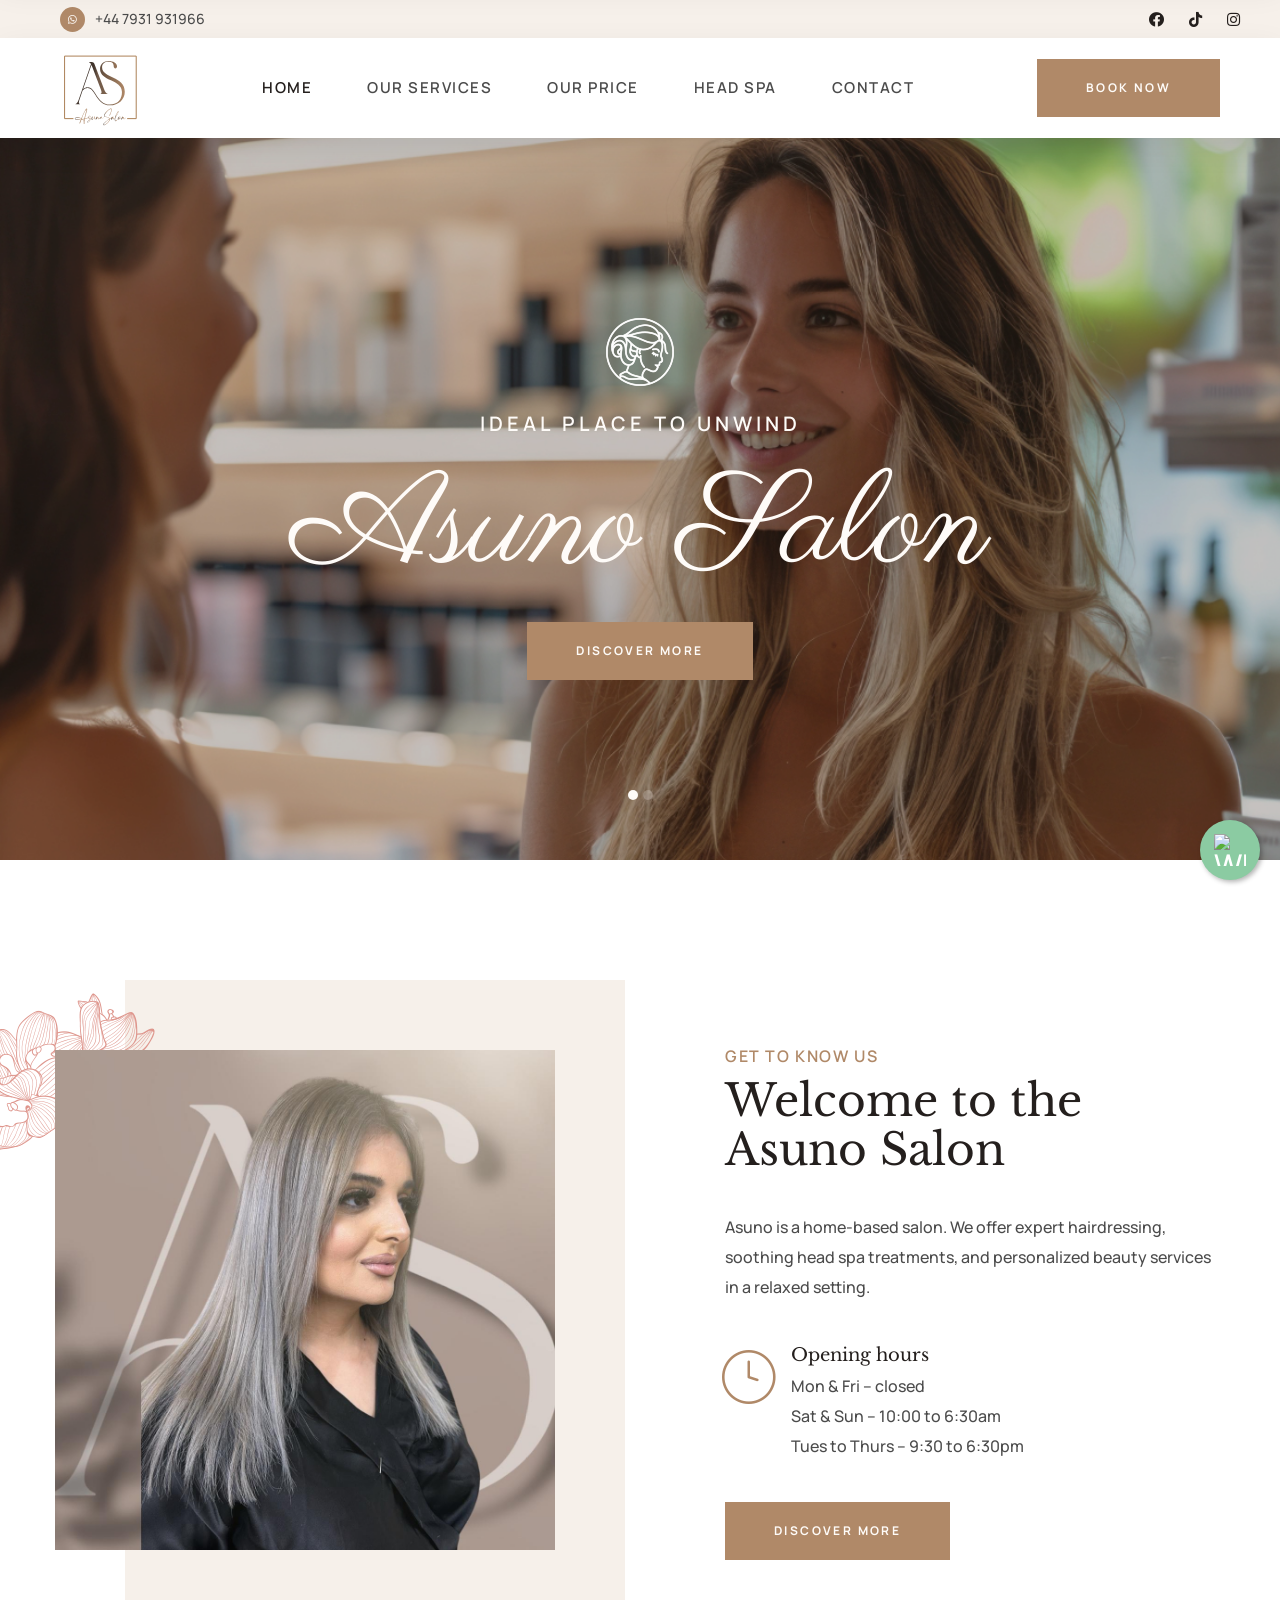
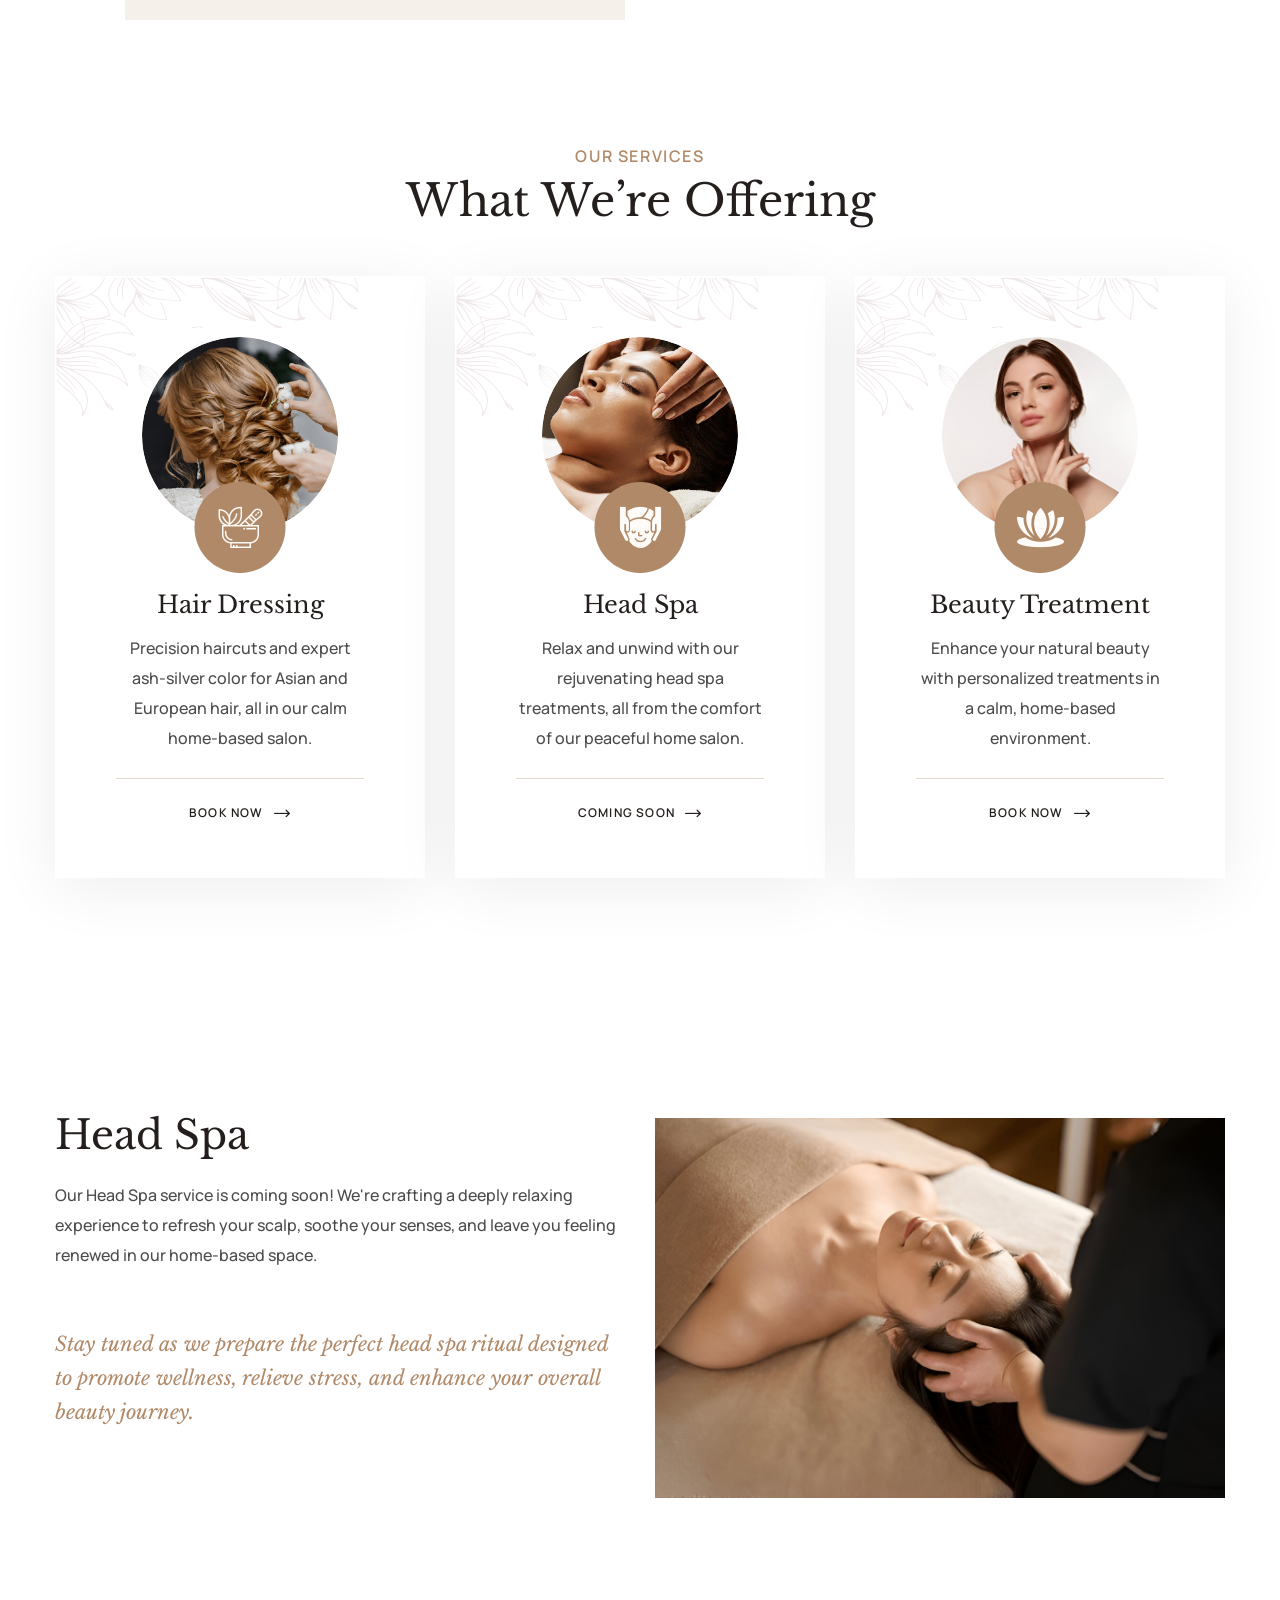
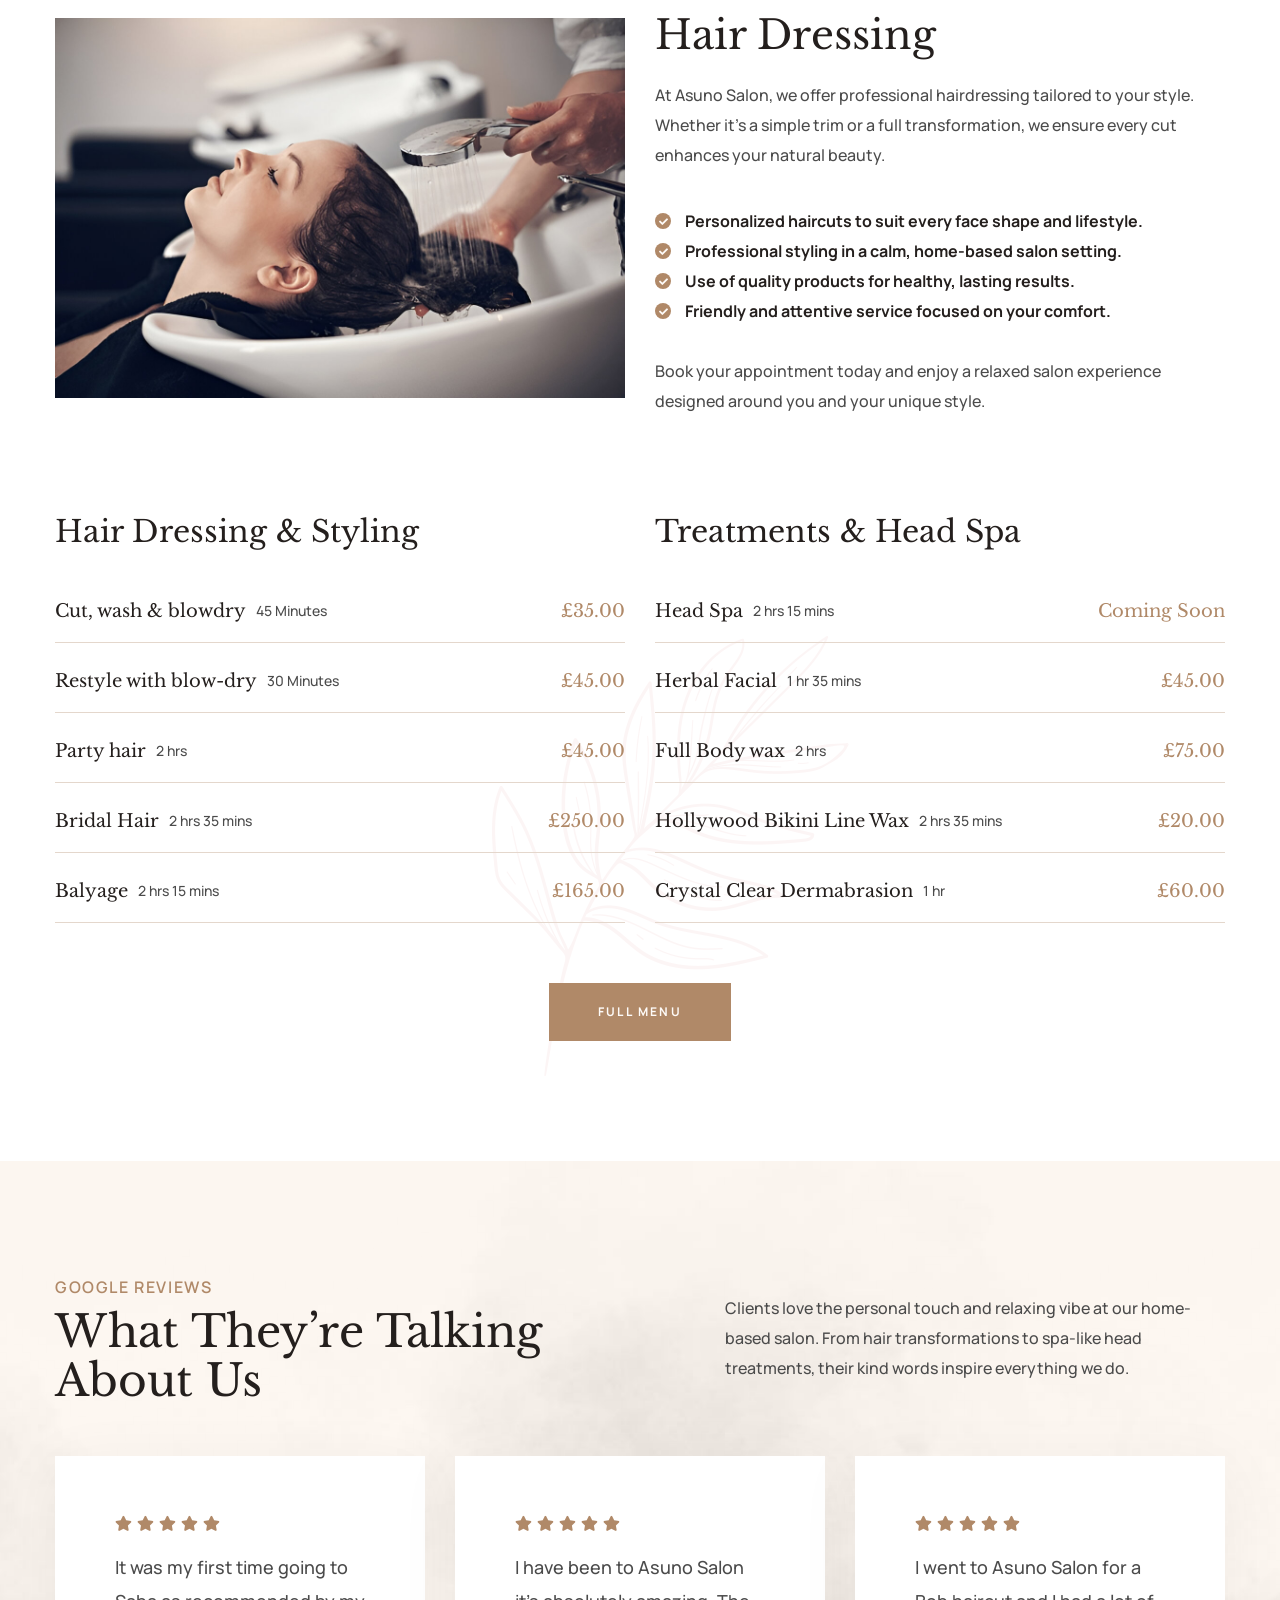
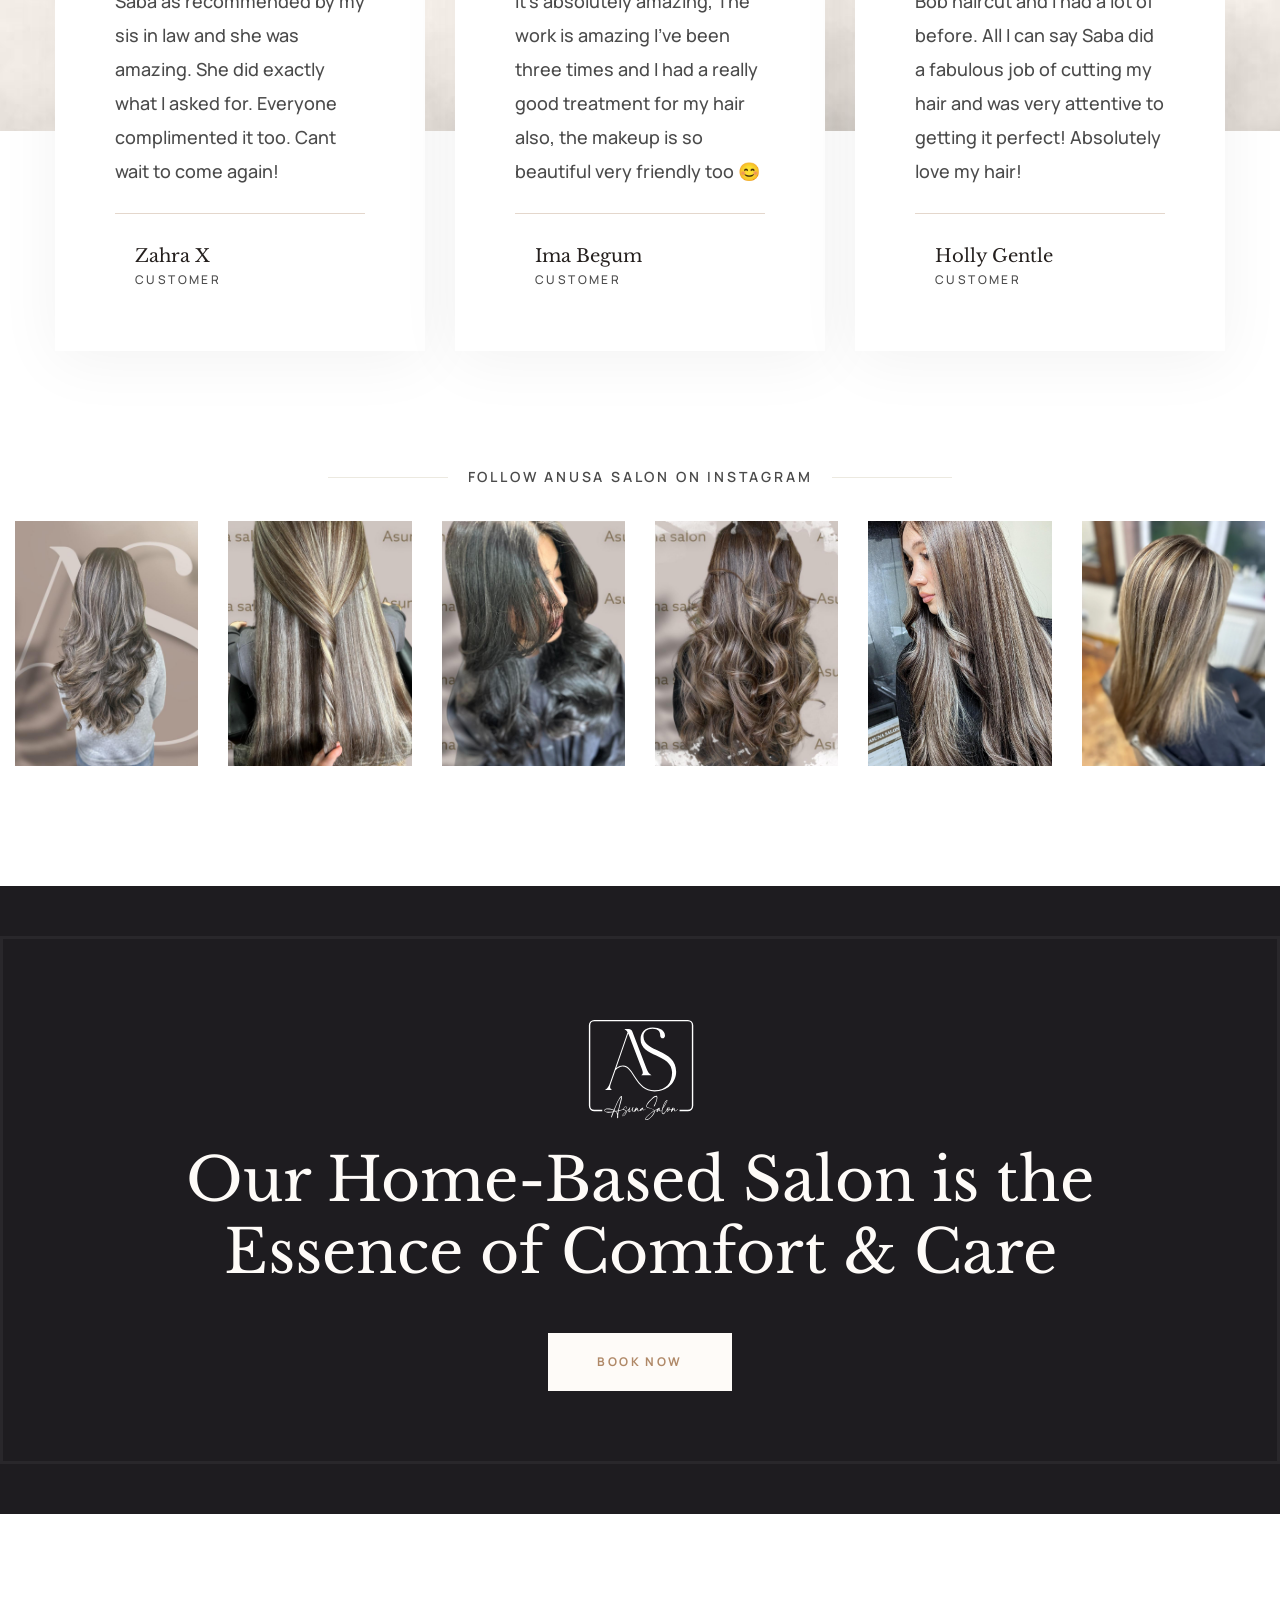
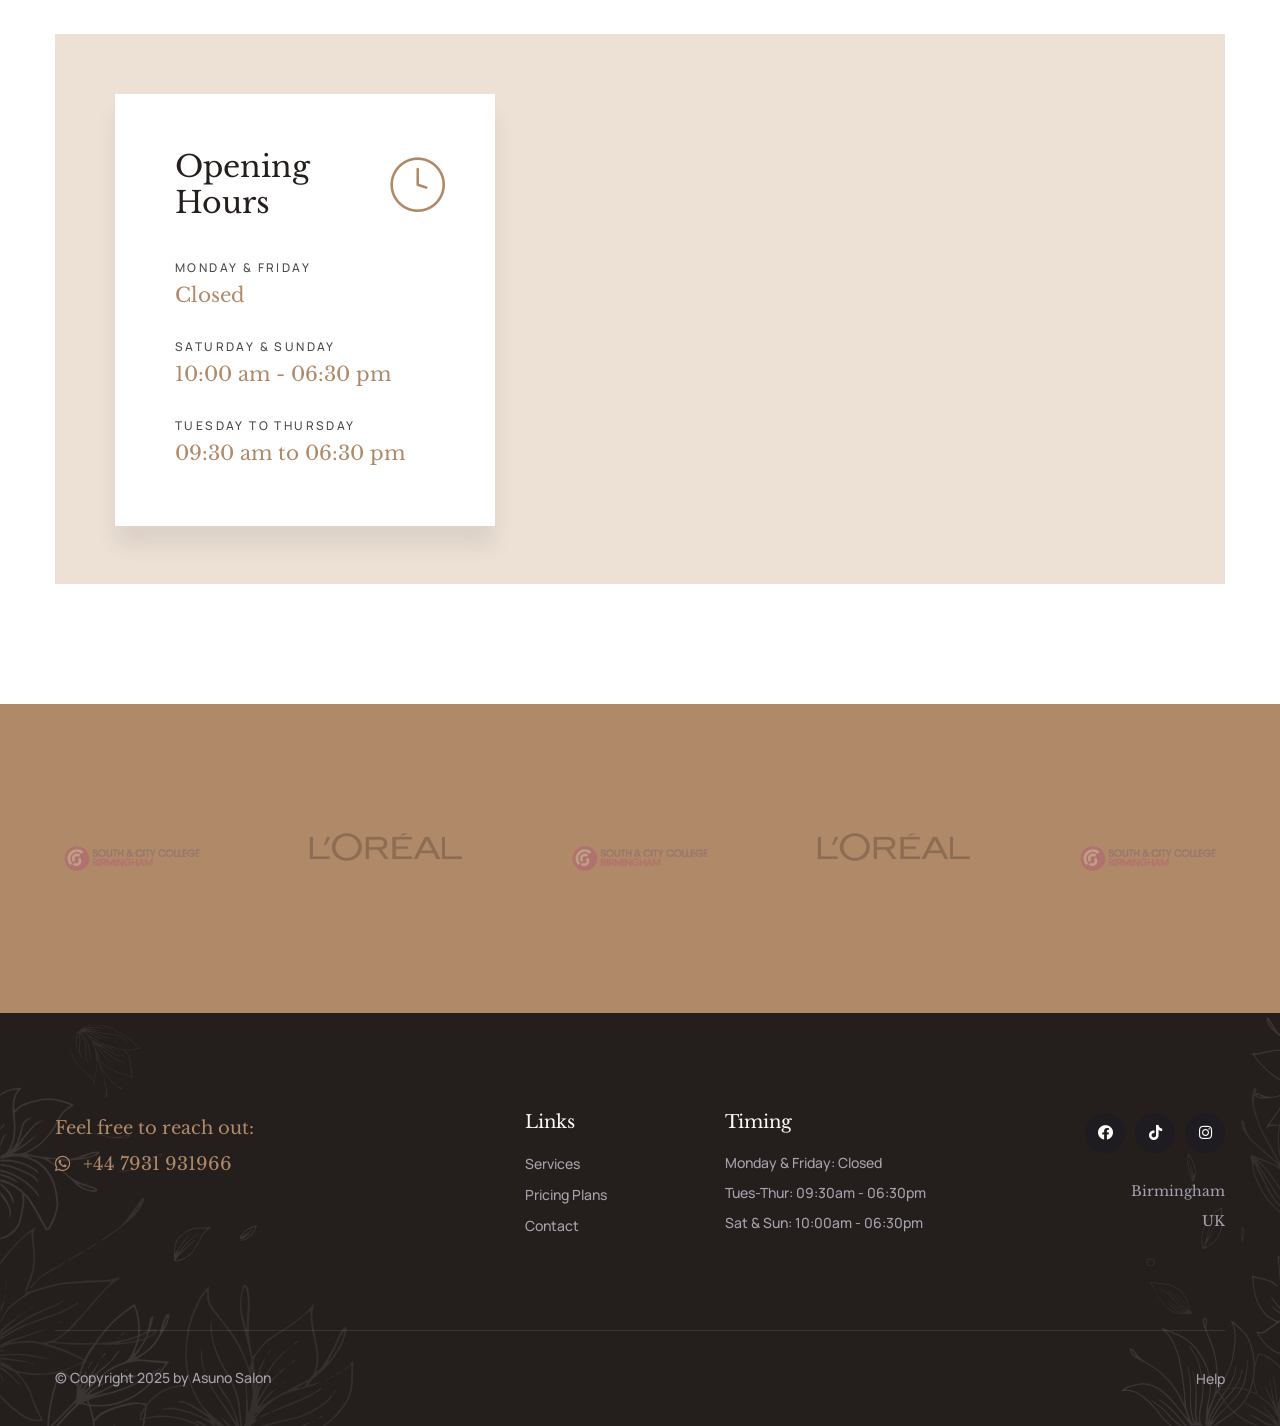
==== index.html @ 0a3213dc "Asuno Salon" ====
<!DOCTYPE html>
<html lang="en">

<head>
    <meta charset="UTF-8" />
    <meta name="viewport" content="width=device-width, initial-scale=1.0" />
    <title> Home Page || Asuno Salon </title>
    <!-- favicons Icons -->
    <link rel="apple-touch-icon" sizes="180x180" href="assets/images/favicons/apple-touch-icon.png" />
    <link rel="icon" type="image/png" sizes="32x32" href="assets/images/favicons/favicon-32x32.png" />
    <link rel="icon" type="image/png" sizes="16x16" href="assets/images/favicons/favicon-16x16.png" />
    <link rel="manifest" href="assets/images/favicons/site.webmanifest" />
    <meta name="description" content="Asuno Salon - Beauty and Wellness" />

    <!-- fonts -->
    <link rel="preconnect" href="https://fonts.googleapis.com">

    <link rel="preconnect" href="https://fonts.gstatic.com" crossorigin>

    <link href="https://fonts.googleapis.com/css2?family=Manrope:wght@200;300;400;500;600;700;800&display=swap"
        rel="stylesheet">

    <link href="https://fonts.googleapis.com/css2?family=Libre+Baskerville:ital,wght@0,400;0,700;1,400&display=swap"
        rel="stylesheet">

    <link href="https://fonts.googleapis.com/css2?family=Parisienne&display=swap" rel="stylesheet">

    <link rel="stylesheet" href="assets/vendors/bootstrap/css/bootstrap.min.css" />
    <link rel="stylesheet" href="assets/vendors/animate/animate.min.css" />
    <link rel="stylesheet" href="assets/vendors/animate/custom-animate.css" />
    <link rel="stylesheet" href="assets/vendors/fontawesome/css/all.min.css" />
    <link rel="stylesheet" href="assets/vendors/jarallax/jarallax.css" />
    <link rel="stylesheet" href="assets/vendors/jquery-magnific-popup/jquery.magnific-popup.css" />
    <link rel="stylesheet" href="assets/vendors/nouislider/nouislider.min.css" />
    <link rel="stylesheet" href="assets/vendors/nouislider/nouislider.pips.css" />
    <link rel="stylesheet" href="assets/vendors/odometer/odometer.min.css" />
    <link rel="stylesheet" href="assets/vendors/swiper/swiper.min.css" />
    <link rel="stylesheet" href="assets/vendors/mellis-icons/style.css">
    <link rel="stylesheet" href="assets/vendors/tiny-slider/tiny-slider.min.css" />
    <link rel="stylesheet" href="assets/vendors/reey-font/stylesheet.css" />
    <link rel="stylesheet" href="assets/vendors/owl-carousel/owl.carousel.min.css" />
    <link rel="stylesheet" href="assets/vendors/owl-carousel/owl.theme.default.min.css" />
    <link rel="stylesheet" href="assets/vendors/bxslider/jquery.bxslider.css" />
    <link rel="stylesheet" href="assets/vendors/bootstrap-select/css/bootstrap-select.min.css" />
    <link rel="stylesheet" href="assets/vendors/vegas/vegas.min.css" />
    <link rel="stylesheet" href="assets/vendors/jquery-ui/jquery-ui.css" />
    <link rel="stylesheet" href="assets/vendors/timepicker/timePicker.css" />
    <link rel="stylesheet" href="assets/vendors/twenty-twenty/twentytwenty.css" />

    <!-- template styles -->
    <link rel="stylesheet" href="assets/css/mellis.css" />
    <link rel="stylesheet" href="assets/css/mellis-responsive.css" />
</head>

<body>



    <div class="preloader">
        <div class="preloader__image"></div>
    </div>
    <!-- /.preloader -->

    <div class="page-wrapper">
        <header class="main-header">
            <div class="main-header__top">
                <div class="main-header__top-wrapper">
                    <div class="main-header__top-inner">
                        <div class="main-header__top-left">
                            <ul class="list-unstyled main-header__contact-list">
                                <li>
                                    <div class="icon">
                                        <i class="fab fa-whatsapp"></i>
                                    </div>
                                    <div class="text">
                                        <p><a target="_blank" href="https://wa.me/+447931931966">+44 7931 931966</a></p>
                                    </div>
                                </li>
                            </ul>
                        </div>
                        <div class="main-header__top-right">
                            <div class="main-header__social">
                                <a target="_blank" href="https://www.facebook.com/asunasalon/"><i class="fab fa-facebook"></i></a>
                                <a target="_blank" href="https://www.tiktok.com/@saba.asuna"><i class="fab fa-tiktok"></i></a>
                                <a target="_blank" href="https://www.instagram.com/saba.asuna/"><i class="fab fa-instagram"></i></a>
                            </div>
                            <div class="main-header__btn-box">
                                
                            </div>
                        </div>
                    </div>
                </div>
            </div>

            <nav class="main-menu">
                <div class="main-menu__wrapper">
                    <div class="main-menu__wrapper-inner">
                        <div class="main-menu__left">
                            <div class="main-menu__logo">
                                <a href="index.html"><img style="width: 80px;" src="assets/images/My-images/nav-logo.svg" alt=""></a>
                            </div>
                        </div>
                        <div class="main-menu__main-menu-box">
                            <a href="#" class="mobile-nav__toggler"><i class="fa fa-bars"></i></a>
                            <ul class="main-menu__list">
                                <li class="">
                                    <a href="index.html">Home </a>
                                </li>
                                <li class="">
                                    <a href="hair-styling.html">Our Services</a>
                                </li>
                                <li class="">
                                    <a href="pricing-plans.html">Our Price</a>
                                </li>
                                <li class="">
                                    <a href="head-spa.html">Head Spa</a>
                                </li>
                                <li>
                                    <a href="contact.html">Contact</a>
                                </li>
                            </ul>
                        </div>
                        <div class="main-menu__right">
                            <a target="_blank" href="https://www.treatwell.co.uk/place/asuna-salon-1/" class="thm-btn main-slider__btn">Book Now</a>
                            
                        </div>
                    </div>
                </div>
            </nav>
        </header>

        <div class="stricky-header stricked-menu main-menu">
            <div class="sticky-header__content"></div><!-- /.sticky-header__content -->
        </div><!-- /.stricky-header -->


        <!--Main Slider Start-->
        <section class="main-slider">
            <div class="swiper-container thm-swiper__slider" data-swiper-options='{"slidesPerView": 1, "loop": true,
        "effect": "fade",
        "pagination": {
        "el": "#main-slider-pagination",
        "type": "bullets",
        "clickable": true
        },
        "navigation": {
        "nextEl": "#main-slider__swiper-button-next",
        "prevEl": "#main-slider__swiper-button-prev"
        },
        "autoplay": {
        "delay": 5000
        }}'>
                <div class="swiper-wrapper">

                    <div class="swiper-slide">
                        <div class="image-layer"
                            style="background-image: url(assets/images/My-images/Head-2.jpg);"></div>
                        <!-- /.image-layer -->

                        <div class="container">
                            <div class="row">
                                <div class="col-xl-12">
                                    <div class="main-slider__content">
                                        <div class="main-slider__icon">
                                            <img src="assets/images/icon/main-slider-icon-1.png" alt="">
                                            <!-- <img src="assets/images/My-images/nav-logo-white.svg" alt=""> -->
                                        </div>
                                        <p class="main-slider__sub-title">ideal place to unwind</p>
                                        <h2 class="main-slider__title">Asuno Salon</h2>
                                        <div class="main-slider__btn-box">
                                            <a href="hair-styling.html" class="thm-btn main-slider__btn">Discover more</a>
                                        </div>
                                    </div>
                                </div>
                            </div>
                        </div>
                    </div>

                    <div class="swiper-slide">
                        <div class="image-layer"
                            style="background-image: url(assets/images/My-images/Head-1.jpg);"></div>

                        <div class="container">
                            <div class="row">
                                <div class="col-xl-12">
                                    <div class="main-slider__content">
                                        <div class="main-slider__icon">
                                            <!-- <img src="assets/images/My-images/nav-logo-white.svg" alt=""> -->
                                            <img src="assets/images/icon/main-slider-icon-1.png" alt="">

                                        </div>
                                        <p class="main-slider__sub-title">ideal place to unwind</p>
                                        <h2 class="main-slider__title">Asuno Salon</h2>
                                        <div class="main-slider__btn-box">
                                            <a href="hair-styling.html" class="thm-btn main-slider__btn">Discover more</a>
                                        </div>
                                    </div>
                                </div>
                            </div>
                        </div>
                    </div>

                </div>

                <div class="swiper-pagination" id="main-slider-pagination"></div>
                <!-- If we need navigation buttons -->


            </div>
        </section>
        <!--Main Slider End-->

        <!--Welcome One Start-->
        <section class="welcome-one">
            <div class="container">
                <div class="row">
                    <div class="col-xl-6">
                        <div class="welcome-one__left">
                            <div class="welcome-one__img-box wow slideInLeft" data-wow-delay="100ms"
                                data-wow-duration="2500ms">
                                <div class="welcome-one__img">
                                    <img src="assets/images/My-images/wa3.jpg" alt="">
                                    <div class="welcome-one__shape-1 float-bob-y">
                                        <img src="assets/images/shapes/welcome-one-shape-1.png" alt="">
                                    </div>
                                </div>
                            </div>
                        </div>
                    </div>
                    <div class="col-xl-6">
                        <div class="welcome-one__right">
                            <div class="section-title text-left">
                                <span class="section-title__tagline">Get to know us</span>
                                <h2 class="section-title__title">Welcome to the
                                    <br> Asuno Salon</h2>
                            </div>
                            <p class="welcome-one__text">Asuno is a home-based salon. We offer expert hairdressing, soothing head spa treatments, and personalized beauty services in a relaxed setting.</p>
                            <ul class="welcome-one__points list-unstyled">
                                <li>
                                    <div class="icon">
                                        <span class="icon-time"></span>
                                    </div>
                                    <div class="text">
                                        <h3>Opening hours</h3>
                                        <p>Mon & Fri – closed</p>
                                        <p>Sat & Sun – 10:00 to 6:30am </p>
                                        <p>Tues to Thurs – 9:30 to 6:30pm</p>
                                    </div>
                                </li>
                            </ul>
                            <div class="welcome-one__btn-box">
                                <a href="hair-styling.html" class="welcome-one__btn thm-btn">Discover more</a>
                            </div>
                        </div>
                    </div>
                </div>
            </div>
        </section>
        <!--Welcome One End-->

        <!--Services One Start-->
        <section class="services-one">
            <div class="container">
                <div class="section-title text-center">
                    <span class="section-title__tagline">Our services</span>
                    <h2 class="section-title__title">What We’re Offering</h2>
                </div>
                <div class="row">
                    <!--Services One Single Start-->
                    <div class="col-xl-4 col-lg-4 wow fadeInUp" data-wow-delay="100ms">
                        <div class="services-one__single">
                            <div class="services-one__single-inner">
                                <div class="services-one__shape-1">
                                    <img src="assets/images/shapes/services-one-shape-1.png" alt="">
                                </div>
                                <div class="services-one__shape-2">
                                    <img src="assets/images/shapes/services-one-shape-2.png" alt="">
                                </div>
                                <div class="services-one__img-box">
                                    <div class="services-one__img">
                                        <img src="assets/images/My-images/service-1.jpg" alt="">
                                    </div>
                                    <div class="services-one__icon">
                                        <span class="icon-herbal"></span>
                                    </div>
                                </div>
                                <h3 class="services-one__title"><a href="pricing-plans.html">Hair Dressing</a></h3>
                                <p class="services-one__text">Precision haircuts and expert ash-silver color for Asian and European hair, all in our calm home-based salon.</p>
                                <div class="services-one__btn-box">
                                    <a href="pricing-plans.html" class="services-one__btn">Book now<i
                                            class="icon-right-arrow"></i></a>
                                </div>
                            </div>
                        </div>
                    </div>
                    <!--Services One Single End-->
                    <!--Services One Single Start-->
                    <div class="col-xl-4 col-lg-4 wow fadeInUp" data-wow-delay="200ms">
                        <div class="services-one__single">
                            <div class="services-one__single-inner">
                                <div class="services-one__shape-1">
                                    <img src="assets/images/shapes/services-one-shape-1.png" alt="">
                                </div>
                                <div class="services-one__shape-2">
                                    <img src="assets/images/shapes/services-one-shape-2.png" alt="">
                                </div>
                                <div class="services-one__img-box">
                                    <div class="services-one__img">
                                        <img src="assets/images/My-images/service-2.jpg" alt="">
                                    </div>
                                    <div class="services-one__icon">
                                        <span class="icon-massage"></span>
                                    </div>
                                </div>
                                <h3 class="services-one__title"><a href="pricing-plans.html#beauty-menu">Head Spa</a></h3>
                                <p class="services-one__text">Relax and unwind with our rejuvenating head spa treatments, all from the comfort of our peaceful home salon.</p>
                                <div class="services-one__btn-box">
                                    <a href="pricing-plans.html#beauty-menu" class="services-one__btn">Coming Soon<i
                                            class="icon-right-arrow"></i></a>
                                </div>
                            </div>
                        </div>
                    </div>
                    <!--Services One Single End-->
                    <!--Services One Single Start-->
                    <div class="col-xl-4 col-lg-4 wow fadeInUp" data-wow-delay="300ms">
                        <div class="services-one__single">
                            <div class="services-one__single-inner">
                                <div class="services-one__shape-1">
                                    <img src="assets/images/shapes/services-one-shape-1.png" alt="">
                                </div>
                                <div class="services-one__shape-2">
                                    <img src="assets/images/shapes/services-one-shape-2.png" alt="">
                                </div>
                                <div class="services-one__img-box">
                                    <div class="services-one__img">
                                        <img src="assets/images/My-images/service-3.svg" alt="">
                                    </div>
                                    <div class="services-one__icon">
                                        <span class="icon-lotus"></span>
                                    </div>
                                </div>
                                <h3 class="services-one__title"><a href="pricing-plans.html#beauty-menu">Beauty Treatment</a></h3>
                                <p class="services-one__text">Enhance your natural beauty with personalized treatments in a calm, home-based environment.</p>
                                <div class="services-one__btn-box">
                                    <a href="pricing-plans.html#beauty-menu" class="services-one__btn">Book now<i
                                            class="icon-right-arrow"></i></a>
                                </div>
                            </div>
                        </div>
                    </div>
                    <!--Services One Single End-->
                </div>
            </div>
        </section>
        <!--Services One End-->

        <!--Services Details One Start-->
        <section class="services-details-one">
            <div class="container">
                <div class="services-details-one__massages">
                    <div class="row">
                        <div class="col-xl-6 col-lg-6">
                            <div class="services-details-one__massages-left">
                                <h3 class="services-details-one__massages-title">Head Spa</h3>
                                <p class="services-details-one__massages-text-1">Our Head Spa service is coming soon! We're crafting a deeply relaxing experience to refresh your scalp, soothe your senses, and leave you feeling renewed in our home-based space.</p>
                                <p class="services-details-one__massages-text-2">Stay tuned as we prepare the perfect head spa ritual designed to promote wellness, relieve stress, and enhance your overall beauty journey.</p>
                            </div>
                        </div>
                        <div class="col-xl-6 col-lg-6">
                            <div class="services-details-one__massages-right">
                                <div class="services-details-one__massages-img">
                                    <img src="assets/images/My-images/head-spa.jpg" alt="">
                                </div>
                            </div>
                        </div>
                    </div>
                </div>
                <div class="services-details-one__benefits">
                    <div class="row">
                        <div class="col-xl-6 col-lg-6">
                            <div class="services-details-one__benefits-left">
                                <div class="services-details-one__benefits-img">
                                    <img src="assets/images/My-images/sec-2.jpg" alt="">
                                </div>
                            </div>
                        </div>
                        <div class="col-xl-6 col-lg-6">
                            <div class="services-details-one__benefits-right">
                                <h3 class="services-details-one__benefits-title">Hair Dressing</h3> 
                                <p class="services-details-one__benefits-text">At Asuno Salon, we offer professional hairdressing tailored to your style. Whether it's a simple trim or a full transformation, we ensure every cut enhances your natural beauty.</p>
                                <ul class="services-details-one__benefits-points list-unstyled">
                                    <li>
                                        <div class="icon">
                                            <span class="fa fa-check"></span>
                                        </div>
                                        <div class="text">
                                            <p>Personalized haircuts to suit every face shape and lifestyle.</p>
                                        </div>
                                    </li>
                                    <li>
                                        <div class="icon">
                                            <span class="fa fa-check"></span>
                                        </div>
                                        <div class="text">
                                            <p>Professional styling in a calm, home-based salon setting.</p>
                                        </div>
                                    </li>
                                    <li>
                                        <div class="icon">
                                            <span class="fa fa-check"></span>
                                        </div>
                                        <div class="text">
                                            <p>Use of quality products for healthy, lasting results.</p>
                                        </div>
                                    </li>
                                    <li>
                                        <div class="icon">
                                            <span class="fa fa-check"></span>
                                        </div>
                                        <div class="text">
                                            <p>Friendly and attentive service focused on your comfort.</p>
                                        </div>
                                    </li>
                                </ul>
                                <p class="services-details-one__benefits-text">Book your appointment today and enjoy a relaxed salon experience designed around you and your unique style.</p>
                            </div>

                        </div>
                    </div>
                </div>
            </div>
        </section>
        <!--Services Details One End-->

        <!--Price Start-->
        <section class="services-two">
            <div class="container">
                <!-- <div class="section-title text-center">
                    <span class="section-title__tagline">Our Menu</span>
                    <h2 class="section-title__title">What We’re Charging</h2>
                </div> -->
                <div class="services-two__inner">
                    <div class="services-two__shape-1 float-bob-x">
                        <img src="assets/images/shapes/services-two-shape-1.png" alt="">
                    </div>
                    <div class="row">
                        <!--Services Two Single Start-->
                        <div class="col-xl-6 col-lg-6">
                            <div class="services-two__single">
                                <h3 class="services-two__title">Hair Dressing & Styling</h3>
                                <ul class="list-unstyled services-two__list">
                                    <li>
                                        <div class="services-two__services-name">
                                            <h3><a href="#">Cut, wash & blowdry</a></h3>
                                            <p>45 Minutes</p>
                                        </div>
                                        <div class="services-two__services-price">
                                            <h4>£35.00</h4>
                                        </div>
                                    </li>
                                    <li>
                                        <div class="services-two__services-name">
                                            <h3><a href="#">Restyle with blow-dry</a></h3>
                                            <p>30 Minutes</p>
                                        </div>
                                        <div class="services-two__services-price">
                                            <h4>£45.00</h4>
                                        </div>
                                    </li>
                                    <li>
                                        <div class="services-two__services-name">
                                            <h3><a href="#">Party hair</a></h3>
                                            <p>2 hrs</p>
                                        </div>
                                        <div class="services-two__services-price">
                                            <h4>£45.00</h4>
                                        </div>
                                    </li>
                                    <li>
                                        <div class="services-two__services-name">
                                            <h3><a href="#">Bridal Hair</a></h3>
                                            <p>2 hrs 35 mins</p>
                                        </div>
                                        <div class="services-two__services-price">
                                            <h4>£250.00</h4>
                                        </div>
                                    </li>
                                    <li>
                                        <div class="services-two__services-name">
                                            <h3><a href="#">Balyage</a></h3>
                                            <p>2 hrs 15 mins</p>
                                        </div>
                                        <div class="services-two__services-price">
                                            <h4>£165.00</h4>
                                        </div>
                                    </li>
                                </ul>
                            </div>
                        </div>
                        <!--Services Two Single End-->
                        <!--Services Two Single Start-->
                        <div class="col-xl-6 col-lg-6">
                            <div class="services-two__single">
                                <h3 class="services-two__title">Treatments & Head Spa</h3>
                                <ul class="list-unstyled services-two__list">
                                    <li>
                                        <div class="services-two__services-name">
                                            <h3><a href="">Head Spa</a></h3>
                                            <p>2 hrs 15 mins</p>
                                        </div>
                                        <div class="services-two__services-price">
                                            <h4>Coming Soon</h4>
                                        </div>
                                    </li>
                                    <li>
                                        <div class="services-two__services-name">
                                            <h3><a href="#">Herbal Facial</a></h3>
                                            <p>1 hr 35 mins</p>
                                        </div>
                                        <div class="services-two__services-price">
                                            <h4>£45.00</h4>
                                        </div>
                                    </li>
                                    <li>
                                        <div class="services-two__services-name">
                                            <h3><a href="#">Full Body wax</a></h3>
                                            <p>2 hrs</p>
                                        </div>
                                        <div class="services-two__services-price">
                                            <h4>£75.00</h4>
                                        </div>
                                    </li>
                                    <li>
                                        <div class="services-two__services-name">
                                            <h3><a href="#">Hollywood Bikini Line Wax </a></h3>
                                            <p>2 hrs 35 mins</p>
                                        </div>
                                        <div class="services-two__services-price">
                                            <h4>£20.00</h4>
                                        </div>
                                    </li>
                                    <li>
                                        <div class="services-two__services-name">
                                            <h3><a href="#">Crystal Clear Dermabrasion</a></h3>
                                            <p>1 hr</p>
                                        </div>
                                        <div class="services-two__services-price">
                                            <h4>£60.00</h4>
                                        </div>
                                    </li>
                                </ul>
                            </div>
                        </div>
                        <!--Services Two Single End-->
                    </div>
                    <div class="row">
                        <div class="col-xl-12">
                            <div class="services-two__btn-box">
                                <a href="pricing-plans.html" class="thm-btn services-two__btn">Full Menu</a>
                            </div>
                        </div>
                    </div>
                </div>
            </div>
        </section>
        <!--Price End-->


        <!--Testimonial One Start-->
        <section class="testimonial-one">
            <div class="testimonial-one__bg-box">
                <div class="testimonial-one__bg"
                    style="background-image: url(assets/images/backgrounds/testimonial-one-bg.jpg);"></div>
            </div>
            <div class="container">
                <div class="testimonial-one__top">
                    <div class="row">
                        <div class="col-xl-6 col-lg-6">
                            <div class="testimonial-one__left">
                                <div class="section-title text-left">
                                    <span class="section-title__tagline">Google Reviews</span>
                                    <h2 class="section-title__title">What They’re Talking
                                        About Us</h2>
                                </div>
                            </div>
                        </div>
                        <div class="col-xl-6 col-lg-6">
                            <div class="testimonial-one__right">
                                <p class="testimonial-one__text">Clients love the personal touch and relaxing vibe at our home-based salon. From hair transformations to spa-like head treatments, their kind words inspire everything we do.</p>
                            </div>
                        </div>

                    </div>
                </div>
                <div class="testimonial-one__bottom">
                    <div class="testimonial-one__carousel thm-owl__carousel owl-theme owl-carousel" data-owl-options='{
                        "items": 1,
                        "margin": 30,
                        "smartSpeed": 700,
                        "loop":true,
                        "autoplay": 6000,
                        "nav":false,
                        "dots":false,
                        "navText": ["<span class=\"icon-left-arrow\"></span>","<span class=\"icon-right-arrow\"></span>"],
                        "responsive":{
                            "0":{
                                "items":1
                            },
                            "768":{
                                "items":2
                            },
                            "992":{
                                "items": 2
                            },
                            "1200":{
                                "items": 3
                            }
                        }
                    }'>
                        <!--Testimonial One Single Start-->
                        <div class="item">
                            <div class="testimonial-one__single">
                                <div class="testimonial-one__icon-quote">
                                    <!-- <img src="assets/images/icon/icon-quote.png" alt=""> -->
                                </div>
                                <div class="testimonial-one__single-inner">
                                    <div class="testimonial-one__rating">
                                        <span class="fa fa-star"></span>
                                        <span class="fa fa-star"></span>
                                        <span class="fa fa-star"></span>
                                        <span class="fa fa-star"></span>
                                        <span class="fa fa-star"></span>
                                    </div>
                                    <p class="testimonial-one__text-2">It was my first time going to Saba as recommended by my sis in law and she was amazing. She did exactly what I asked for. Everyone complimented it too. Cant wait to come again!</p>
                                    <div class="testimonial-one__client-info">
                                        <div class="testimonial-one__client-img">
                                            <!-- <img src="assets/images/My-images/testimonial-1.jpg" alt=""> -->
                                        </div>
                                        <div class="testimonial-one__content">
                                            <h3 class="testimonial-one__client-name">Zahra X</h3>
                                            <p class="testimonial-one__client-sub-title">Customer</p>
                                        </div>
                                    </div>
                                </div>
                            </div>
                        </div>
                        <!--Testimonial One Single End-->
                        <!--Testimonial One Single Start-->
                        <div class="item">
                            <div class="testimonial-one__single">
                                <div class="testimonial-one__icon-quote">
                                    <!-- <img src="assets/images/icon/icon-quote.png" alt=""> -->
                                </div>
                                <div class="testimonial-one__single-inner">
                                    <div class="testimonial-one__rating">
                                        <span class="fa fa-star"></span>
                                        <span class="fa fa-star"></span>
                                        <span class="fa fa-star"></span>
                                        <span class="fa fa-star"></span>
                                        <span class="fa fa-star"></span>
                                    </div>
                                    <p class="testimonial-one__text-2">I have been to Asuno Salon it’s absolutely amazing, The work is amazing I’ve been three times and I had a really good treatment for my hair also, the makeup is so beautiful very friendly too 😊</p>
                                    <div class="testimonial-one__client-info">
                                        <div class="testimonial-one__client-img">
                                            <!-- <img src="assets/images/My-images/testimonial-1.jpg" alt=""> -->
                                        </div>
                                        <div class="testimonial-one__content">
                                            <h3 class="testimonial-one__client-name">Ima Begum</h3>
                                            <p class="testimonial-one__client-sub-title">Customer</p>
                                        </div>
                                    </div>
                                </div>
                            </div>
                        </div>
                        <!--Testimonial One Single End-->
                        <!--Testimonial One Single Start-->
                        <div class="item">
                            <div class="testimonial-one__single">
                                <div class="testimonial-one__icon-quote">
                                    <!-- <img src="assets/images/icon/icon-quote.png" alt=""> -->
                                </div>
                                <div class="testimonial-one__single-inner">
                                    <div class="testimonial-one__rating">
                                        <span class="fa fa-star"></span>
                                        <span class="fa fa-star"></span>
                                        <span class="fa fa-star"></span>
                                        <span class="fa fa-star"></span>
                                        <span class="fa fa-star"></span>
                                    </div>
                                    <p class="testimonial-one__text-2">I went to Asuno Salon for a Bob haircut and I had a lot of before. All I can say Saba did a fabulous job of cutting my hair and was very attentive to getting it perfect! Absolutely love my hair!</p>
                                    <div class="testimonial-one__client-info">
                                        <div class="testimonial-one__client-img">
                                            <!-- <img src="assets/images/My-images/testimonial-1.jpg" alt=""> -->
                                        </div>
                                        <div class="testimonial-one__content">
                                            <h3 class="testimonial-one__client-name">Holly Gentle</h3>
                                            <p class="testimonial-one__client-sub-title">Customer</p>
                                        </div>
                                    </div>
                                </div>
                            </div>
                        </div>
                        <!--Testimonial One Single End-->
                    </div>
                </div>
            </div>
        </section>
        <!--Testimonial One End-->

        <!--Instagram Start-->
        <section class="instagram">
            <div class="container">
                <div class="instagram__title">
                    <h3>Follow Anusa Salon on Instagram</h3>
                </div>
                <div class="row">
                    <!--Instagram Single Start-->
                    <div class="col-xl-2 col-lg-4 col-md-6">
                        <div class="instagram__single">
                            <div class="instagram__img">
                                <img src="assets/images/My-images/insta-new-1.svg" alt="">
                                <div class="instagram__img-icon">
                                    <a target="_blank" href="https://www.instagram.com/saba.asuna"><span class="fab fa-instagram"></span></a>
                                </div>
                            </div>
                        </div>
                    </div>
                    <!--Instagram Single End-->
                    <!--Instagram Single Start-->
                    <div class="col-xl-2 col-lg-4 col-md-6">
                        <div class="instagram__single">
                            <div class="instagram__img">
                                <img src="assets/images/My-images/insta-new-2.svg" alt="">
                                <div class="instagram__img-icon">
                                    <a target="_blank" href="https://www.instagram.com/saba.asuna"><span class="fab fa-instagram"></span></a>
                                </div>
                            </div>
                        </div>
                    </div>
                    <!--Instagram Single End-->
                    <!--Instagram Single Start-->
                    <div class="col-xl-2 col-lg-4 col-md-6">
                        <div class="instagram__single">
                            <div class="instagram__img">
                                <img src="assets/images/My-images/insta-new-3.svg" alt="">
                                <div class="instagram__img-icon">
                                    <a target="_blank" href="https://www.instagram.com/saba.asuna"><span class="fab fa-instagram"></span></a>
                                </div>
                            </div>
                        </div>
                    </div>
                    <!--Instagram Single End-->
                    <!--Instagram Single Start-->
                    <div class="col-xl-2 col-lg-4 col-md-6">
                        <div class="instagram__single">
                            <div class="instagram__img">
                                <img src="assets/images/My-images/insta-new-4.svg" alt="">
                                <div class="instagram__img-icon">
                                    <a target="_blank" href="https://www.instagram.com/saba.asuna"><span class="fab fa-instagram"></span></a>
                                </div>
                            </div>
                        </div>
                    </div>
                    <!--Instagram Single End-->
                    <!--Instagram Single Start-->
                    <div class="col-xl-2 col-lg-4 col-md-6">
                        <div class="instagram__single">
                            <div class="instagram__img">
                                <img src="assets/images/My-images/insta-new-5.svg" alt="">
                                <div class="instagram__img-icon">
                                    <a target="_blank" href="https://www.instagram.com/saba.asuna"><span class="fab fa-instagram"></span></a>
                                </div>
                            </div>
                        </div>
                    </div>
                    <!--Instagram Single End-->
                    <!--Instagram Single Start-->
                    <div class="col-xl-2 col-lg-4 col-md-6">
                        <div class="instagram__single">
                            <div class="instagram__img">
                                <img src="assets/images/My-images/insta-3.webp" alt="">
                                <div class="instagram__img-icon">
                                    <a target="_blank" href="https://www.instagram.com/saba.asuna"><span class="fab fa-instagram"></span></a>
                                </div>
                            </div>
                        </div>
                    </div>
                    <!--Instagram Single End-->
                </div>
            </div>
        </section>
        <!--Instagram End-->

        <!--Spa Center Start-->
        <section class="spa-center">
            <div class="spa-center__bg jarallax" data-jarallax data-speed="0.2" data-imgPosition="50% 0%"
                style="background-image: url(assets/images/My-images/head-4.jpg);">
            </div>
            <div class="spa-center__inner">
                <div class="container">
                    <div class="spa-center__content text-center">
                        <div class="spa-center__img">
                            <img src="assets/images/My-images/nav-logo-white.svg" alt="">
                        </div>
                        <h3 class="spa-center__title">Our Home-Based Salon is the
                            <br> Essence of Comfort & Care</h3>
                        <div class="spa-center__btn-box">
                            <a target="_blank" href="https://www.treatwell.co.uk/place/asuna-salon-1/" class="thm-btn spa-center__btn">book now</a>
                        </div>
                    </div>
                </div>
            </div>
        </section>
        <!--Spa Center End-->

        <!--Google Map Start-->
        <section class="google-map">
            <div class="container">
                <div class="google-map__inner">
                    <iframe
                        src="https://www.google.com/maps/embed?pb=!1m18!1m12!1m3!1d2430.867069045088!2d-1.9064229238109056!3d52.46343484041658!2m3!1f0!2f0!3f0!3m2!1i1024!2i768!4f13.1!3m3!1m2!1s0x4870bd6fac7e6a25%3A0x295f014efba05adc!2sAsuna%20Salon!5e0!3m2!1sen!2s!4v1750857649385!5m2!1sen!2s"
                        class="google-map__one" allowfullscreen>
                    </iframe>
                    <div class="google-map__opening-hours">
                        <h4 class="google-map__opening-hours-title">Opening <br> Hours</h4>
                        <div class="google-map__opening-hours-icon">
                            <span class="icon-time"></span>
                        </div>
                        <ul class="list-unstyled google-map__opening-hours-list">
                            <li>
                                <p>Monday & Friday</p>
                                <h5>Closed</h5>
                            </li>
                            <li>
                                <p>Saturday & Sunday </p>
                                <h5>10:00 am - 06:30 pm</h5>
                            </li>
                            <li>
                                <p>Tuesday to Thursday</p>
                                <h5>09:30 am to 06:30 pm</h5>
                            </li>
                        </ul>
                    </div>
                </div>
            </div>
        </section>
        <!--Google Map End-->

        <!--Brand One Start-->
        <section class="brand-one">
            <div class="brand-one__shape-1 float-bob-x">
                <img src="" alt="">
            </div>
            <div class="container">
                <div class="thm-swiper__slider swiper-container" data-swiper-options='{"spaceBetween": 100,
                "slidesPerView": 5,
                "loop": true,
                "navigation": {
                    "nextEl": "#brand-one__swiper-button-next",
                    "prevEl": "#brand-one__swiper-button-prev"
                },
                "autoplay": { "delay": 5000 },
                "breakpoints": {
                    "0": {
                        "spaceBetween": 30,
                        "slidesPerView": 2
                    },
                    "375": {
                        "spaceBetween": 30,
                        "slidesPerView": 2
                    },
                    "575": {
                        "spaceBetween": 30,
                        "slidesPerView": 3
                    },
                    "767": {
                        "spaceBetween": 50,
                        "slidesPerView": 4
                    },
                    "991": {
                        "spaceBetween": 50,
                        "slidesPerView": 5
                    },
                    "1199": {
                        "spaceBetween": 100,
                        "slidesPerView": 5
                    }
                }}'>
                    <div class="swiper-wrapper">
                        <div class="swiper-slide">
                            <img src="assets/images/My-images/SCCB_logo.png" alt="">
                        </div><!-- /.swiper-slide -->
                        <div class="swiper-slide">
                            <img src="assets/images/My-images/LOreal-Logo.png" alt="">
                        </div><!-- /.swiper-slide -->
                        <div class="swiper-slide">
                            <img src="assets/images/My-images/SCCB_logo.png" alt="">
                        </div><!-- /.swiper-slide -->
                        <div class="swiper-slide">
                            <img src="assets/images/My-images/LOreal-Logo.png" alt="">
                        </div><!-- /.swiper-slide -->
                        <div class="swiper-slide">
                            <img src="assets/images/My-images/SCCB_logo.png" alt="">
                        </div><!-- /.swiper-slide -->
                        
                </div>
            </div>
        </section>
        <!--Brand One End-->

        <!--Site Footer Start-->
        <footer class="site-footer">
            <div class="site-footer__shape-1 float-bob-x">
                <img src="assets/images/shapes/site-footer-shape-1.png" alt="">
            </div>
            <div class="site-footer__shape-2 float-bob-y">
                <img src="assets/images/shapes/site-footer-shape-2.png" alt="">
            </div>
            <div class="container">
                <div class="site-footer__top">
                    <div class="row">
                        <div class="col-xl-4 col-lg-6 col-md-6 wow fadeInUp" data-wow-delay="100ms">
                            <div class="footer-widget__column footer-widget__contact-box">
                                <div class="footer-widget__contact">
                                    <a target="_blank" href="https://wa.me/+447931931966">Feel free to reach out:</a>
                                    <a target="_blank" href="https://wa.me/+447931931966"><i style="margin-right: 12px;" class="fab fa-whatsapp"></i>+44 7931 931966</a>
                                </div>
                            </div>
                        </div>
                        <div class="col-xl-2 col-lg-6 col-md-6 wow fadeInUp" data-wow-delay="200ms">
                            <div class="footer-widget__column footer-widget__links">
                                <div class="footer-widget__title-box">
                                    <h4 class="footer-widget__title">Links</h4>
                                </div>
                                <ul class="footer-widget__links-list list-unstyled">
                                    <li><a href="hair-styling.html">Services</a></li>
                                    <li><a href="pricing-plans.html">Pricing Plans</a></li>
                                    <li><a href="contact.html">Contact</a></li>
                                </ul>
                            </div>
                        </div>
                        <div class="col-xl-3 col-lg-6 col-md-6 wow fadeInUp" data-wow-delay="300ms">
                            <div class="footer-widget__column footer-widget__timing">
                                <div class="footer-widget__title-box">
                                    <h4 class="footer-widget__title">Timing</h4>
                                </div>
                                <ul class="footer-widget__timing-list list-unstyled">
                                    <li>Monday & Friday: Closed</li>
                                    <li>Tues-Thur: 09:30am - 06:30pm</li>
                                    <li>Sat & Sun: 10:00am - 06:30pm</li>
                                </ul>
                            </div>
                        </div>
                        <div class="col-xl-3 col-lg-6 col-md-6 wow fadeInUp" data-wow-delay="400ms">
                            <div class="footer-widget__column footer-widget__social-box">
                                <div class="site-footer__social">
                                    <a target="_blank" href="https://www.facebook.com/asunasalon"><i class="fab fa-facebook"></i></a>
                                    <a target="_blank" href="https://www.tiktok.com/@saba.asuna"><i class="fab fa-tiktok"></i></a>
                                    <a target="_blank" href="https://www.instagram.com/saba.asuna/"><i class="fab fa-instagram"></i></a>
                                </div>
                                <p>Birmingham<br>UK</p>
                            </div>
                        </div>
                    </div>
                </div>
                <div class="site-footer__bottom">
                    <div class="row">
                        <div class="col-xl-12">
                            <div class="site-footer__bottom-inner">
                                <p class="site-footer__bottom-text">© Copyright 2025 by <a href="#">Asuno Salon</a></p>
                                <ul class="list-unstyled site-footer__bottom-menu">
                                    <li><a href="contact.html">Help</a></li>
                                </ul>
                            </div>
                        </div>
                    </div>
                </div>
            </div>
        </footer>
        <!--Site Footer End-->


    </div><!-- /.page-wrapper -->


    <div class="mobile-nav__wrapper">
        <div class="mobile-nav__overlay mobile-nav__toggler"></div>
        <!-- /.mobile-nav__overlay -->
        <div class="mobile-nav__content">
            <span class="mobile-nav__close mobile-nav__toggler"><i class="fa fa-times"></i></span>

            <div class="logo-box">
                <a href="#" aria-label="logo image"><img src="assets/images/My-images/nav-logo.svg" width="90"
                        alt="" /></a>
            </div>
            <!-- /.logo-box -->
            <div class="mobile-nav__container"></div>
            <!-- /.mobile-nav__container -->

            <!-- <ul class="mobile-nav__contact list-unstyled">
                <li>
                    <i class="fa fa-envelope"></i>
                    <a target="_blank" href="mailto:book@asunasalon.com">book@asunasalon.com</a>
                </li>
                <li>
                    <i class="fa fa-phone-alt"></i>
                    <a href="https://wa.me/447931931966"> +44 7931 931966</a>
                </li>
            </ul> --><!-- /.mobile-nav__contact -->
            <div class="mobile-nav__top">
                <div class="mobile-nav__social">
                    <a href="https://wa.me/447931931966" class="fab fa-whatsapp"></a>
                    <a href="https://www.facebook.com/asunasalon" class="fab fa-facebook"></a>
                    <a href="https://www.tiktok.com/@saba.asuna" class="fab fa-tiktok"></a>
                    <a href="https://www.instagram.com/saba.asuna" class="fab fa-instagram"></a>
                </div><!-- /.mobile-nav__social -->
            </div><!-- /.mobile-nav__top -->



        </div>
        <!-- /.mobile-nav__content -->
    </div>
    <!-- /.mobile-nav__wrapper -->

    <div class="search-popup">
        <div class="search-popup__overlay search-toggler"></div>
        <!-- /.search-popup__overlay -->
        <div class="search-popup__content">
            <form action="#">
                <label for="search" class="sr-only">search here</label><!-- /.sr-only -->
                <input type="text" id="search" placeholder="Search Here..." />
                <button type="submit" aria-label="search submit" class="thm-btn">
                    <i class="icon-magnifying-glass"></i>
                </button>
            </form>
        </div>
        <!-- /.search-popup__content -->
    </div>
    <!-- /.search-popup -->

    <!-- <a href="#" data-target="html" class="scroll-to-target scroll-to-top"><i class="fa fa-angle-up"></i></a> -->

    <!-- WhatsApp Floating Button -->
    <a href="https://wa.me/447931931966" 
    class="whatsapp-float" 
    target="_blank" 
    aria-label="Chat on WhatsApp">
    <img src="https://cdn.jsdelivr.net/npm/simple-icons@v5/icons/whatsapp.svg" alt="WhatsApp" /> 
    </a>

    <script src="assets/vendors/jquery/jquery-3.6.0.min.js"></script>
    <script src="assets/vendors/bootstrap/js/bootstrap.bundle.min.js"></script>
    <script src="assets/vendors/jarallax/jarallax.min.js"></script>
    <script src="assets/vendors/jquery-ajaxchimp/jquery.ajaxchimp.min.js"></script>
    <script src="assets/vendors/jquery-appear/jquery.appear.min.js"></script>
    <script src="assets/vendors/jquery-circle-progress/jquery.circle-progress.min.js"></script>
    <script src="assets/vendors/jquery-magnific-popup/jquery.magnific-popup.min.js"></script>
    <script src="assets/vendors/jquery-validate/jquery.validate.min.js"></script>
    <script src="assets/vendors/nouislider/nouislider.min.js"></script>
    <script src="assets/vendors/odometer/odometer.min.js"></script>
    <script src="assets/vendors/swiper/swiper.min.js"></script>
    <script src="assets/vendors/tiny-slider/tiny-slider.min.js"></script>
    <script src="assets/vendors/wnumb/wNumb.min.js"></script>
    <script src="assets/vendors/wow/wow.js"></script>
    <script src="assets/vendors/isotope/isotope.js"></script>
    <script src="assets/vendors/countdown/countdown.min.js"></script>
    <script src="assets/vendors/owl-carousel/owl.carousel.min.js"></script>
    <script src="assets/vendors/bxslider/jquery.bxslider.min.js"></script>
    <script src="assets/vendors/bootstrap-select/js/bootstrap-select.min.js"></script>
    <script src="assets/vendors/vegas/vegas.min.js"></script>
    <script src="assets/vendors/jquery-ui/jquery-ui.js"></script>
    <script src="assets/vendors/timepicker/timePicker.js"></script>
    <script src="assets/vendors/circleType/jquery.circleType.js"></script>
    <script src="assets/vendors/circleType/jquery.lettering.min.js"></script>
    <script src="assets/vendors/sidebar-content/jquery-sidebar-content.js"></script>
    <script src="assets/vendors/twenty-twenty/twentytwenty.js"></script>
    <script src="assets/vendors/twenty-twenty/jquery.event.move.js"></script>




    <!-- template js -->
    <script src="assets/js//mellis.js"></script>
</body>

</html>
---- assets/vendors/nouislider/nouislider.min.css ----
/*! nouislider - 14.1.1 - 12/15/2019 */
.noUi-target,.noUi-target *{-webkit-touch-callout:none;-webkit-tap-highlight-color:transparent;-webkit-user-select:none;-ms-touch-action:none;touch-action:none;-ms-user-select:none;-moz-user-select:none;user-select:none;-moz-box-sizing:border-box;box-sizing:border-box}.noUi-target{position:relative}.noUi-base,.noUi-connects{width:100%;height:100%;position:relative;z-index:1}.noUi-connects{overflow:hidden;z-index:0}.noUi-connect,.noUi-origin{will-change:transform;position:absolute;z-index:1;top:0;right:0;-ms-transform-origin:0 0;-webkit-transform-origin:0 0;-webkit-transform-style:preserve-3d;transform-origin:0 0;transform-style:flat}.noUi-connect{height:100%;width:100%}.noUi-origin{height:10%;width:10%}.noUi-txt-dir-rtl.noUi-horizontal .noUi-origin{left:0;right:auto}.noUi-vertical .noUi-origin{width:0}.noUi-horizontal .noUi-origin{height:0}.noUi-handle{-webkit-backface-visibility:hidden;backface-visibility:hidden;position:absolute}.noUi-touch-area{height:100%;width:100%}.noUi-state-tap .noUi-connect,.noUi-state-tap .noUi-origin{-webkit-transition:transform .3s;transition:transform .3s}.noUi-state-drag *{cursor:inherit!important}.noUi-horizontal{height:18px}.noUi-horizontal .noUi-handle{width:34px;height:28px;right:-17px;top:-6px}.noUi-vertical{width:18px}.noUi-vertical .noUi-handle{width:28px;height:34px;right:-6px;top:-17px}.noUi-txt-dir-rtl.noUi-horizontal .noUi-handle{left:-17px;right:auto}.noUi-target{background:#FAFAFA;border-radius:4px;border:1px solid #D3D3D3;box-shadow:inset 0 1px 1px #F0F0F0,0 3px 6px -5px #BBB}.noUi-connects{border-radius:3px}.noUi-connect{background:#3FB8AF}.noUi-draggable{cursor:ew-resize}.noUi-vertical .noUi-draggable{cursor:ns-resize}.noUi-handle{border:1px solid #D9D9D9;border-radius:3px;background:#FFF;cursor:default;box-shadow:inset 0 0 1px #FFF,inset 0 1px 7px #EBEBEB,0 3px 6px -3px #BBB}.noUi-active{box-shadow:inset 0 0 1px #FFF,inset 0 1px 7px #DDD,0 3px 6px -3px #BBB}.noUi-handle:after,.noUi-handle:before{content:"";display:block;position:absolute;height:14px;width:1px;background:#E8E7E6;left:14px;top:6px}.noUi-handle:after{left:17px}.noUi-vertical .noUi-handle:after,.noUi-vertical .noUi-handle:before{width:14px;height:1px;left:6px;top:14px}.noUi-vertical .noUi-handle:after{top:17px}[disabled] .noUi-connect{background:#B8B8B8}[disabled] .noUi-handle,[disabled].noUi-handle,[disabled].noUi-target{cursor:not-allowed}.noUi-pips,.noUi-pips *{-moz-box-sizing:border-box;box-sizing:border-box}.noUi-pips{position:absolute;color:#999}.noUi-value{position:absolute;white-space:nowrap;text-align:center}.noUi-value-sub{color:#ccc;font-size:10px}.noUi-marker{position:absolute;background:#CCC}.noUi-marker-sub{background:#AAA}.noUi-marker-large{background:#AAA}.noUi-pips-horizontal{padding:10px 0;height:80px;top:100%;left:0;width:100%}.noUi-value-horizontal{-webkit-transform:translate(-50%,50%);transform:translate(-50%,50%)}.noUi-rtl .noUi-value-horizontal{-webkit-transform:translate(50%,50%);transform:translate(50%,50%)}.noUi-marker-horizontal.noUi-marker{margin-left:-1px;width:2px;height:5px}.noUi-marker-horizontal.noUi-marker-sub{height:10px}.noUi-marker-horizontal.noUi-marker-large{height:15px}.noUi-pips-vertical{padding:0 10px;height:100%;top:0;left:100%}.noUi-value-vertical{-webkit-transform:translate(0,-50%);transform:translate(0,-50%);padding-left:25px}.noUi-rtl .noUi-value-vertical{-webkit-transform:translate(0,50%);transform:translate(0,50%)}.noUi-marker-vertical.noUi-marker{width:5px;height:2px;margin-top:-1px}.noUi-marker-vertical.noUi-marker-sub{width:10px}.noUi-marker-vertical.noUi-marker-large{width:15px}.noUi-tooltip{display:block;position:absolute;border:1px solid #D9D9D9;border-radius:3px;background:#fff;color:#000;padding:5px;text-align:center;white-space:nowrap}.noUi-horizontal .noUi-tooltip{-webkit-transform:translate(-50%,0);transform:translate(-50%,0);left:50%;bottom:120%}.noUi-vertical .noUi-tooltip{-webkit-transform:translate(0,-50%);transform:translate(0,-50%);top:50%;right:120%}
---- assets/vendors/nouislider/nouislider.pips.css ----
/* Base;
 *
 */
.noUi-pips,
.noUi-pips * {
-moz-box-sizing: border-box;
	box-sizing: border-box;
}
.noUi-pips {
	position: absolute;
	font: 400 12px Arial;
	color: #999;
}

/* Values;
 *
 */
.noUi-value {
	width: 40px;
	position: absolute;
	text-align: center;
}
.noUi-value-sub {
	color: #ccc;
	font-size: 10px;
}

/* Markings;
 *
 */
.noUi-marker {
	position: absolute;
	background: #CCC;
}
.noUi-marker-sub {
	background: #AAA;
}
.noUi-marker-large {
	background: #AAA;
}

/* Horizontal layout;
 *
 */
.noUi-pips-horizontal {
	padding: 10px 0;
	height: 50px;
	top: 100%;
	left: 0;
	width: 100%;
}
.noUi-value-horizontal {
	margin-left: -20px;
	padding-top: 20px;
}
.noUi-value-horizontal.noUi-value-sub {
	padding-top: 15px;
}

.noUi-marker-horizontal.noUi-marker {
	margin-left: -1px;
	width: 2px;
	height: 5px;
}
.noUi-marker-horizontal.noUi-marker-sub {
	height: 10px;
}
.noUi-marker-horizontal.noUi-marker-large {
	height: 15px;
}

/* Vertical layout;
 *
 */
.noUi-pips-vertical {
	padding: 0 10px;
	height: 100%;
	top: 0;
	left: 100%;
}
.noUi-value-vertical {
	width: 15px;
	margin-left: 20px;
	margin-top: -5px;
}

.noUi-marker-vertical.noUi-marker {
	width: 5px;
	height: 2px;
	margin-top: -1px;
}
.noUi-marker-vertical.noUi-marker-sub {
	width: 10px;
}
.noUi-marker-vertical.noUi-marker-large {
	width: 15px;
}
---- assets/vendors/mellis-icons/style.css ----
@font-face {
  font-family: 'icomoon';
  src: url('fonts/icomoon.eot?orkqwr');
  src: url('fonts/icomoon.eot?orkqwr#iefix') format('embedded-opentype'),
    url('fonts/icomoon.ttf?orkqwr') format('truetype'),
    url('fonts/icomoon.woff?orkqwr') format('woff'),
    url('fonts/icomoon.svg?orkqwr#icomoon') format('svg');
  font-weight: normal;
  font-style: normal;
  font-display: block;
}

[class^="icon-"],
[class*=" icon-"] {
  /* use !important to prevent issues with browser extensions that change fonts */
  font-family: 'icomoon' !important;
  speak: never;
  font-style: normal;
  font-weight: normal;
  font-variant: normal;
  text-transform: none;
  line-height: 1;

  /* Better Font Rendering =========== */
  -webkit-font-smoothing: antialiased;
  -moz-osx-font-smoothing: grayscale;
}




.icon-magnifying-glass:before {
  content: "\e900";
}

.icon-shopping-cart:before {
  content: "\e901";
}

.icon-special:before {
  content: "\e902";
}

.icon-gift:before {
  content: "\e903";
}

.icon-massage:before {
  content: "\e904";
}

.icon-facial-mask:before {
  content: "\e905";
}

.icon-lotus:before {
  content: "\e906";
}

.icon-right-arrow:before {
  content: "\e907";
}

.icon-left-arrow:before {
  content: "\e908";
}

.icon-up-arrow:before {
  content: "\e909";
}

.icon-down-arrow:before {
  content: "\e90a";
}

.icon-massage-1:before {
  content: "\e90b";
}

.icon-lotus-1:before {
  content: "\e90c";
}

.icon-customer-service:before {
  content: "\e90d";
}

.icon-herbal:before {
  content: "\e90e";
}

.icon-telephone:before {
  content: "\e90f";
}

.icon-time:before {
  content: "\e910";
}

.icon-spa-candles:before {
  content: "\e911";
}

.icon-alarm-clock:before {
  content: "\e912";
}

.icon-meditation:before {
  content: "\e913";
}

.icon-spa:before {
  content: "\e914";
}

.icon-facial-massage:before {
  content: "\e915";
}

.icon-hand-cream:before {
  content: "\e916";
}

.icon-stones:before {
  content: "\e917";
}

.icon-aroma:before {
  content: "\e918";
}

.icon-telephone-call:before {
  content: "\e919";
}

.icon-herbs:before {
  content: "\e91a";
}

.icon-flower:before {
  content: "\e91b";
}

.icon-spa-1:before {
  content: "\e91c";
}
---- assets/vendors/reey-font/stylesheet.css ----
/*! Generated by Font Squirrel (https://www.fontsquirrel.com) on January 28, 2021 */



@font-face {
    font-family: 'reeyregular';
    src: url('reey-regular-webfont.woff2') format('woff2'),
         url('reey-regular-webfont.woff') format('woff');
    font-weight: normal;
    font-style: normal;

}
---- assets/vendors/vegas/vegas.min.css ----
.vegas-overlay,.vegas-slide,.vegas-slide-inner,.vegas-timer,.vegas-wrapper{position:absolute;top:0;left:0;bottom:0;right:0;overflow:hidden;border:none;padding:0;margin:0}.vegas-overlay{opacity:.5;background:url(overlays/02.png) center center}.vegas-timer{top:auto;bottom:0;height:2px}.vegas-timer-progress{width:0;height:100%;background:#fff;transition:width ease-out}.vegas-timer-running .vegas-timer-progress{width:100%}.vegas-slide,.vegas-slide-inner{margin:0;padding:0;background:center center no-repeat;-webkit-transform:translateZ(0);transform:translateZ(0);will-change:transform,opacity}body .vegas-container{overflow:hidden!important;position:relative}.vegas-video{min-width:100%;min-height:100%;width:auto;height:auto}body.vegas-container{overflow:auto;position:static;z-index:-2}body.vegas-container>.vegas-overlay,body.vegas-container>.vegas-slide,body.vegas-container>.vegas-timer{position:fixed;z-index:-1}.vegas-transition-blur,.vegas-transition-blur2{opacity:0;-webkit-filter:blur(32px) brightness(1.01);filter:blur(32px) brightness(1.01)}.vegas-transition-blur-in,.vegas-transition-blur2-in{opacity:1;-webkit-filter:blur(0) brightness(1.01);filter:blur(0) brightness(1.01)}.vegas-transition-blur2-out{opacity:0}.vegas-transition-burn,.vegas-transition-burn2{opacity:0;-webkit-filter:contrast(1000%) saturate(1000%);filter:contrast(1000%) saturate(1000%)}.vegas-transition-burn-in,.vegas-transition-burn2-in{opacity:1;-webkit-filter:contrast(100%) saturate(100%);filter:contrast(100%) saturate(100%)}.vegas-transition-burn2-out{opacity:0;-webkit-filter:contrast(1000%) saturate(1000%);filter:contrast(1000%) saturate(1000%)}.vegas-transition-fade,.vegas-transition-fade2{opacity:0}.vegas-transition-fade-in,.vegas-transition-fade2-in{opacity:1}.vegas-transition-fade2-out{opacity:0}.vegas-transition-flash,.vegas-transition-flash2{opacity:0;-webkit-filter:brightness(25);filter:brightness(25)}.vegas-transition-flash-in,.vegas-transition-flash2-in{opacity:1;-webkit-filter:brightness(1);filter:brightness(1)}.vegas-transition-flash2-out{opacity:0;-webkit-filter:brightness(25);filter:brightness(25)}.vegas-transition-negative,.vegas-transition-negative2{opacity:0;-webkit-filter:invert(100%);filter:invert(100%)}.vegas-transition-negative-in,.vegas-transition-negative2-in{opacity:1;-webkit-filter:invert(0);filter:invert(0)}.vegas-transition-negative2-out{opacity:0;-webkit-filter:invert(100%);filter:invert(100%)}.vegas-transition-slideDown,.vegas-transition-slideDown2{-webkit-transform:translateY(-100%);transform:translateY(-100%)}.vegas-transition-slideDown-in,.vegas-transition-slideDown2-in{-webkit-transform:translateY(0);transform:translateY(0)}.vegas-transition-slideDown2-out{-webkit-transform:translateY(100%);transform:translateY(100%)}.vegas-transition-slideLeft,.vegas-transition-slideLeft2{-webkit-transform:translateX(100%);transform:translateX(100%)}.vegas-transition-slideLeft-in,.vegas-transition-slideLeft2-in{-webkit-transform:translateX(0);transform:translateX(0)}.vegas-transition-slideLeft2-out,.vegas-transition-slideRight,.vegas-transition-slideRight2{-webkit-transform:translateX(-100%);transform:translateX(-100%)}.vegas-transition-slideRight-in,.vegas-transition-slideRight2-in{-webkit-transform:translateX(0);transform:translateX(0)}.vegas-transition-slideRight2-out{-webkit-transform:translateX(100%);transform:translateX(100%)}.vegas-transition-slideUp,.vegas-transition-slideUp2{-webkit-transform:translateY(100%);transform:translateY(100%)}.vegas-transition-slideUp-in,.vegas-transition-slideUp2-in{-webkit-transform:translateY(0);transform:translateY(0)}.vegas-transition-slideUp2-out{-webkit-transform:translateY(-100%);transform:translateY(-100%)}.vegas-transition-swirlLeft,.vegas-transition-swirlLeft2{-webkit-transform:scale(2) rotate(35deg);transform:scale(2) rotate(35deg);opacity:0}.vegas-transition-swirlLeft-in,.vegas-transition-swirlLeft2-in{-webkit-transform:scale(1) rotate(0);transform:scale(1) rotate(0);opacity:1}.vegas-transition-swirlLeft2-out,.vegas-transition-swirlRight,.vegas-transition-swirlRight2{-webkit-transform:scale(2) rotate(-35deg);transform:scale(2) rotate(-35deg);opacity:0}.vegas-transition-swirlRight-in,.vegas-transition-swirlRight2-in{-webkit-transform:scale(1) rotate(0);transform:scale(1) rotate(0);opacity:1}.vegas-transition-swirlRight2-out{-webkit-transform:scale(2) rotate(35deg);transform:scale(2) rotate(35deg);opacity:0}.vegas-transition-zoomIn,.vegas-transition-zoomIn2{-webkit-transform:scale(0);transform:scale(0);opacity:0}.vegas-transition-zoomIn-in,.vegas-transition-zoomIn2-in{-webkit-transform:scale(1);transform:scale(1);opacity:1}.vegas-transition-zoomIn2-out,.vegas-transition-zoomOut,.vegas-transition-zoomOut2{-webkit-transform:scale(2);transform:scale(2);opacity:0}.vegas-transition-zoomOut-in,.vegas-transition-zoomOut2-in{-webkit-transform:scale(1);transform:scale(1);opacity:1}.vegas-transition-zoomOut2-out{-webkit-transform:scale(0);transform:scale(0);opacity:0}.vegas-animation-kenburns{-webkit-animation:kenburns ease-out;animation:kenburns ease-out}@-webkit-keyframes kenburns{0%{-webkit-transform:scale(1.5);transform:scale(1.5)}100%{-webkit-transform:scale(1);transform:scale(1)}}@keyframes kenburns{0%{-webkit-transform:scale(1.5);transform:scale(1.5)}100%{-webkit-transform:scale(1);transform:scale(1)}}.vegas-animation-kenburnsDownLeft{-webkit-animation:kenburnsDownLeft ease-out;animation:kenburnsDownLeft ease-out}@-webkit-keyframes kenburnsDownLeft{0%{-webkit-transform:scale(1.5) translate(10%,-10%);transform:scale(1.5) translate(10%,-10%)}100%{-webkit-transform:scale(1) translate(0,0);transform:scale(1) translate(0,0)}}@keyframes kenburnsDownLeft{0%{-webkit-transform:scale(1.5) translate(10%,-10%);transform:scale(1.5) translate(10%,-10%)}100%{-webkit-transform:scale(1) translate(0,0);transform:scale(1) translate(0,0)}}.vegas-animation-kenburnsDownRight{-webkit-animation:kenburnsDownRight ease-out;animation:kenburnsDownRight ease-out}@-webkit-keyframes kenburnsDownRight{0%{-webkit-transform:scale(1.5) translate(-10%,-10%);transform:scale(1.5) translate(-10%,-10%)}100%{-webkit-transform:scale(1) translate(0,0);transform:scale(1) translate(0,0)}}@keyframes kenburnsDownRight{0%{-webkit-transform:scale(1.5) translate(-10%,-10%);transform:scale(1.5) translate(-10%,-10%)}100%{-webkit-transform:scale(1) translate(0,0);transform:scale(1) translate(0,0)}}.vegas-animation-kenburnsDown{-webkit-animation:kenburnsDown ease-out;animation:kenburnsDown ease-out}@-webkit-keyframes kenburnsDown{0%{-webkit-transform:scale(1.5) translate(0,-10%);transform:scale(1.5) translate(0,-10%)}100%{-webkit-transform:scale(1) translate(0,0);transform:scale(1) translate(0,0)}}@keyframes kenburnsDown{0%{-webkit-transform:scale(1.5) translate(0,-10%);transform:scale(1.5) translate(0,-10%)}100%{-webkit-transform:scale(1) translate(0,0);transform:scale(1) translate(0,0)}}.vegas-animation-kenburnsLeft{-webkit-animation:kenburnsLeft ease-out;animation:kenburnsLeft ease-out}@-webkit-keyframes kenburnsLeft{0%{-webkit-transform:scale(1.5) translate(10%,0);transform:scale(1.5) translate(10%,0)}100%{-webkit-transform:scale(1) translate(0,0);transform:scale(1) translate(0,0)}}@keyframes kenburnsLeft{0%{-webkit-transform:scale(1.5) translate(10%,0);transform:scale(1.5) translate(10%,0)}100%{-webkit-transform:scale(1) translate(0,0);transform:scale(1) translate(0,0)}}.vegas-animation-kenburnsRight{-webkit-animation:kenburnsRight ease-out;animation:kenburnsRight ease-out}@-webkit-keyframes kenburnsRight{0%{-webkit-transform:scale(1.5) translate(-10%,0);transform:scale(1.5) translate(-10%,0)}100%{-webkit-transform:scale(1) translate(0,0);transform:scale(1) translate(0,0)}}@keyframes kenburnsRight{0%{-webkit-transform:scale(1.5) translate(-10%,0);transform:scale(1.5) translate(-10%,0)}100%{-webkit-transform:scale(1) translate(0,0);transform:scale(1) translate(0,0)}}.vegas-animation-kenburnsUpLeft{-webkit-animation:kenburnsUpLeft ease-out;animation:kenburnsUpLeft ease-out}@-webkit-keyframes kenburnsUpLeft{0%{-webkit-transform:scale(1.5) translate(10%,10%);transform:scale(1.5) translate(10%,10%)}100%{-webkit-transform:scale(1) translate(0,0);transform:scale(1) translate(0,0)}}@keyframes kenburnsUpLeft{0%{-webkit-transform:scale(1.5) translate(10%,10%);transform:scale(1.5) translate(10%,10%)}100%{-webkit-transform:scale(1) translate(0,0);transform:scale(1) translate(0,0)}}.vegas-animation-kenburnsUpRight{-webkit-animation:kenburnsUpRight ease-out;animation:kenburnsUpRight ease-out}@-webkit-keyframes kenburnsUpRight{0%{-webkit-transform:scale(1.5) translate(-10%,10%);transform:scale(1.5) translate(-10%,10%)}100%{-webkit-transform:scale(1) translate(0,0);transform:scale(1) translate(0,0)}}@keyframes kenburnsUpRight{0%{-webkit-transform:scale(1.5) translate(-10%,10%);transform:scale(1.5) translate(-10%,10%)}100%{-webkit-transform:scale(1) translate(0,0);transform:scale(1) translate(0,0)}}.vegas-animation-kenburnsUp{-webkit-animation:kenburnsUp ease-out;animation:kenburnsUp ease-out}@-webkit-keyframes kenburnsUp{0%{-webkit-transform:scale(1.5) translate(0,10%);transform:scale(1.5) translate(0,10%)}100%{-webkit-transform:scale(1) translate(0,0);transform:scale(1) translate(0,0)}}@keyframes kenburnsUp{0%{-webkit-transform:scale(1.5) translate(0,10%);transform:scale(1.5) translate(0,10%)}100%{-webkit-transform:scale(1) translate(0,0);transform:scale(1) translate(0,0)}}
/*# sourceMappingURL=vegas.min.css.map */
---- assets/vendors/timepicker/timePicker.css ----
/**
 * FILE: jquery.ptTileSelect.css
 * 	Default style for the timeselect container.
 * 
 *  LAST UPDATED:
 * 
 * 		- $Date: 2009/04/12 20:23:02 $
 * 		- $Author: paulinho4u $
 * 		- $Revision: 1.1 $
 */


#ptTimeSelectCntr {
  display: none;
  font-size: 12px;
  margin-left: 0;
  position: absolute;
  width: 270px !important;
  z-index: 10;
}



#ptTimeSelectCntr .ui-widget-content {
  background: #fff none repeat scroll 0 0;
  border: medium none !important;
  border-radius: 0;
  margin-bottom: 0px;
  margin-top: 0 !important;
  padding: 5px;
}

#ptTimeSelectCntr .ui-widget.ui-widget-content {
  border: 1px solid #ddd !important;
}

#ptTimeSelectCntr .ui-widget {}

#ptTimeSelectCntr .ui-widget-header {
  background: var(--hauzo-base) none repeat scroll 0 0;
  border: 2px solid var(--hauzo-base);
  border-radius: 0;
  color: #fff;
  font-size: 13px;
  font-weight: 700;
  height: 40px;
  padding: 5px;
}

#ptTimeSelectCntr #ptTimeSelectUserTime {
  font-size: larger;
  line-height: 26px;
  padding: 0 10px;
  text-align: center;
}

#ptTimeSelectCntr .ui-widget-header .ui-icon {
  background-image: url("images/ui-icons_444444_256x240.png") !importent;
}




#ptTimeSelectCntr #ptTimeSelectCloseCntr {
  display: block;
  padding: 0;
}






#ptTimeSelectCntr .ui-widget.ui-widget-content {
  margin-top: 0;
}

#ptTimeSelectCntr .ptTimeSelectLeftPane.ui-widget-content {
  border-top: none;
  border-bottom: none;
  border-left: none;
  border-right-width: 2px;
}

#ptTimeSelectCntr .ptTimeSelectRightPane.ui-widget-content {
  border: none;
}




/*  content style and  hover style */
#ptTimeSelectCntr .ptTimeSelectHrCntr a,
#ptTimeSelectCntr .ptTimeSelectMinCntr a {
  display: block;
  float: left;
  line-height: 32px;
  margin: 2px;
  padding: 0;
  text-align: center;
  text-decoration: none;
  transition: all 500ms ease;
}

#ptTimeSelectCntr .ptTimeSelectHrCntr a:hover,
#ptTimeSelectCntr .ptTimeSelectMinCntr a:hover {
  background: #f5f5f5 !important;
  border-color: #f5f5f5 !important;
}



/*  Hour min text style */
#ptTimeSelectCntr .ptTimeSelectTimeLabelsCntr {
  color: #252525;
  font-size: 13px;
  font-weight: 700;
}


/*  Cloase button style */
#ptTimeSelectCntr #ptTimeSelectCloseCntr a {
  border-radius: 30%;
  display: block;
  height: 25px !important;
  line-height: 24px;
  margin: 0 !important;
  opacity: 1;
  padding: 0 !important;
  text-align: center;
  width: 25px !important;
  padding: 3px 4px !important;
}

/*  am pm content style, hover bg */
#ptTimeSelectCntr .ui-state-default {
  background: #fff !important;
  border: 1px solid #eaeaea !important;
  border-radius: 0;
  color: #252525 !important;
  font-size: 12px;
  font-weight: normal;
  height: 34px;
  margin-bottom: 5px;
  outline: medium none;
  text-align: center;
  width: 34px !important;
  line-height: 33px;
  margin: 2px;
  transition: all 500ms ease;
}

#ptTimeSelectCntr .ui-state-default:hover {
  background: #f5f5f5 !important;
  border-color: #f5f5f5 !important;
}


/*  For time set button css */
#ptTimeSelectCntr #ptTimeSelectSetButton {
  padding: 0 15px 5px 0;
}

#ptTimeSelectSetButton .ui-state-hover {
  background: #d5ac63 !important;
  border: 2px solid #252525 !important;
  border-radius: 0;
  color: #252525 !important;
  font-size: 12px !important;
  font-weight: normal;
  height: 35px;
  width: 70px !important;
}

#ptTimeSelectCntr #ptTimeSelectSetButton a {
  display: block;
  text-align: center;
  float: right;
  background: #252525 !important;
  border: 2px solid #252525 !important;
  border-radius: 0;
  color: #fff !important;
  font-size: 12px !important;
  font-weight: normal;
  height: 35px;
  width: 70px !important;
  padding: 0;
  margin: 0;
  line-height: 32px;
  text-transform: uppercase;
  transition: all 500ms ease;
}

#ptTimeSelectCntr #ptTimeSelectSetButton a:hover {
  background: #555555 !important;
}
---- assets/vendors/twenty-twenty/twentytwenty.css ----
.twentytwenty-horizontal .twentytwenty-handle:before, .twentytwenty-horizontal .twentytwenty-handle:after, .twentytwenty-vertical .twentytwenty-handle:before, .twentytwenty-vertical .twentytwenty-handle:after {
  content: " ";
  display: block;
  background: white;
  position: absolute;
  z-index: 30;
  -webkit-box-shadow: 0px 0px 12px rgba(51, 51, 51, 0.5);
  -moz-box-shadow: 0px 0px 12px rgba(51, 51, 51, 0.5);
  box-shadow: 0px 0px 12px rgba(51, 51, 51, 0.5); }

.twentytwenty-horizontal .twentytwenty-handle:before, .twentytwenty-horizontal .twentytwenty-handle:after {
  width: 3px;
  height: 9999px;
  left: 50%;
  margin-left: -1.5px; }

.twentytwenty-vertical .twentytwenty-handle:before, .twentytwenty-vertical .twentytwenty-handle:after {
  width: 9999px;
  height: 3px;
  top: 50%;
  margin-top: -1.5px; }

.twentytwenty-before-label, .twentytwenty-after-label, .twentytwenty-overlay {
  position: absolute;
  top: 0;
  width: 100%;
  height: 100%; }

.twentytwenty-before-label, .twentytwenty-after-label, .twentytwenty-overlay {
  -webkit-transition-duration: 0.5s;
  -moz-transition-duration: 0.5s;
  transition-duration: 0.5s; }

.twentytwenty-before-label, .twentytwenty-after-label {
  -webkit-transition-property: opacity;
  -moz-transition-property: opacity;
  transition-property: opacity; }

.twentytwenty-before-label:before, .twentytwenty-after-label:before {
  color: white;
  font-size: 13px;
  letter-spacing: 0.1em; }

.twentytwenty-before-label:before, .twentytwenty-after-label:before {
  position: absolute;
  background: rgba(255, 255, 255, 0.2);
  line-height: 38px;
  padding: 0 20px;
  -webkit-border-radius: 2px;
  -moz-border-radius: 2px;
  border-radius: 2px; }

.twentytwenty-horizontal .twentytwenty-before-label:before, .twentytwenty-horizontal .twentytwenty-after-label:before {
  bottom: 0px;
  margin-top: -19px; }

.twentytwenty-vertical .twentytwenty-before-label:before, .twentytwenty-vertical .twentytwenty-after-label:before {
  left: 50%;
  margin-left: -45px;
  text-align: center;
  width: 90px; }

.twentytwenty-left-arrow, .twentytwenty-right-arrow, .twentytwenty-up-arrow, .twentytwenty-down-arrow {
  width: 0;
  height: 0;
  border: 6px inset transparent;
  position: absolute; }

.twentytwenty-left-arrow, .twentytwenty-right-arrow {
  top: 50%;
  margin-top: -6px; }

.twentytwenty-up-arrow, .twentytwenty-down-arrow {
  left: 50%;
  margin-left: -6px; }

.twentytwenty-container {
  -webkit-box-sizing: content-box;
  -moz-box-sizing: content-box;
  box-sizing: content-box;
  z-index: 0;
  overflow: hidden;
  position: relative;
  -webkit-user-select: none;
  -moz-user-select: none; }
  .twentytwenty-container img {
    max-width: 100%;
    position: absolute;
    top: 0;
    display: block; }
  .twentytwenty-container.active .twentytwenty-overlay, .twentytwenty-container.active :hover.twentytwenty-overlay {
    background: rgba(0, 0, 0, 0); }
    .twentytwenty-container.active .twentytwenty-overlay .twentytwenty-before-label,
    .twentytwenty-container.active .twentytwenty-overlay .twentytwenty-after-label, .twentytwenty-container.active :hover.twentytwenty-overlay .twentytwenty-before-label,
    .twentytwenty-container.active :hover.twentytwenty-overlay .twentytwenty-after-label {
      opacity: 0; }
  .twentytwenty-container * {
    -webkit-box-sizing: content-box;
    -moz-box-sizing: content-box;
    box-sizing: content-box; }

.twentytwenty-before-label {
  opacity: 0; }
  .twentytwenty-before-label:before {
    content: attr(data-content); }

.twentytwenty-after-label {
  opacity: 0; }
  .twentytwenty-after-label:before {
    content: attr(data-content); }

.twentytwenty-horizontal .twentytwenty-before-label:before {
  left: 10px; }

.twentytwenty-horizontal .twentytwenty-after-label:before {
  right: 10px; }

.twentytwenty-vertical .twentytwenty-before-label:before {
  top: 10px; }

.twentytwenty-vertical .twentytwenty-after-label:before {
  bottom: 10px; }

.twentytwenty-overlay {
  -webkit-transition-property: background;
  -moz-transition-property: background;
  transition-property: background;
  background: rgba(0, 0, 0, 0);
  z-index: 25; }
  .twentytwenty-overlay:hover {
    background: rgba(0, 0, 0, 0.5); }
    .twentytwenty-overlay:hover .twentytwenty-after-label {
      opacity: 1; }
    .twentytwenty-overlay:hover .twentytwenty-before-label {
      opacity: 1; }

.twentytwenty-before {
  z-index: 20; }

.twentytwenty-after {
  z-index: 10; }

.twentytwenty-handle {
  height: 38px;
  width: 38px;
  position: absolute;
  left: 50%;
  top: 50%;
  margin-left: -22px;
  margin-top: -22px;
  border: 3px solid white;
  -webkit-border-radius: 1000px;
  -moz-border-radius: 1000px;
  border-radius: 1000px;
  -webkit-box-shadow: 0px 0px 12px rgba(51, 51, 51, 0.5);
  -moz-box-shadow: 0px 0px 12px rgba(51, 51, 51, 0.5);
  box-shadow: 0px 0px 12px rgba(51, 51, 51, 0.5);
  z-index: 40;
  cursor: pointer; }

.twentytwenty-horizontal .twentytwenty-handle:before {
  bottom: 50%;
  margin-bottom: 22px;
  -webkit-box-shadow: 0 3px 0 white, 0px 0px 12px rgba(51, 51, 51, 0.5);
  -moz-box-shadow: 0 3px 0 white, 0px 0px 12px rgba(51, 51, 51, 0.5);
  box-shadow: 0 3px 0 white, 0px 0px 12px rgba(51, 51, 51, 0.5); }
.twentytwenty-horizontal .twentytwenty-handle:after {
  top: 50%;
  margin-top: 22px;
  -webkit-box-shadow: 0 -3px 0 white, 0px 0px 12px rgba(51, 51, 51, 0.5);
  -moz-box-shadow: 0 -3px 0 white, 0px 0px 12px rgba(51, 51, 51, 0.5);
  box-shadow: 0 -3px 0 white, 0px 0px 12px rgba(51, 51, 51, 0.5); }

.twentytwenty-vertical .twentytwenty-handle:before {
  left: 50%;
  margin-left: 22px;
  -webkit-box-shadow: 3px 0 0 white, 0px 0px 12px rgba(51, 51, 51, 0.5);
  -moz-box-shadow: 3px 0 0 white, 0px 0px 12px rgba(51, 51, 51, 0.5);
  box-shadow: 3px 0 0 white, 0px 0px 12px rgba(51, 51, 51, 0.5); }
.twentytwenty-vertical .twentytwenty-handle:after {
  right: 50%;
  margin-right: 22px;
  -webkit-box-shadow: -3px 0 0 white, 0px 0px 12px rgba(51, 51, 51, 0.5);
  -moz-box-shadow: -3px 0 0 white, 0px 0px 12px rgba(51, 51, 51, 0.5);
  box-shadow: -3px 0 0 white, 0px 0px 12px rgba(51, 51, 51, 0.5); }

.twentytwenty-left-arrow {
  border-right: 6px solid white;
  left: 50%;
  margin-left: -17px; }

.twentytwenty-right-arrow {
  border-left: 6px solid white;
  right: 50%;
  margin-right: -17px; }

.twentytwenty-up-arrow {
  border-bottom: 6px solid white;
  top: 50%;
  margin-top: -17px; }

.twentytwenty-down-arrow {
  border-top: 6px solid white;
  bottom: 50%;
  margin-bottom: -17px; }
---- assets/css/mellis.css ----
/*--------------------------------------------------------------
>>> TABLE OF CONTENTS:
----------------------------------------------------------------
# Utility
# Cards
# Common
# Form
# Navigations
# Animations
# Mobile Nav
# Search Popup
# Page Header
# Google Map
# Client Carousel
--------------------------------------------------------------*/

/*--------------------------------------------------------------
# Common
--------------------------------------------------------------*/
html {
  scroll-behavior: smooth;
}

.whatsapp-float {
  position: fixed;
  width: 60px;
  height: 60px;
  bottom: 20px;
  right: 20px;
  background-color: #8bcba2;
  color: white;
  border-radius: 50%;
  text-align: center;
  font-size: 30px;
  z-index: 1000;
  box-shadow: 2px 2px 5px rgba(0,0,0,0.3);
  display: flex;
  align-items: center;
  justify-content: center;
}
.whatsapp-float img {
  width: 32px;
  height: 32px;
}


:root {
  --mellis-font: 'Manrope', sans-serif;
  --mellis-font-two: 'Libre Baskerville', serif;
  --mellis-font-three: 'Parisienne', cursive;
  --mellis-white: #fefbf8;
  --mellis-white-rgb: 254, 251, 248;
  --mellis-base: #b08968;
  --mellis-base-rgb: 176, 137, 104;
  --mellis-black: #241f1d;
  --mellis-black-rgb: 64, 52, 44;
  --mellis-extra: #f6f0ea;
  --mellis-extra-rgb: 246, 240, 234;
  --mellis-gray: #4b4b4b;
  --mellis-gray-rgb: 194, 183, 174;
  --mellis-bdr-color: #e4d7cc;
  --mellis-bdr-color-rgb: 228, 215, 204;
  --mellis-letter-spacing: 0.1em
}

/* 
SS 02

:root {
  --mellis-font: 'Manrope', sans-serif;
  --mellis-font-two: 'Libre Baskerville', serif;
  --mellis-font-three: 'Parisienne', cursive;

  --mellis-white: #f8ede3;          
  --mellis-white-rgb: 248, 237, 227;

  --mellis-extra: #dfd3c3;          
  --mellis-extra-rgb: 223, 211, 195;

  --mellis-base: #d0b8a8;           
  --mellis-base-rgb: 208, 184, 168;

  --mellis-black: #675d50;          
  --mellis-black-rgb: 103, 93, 80;

  --mellis-gray: #85586f;           
  --mellis-gray-rgb: 133, 88, 111;

  --mellis-bdr-color: #a9907e;      
  --mellis-bdr-color-rgb: 169, 144, 126;

  --mellis-accent: #f3deba;         
  --mellis-accent-rgb: 243, 222, 186;

  --mellis-success: #abc4aa;        
  --mellis-success-rgb: 171, 196, 170;

  --mellis-letter-spacing: 0.1em;
} */



/* 
SS 01

:root {
  --mellis-font: 'Manrope', sans-serif;
  --mellis-font-two: 'Libre Baskerville', serif;
  --mellis-font-three: 'Parisienne', cursive;

  --mellis-white: #f2f1ec;
  --mellis-white-rgb: 242, 241, 236;

  --mellis-base: #c7b8a5; 
  --mellis-base-rgb: 199, 184, 165;

  --mellis-black: #645c52;
  --mellis-black-rgb: 100, 92, 82;

  --mellis-extra: #e9ece5;
  --mellis-extra-rgb: 233, 236, 229;

  --mellis-gray: #b9b3a7; 
  --mellis-gray-rgb: 185, 179, 167;

  --mellis-bdr-color: #d3cec3;
  --mellis-bdr-color-rgb: 211, 206, 195;

  --mellis-letter-spacing: 0.1em;
} */



.row {
  --bs-gutter-x: 30px;
}

.gutter-y-30 {
  --bs-gutter-y: 30px;
}

body {
  font-family: var(--mellis-font);
  color: var(--mellis-gray);
  font-size: 16px;
  line-height: 30px;
  font-weight: 500;
}

body.locked {
  overflow: hidden;
}

a {
  color: var(--mellis-base);
}

a,
a:hover,
a:focus,
a:visited {
  text-decoration: none;
}

::-webkit-input-placeholder {
  color: inherit;
  opacity: 1;
}

:-ms-input-placeholder {
  color: inherit;
  opacity: 1;
}

::-ms-input-placeholder {
  color: inherit;
  opacity: 1;
}

::placeholder {
  color: inherit;
  opacity: 1;
}

h1,
h2,
h3,
h4,
h5,
h6 {
  font-family: var(--mellis-font-two);
  font-weight: 400;
  color: var(--mellis-black);
  margin: 0;
}

p {
  margin: 0;
}

dl,
ol,
ul {
  margin-top: 0;
  margin-bottom: 0;
}

::-webkit-input-placeholder {
  color: inherit;
  opacity: 1;
}

:-ms-input-placeholder {
  color: inherit;
  opacity: 1;
}

::-ms-input-placeholder {
  color: inherit;
  opacity: 1;
}

::placeholder {
  color: inherit;
  opacity: 1;
}

.page-wrapper {
  position: relative;
  margin: 0 auto;
  width: 100%;
  min-width: 300px;
  overflow: hidden;
}

.container {
  padding-left: 15px;
  padding-right: 15px;
}

.list-unstyled {
  padding-left: 0;
}

@media (min-width: 1200px) {
  .container {
    max-width: 1200px;
  }
}

::-webkit-input-placeholder {
  color: inherit;
  opacity: 1;
}

:-ms-input-placeholder {
  color: inherit;
  opacity: 1;
}

::-ms-input-placeholder {
  color: inherit;
  opacity: 1;
}

::placeholder {
  color: inherit;
  opacity: 1;
}

.section-separator {
  border-color: var(--mellis-border);
  border-width: 1px;
  margin-top: 0;
  margin-bottom: 0;
}

#particles-js {
  position: absolute;
  top: 0;
  left: 0;
  right: 0;
  bottom: 0;
  width: 100%;
  height: 100%;
  background-position: 50% 50%;
  opacity: 0.4;
  z-index: -1;
}

.section-title {
  position: relative;
  display: block;
  margin-top: -9px;
  margin-bottom: 51px;
}

.section-title__tagline {
  position: relative;
  display: inline-block;
  font-size: 16px;
  line-height: 16px;
  color: var(--mellis-base);
  font-weight: 600;
  letter-spacing: 0.1em;
  text-transform: uppercase;
}

.section-title__title {
  margin: 0;
  color: var(--mellis-black);
  font-size: 44px;
  line-height: 49px;
  margin-top: 5px;
}

.thm-btn {
  position: relative;
  display: inline-block;
  vertical-align: middle;
  -webkit-appearance: none;
  appearance: none;
  outline: none !important;
  font-weight: 700;
  font-size: 12px;
  color: var(--mellis-white);
  text-transform: uppercase;
  background-color: var(--mellis-base);
  padding: 14px 49px 14px;
  -webkit-transition: all 0.5s linear;
  transition: all 0.5s linear;
  overflow: hidden;
  letter-spacing: 0.2em;
  z-index: 1;
}

.thm-btn:before {
  position: absolute;
  top: 0;
  left: 0;
  right: 0;
  bottom: 0;
  content: "";
  background-color: var(--mellis-black);
  width: 0%;
  transform: translateY(100%);
  transition: all 500ms ease;
  z-index: -1;
}

.thm-btn:hover:before {
  transform: translateY(0);
  width: 100%;
}

.thm-btn:hover {
  color: var(--mellis-white);
  z-index: 1;
}

.thm-btn-two {
  position: relative;
  display: inline-block;
  vertical-align: middle;
  -webkit-appearance: none;
  appearance: none;
  outline: none !important;
  font-weight: 500;
  font-size: 18px;
  color: var(--mellis-white);
  background-color: var(--mellis-base);
  border-radius: 3px;
  padding: 17px 61px 16px;
  -webkit-transition: all 0.5s linear;
  transition: all 0.5s linear;
  overflow: hidden;
  z-index: 1;
}

.thm-btn-two:after {
  position: absolute;
  content: "";
  top: 0;
  left: -202px;
  right: -1px;
  bottom: -10px;
  height: 100px;
  background-color: var(--mellis-base);
  -webkit-transition-delay: .1s;
  transition-delay: .1s;
  -webkit-transition-timing-function: ease-in-out;
  transition-timing-function: ease-in-out;
  -webkit-transition-duration: .4s;
  transition-duration: .4s;
  -webkit-transition-property: all;
  transition-property: all;
  opacity: 1;
  -webkit-transform-origin: top;
  transform-origin: top;
  -webkit-transform-style: preserve-3d;
  transform-style: preserve-3d;
  -webkit-transform: scaleY(0);
  transform: scaleY(0);
  transform: rotate(109deg);
  z-index: -1;
}

.thm-btn-two:hover:after {
  opacity: 1;
  -webkit-transform: scaleY(1);
  transform: scaleY(1);
}

.thm-btn-two:hover {
  color: var(--mellis-base);
}

.thm-btn-three {
  position: relative;
  display: inline-block;
  font-size: 18px;
  color: var(--mellis-white);
  font-weight: 400;
  background-color: var(--mellis-base);
  padding: 11.5px 35px 11.5px;
  border-radius: 2px;
  overflow: hidden;
  -webkit-transition: all 0.5s linear;
  transition: all 0.5s linear;
  z-index: 1;
}

.thm-btn-three:hover {
  color: var(--mellis-black);
}

.thm-btn-three:after {
  position: absolute;
  bottom: -17px;
  right: -28px;
  height: 47px;
  width: 47px;
  border-radius: 50%;
  background-color: var(--mellis-base);
  content: "";
  -webkit-transition: all 0.5s linear;
  transition: all 0.5s linear;
  z-index: -1;
}

.thm-btn-three:hover:after {
  width: 100%;
  height: 100%;
  border-radius: 2px;
  bottom: 0;
  right: 0;
}

.bootstrap-select .btn-light:not(:disabled):not(.disabled).active,
.bootstrap-select .btn-light:not(:disabled):not(.disabled):active,
.bootstrap-select .show>.btn-light.dropdown-toggle {
  -webkit-box-shadow: none !important;
  box-shadow: none !important;
  outline: none !important;
}

.bootstrap-select>.dropdown-toggle {
  -webkit-box-shadow: none !important;
  box-shadow: none !important;
}

.bootstrap-select .dropdown-toggle:focus,
.bootstrap-select>select.mobile-device:focus+.dropdown-toggle {
  outline: none !important;
}

.bootstrap-select .dropdown-menu {
  border: 0;
  padding-top: 0;
  padding-bottom: 0;
  margin-top: 0;
  z-index: 991;
  border-radius: 0;
}

.bootstrap-select .dropdown-menu>li+li>a {
  border-top: 1px solid rgba(255, 255, 255, 0.2);
}

.bootstrap-select .dropdown-menu>li.selected>a {
  background: var(--mellis-base);
  color: var(--mellis-white);
}

.bootstrap-select .dropdown-menu>li>a {
  font-size: 16px;
  font-weight: 500;
  padding: 4px 20px;
  color: #ffffff;
  background: var(--mellis-black);
  -webkit-transition: all 0.4s ease;
  transition: all 0.4s ease;
}

.bootstrap-select .dropdown-menu>li>a:hover {
  background: var(--mellis-base);
  color: var(--mellis-white);
  cursor: pointer;
}

.preloader {
  position: fixed;
  background-color: #fff;
  background-position: center center;
  background-repeat: no-repeat;
  top: 0;
  left: 0;
  right: 0;
  bottom: 0;
  z-index: 99999;
  display: -webkit-box;
  display: -ms-flexbox;
  display: flex;
  -webkit-box-pack: center;
  -ms-flex-pack: center;
  justify-content: center;
  -webkit-box-align: center;
  -ms-flex-align: center;
  align-items: center;
  text-align: center;
}

.preloader__image {
  -webkit-animation-fill-mode: both;
  animation-fill-mode: both;
  -webkit-animation-name: flipInY;
  animation-name: flipInY;
  -webkit-animation-duration: 2s;
  animation-duration: 2s;
  -webkit-animation-iteration-count: infinite;
  animation-iteration-count: infinite;
  background-image: url(../images/loader.svg);
  background-repeat: no-repeat;
  background-position: center center;
  background-size: 60px auto;
  width: 100%;
  height: 100%;
}

/* scroll to top */
.scroll-to-top {
  display: inline-block;
  width: 50px;
  height: 50px;
  background: var(--mellis-black);
  position: fixed;
  bottom: 40px;
  right: 40px;
  z-index: 99;
  text-align: center;
  -webkit-transition: all 0.4s ease;
  transition: all 0.4s ease;
  display: none;
  border-radius: 50%;
}

.scroll-to-top i {
  color: var(--mellis-white);
  font-size: 18px;
  line-height: 50px;
  -webkit-transition: all 0.4s ease;
  transition: all 0.4s ease;
}

.scroll-to-top:hover {
  background-color: var(--mellis-base);
}

.scroll-to-top:hover i {
  color: var(--mellis-white);
}



/** xs sidebar **/
.xs-sidebar-group .xs-overlay {
  left: 0%;
  top: 0;
  position: fixed;
  height: 100%;
  opacity: 0;
  width: 100%;
  visibility: hidden;
  -webkit-transition: all .4s ease-in .8s;
  -o-transition: all .4s ease-in .8s;
  transition: all .4s ease-in .8s;
  cursor: url(../images/icon/cross-out.png),
    pointer;
  z-index: 999;
}

.xs-sidebar-group.isActive .xs-overlay {
  opacity: .8;
  visibility: visible;
  -webkit-transition: all .8s ease-out 0s;
  -o-transition: all .8s ease-out 0s;
  transition: all .8s ease-out 0s;
  right: 100%;
}

.xs-sidebar-group .widget-heading {
  position: absolute;
  top: 0;
  right: 0;
  padding: 25px;
}

.xs-sidebar-group .widget-heading a {
  position: relative;
  display: flex;
  align-items: center;
  justify-content: center;
  width: 30px;
  height: 30px;
  line-height: 30px;
  text-align: center;
  border: 2px solid #fff;
  border-radius: 50%;
  color: #fff;
  font-size: 16px;
  font-weight: 400;
  -webkit-transition: all 500ms ease;
  transition: all 500ms ease;
}

.xs-sidebar-group .widget-heading a:hover {
  color: var(--mellis-base);
  border-color: var(--mellis-base);
}

.xs-sidebar-widget {
  position: fixed;
  left: -100%;
  top: 0;
  bottom: 0;
  width: 100%;
  max-width: 360px;
  z-index: 999999;
  overflow: hidden;
  overflow-y: auto;
  -webkit-overflow-scrolling: touch;
  -webkit-transition: all 0.5s cubic-bezier(0.9, 0.03, 0, 0.96) 0.6s;
  -o-transition: all 0.5s cubic-bezier(0.9, 0.03, 0, 0.96) 0.6s;
  transition: all 0.5s cubic-bezier(0.9, 0.03, 0, 0.96) 0.6s;
  visibility: hidden;
  opacity: 0;
}

.xs-sidebar-group.isActive .xs-sidebar-widget {
  opacity: 1;
  visibility: visible;
  left: 0;
  background-color: var(--mellis-black);
  -webkit-transition: all 0.7s cubic-bezier(0.9, 0.03, 0, 0.96) 0.4s;
  -o-transition: all 0.7s cubic-bezier(0.9, 0.03, 0, 0.96) 0.4s;
  transition: all 0.7s cubic-bezier(0.9, 0.03, 0, 0.96) 0.4s;
}

.sidebar-textwidget {
  padding: 70px 30px;
}

.sidebar-widget-container {
  position: relative;
  top: 150px;
  opacity: 0;
  visibility: hidden;
  -webkit-transition: all .3s ease-in .3s;
  -o-transition: all .3s ease-in .3s;
  transition: all .3s ease-in .3s;
  -webkit-backface-visibility: hidden;
  backface-visibility: hidden;
}

.xs-sidebar-group.isActive .sidebar-widget-container {
  top: 0px;
  opacity: 1;
  visibility: visible;
  -webkit-transition: all 1s ease-out 1.2s;
  -o-transition: all 1s ease-out 1.2s;
  transition: all 1s ease-out 1.2s;
  -webkit-backface-visibility: hidden;
  backface-visibility: hidden;
}

.xs-overlay {
  position: absolute;
  top: 0;
  left: 0;
  height: 100%;
  width: 100%;
  opacity: .8;
  z-index: 0;
}

.xs-bg-black {
  background-color: #000000;
}

.xs-sidebar-group .content-inner .logo {
  position: relative;
  max-width: 172px;
  width: 100%;
  margin-bottom: 30px;
}

.xs-sidebar-group .content-inner h4 {
  position: relative;
  display: block;
  font-size: 20px;
  line-height: 30px;
  color: #fff;
  font-weight: 600;
  text-transform: uppercase;
  margin-bottom: 15px;
}

.xs-sidebar-group .content-inner .content-box {
  margin-bottom: 30px;
  padding-right: 15px;
}

.xs-sidebar-group .content-inner .content-box p {
  color: #ffffff;
}

.xs-sidebar-group .content-inner .form-inner .form-group {
  position: relative;
  margin-bottom: 20px;
}

.xs-sidebar-group .content-inner .form-inner .form-group:last-child {
  margin-bottom: 0px;
}

.xs-sidebar-group .content-inner .form-inner .form-group input[type='text'],
.xs-sidebar-group .content-inner .form-inner .form-group input[type='email'],
.xs-sidebar-group .content-inner .form-inner .form-group textarea {
  position: relative;
  display: block;
  width: 100%;
  height: 50px;
  font-size: 15px;
  padding: 10px 20px;
  color: #848484;
  border: none;
  outline: none;
  transition: all 500ms ease;
}

.xs-sidebar-group .content-inner .form-inner .form-group .form-inner__btn {
  border: none;
  outline: none;
  background-color: var(--mellis-white);
  color: var(--mellis-black);
  display: inline-block;
  font-size: 16px;
  font-weight: 600;
  padding: 13px 45px;
  -webkit-transition: all 500ms ease;
  transition: all 500ms ease;
}

.xs-sidebar-group .content-inner .form-inner .form-group .form-inner__btn:hover {
  color: var(--mellis-white);
}

.xs-sidebar-group .content-inner .form-inner .form-group textarea {
  resize: none;
  height: 120px;
}

.xs-sidebar-group .content-inner .form-inner .form-group input:focus,
.xs-sidebar-group .content-inner .form-inner .form-group textarea:focus {
  border-color: #00224f;
}


/*--------------------------------------------------------------
# Navigations One
--------------------------------------------------------------*/
.main-header {
  position: relative;
  display: block;
  width: 100%;
  transition: all 500ms ease;
  z-index: 991;
}

.main-header__top {
  position: relative;
  display: block;
  z-index: 1;
}

.main-header__top-wrapper {
  position: relative;
  display: block;
}

.main-header__top-inner {
  position: relative;
  display: flex;
  align-items: center;
  justify-content: space-between;
  flex-wrap: wrap;
  background-color: var(--mellis-extra);
  padding-left: 60px;
  z-index: 1;
}

.main-header__top-left {
  position: relative;
  display: flex;
  align-items: center;
  flex-wrap: wrap;
}

.main-header__contact-list {
  position: relative;
  display: flex;
  align-items: center;
  padding: 4px 0;
}

.main-header__contact-list li {
  position: relative;
  display: flex;
  align-items: center;
}

.main-header__contact-list li+li {
  margin-left: 30px;
}

.main-header__contact-list li .icon {
  position: relative;
  display: flex;
  align-items: center;
  justify-content: center;
  height: 25px;
  width: 25px;
  background-color: var(--mellis-base);
  border-radius: 50%;
  font-size: 10px;
  color: var(--mellis-white);
}

.main-header__contact-list li .text {
  margin-left: 10px;
}

.main-header__contact-list li .text p {
  font-size: 14px;
  font-weight: 500;
}

.main-header__contact-list li .text p a {
  color: var(--mellis-gray);
  -webkit-transition: all 500ms ease;
  transition: all 500ms ease;
}

.main-header__contact-list li .text p a:hover {
  color: var(--mellis-base);
}

.main-header__top-right {
  position: relative;
  display: flex;
  align-items: center;
  flex-wrap: wrap;
}

.main-header__social {
  position: relative;
  display: flex;
  align-items: center;
}

.main-header__social a {
  position: relative;
  display: flex;
  align-items: center;
  font-size: 15px;
  color: var(--mellis-black);
  -webkit-transition: all 500ms ease;
  transition: all 500ms ease;
}

.main-header__social a:hover {
  color: var(--mellis-base);
}

.main-header__social a+a {
  margin-left: 25px;
}

.main-header__btn-box {
  position: relative;
  display: block;
  margin-left: 40px;
}

.main-header__btn {
  padding: 7px 60px 7px;
}

.main-menu {
  position: relative;
  display: block;
  z-index: 1;
}

.main-menu__wrapper {
  position: relative;
  display: block;
  padding: 0px 0px 0px;
  z-index: 1;
}

.main-menu__wrapper-inner {
  position: relative;
  display: flex;
  align-items: center;
  justify-content: space-between;
  flex-wrap: wrap;
  padding: 0 60px 0;
  box-shadow: 0px 10px 30px 0px rgba(0, 0, 0, 0.07);
  z-index: 1;
}

.main-menu__left {
  position: relative;
  display: block;
}

.main-menu__logo {
  position: relative;
  display: block;
}

.main-menu__main-menu-box {
  position: relative;
  display: block;
}

.main-menu__right {
  position: relative;
  display: flex;
  align-items: center;
}

.main-menu__search-cart-box {
  position: relative;
  display: flex;
  align-items: center;
  padding: 38px 0;
}

.main-menu__search-cart-box:before {
  content: "";
  position: absolute;
  top: 27px;
  bottom: 27px;
  left: -30px;
  width: 1px;
  background-color: #f0e8e8;
}

.main-menu__search-box {
  position: relative;
  display: block;
}

.main-menu__search {
  position: relative;
  display: flex;
  align-items: center;
  font-size: 24px;
  color: var(--mellis-black);
  -webkit-transition: all 500ms ease;
  transition: all 500ms ease;
}

.main-menu__search:hover {
  color: var(--mellis-base);
}

.main-menu__cart-box {
  position: relative;
  display: block;
  margin-left: 30px;
}

.main-menu__cart {
  position: relative;
  display: flex;
  align-items: center;
  font-size: 24px;
  color: var(--mellis-black);
  -webkit-transition: all 500ms ease;
  transition: all 500ms ease;
}

.main-menu__cart:hover {
  color: var(--mellis-base);
}

.main-menu .main-menu__list,
.main-menu .main-menu__list>li>ul,
.main-menu .main-menu__list>li>ul>li>ul,
.stricky-header .main-menu__list,
.stricky-header .main-menu__list>li>ul,
.stricky-header .main-menu__list>li>ul>li>ul {
  margin: 0;
  padding: 0;
  list-style-type: none;
  -webkit-box-align: center;
  -ms-flex-align: center;
  align-items: center;
  display: none;
}



@media (min-width: 1200px) {

  .main-menu .main-menu__list,
  .main-menu .main-menu__list>li>ul,
  .main-menu .main-menu__list>li>ul>li>ul,
  .stricky-header .main-menu__list,
  .stricky-header .main-menu__list>li>ul,
  .stricky-header .main-menu__list>li>ul>li>ul {
    display: -webkit-box;
    display: -ms-flexbox;
    display: flex;
  }
}

.main-menu .main-menu__list>li,
.stricky-header .main-menu__list>li {
  padding-top: 35px;
  padding-bottom: 35px;
  position: relative;
}

.main-menu .main-menu__list>li+li,
.stricky-header .main-menu__list>li+li {
  margin-left: 55px;
}

.main-menu .main-menu__list>li>a,
.stricky-header .main-menu__list>li>a {
  font-size: 15px;
  display: -webkit-box;
  display: -ms-flexbox;
  display: flex;
  -webkit-box-align: center;
  -ms-flex-align: center;
  align-items: center;
  color: var(--mellis-gray);
  font-weight: 600;
  text-transform: uppercase;
  letter-spacing: 0.1em;
  position: relative;
  -webkit-transition: all 500ms ease;
  transition: all 500ms ease;
}

.main-menu .main-menu__list>li.current>a,
.main-menu .main-menu__list>li:hover>a,
.stricky-header .main-menu__list>li.current>a,
.stricky-header .main-menu__list>li:hover>a {
  color: var(--mellis-black);
}

.main-menu .main-menu__list>li>ul,
.main-menu .main-menu__list>li>ul>li>ul,
.stricky-header .main-menu__list>li>ul,
.stricky-header .main-menu__list>li>ul>li>ul {
  position: absolute;
  top: 100%;
  left: 0;
  min-width: 250px;
  -webkit-box-orient: vertical;
  -webkit-box-direction: normal;
  -ms-flex-direction: column;
  flex-direction: column;
  -webkit-box-pack: start;
  -ms-flex-pack: start;
  justify-content: flex-start;
  -webkit-box-align: start;
  -ms-flex-align: start;
  align-items: flex-start;
  opacity: 0;
  visibility: hidden;
  -webkit-transform-origin: top center;
  transform-origin: top center;
  -webkit-transform: scaleY(0) translateZ(100px);
  transform: scaleY(0) translateZ(100px);
  -webkit-transition: opacity 500ms ease, visibility 500ms ease, -webkit-transform 700ms ease;
  transition: opacity 500ms ease, visibility 500ms ease, -webkit-transform 700ms ease;
  transition: opacity 500ms ease, visibility 500ms ease, transform 700ms ease;
  transition: opacity 500ms ease, visibility 500ms ease, transform 700ms ease, -webkit-transform 700ms ease;
  z-index: 99;
  background-color: #fff;
  box-shadow: 0px 10px 60px 0px rgba(0, 0, 0, 0.07);
}

.main-menu .main-menu__list>li>ul>li>ul>li>ul,
.stricky-header .main-menu__list>li>ul>li>ul>li>ul {
  display: none;
}

.main-menu .main-menu__list>li:hover>ul,
.main-menu .main-menu__list>li>ul>li:hover>ul,
.stricky-header .main-menu__list>li:hover>ul,
.stricky-header .main-menu__list>li>ul>li:hover>ul {
  opacity: 1;
  visibility: visible;
  -webkit-transform: scaleY(1) translateZ(0px);
  transform: scaleY(1) translateZ(0px);
}

.main-menu .main-menu__list>li>ul>li,
.main-menu .main-menu__list>li>ul>li>ul>li,
.stricky-header .main-menu__list>li>ul>li,
.stricky-header .main-menu__list>li>ul>li>ul>li {
  -webkit-box-flex: 1;
  -ms-flex: 1 1 100%;
  flex: 1 1 100%;
  width: 100%;
  position: relative;
}

.main-menu .main-menu__list>li>ul>li+li,
.main-menu .main-menu__list>li>ul>li>ul>li+li,
.stricky-header .main-menu__list>li>ul>li+li,
.stricky-header .main-menu__list>li>ul>li>ul>li+li {
  border-top: none;
  margin-top: 10px;
}

.main-menu .main-menu__list>li>ul>li>a,
.main-menu .main-menu__list>li>ul>li>ul>li>a,
.stricky-header .main-menu__list>li>ul>li>a,
.stricky-header .main-menu__list>li>ul>li>ul>li>a {
  position: relative;
  font-size: 18px;
  line-height: 30px;
  color: var(--mellis-black);
  font-weight: 500;
  display: -webkit-box;
  display: -ms-flexbox;
  display: flex;
  padding: 10px 20px 10px;
  -webkit-transition: 500ms;
  transition: 500ms;
}

.main-menu .main-menu__list>li>ul>li:hover>a,
.main-menu .main-menu__list>li>ul>li>ul>li:hover>a,
.stricky-header .main-menu__list>li>ul>li:hover>a,
.stricky-header .main-menu__list>li>ul>li>ul>li:hover>a {
  background-color: var(--mellis-base);
  color: var(--mellis-white);
}

.main-menu .main-menu__list>li>ul>li>ul,
.stricky-header .main-menu__list>li>ul>li>ul {
  top: 0;
  left: 100%;
}

.main-menu .main-menu__list li ul li>ul.right-align,
.stricky-header .main-menu__list li ul li>ul.right-align {
  top: 0;
  left: auto;
  right: 100%;
}


.stricky-header {
  position: fixed;
  z-index: 991;
  top: 0;
  left: 0;
  background-color: #fff;
  width: 100%;
  visibility: hidden;
  -webkit-transform: translateY(-120%);
  transform: translateY(-120%);
  -webkit-transition: visibility 500ms ease, -webkit-transform 500ms ease;
  transition: visibility 500ms ease, -webkit-transform 500ms ease;
  transition: transform 500ms ease, visibility 500ms ease;
  transition: transform 500ms ease, visibility 500ms ease, -webkit-transform 500ms ease;
  -webkit-box-shadow: 0px 10px 60px 0px rgba(0, 0, 0, 0.05);
  box-shadow: 0px 10px 60px 0px rgba(0, 0, 0, 0.05);
}

@media (max-width: 1199px) {
  .stricky-header {
    display: none !important;
  }
}

.stricky-header.stricky-fixed {
  -webkit-transform: translateY(0);
  transform: translateY(0);
  visibility: visible;
}

.stricky-header .main-menu__inner {
  -webkit-box-shadow: none;
  box-shadow: none;
  padding-right: 0;
  max-width: 1170px;
  width: 100%;
  margin: 0 auto;
}

.mobile-nav__buttons {
  display: -webkit-box;
  display: -ms-flexbox;
  display: flex;
  margin-left: auto;
  margin-right: 10px;
}

@media (min-width: 1200px) {
  .mobile-nav__buttons {
    display: none;
  }
}

.mobile-nav__buttons a {
  font-size: 20px;
  color: var(--mellis-base);
  cursor: pointer;
}

.mobile-nav__buttons a+a {
  margin-left: 10px;
}

.mobile-nav__buttons a:hover {
  color: var(--mellis-base);
}

.main-menu .mobile-nav__toggler {
  position: relative;
  display: inline-block;
  font-size: 20px;
  color: var(--mellis-base);
  cursor: pointer;
  -webkit-transition: 500ms;
  transition: 500ms;
}

.main-menu .mobile-nav__toggler:hover {
  color: var(--mellis-black);
}

@media (min-width: 1200px) {
  .main-menu .mobile-nav__toggler {
    display: none;
  }
}

/*--------------------------------------------------------------
# Mobile Nav
--------------------------------------------------------------*/
.mobile-nav__wrapper {
  position: fixed;
  top: 0;
  left: 0;
  width: 100vw;
  height: 100vh;
  z-index: 999;
  -webkit-transform: translateX(-100%);
  transform: translateX(-100%);
  -webkit-transform-origin: left center;
  transform-origin: left center;
  -webkit-transition: visibility 500ms ease 500ms, -webkit-transform 500ms ease 500ms;
  transition: visibility 500ms ease 500ms, -webkit-transform 500ms ease 500ms;
  transition: transform 500ms ease 500ms, visibility 500ms ease 500ms;
  transition: transform 500ms ease 500ms, visibility 500ms ease 500ms, -webkit-transform 500ms ease 500ms;
  visibility: hidden;
}

.mobile-nav__wrapper .container {
  padding-left: 0;
  padding-right: 0;
}

.mobile-nav__wrapper.expanded {
  opacity: 1;
  -webkit-transform: translateX(0%);
  transform: translateX(0%);
  visibility: visible;
  -webkit-transition: visibility 500ms ease 0ms, -webkit-transform 500ms ease 0ms;
  transition: visibility 500ms ease 0ms, -webkit-transform 500ms ease 0ms;
  transition: transform 500ms ease 0ms, visibility 500ms ease 0ms;
  transition: transform 500ms ease 0ms, visibility 500ms ease 0ms, -webkit-transform 500ms ease 0ms;
}

.mobile-nav__overlay {
  position: absolute;
  top: 0;
  left: 0;
  right: 0;
  bottom: 0;
  background-color: #000000;
  opacity: 0.5;
  cursor: pointer;
}

.mobile-nav__content {
  width: 300px;
  background-color: var(--mellis-black);
  z-index: 10;
  position: relative;
  height: 100%;
  overflow-y: auto;
  padding-top: 30px;
  padding-bottom: 30px;
  padding-left: 15px;
  padding-right: 15px;
  opacity: 0;
  visibility: hidden;
  -webkit-transform: translateX(-100%);
  transform: translateX(-100%);
  -webkit-transition: opacity 500ms ease 0ms, visibility 500ms ease 0ms, -webkit-transform 500ms ease 0ms;
  transition: opacity 500ms ease 0ms, visibility 500ms ease 0ms, -webkit-transform 500ms ease 0ms;
  transition: opacity 500ms ease 0ms, visibility 500ms ease 0ms, transform 500ms ease 0ms;
  transition: opacity 500ms ease 0ms, visibility 500ms ease 0ms, transform 500ms ease 0ms, -webkit-transform 500ms ease 0ms;
}

.mobile-nav__wrapper.expanded .mobile-nav__content {
  opacity: 1;
  visibility: visible;
  -webkit-transform: translateX(0);
  transform: translateX(0);
  -webkit-transition: opacity 500ms ease 500ms, visibility 500ms ease 500ms, -webkit-transform 500ms ease 500ms;
  transition: opacity 500ms ease 500ms, visibility 500ms ease 500ms, -webkit-transform 500ms ease 500ms;
  transition: opacity 500ms ease 500ms, visibility 500ms ease 500ms, transform 500ms ease 500ms;
  transition: opacity 500ms ease 500ms, visibility 500ms ease 500ms, transform 500ms ease 500ms, -webkit-transform 500ms ease 500ms;
}

.mobile-nav__content .logo-box {
  margin-bottom: 40px;
  display: -webkit-box;
  display: -ms-flexbox;
  display: flex;
}

.mobile-nav__close {
  position: absolute;
  top: 20px;
  right: 15px;
  font-size: 18px;
  color: var(--mellis-white);
  cursor: pointer;
}

.mobile-nav__content .main-menu__list,
.mobile-nav__content .main-menu__list>li>ul,
.mobile-nav__content .main-menu__list>li>ul>li>ul {
  margin: 0;
  padding: 0;
  list-style-type: none;
}

.mobile-nav__content .main-menu__list>li>ul,
.mobile-nav__content .main-menu__list>li>ul>li>ul {
  display: none;
  border-top: 1px solid rgba(255, 255, 255, 0.1);
  margin-left: 0.5em;
}

.mobile-nav__content .main-menu__list>li:not(:last-child),
.mobile-nav__content .main-menu__list>li>ul>li:not(:last-child),
.mobile-nav__content .main-menu__list>li>ul>li>ul>li:not(:last-child) {
  border-bottom: 1px solid rgba(255, 255, 255, 0.1);
}

.mobile-nav__content .main-menu__list>li>a>.main-menu-border {
  display: none !important;
}

.mobile-nav__content .main-menu__list>li>a,
.mobile-nav__content .main-menu__list>li>ul>li>a,
.mobile-nav__content .main-menu__list>li>ul>li>ul>li>a {
  display: -webkit-box;
  display: -ms-flexbox;
  display: flex;
  -webkit-box-pack: justify;
  -ms-flex-pack: justify;
  justify-content: space-between;
  line-height: 30px;
  color: #ffffff;
  font-size: 14px;
  font-family: var(--mellis-font);
  font-weight: 500;
  height: 46px;
  -webkit-box-align: center;
  -ms-flex-align: center;
  align-items: center;
  -webkit-transition: 500ms;
  transition: 500ms;
}

.mobile-nav__content .main-menu__list>li>a.expanded .mobile-nav__content .main-menu__list>li>ul>li>a.expanded .mobile-nav__content .main-menu__list>li>ul>li>ul>li>a.expanded {
  color: var(--mellis-base);
}

.mobile-nav__content .main-menu__list li a.expanded {
  color: var(--mellis-base);
}

.mobile-nav__content .main-menu__list>li>a>button,
.mobile-nav__content .main-menu__list>li>ul>li>a>button,
.mobile-nav__content .main-menu__list>li>ul>li>ul>li>a>button {
  width: 30px;
  height: 30px;
  background-color: var(--mellis-base);
  border: none;
  outline: none;
  color: #fff;
  display: -webkit-box;
  display: -ms-flexbox;
  display: flex;
  -webkit-box-align: center;
  -ms-flex-align: center;
  align-items: center;
  -webkit-box-pack: center;
  -ms-flex-pack: center;
  justify-content: center;
  text-align: center;
  -webkit-transform: rotate(-90deg);
  transform: rotate(-90deg);
  -webkit-transition: -webkit-transform 500ms ease;
  transition: -webkit-transform 500ms ease;
  transition: transform 500ms ease;
  transition: transform 500ms ease, -webkit-transform 500ms ease;
  padding: 0;
}

.mobile-nav__content .main-menu__list>li>a>button.expanded,
.mobile-nav__content .main-menu__list>li>ul>li>a>button.expanded,
.mobile-nav__content .main-menu__list>li>ul>li>ul>li>a>button.expanded {
  -webkit-transform: rotate(0deg);
  transform: rotate(0deg);
  background-color: #fff;
  color: var(--mellis-base);
}

/* no menu after 2rd level dropdown */
.mobile-nav__content .main-menu__list>li>ul>li>ul>li>a>button,
.mobile-nav__content .main-menu__list>li>ul>li>ul>li>ul {
  display: none !important;
}

.mobile-nav__content .main-menu__list li.cart-btn span {
  position: relative;
  top: auto;
  right: auto;
  -webkit-transform: translate(0, 0);
  transform: translate(0, 0);
}

.mobile-nav__content .main-menu__list li.cart-btn i {
  font-size: 16px;
}

.mobile-nav__top {
  display: -webkit-box;
  display: -ms-flexbox;
  display: flex;
  -webkit-box-align: center;
  -ms-flex-align: center;
  align-items: center;
  -webkit-box-pack: justify;
  -ms-flex-pack: justify;
  justify-content: space-between;
  margin-bottom: 30px;
}

.mobile-nav__top .main-menu__login a {
  color: var(--mellis-text-dark);
}

.mobile-nav__container {
  border-top: 1px solid rgba(255, 255, 255, 0.1);
  border-bottom: 1px solid rgba(255, 255, 255, 0.1);
  margin-bottom: 18px;
}

.mobile-nav__social {
  display: -webkit-box;
  display: -ms-flexbox;
  display: flex;
  -webkit-box-align: center;
  -ms-flex-align: center;
  align-items: center;
}

.mobile-nav__social a {
  font-size: 16px;
  color: var(--mellis-white);
  -webkit-transition: 500ms;
  transition: 500ms;
}

.mobile-nav__social a+a {
  margin-left: 30px;
}

.mobile-nav__social a:hover {
  color: var(--mellis-base);
}

.mobile-nav__contact {
  margin-bottom: 0;
  margin-top: 20px;
  margin-bottom: 20px;
}

.mobile-nav__contact li {
  color: var(--mellis-text-dark);
  font-size: 14px;
  font-weight: 500;
  position: relative;
  display: -webkit-box;
  display: -ms-flexbox;
  display: flex;
  -webkit-box-align: center;
  -ms-flex-align: center;
  align-items: center;
}

.mobile-nav__contact li+li {
  margin-top: 15px;
}

.mobile-nav__contact li a {
  color: #ffffff;
  -webkit-transition: 500ms;
  transition: 500ms;
}

.mobile-nav__contact li a:hover {
  color: var(--mellis-base);
}

.mobile-nav__contact li>i {
  width: 30px;
  height: 30px;
  border-radius: 50%;
  background-color: var(--mellis-base);
  display: -webkit-box;
  display: -ms-flexbox;
  display: flex;
  -webkit-box-pack: center;
  -ms-flex-pack: center;
  justify-content: center;
  -webkit-box-align: center;
  -ms-flex-align: center;
  align-items: center;
  text-align: center;
  font-size: 11px;
  margin-right: 10px;
  color: #fff;
}

.mobile-nav__container .main-logo,
.mobile-nav__container .topbar__buttons,
.mobile-nav__container .main-menu__language,
.mobile-nav__container .main-menu__login {
  display: none;
}

/*--------------------------------------------------------------
# Navigations Two
--------------------------------------------------------------*/
.main-header-two {
  background: transparent;
  position: absolute;
  left: 0px;
  top: 0px;
  right: 0;
  width: 100%;
  transition: all 500ms ease;
  z-index: 999;
}

.main-menu-two__wrapper {
  position: relative;
  display: block;
  padding: 0px 0px 0px;
  z-index: 1;
}

.main-menu-two__wrapper-inner {
  position: relative;
  display: flex;
  align-items: center;
  justify-content: space-between;
  flex-wrap: wrap;
  padding: 0 60px 0;
  box-shadow: 0px 1px 0px 0px rgba(255, 255, 255, 0.1);
  z-index: 1;
}

.main-menu-two__left {
  position: relative;
  display: block;
}

.main-menu-two__logo {
  position: relative;
  display: block;
}

.main-menu-two__main-menu-two-box {
  position: relative;
  display: block;
}

.main-menu-two__right {
  position: relative;
  display: flex;
  align-items: center;
}

.main-menu-two__search-cart-box {
  position: relative;
  display: flex;
  align-items: center;
  padding: 38px 0;
}

.main-menu-two__search-cart-box:before {
  content: "";
  position: absolute;
  top: 27px;
  bottom: 27px;
  left: -30px;
  width: 1px;
  background-color: rgba(var(--mellis-white-rgb), .10);
}

.main-menu-two__search-box {
  position: relative;
  display: block;
}

.main-menu-two__search {
  position: relative;
  display: flex;
  align-items: center;
  font-size: 24px;
  color: var(--mellis-white);
  -webkit-transition: all 500ms ease;
  transition: all 500ms ease;
}

.main-menu-two__search:hover {
  color: var(--mellis-base);
}

.main-menu-two__cart-box {
  position: relative;
  display: block;
  margin-left: 30px;
}

.main-menu-two__cart {
  position: relative;
  display: flex;
  align-items: center;
  font-size: 24px;
  color: var(--mellis-white);
  -webkit-transition: all 500ms ease;
  transition: all 500ms ease;
}

.main-menu-two__cart:hover {
  color: var(--mellis-base);
}


.main-menu-two .main-menu__list>li>a,
.stricky-header.main-menu-two .main-menu__list>li>a {
  color: var(--mellis-white);
}

.main-menu-two .main-menu__list>li.current>a,
.main-menu-two .main-menu__list>li:hover>a,
.stricky-header.main-menu-two .main-menu__list>li.current>a,
.stricky-header.main-menu-two .main-menu__list>li:hover>a {
  color: var(--mellis-white);
}

.stricky-header.main-menu-two {
  background-color: var(--mellis-black);
}



/*--------------------------------------------------------------
# Navigations Three
--------------------------------------------------------------*/
.main-header-three {
  background: transparent;
  position: absolute;
  left: 0px;
  top: 0px;
  right: 0;
  width: 100%;
  transition: all 500ms ease;
  z-index: 999;
}

.main-menu-three__wrapper {
  position: relative;
  display: block;
}

.main-menu-three__wrapper-inner {
  position: relative;
  display: block;
}

.main-menu-three__logo {
  position: relative;
  display: block;
  text-align: center;
  box-shadow: 0px 1px 0px 0px rgba(255, 255, 255, 0.1);
  padding-top: 30px;
  padding-bottom: 30px;
}

.main-menu-three__wrapper-inner-content {
  position: relative;
  display: flex;
  align-items: center;
  justify-content: space-between;
  flex-wrap: wrap;
}

.main-menu-three__search-box {
  position: relative;
  display: block;
  padding: 25px 0;
}

.main-menu-three__search {
  position: relative;
  display: flex;
  align-items: center;
  font-size: 24px;
  color: var(--mellis-white);
  -webkit-transition: all 500ms ease;
  transition: all 500ms ease;
}

.main-menu-three__search:hover {
  color: var(--mellis-base);
}

.main-menu-three__main-menu-box {
  position: relative;
  display: block;
}

.main-menu-three__cart-box {
  position: relative;
  display: block;
  padding: 25px 0;
}

.main-menu-three__cart {
  position: relative;
  display: flex;
  align-items: center;
  font-size: 24px;
  color: var(--mellis-white);
  -webkit-transition: all 500ms ease;
  transition: all 500ms ease;
}

.main-menu-three__cart:hover {
  color: var(--mellis-base);
}

.main-menu-three .main-menu__list>li,
.stricky-header.main-menu-three .main-menu__list>li {
  padding-top: 22px;
  padding-bottom: 22px;
}

.main-menu-three .main-menu__list>li>a,
.stricky-header.main-menu-three .main-menu__list>li>a {
  color: var(--mellis-white);
}

.main-menu-three .main-menu__list>li.current>a,
.main-menu-three .main-menu__list>li:hover>a,
.stricky-header.main-menu-three .main-menu__list>li.current>a,
.stricky-header.main-menu-three .main-menu__list>li:hover>a {
  color: var(--mellis-white);
}

.stricky-header.main-menu-three {
  background-color: var(--mellis-black);
}

.stricky-header .main-menu-three__logo {
  display: none;
}

/*--------------------------------------------------------------
# Search Popup
--------------------------------------------------------------*/
.search-popup {
  position: fixed;
  top: 0;
  left: 0;
  width: 100vw;
  height: 100vh;
  z-index: 9999;
  padding-left: 20px;
  padding-right: 20px;
  display: -webkit-box;
  display: -ms-flexbox;
  display: flex;
  -webkit-box-pack: center;
  -ms-flex-pack: center;
  justify-content: center;
  -webkit-box-align: center;
  -ms-flex-align: center;
  align-items: center;
  -webkit-transform: translateY(-110%);
  transform: translateY(-110%);
  -webkit-transition: opacity 500ms ease, -webkit-transform 500ms ease;
  transition: opacity 500ms ease, -webkit-transform 500ms ease;
  transition: transform 500ms ease, opacity 500ms ease;
  transition: transform 500ms ease, opacity 500ms ease, -webkit-transform 500ms ease;
}

.search-popup.active {
  -webkit-transform: translateY(0%);
  transform: translateY(0%);
}

.search-popup__overlay {
  position: absolute;
  top: 0;
  left: 0;
  right: 0;
  bottom: 0;
  background-color: var(--mellis-black);
  opacity: 0.75;
  cursor: pointer;
}

.search-popup__content {
  width: 100%;
  max-width: 560px;
}

.search-popup__content form {
  display: -webkit-box;
  display: -ms-flexbox;
  display: flex;
  -ms-flex-wrap: wrap;
  flex-wrap: wrap;
  position: relative;
  background-color: #fff;
  border-radius: 0;
  overflow: hidden;
}

.search-popup__content form input[type="search"],
.search-popup__content form input[type="text"] {
  width: 100%;
  background-color: #fff;
  font-size: 16px;
  border: none;
  outline: none;
  height: 66px;
  padding-left: 30px;
}

.search-popup__content .thm-btn {
  padding: 0;
  width: 68px;
  height: 68px;
  display: -webkit-box;
  display: -ms-flexbox;
  display: flex;
  -webkit-box-pack: center;
  -ms-flex-pack: center;
  justify-content: center;
  -webkit-box-align: center;
  -ms-flex-align: center;
  align-items: center;
  text-align: center;
  position: absolute;
  top: 0;
  right: -1px;
  border-radius: 0;
  background-color: var(--mellis-base);
  border: 0;
  -webkit-transition: all 500ms ease;
  transition: all 500ms ease;
}

.search-popup__content .thm-btn:after {
  background-color: var(--mellis-black);
}

.search-popup__content .thm-btn i {
  height: auto;
  width: auto;
  background-color: transparent;
  border-radius: 50%;
  color: var(--mellis-white);
  font-size: 22px;
  line-height: inherit;
  text-align: center;
  top: 0;
  margin-right: 0;
  padding-left: 0;
  -webkit-transition: all 500ms ease;
  transition: all 500ms ease;
}

.search-popup__content .thm-btn:hover i {
  color: var(--mellis-white);
}

/*--------------------------------------------------------------
# Main Slider
--------------------------------------------------------------*/
.main-slider {
  position: relative;
  display: block;
}

.main-slider .swiper-slide {
  position: relative;
  background-color: #27252a;
}

.main-slider .container {
  position: relative;
  padding-top: 180px;
  padding-bottom: 180px;
  z-index: 30;
}

.image-layer {
  position: absolute;
  top: 0;
  right: 0;
  bottom: 0;
  left: 0;
  background-repeat: no-repeat;
  background-size: cover;
  background-position: center;
  -webkit-transform: scale(1);
  transform: scale(1);
  -webkit-transition: opacity 1500ms ease-in, -webkit-transform 7000ms ease;
  transition: opacity 1500ms ease-in, -webkit-transform 7000ms ease;
  transition: transform 7000ms ease, opacity 1500ms ease-in;
  transition: transform 7000ms ease, opacity 1500ms ease-in, -webkit-transform 7000ms ease;
  z-index: 1;
}

.main-slider .swiper-slide-active .image-layer {
  -webkit-transform: scale(1.15);
  transform: scale(1.15);
}

.image-layer:before {
  content: "";
  position: absolute;
  top: 0;
  bottom: 0;
  left: 0;
  right: 0;
  background-color: rgba(var(--mellis-black-rgb), .30);
  z-index: -1;
}

.main-slider__content {
  position: relative;
  display: block;
  text-align: center;
}

.main-slider__icon {
  position: relative;
  display: block;
  margin-bottom: 23px;
  opacity: 0;
  visibility: hidden;
  -webkit-transform: translateY(-120px);
  transform: translateY(-120px);
  -webkit-transition-delay: 1000ms;
  transition-delay: 1000ms;
  -webkit-transition: opacity 2000ms ease, -webkit-transform 2000ms ease;
  transition: opacity 2000ms ease, -webkit-transform 2000ms ease;
  transition: transform 2000ms ease, opacity 2000ms ease;
  transition: transform 2000ms ease, opacity 2000ms ease, -webkit-transform 2000ms ease;
}

.main-slider__icon img {
  width: auto;
}

.main-slider__sub-title {
  font-size: 20px;
  color: var(--mellis-white);
  font-weight: 600;
  text-transform: uppercase;
  letter-spacing: 0.2em;
  line-height: 30px;
  opacity: 0;
  visibility: hidden;
  -webkit-transform: translateY(-120px);
  transform: translateY(-120px);
  -webkit-transition-delay: 1000ms;
  transition-delay: 1000ms;
  -webkit-transition: opacity 2000ms ease, -webkit-transform 2000ms ease;
  transition: opacity 2000ms ease, -webkit-transform 2000ms ease;
  transition: transform 2000ms ease, opacity 2000ms ease;
  transition: transform 2000ms ease, opacity 2000ms ease, -webkit-transform 2000ms ease;
}

.main-slider__title {
  position: relative;
  font-size: 130px;
  color: var(--mellis-white);
  font-weight: 400;
  line-height: 130px;
  font-family: var(--mellis-font-three);
  margin-top: 26px;
  margin-bottom: 27px;
  opacity: 0;
  visibility: hidden;
  -webkit-transform: translateY(120px);
  transform: translateY(120px);
  -webkit-transition-delay: 1000ms;
  transition-delay: 1000ms;
  -webkit-transition: opacity 2000ms ease, -webkit-transform 2000ms ease;
  transition: opacity 2000ms ease, -webkit-transform 2000ms ease;
  transition: transform 2000ms ease, opacity 2000ms ease;
  transition: transform 2000ms ease, opacity 2000ms ease, -webkit-transform 2000ms ease;
}

.main-slider__btn-box {
  position: relative;
  display: block;
  opacity: 0;
  visibility: hidden;
  -webkit-transform: translateY(120px);
  transform: translateY(120px);
  -webkit-transition-delay: 1000ms;
  transition-delay: 1000ms;
  -webkit-transition: opacity 2000ms ease, -webkit-transform 2000ms ease;
  transition: opacity 2000ms ease, -webkit-transform 2000ms ease;
  transition: transform 2000ms ease, opacity 2000ms ease;
  transition: transform 2000ms ease, opacity 2000ms ease, -webkit-transform 2000ms ease;
}

.main-slider__btn:before {
  background-color: var(--mellis-white);
}

.main-slider__btn:hover {
  color: var(--mellis-base);
}

.main-slider .swiper-slide-active .main-slider__title,
.main-slider .swiper-slide-active .main-slider__sub-title,
.main-slider .swiper-slide-active .main-slider__btn-box,
.main-slider .swiper-slide-active .main-slider__icon {
  visibility: visible;
  opacity: 1;
  -webkit-transform: translateY(0) translateX(0);
  transform: translateY(0) translateX(0);
}


#main-slider-pagination {
  z-index: 10;
  left: 0;
  right: 0;
  bottom: 70px;
  max-width: 100%;
  width: 100%;
  text-align: center;
  display: flex;
  justify-content: center;
  line-height: 0;
  height: 0;
}

#main-slider-pagination .swiper-pagination-bullet {
  margin: 0;
}

#main-slider-pagination .swiper-pagination-bullet {
  position: relative;
  display: inline-block;
  width: 8px;
  height: 8px;
  border-radius: 50%;
  background-color: rgba(var(--mellis-white-rgb), .20);
  border: 0;
  opacity: 1;
  -webkit-transition: all 300ms ease;
  transition: all 300ms ease;
  padding: 5px;
}

#main-slider-pagination .swiper-pagination-bullet+.swiper-pagination-bullet {
  margin-left: 5px;
}

#main-slider-pagination .swiper-pagination-bullet.swiper-pagination-bullet-active {
  background-color: rgba(var(--mellis-white-rgb), 1);
}




.main-slider__nav {
  position: absolute;
  top: 37%;
  left: 50%;
  z-index: 100;
  transform: translateY(-50%) translateX(-50%);
  display: flex;
  align-items: flex-end;
  flex-direction: column;
  max-width: 100%;
  width: 100%;
  padding: 0 50px;
  height: 0;
  line-height: 0;
}


.main-slider__nav .swiper-button-next,
.main-slider__nav .swiper-button-prev {
  position: relative;
  top: auto;
  left: auto;
  right: auto;
  bottom: auto;
  z-index: 100;
  width: 60px;
  height: 70px;
  display: flex;
  justify-content: center;
  align-items: center;
  font-size: 25px;
  color: rgba(var(--mellis-white-rgb), 1);
  background-color: rgba(32, 23, 51, .40);
  border: 0;
  border-radius: 2px;
  margin: 0;
  text-align: center;
  transition: all 500ms ease;
  padding: 27px 0;
}

.main-slider__nav .swiper-button-next:hover,
.main-slider__nav .swiper-button-prev:hover {
  color: rgba(var(--mellis-white-rgb), 1);
  background-color: rgba(32, 23, 51, .70);
}

.main-slider__nav .swiper-button-next::after,
.main-slider__nav .swiper-button-prev::after {
  display: none;
}

.main-slider__nav .swiper-button-prev {
  margin-bottom: 10px;
}

.main-slider__nav .swiper-button-prev i {
  position: relative;
  display: inline-block;
}


/*--------------------------------------------------------------
# Main Slider Two
--------------------------------------------------------------*/
.main-slider-two {
  position: relative;
  display: block;
  z-index: 1;
}

.main-slider-two .swiper-slide {
  position: relative;
  background-color: #27252a;
}

.main-slider-two .container {
  position: relative;
  padding-top: 318px;
  padding-bottom: 220px;
  z-index: 30;
}

.image-layer-two {
  position: absolute;
  top: 0;
  right: 0;
  bottom: 0;
  left: 0;
  background-repeat: no-repeat;
  background-size: cover;
  background-position: center;
  -webkit-transform: scale(1);
  transform: scale(1);
  -webkit-transition: opacity 1500ms ease-in, -webkit-transform 7000ms ease;
  transition: opacity 1500ms ease-in, -webkit-transform 7000ms ease;
  transition: transform 7000ms ease, opacity 1500ms ease-in;
  transition: transform 7000ms ease, opacity 1500ms ease-in, -webkit-transform 7000ms ease;
  z-index: 1;
}

.main-slider-two .swiper-slide-active .image-layer-two {
  -webkit-transform: scale(1.15);
  transform: scale(1.15);
}

.image-layer-two:before {
  content: "";
  position: absolute;
  top: 0;
  bottom: 0;
  left: 0;
  right: 0;
  background-color: rgba(var(--mellis-black-rgb), .60);
  z-index: -1;
}

.main-slider-two__content {
  position: relative;
  display: block;
  z-index: 1;
}

.main-slider-two__sub-title {
  font-size: 18px;
  color: var(--mellis-white);
  font-weight: 500;
  line-height: 28px;
  text-transform: uppercase;
  letter-spacing: 0.2em;
  opacity: 0;
  visibility: hidden;
  -webkit-transform: translateY(-120px);
  transform: translateY(-120px);
  -webkit-transition-delay: 1000ms;
  transition-delay: 1000ms;
  -webkit-transition: opacity 2000ms ease, -webkit-transform 2000ms ease;
  transition: opacity 2000ms ease, -webkit-transform 2000ms ease;
  transition: transform 2000ms ease, opacity 2000ms ease;
  transition: transform 2000ms ease, opacity 2000ms ease, -webkit-transform 2000ms ease;
}

.main-slider-two .swiper-slide-active .main-slider-two__sub-title {
  visibility: visible;
  opacity: .60;
  -webkit-transform: translateY(0) translateX(0);
  transform: translateY(0) translateX(0);
}

.main-slider-two__title {
  position: relative;
  font-size: 60px;
  color: var(--mellis-white);
  font-weight: 400;
  line-height: 72px;
  margin-top: 28px;
  margin-bottom: 35px;
  opacity: 0;
  visibility: hidden;
  -webkit-transform: translateY(-120px);
  transform: translateY(-120px);
  -webkit-transition-delay: 1000ms;
  transition-delay: 1000ms;
  -webkit-transition: opacity 2000ms ease, -webkit-transform 2000ms ease;
  transition: opacity 2000ms ease, -webkit-transform 2000ms ease;
  transition: transform 2000ms ease, opacity 2000ms ease;
  transition: transform 2000ms ease, opacity 2000ms ease, -webkit-transform 2000ms ease;
}

.main-slider-two__btn-box {
  position: relative;
  display: block;
  opacity: 0;
  visibility: hidden;
  -webkit-transform: translateY(120px);
  transform: translateY(120px);
  -webkit-transition-delay: 1000ms;
  transition-delay: 1000ms;
  -webkit-transition: opacity 2000ms ease, -webkit-transform 2000ms ease;
  transition: opacity 2000ms ease, -webkit-transform 2000ms ease;
  transition: transform 2000ms ease, opacity 2000ms ease;
  transition: transform 2000ms ease, opacity 2000ms ease, -webkit-transform 2000ms ease;
}

.main-slider-two__btn:hover {
  color: var(--mellis-base);
}

.main-slider-two__btn:before {
  background-color: var(--mellis-white);
}

.main-slider-two .swiper-slide-active .main-slider-two__title,
.main-slider-two .swiper-slide-active .main-slider-two__btn-box {
  visibility: visible;
  opacity: 1;
  -webkit-transform: translateY(0) translateX(0);
  transform: translateY(0) translateX(0);
}

.main-slider-two #main-slider-pagination {
  max-width: 1200px;
  text-align: left;
  justify-content: inherit;
  margin: 0 auto 0;
  padding: 0 15px;
}

/*--------------------------------------------------------------
# Main Slider Three
--------------------------------------------------------------*/
.main-slider-three {
  position: relative;
  display: block;
  z-index: 1;
}

.main-slider-three .swiper-slide {
  position: relative;
  background-color: #1e1c20;
}

.main-slider-three .container {
  position: relative;
  padding-top: 346px;
  padding-bottom: 220px;
  z-index: 30;
}

.image-layer-three {
  position: absolute;
  top: 0;
  right: 0;
  bottom: 0;
  left: 0;
  background-repeat: no-repeat;
  background-size: cover;
  background-position: center;
  -webkit-transform: scale(1);
  transform: scale(1);
  -webkit-transition: opacity 1500ms ease-in, -webkit-transform 7000ms ease;
  transition: opacity 1500ms ease-in, -webkit-transform 7000ms ease;
  transition: transform 7000ms ease, opacity 1500ms ease-in;
  transition: transform 7000ms ease, opacity 1500ms ease-in, -webkit-transform 7000ms ease;
  z-index: 1;
}

.main-slider-three .swiper-slide-active .image-layer-three {
  -webkit-transform: scale(1.15);
  transform: scale(1.15);
}

.image-layer-three:before {
  content: "";
  position: absolute;
  top: 0;
  left: 0;
  right: 0;
  bottom: 0;
  background-color: rgba(30, 28, 32, .60);
  z-index: -1;
}

.main-slider-three__content {
  position: relative;
  display: block;
  text-align: center;
  z-index: 1;
}

.main-slider-three__sub-title {
  font-size: 20px;
  color: var(--mellis-white);
  font-weight: 600;
  line-height: 20px;
  text-transform: uppercase;
  letter-spacing: 0.2em;
  opacity: 0;
  visibility: hidden;
  -webkit-transform: translateY(-120px);
  transform: translateY(-120px);
  -webkit-transition-delay: 1000ms;
  transition-delay: 1000ms;
  -webkit-transition: opacity 2000ms ease, -webkit-transform 2000ms ease;
  transition: opacity 2000ms ease, -webkit-transform 2000ms ease;
  transition: transform 2000ms ease, opacity 2000ms ease;
  transition: transform 2000ms ease, opacity 2000ms ease, -webkit-transform 2000ms ease;
}

.main-slider-three__title {
  position: relative;
  font-size: 130px;
  color: var(--mellis-white);
  font-weight: 400;
  line-height: 130px;
  font-family: var(--mellis-font-three);
  margin-top: 33px;
  margin-bottom: 27px;
  opacity: 0;
  visibility: hidden;
  -webkit-transform: translateY(-120px);
  transform: translateY(-120px);
  -webkit-transition-delay: 1000ms;
  transition-delay: 1000ms;
  -webkit-transition: opacity 2000ms ease, -webkit-transform 2000ms ease;
  transition: opacity 2000ms ease, -webkit-transform 2000ms ease;
  transition: transform 2000ms ease, opacity 2000ms ease;
  transition: transform 2000ms ease, opacity 2000ms ease, -webkit-transform 2000ms ease;
}

.main-slider-three__btn-box {
  position: relative;
  display: block;
  opacity: 0;
  visibility: hidden;
  -webkit-transform: translateY(120px);
  transform: translateY(120px);
  -webkit-transition-delay: 1000ms;
  transition-delay: 1000ms;
  -webkit-transition: opacity 2000ms ease, -webkit-transform 2000ms ease;
  transition: opacity 2000ms ease, -webkit-transform 2000ms ease;
  transition: transform 2000ms ease, opacity 2000ms ease;
  transition: transform 2000ms ease, opacity 2000ms ease, -webkit-transform 2000ms ease;
}

.main-slider-three__btn:hover {
  color: var(--mellis-base);
}

.main-slider-three__btn:before {
  background-color: var(--mellis-white);
}

.main-slider-three .swiper-slide-active .main-slider-three__title,
.main-slider-three .swiper-slide-active .main-slider-three__sub-title,
.main-slider-three .swiper-slide-active .main-slider-three__btn-box {
  visibility: visible;
  opacity: 1;
  -webkit-transform: translateY(0) translateX(0);
  transform: translateY(0) translateX(0);
}

.main-slider-three #main-slider-pagination {
  bottom: 100px;
}

/*--------------------------------------------------------------
# Welcome One
--------------------------------------------------------------*/
.welcome-one {
  position: relative;
  display: block;
  padding: 190px 0 190px;
  z-index: 1;
}

.welcome-one__left {
  position: relative;
  display: block;
  margin-right: 70px;
}

.welcome-one__img-box {
  position: relative;
  display: block;
}

.welcome-one__img {
  position: relative;
  display: block;
  z-index: 1;
}

.welcome-one__img::before {
  content: "";
  position: absolute;
  top: -70px;
  right: -70px;
  bottom: -70px;
  left: 70px;
  background-color: var(--mellis-extra);
  z-index: -1;
}

.welcome-one__img img {
  width: 100%;
}

.welcome-one__shape-1 {
  position: absolute;
  top: -57px;
  left: -93px;
  z-index: -1;
}

.welcome-one__shape-1 img {
  width: auto;
}

.welcome-one__right {
  position: relative;
  display: block;
  margin-left: 70px;
}

.welcome-one__right .section-title {
  margin-bottom: 38px;
}

.welcome-one__points {
  position: relative;
  display: flex;
  align-items: center;
  margin-left: -8px;
  margin-top: 43px;
}

.welcome-one__points li {
  position: relative;
  display: flex;
}

.welcome-one__points li+li {
  margin-left: 31px;
}

.welcome-one__points li .icon {
  position: relative;
  display: inline-block;
  margin-right: 10px;
}

.welcome-one__points li .icon span {
  position: relative;
  display: inline-block;
  font-size: 64px;
  color: var(--mellis-base);
  -webkit-transition: all 500ms linear;
  transition: all 500ms linear;
  -webkit-transition-delay: 0.1s;
  transition-delay: 0.1s;
}

.welcome-one__points li:hover .icon span {
  transform: scale(.9);
}

.welcome-one__points li .text {
  position: relative;
  display: block;
}

.welcome-one__points li .text h3 {
  font-size: 18px;
  margin-bottom: 4px;
}

.welcome-one__btn-box {
  position: relative;
  display: block;
  margin-top: 41px;
}

/*--------------------------------------------------------------
# services One
--------------------------------------------------------------*/
.services-one {
  position: relative;
  display: block;
  padding-bottom: 90px;
  overflow: hidden;
  z-index: 1;
}

.services-one__single {
  position: relative;
  display: block;
  background-color: rgb(255, 255, 255);
  box-shadow: 0px 10px 60px 0px rgba(0, 0, 0, 0.07);
  text-align: center;
  border: 1px solid transparent;
  margin-bottom: 30px;
  -webkit-transition: all 500ms ease;
  transition: all 500ms ease;
}

.services-one__single-inner {
  position: relative;
  display: block;
  padding: 60px 60px 56px;
  overflow: hidden;
}

.services-one__shape-1 {
  position: absolute;
  top: 0;
  left: 0;
  opacity: 1;
  -webkit-transition: all 500ms ease;
  transition: all 500ms ease;
}

.services-one__shape-1 img {
  width: auto;
}

.services-one__single:hover .services-one__shape-1 {
  opacity: 0;
}

.services-one__shape-2 {
  position: absolute;
  top: 0;
  left: 0;
  opacity: 0;
  -webkit-transition: all 500ms ease;
  transition: all 500ms ease;
}

.services-one__shape-2 img {
  width: auto;
}

.services-one__single:hover .services-one__shape-2 {
  opacity: 1;
}

.services-one__single:hover {
  border: 1px solid var(--mellis-base);
}

.services-one__img-box {
  position: relative;
  display: block;
  width: 196px;
  margin: 0 auto;
}

.services-one__img {
  position: relative;
  display: block;
  overflow: hidden;
  border-radius: 50%;
  z-index: 1;
}

.services-one__img:before {
  position: absolute;
  top: 0;
  right: 0;
  bottom: 0;
  left: 0;
  content: "";
  border-radius: 50%;
  background-color: rgba(var(--mellis-black-rgb), .50);
  transform: scale(0);
  transition: all 500ms ease;
  z-index: 1;
}

.services-one__single:hover .services-one__img:before {
  transform: scale(1);
}

.services-one__img img {
  width: 100%;
  border-radius: 50%;
  transition: all 500ms ease;
}

.services-one__single:hover .services-one__img img {
  transform: scale(1.2)
}

.services-one__icon {
  position: absolute;
  bottom: -40px;
  width: 91px;
  left: 50%;
  right: 0;
  height: 91px;
  background-color: var(--mellis-base);
  border-radius: 50%;
  display: flex;
  align-items: center;
  justify-content: center;
  transform: translateX(-50%);
  z-index: 2;
}

.services-one__icon span {
  position: relative;
  display: inline-block;
  font-size: 47px;
  color: var(--mellis-white);
  -webkit-transition: all 500ms linear;
  transition: all 500ms linear;
  -webkit-transition-delay: 0.1s;
  transition-delay: 0.1s;
}

.services-one__single:hover .services-one__icon span {
  transform: scale(.9);
}

.services-one__title {
  font-size: 24px;
  margin-bottom: 14px;
  margin-top: 58px;
}

.services-one__title a {
  color: var(--mellis-black);
  -webkit-transition: all 500ms ease;
  transition: all 500ms ease;
}

.services-one__title a:hover {
  color: var(--mellis-base);
}

.services-one__btn-box {
  position: relative;
  display: block;
  margin-top: 25px;
  border-top: 1px solid var(--mellis-bdr-color);
  padding-top: 26px;
}

.services-one__btn {
  font-size: 12px;
  font-weight: 600;
  line-height: 12px;
  text-transform: uppercase;
  letter-spacing: var(--mellis-letter-spacing);
  color: var(--mellis-black);
  position: relative;
  display: flex;
  align-items: center;
  justify-content: center;
  -webkit-transition: all 500ms ease;
  transition: all 500ms ease;
}

.services-one__btn:hover {
  color: var(--mellis-base);
}

.services-one__btn i {
  position: relative;
  margin-left: 10px;
  font-size: 16px;
}

/*--------------------------------------------------------------
# Video One
--------------------------------------------------------------*/
.video-one {
  position: relative;
  display: block;
  background-color: #1e1c20;
  padding: 120px 0 120px;
  z-index: 1;
}

.video-one__bg {
  position: absolute;
  top: 0;
  left: 0;
  right: 0;
  bottom: 0;
  opacity: .40;
  background-repeat: no-repeat;
  background-position: center;
  background-size: cover;
  z-index: -1;
}

.video-one__left {
  position: relative;
  display: block;
}

.video-one__left .section-title__tagline {
  color: var(--mellis-white);
}

.video-one__left .section-title__title {
  color: var(--mellis-white);
}

.video-one__video-link {
  position: relative;
  display: inline-block;
  z-index: 3;
}

.video-one__video-icon {
  position: relative;
  display: -webkit-box;
  display: -ms-flexbox;
  display: flex;
  -webkit-box-align: center;
  -ms-flex-align: center;
  align-items: center;
  -webkit-box-pack: center;
  -ms-flex-pack: center;
  justify-content: center;
  width: 105px;
  height: 100px;
  line-height: 100px;
  text-align: center;
  font-size: 20px;
  color: var(--mellis-white);
  background-color: var(--mellis-base);
  transition: all 0.5s ease;
  -moz-transition: all 0.5s ease;
  -webkit-transition: all 0.5s ease;
  -ms-transition: all 0.5s ease;
  -o-transition: all 0.5s ease;
}

.video-one__video-icon:hover {
  background-color: var(--mellis-white);
  color: var(--mellis-base);
}

.video-one__video-link .ripple,
.video-one__video-icon .ripple:before,
.video-one__video-icon .ripple:after {
  position: absolute;
  top: 50%;
  left: 50%;
  width: 105px;
  height: 100px;
  -webkit-transform: translate(-50%, -50%);
  transform: translate(-50%, -50%);
  -ms-box-shadow: 0 0 0 0 rgba(var(--mellis-white-rgb), 0.6);
  -o-box-shadow: 0 0 0 0 rgba(var(--mellis-white-rgb), 0.6);
  -webkit-box-shadow: 0 0 0 0 rgba(var(--mellis-white-rgb), 0.6);
  box-shadow: 0 0 0 0 rgba(var(--mellis-white-rgb), 0.6);
  -webkit-animation: ripple 3s infinite;
  animation: ripple 3s infinite;
}

.video-one__video-icon .ripple:before {
  -webkit-animation-delay: 0.9s;
  animation-delay: 0.9s;
  content: "";
  position: absolute;
}

.video-one__video-icon .ripple:after {
  -webkit-animation-delay: 0.6s;
  animation-delay: 0.6s;
  content: "";
  position: absolute;
}

.video-one__right {
  position: relative;
  display: flex;
  margin-left: 100px;
  margin-top: -8px;
}

.video-one__points {
  position: relative;
  display: block;
}

.video-one__points li {
  position: relative;
  display: flex;
  align-items: center;
}

.video-one__points li+li {
  margin-top: 10px;
}

.video-one__points li .icon {
  position: relative;
  display: flex;
  align-items: center;
  justify-content: center;
  width: 15px;
  height: 15px;
  background-color: var(--mellis-base);
  border-radius: 50%;
  top: 2px;
}

.video-one__points li .icon span {
  position: relative;
  display: inline-block;
  font-size: 9px;
  color: var(--mellis-black)
}

.video-one__points li .text {
  font-size: 18px;
  color: var(--mellis-white);
  margin-left: 20px;
}

.video-one__points-2 {
  margin-left: 100px;
}

/*--------------------------------------------------------------
# Counter One
--------------------------------------------------------------*/
.counter-one {
  position: relative;
  display: block;
  padding: 96px 0 74px;
  background-color: var(--mellis-extra);
  z-index: 1;
}

.counter-one__bg {
  position: absolute;
  top: 0;
  left: 0;
  right: 0;
  bottom: 0;
  background-repeat: no-repeat;
  background-size: cover;
  background-position: center;
  opacity: .08;
  mix-blend-mode: luminosity;
  z-index: -1;
}

.counter-one__single {
  position: relative;
  display: flex;
  align-items: center;
  margin-bottom: 21px;
}

.counter-one__single::before {
  content: "";
  position: absolute;
  top: 4px;
  right: 10px;
  bottom: 5px;
  width: 1px;
  background-color: #f0e8e8;
}

.counter-one__single-4::before {
  display: none;
}

.counter-one__icon {
  position: relative;
  display: inline-block;
}

.counter-one__icon span {
  position: relative;
  display: inline-block;
  font-size: 64px;
  color: var(--mellis-base);
  -webkit-transition: all 500ms linear;
  transition: all 500ms linear;
  -webkit-transition-delay: 0.1s;
  transition-delay: 0.1s;
}

.counter-one__single:hover .counter-one__icon span {
  transform: scale(.9);
}

.counter-one__content-box {
  position: relative;
  display: block;
  margin-left: 20px;
}

.counter-one__count-box {
  position: relative;
  display: block;
}

.counter-one__count-box span {
  font-size: 60px;
  font-family: var(--mellis-font-two) !important;
  line-height: 60px !important;
}

.counter-one__text {
  margin-top: 1px;
}

/*--------------------------------------------------------------
# Process One
--------------------------------------------------------------*/
.process-one {
  position: relative;
  display: block;
  counter-reset: count;
  padding: 120px 0 90px;
  z-index: 1;
}

.process-one__inner {
  position: relative;
  display: block;
}

.process-one__shape-1 {
  position: absolute;
  left: 0;
  right: 0;
  height: 2px;
  top: 231px;
  background-color: var(--mellis-base);
}

.process-one__shape-1::before {
  content: "";
  position: absolute;
  top: 50%;
  left: 0;
  width: 11px;
  height: 11px;
  background-color: var(--mellis-base);
  border-radius: 50%;
  transform: translateY(-50%);
}

.process-one__shape-1::after {
  content: "";
  position: absolute;
  top: 50%;
  right: 0;
  width: 11px;
  height: 11px;
  background-color: var(--mellis-base);
  border-radius: 50%;
  transform: translateY(-50%);
}

.process-one .section-title {
  margin-bottom: 59px;
}

.process-one__single {
  position: relative;
  display: block;
  text-align: center;
  margin-bottom: 25px;
}

.process-one__img-box {
  position: relative;
  display: block;
  margin: 0 auto;
  width: 186px;
}

.process-one__img-box::before {
  content: "";
  position: absolute;
  top: -8px;
  left: -8px;
  right: -8px;
  bottom: -8px;
  border: 2px solid var(--mellis-base);
  border-radius: 50%;
  background-color: var(--mellis-white);
}

.process-one__count {
  position: absolute;
  top: 0;
  right: -14px;
  width: 67px;
  height: 67px;
  background-color: var(--mellis-base);
  border-radius: 50%;
  -webkit-transition: all 500ms linear;
  transition: all 500ms linear;
  z-index: 2;
}

.process-one__count:before {
  position: absolute;
  top: 0;
  left: 0;
  right: 0;
  bottom: 0;
  font-size: 20px;
  line-height: 69px;
  counter-increment: count;
  content: "0"counter(count);
  transition: all 200ms linear;
  transition-delay: 0.1s;
  color: var(--mellis-white);
  font-family: var(--mellis-font-two);
  text-align: center;
  -webkit-transition: all 500ms linear;
  transition: all 500ms linear;
}

.process-one__img {
  position: relative;
  display: block;
  overflow: hidden;
  border-radius: 50%;
  z-index: 1;
}

.process-one__img:before {
  position: absolute;
  top: 0;
  right: 0;
  bottom: 0;
  left: 0;
  content: "";
  border-radius: 50%;
  background-color: rgba(var(--mellis-black-rgb), .50);
  transform: scale(0);
  transition: all 500ms ease;
  z-index: 1;
}

.process-one__single:hover .process-one__img:before {
  transform: scale(1);
}

.process-one__img img {
  width: 100%;
  border-radius: 50%;
  transition: all 500ms ease;
}

.process-one__single:hover .process-one__img img {
  transform: scale(1.2)
}

.process-one__title {
  font-size: 24px;
  line-height: 30px;
  margin-top: 34px;
  margin-bottom: 13px;
}

.process-one__title a {
  color: var(--mellis-black);
  -webkit-transition: all 500ms ease;
  transition: all 500ms ease;
}

.process-one__title a:hover {
  color: var(--mellis-base);
}

/*--------------------------------------------------------------
# Testimonial One
--------------------------------------------------------------*/
.testimonial-one {
  position: relative;
  display: block;
  overflow: hidden;
  padding: 120px 0 110px;
  z-index: 1;
}

.testimonial-one__bg-box {
  content: "";
  position: absolute;
  top: 0;
  left: 0;
  right: 0;
  height: 570px;
  background-color: var(--mellis-extra);
  z-index: -1;
}

.testimonial-one__bg {
  position: absolute;
  top: 0;
  left: 0;
  right: 0;
  bottom: 0;
  background-repeat: no-repeat;
  background-size: cover;
  background-position: center;
  mix-blend-mode: luminosity;
  z-index: -1;
}

.testimonial-one__top {
  position: relative;
  display: block;
}

.testimonial-one__left {
  position: relative;
  display: block;
}

.testimonial-one__right {
  position: relative;
  display: block;
  margin-top: 12px;
  margin-left: 70px;
}

.testimonial-one__bottom {
  position: relative;
  display: block;
}

.testimonial-one__carousel {
  position: relative;
  display: block;
}

.testimonial-one__single {
  position: relative;
  display: block;
  background-color: rgb(255, 255, 255);
  box-shadow: 0px 10px 60px 0px rgba(0, 0, 0, 0.05);
  padding: 60px 60px 60px;
}

.testimonial-one__icon-quote {
  position: absolute;
  top: 52px;
  right: 60px;
}

.testimonial-one__icon-quote img {
  width: auto;
}

.testimonial-one__single-inner {
  position: relative;
  display: block;
}

.testimonial-one__rating {
  position: relative;
  display: flex;
  align-items: center;
}

.testimonial-one__rating span {
  position: relative;
  display: flex;
  align-items: center;
  font-size: 15px;
  color: var(--mellis-base);
}

.testimonial-one__rating span+span {
  margin-left: 5px;
}

.testimonial-one__text-2 {
  font-size: 18px;
  line-height: 34px;
  margin-top: 19px;
  padding-bottom: 25px;
  border-bottom: 1px solid var(--mellis-bdr-color);
  margin-bottom: 30px;
}

.testimonial-one__client-info {
  position: relative;
  display: flex;
  align-items: center;
}

.testimonial-one__client-img {
  position: relative;
  display: block;
  border-radius: 50%;
}

.testimonial-one__client-img img {
  width: auto;
  border-radius: 50%;
}

.testimonial-one__content {
  position: relative;
  display: block;
  margin-left: 20px;
}

.testimonial-one__client-name {
  font-size: 18px;
  line-height: 25px;
}

.testimonial-one__client-sub-title {
  font-size: 12px;
  line-height: 22px;
  text-transform: uppercase;
  letter-spacing: 0.2em;
}

.testimonial-one__carousel.owl-carousel .owl-stage-outer {
  overflow: visible;
}

.testimonial-one__carousel.owl-carousel .owl-item {
  opacity: 0;
  visibility: hidden;
  transition: opacity 500ms ease, visibility 500ms ease;
}

.testimonial-one__carousel.owl-carousel .owl-item.active {
  opacity: 1;
  visibility: visible;
}

/*--------------------------------------------------------------
# Instagram
--------------------------------------------------------------*/
.instagram {
  position: relative;
  display: block;
  padding: 0 0 90px;
}

.instagram .container {
  max-width: 1380px;
}

.instagram__title {
  position: relative;
  display: block;
  text-align: center;
  margin-bottom: 30px;
}

.instagram__title h3 {
  font-size: 14px;
  font-weight: 600;
  font-family: var(--mellis-font);
  letter-spacing: 0.2em;
  color: var(--mellis-gray);
  text-transform: uppercase;
  position: relative;
  display: inline-block;
  text-align: center;
}

.instagram__title h3:before {
  position: absolute;
  top: 8px;
  left: -140px;
  width: 120px;
  height: 1px;
  background-color: #ece9e0;
  content: "";
}

.instagram__title h3:after {
  position: absolute;
  top: 8px;
  right: -140px;
  width: 120px;
  height: 1px;
  background-color: #ece9e0;
  content: "";
}

.instagram__single {
  position: relative;
  display: block;
  margin-bottom: 30px;
}

.instagram__img {
  position: relative;
  display: block;
  overflow: hidden;
  z-index: 1;
}

.instagram__img:before {
  position: absolute;
  content: "";
  top: 0;
  bottom: 0;
  left: 0;
  right: 0;
  background-color: rgba(var(--mellis-black-rgb), .40);
  -webkit-transition: opacity 500ms ease, visibility 500ms ease, -webkit-transform 500ms ease;
  transition: opacity 500ms ease, visibility 500ms ease, -webkit-transform 500ms ease;
  transition: opacity 500ms ease, visibility 500ms ease, transform 500ms ease;
  transition: opacity 500ms ease, visibility 500ms ease, transform 500ms ease, -webkit-transform 500ms ease;
  visibility: hidden;
  opacity: 0;
  -webkit-transform: translateY(-70%);
  transform: translateY(-70%);
  z-index: 1;
}

.instagram__single:hover .instagram__img:before {
  visibility: visible;
  -webkit-transform: translateY(0%);
  transform: translateY(0%);
  opacity: 1;
}

.instagram__img img {
  width: 100%;
  transition: all 500ms ease;
}

.instagram__single:hover .instagram__img img {
  transform: scale(1.05);
}

.instagram__img-icon {
  position: absolute;
  top: 50%;
  left: 50%;
  transform: translateX(-50%) translateY(-50%);
  z-index: 2;
}

.instagram__img-icon a {
  position: relative;
  display: inline-block;
  font-size: 27px;
  color: var(--mellis-white);
  transform: rotate(45deg) scale(0);
  transition: all 600ms ease;
}

.instagram__single:hover .instagram__img-icon a {
  transform: rotate(0deg) scale(1);
  transition-delay: 400ms;
}

/*--------------------------------------------------------------
# Site Footer
--------------------------------------------------------------*/
.spa-center {
  position: relative;
  display: block;
  background-color: #1e1c20;
  padding: 50px 0 50px;
  z-index: 1;
}

.spa-center__bg {
  position: absolute;
  top: 0;
  left: 0;
  right: 0;
  bottom: 0;
  opacity: .40;
  background-repeat: no-repeat;
  background-size: cover;
  background-position: center;
  z-index: -1;
}

.spa-center__inner {
  position: relative;
  display: block;
  border: 3px solid rgba(var(--mellis-white-rgb), .05);
  padding: 70px 0 70px;
  max-width: 1795px;
  margin: 0 auto;
}

.spa-center__content {
  position: relative;
  display: block;
}

.spa-center__img {
  position: relative;
  display: block;
  width: 115px;
  margin: 0 auto;
}

.spa-center__img img {
  width: 100%;
}

.spa-center__title {
  font-size: 60px;
  line-height: 72px;
  color: var(--mellis-white);
  margin-top: 20px;
  margin-bottom: 45px;
}

.spa-center__btn-box {
  position: relative;
  display: block;
}

.spa-center__btn {
  background-color: var(--mellis-white);
  color: var(--mellis-base);
}


.spa-center__btn::before {
  background-color: var(--mellis-base);
  color: var(--mellis-white);
}

/*--------------------------------------------------------------
# Google Map
--------------------------------------------------------------*/
.google-map {
  position: relative;
  display: block;
  padding: 120px 0;
}

.google-map__inner {
  position: relative;
  display: block;
  background-color: var(--mellis-extra);
}

.google-map__one {
  position: relative;
  display: block;
  border: none;
  height: 550px;
  width: 100%;
  background-color: var(--mellis-extra);
  mix-blend-mode: multiply;
}

.google-map__opening-hours {
  position: absolute;
  top: 60px;
  left: 60px;
  padding-left: 60px;
  padding-right: 50px;
  padding-top: 55px;
  padding-bottom: 63px;
  background-color: rgb(255, 255, 255);
  box-shadow: 0px 20px 20px 0px rgba(0, 0, 0, 0.07);
  max-width: 380px;
  width: 100%;
}

.google-map__opening-hours-title {
  font-size: 30px;
  line-height: 36px;
  margin-bottom: 41px;
}

.google-map__opening-hours-icon {
  position: absolute;
  top: 58px;
  right: 45px;
  font-size: 65px;
  color: var(--mellis-base);
}

.google-map__opening-hours-list {
  position: relative;
  display: block;
}

.google-map__opening-hours-list li {
  position: relative;
  display: block;
}

.google-map__opening-hours-list li+li {
  margin-top: 36px;
}

.google-map__opening-hours-list li p {
  font-size: 12px;
  text-transform: uppercase;
  letter-spacing: .2em;
  line-height: 12px;
  margin-bottom: 11px;
}

.google-map__opening-hours-list li h5 {
  font-size: 20px;
  color: var(--mellis-base);
  line-height: 20px;
}

/*--------------------------------------------------------------
# Blog One
--------------------------------------------------------------*/
.blog-one {
  position: relative;
  display: block;
  padding: 120px 0 90px;
}

.blog-one__single {
  position: relative;
  display: block;
  margin-bottom: 30px;
}

.blog-one__img {
  position: relative;
  display: block;
  overflow: hidden;
  z-index: 1;
}

.blog-one__img:before {
  position: absolute;
  content: "";
  top: 0;
  bottom: 0;
  left: 0;
  right: 0;
  background-color: rgba(var(--mellis-black-rgb), .30);
  -webkit-transition: opacity 500ms ease, visibility 500ms ease, -webkit-transform 500ms ease;
  transition: opacity 500ms ease, visibility 500ms ease, -webkit-transform 500ms ease;
  transition: opacity 500ms ease, visibility 500ms ease, transform 500ms ease;
  transition: opacity 500ms ease, visibility 500ms ease, transform 500ms ease, -webkit-transform 500ms ease;
  visibility: hidden;
  opacity: 0;
  -webkit-transform: translatex(-70%);
  transform: translatex(-70%);
  z-index: 1;
}

.blog-one__single:hover .blog-one__img:before {
  visibility: visible;
  -webkit-transform: translatex(0%);
  transform: translatex(0%);
  opacity: 1;
}

.blog-one__img img {
  width: 100%;
  transition: all 500ms ease;
}

.blog-one__single:hover .blog-one__img img {
  transform: scale(1.05);
}

.blog-one__content {
  position: relative;
  display: block;
  text-align: center;
  background-color: rgb(255, 255, 255);
  box-shadow: 0px 10px 60px 0px rgba(0, 0, 0, 0.05);
  padding: 31px 40px 29px;
  margin-left: 15px;
  margin-right: 15px;
  margin-top: -30px;
  -webkit-transition: all 500ms ease;
  transition: all 500ms ease;
  z-index: 2;
}

.blog-one__single:hover .blog-one__content {
  box-shadow: 0px 10px 60px 0px rgba(0, 0, 0, 0.1);
}

.blog-one__date {
  position: absolute;
  top: -60px;
  right: 0;
  height: 60px;
  width: 60px;
  background-color: var(--mellis-base);
  display: flex;
  align-items: center;
  justify-content: center;
  flex-direction: column;
  z-index: 2;
}

.blog-one__date p {
  font-size: 16px;
  color: var(--mellis-white);
  font-weight: 800;
  line-height: 16px;
  margin-bottom: 2px;
}

.blog-one__date span {
  font-size: 12px;
  font-weight: 800;
  color: var(--mellis-white);
  text-transform: uppercase;
  letter-spacing: .1em;
  line-height: 12px;
}

.blog-one__meta {
  position: relative;
  display: flex;
  align-items: center;
  justify-content: center;
}

.blog-one__meta li+li {
  margin-left: 5px;
}

.blog-one__meta li a {
  font-size: 14px;
  font-weight: 500;
  color: var(--mellis-gray);
  -webkit-transition: all 500ms ease;
  transition: all 500ms ease;
}

.blog-one__meta li a:hover {
  color: var(--mellis-base);
}

.blog-one__meta li a i {
  color: var(--mellis-base);
  padding-right: 4px;
}

.blog-one__title {
  font-size: 24px;
  line-height: 34px;
  margin-top: 6px;
  margin-bottom: 12px;
}

.blog-one__title a {
  color: var(--mellis-black);
  -webkit-transition: all 500ms ease;
  transition: all 500ms ease;
}

.blog-one__title a:hover {
  color: var(--mellis-base);
}

.blog-one__text {
  padding-bottom: 11px;
}

.blog-one__read-more {
  position: relative;
  display: block;
}

.blog-one__read-more a {
  position: relative;
  display: flex;
  align-items: center;
  justify-content: center;
  font-size: 12px;
  font-weight: 600;
  color: var(--mellis-black);
  text-transform: uppercase;
  letter-spacing: .1em;
  -webkit-transition: all 500ms ease;
  transition: all 500ms ease;
}

.blog-one__read-more a span {
  font-size: 15px;
  padding-left: 4px;
}

.blog-one__read-more a:hover {
  color: var(--mellis-base);
}

/*--------------------------------------------------------------
# Brand One
--------------------------------------------------------------*/
.brand-one {
  position: relative;
  display: block;
  padding: 100px 0 100px;
  background-color: var(--mellis-base);
  overflow: hidden;
  z-index: 1;
}

.brand-one__shape-1 {
  position: absolute;
  top: -172px;
  right: -30px;
  opacity: .10;
  z-index: -1;
}

.brand-one__shape-1 img {
  width: auto;
}

.brand-one .swiper-slide {
  display: -webkit-box;
  display: -ms-flexbox;
  display: flex;
  -webkit-box-align: center;
  -ms-flex-align: center;
  align-items: center;
  -webkit-box-pack: center;
  -ms-flex-pack: center;
  justify-content: center;
}

.brand-one .swiper-slide img {
  -webkit-transition: 500ms;
  transition: 500ms;
  opacity: 0.20;
  max-width: 100%;
}

.brand-one .swiper-slide img:hover {
  opacity: 0.60;
}

/*--------------------------------------------------------------
# Site Footer
--------------------------------------------------------------*/
.site-footer {
  position: relative;
  display: block;
  background-color: var(--mellis-black);
  z-index: 1;
  overflow: hidden;
}

.site-footer__shape-1 {
  position: absolute;
  bottom: -30px;
  left: 0;
  mix-blend-mode: luminosity;
  opacity: .10;
  z-index: -1;
}

.site-footer__shape-1 img {
  width: auto;
}

.site-footer__shape-2 {
  position: absolute;
  bottom: 0;
  right: -30px;
  mix-blend-mode: luminosity;
  opacity: .10;
  z-index: -1;
}

.site-footer__shape-2 img {
  width: auto;
}

.site-footer__top {
  position: relative;
  display: block;
  padding-top: 100px;
  padding-bottom: 90px;
}

.footer-widget__contact-box {
  position: relative;
  display: block;
}

.footer-widget__contact {
  position: relative;
  display: block;
  margin-bottom: 26px;
}

.footer-widget__contact a {
  position: relative;
  display: block;
  font-size: 18px;
  font-weight: 400;
  font-family: var(--mellis-font-two);
  -webkit-transition: all 500ms ease;
  transition: all 500ms ease;
}

.footer-widget__contact a+a {
  margin-top: 6px;
}

.footer-widget__contact a:hover {
  color: var(--mellis-white);
}

.footer-widget__contact-form-box {
  position: relative;
  display: block;
}

.footer-widget__contact-form.mc-form {
  position: relative;
  display: block;
}

.footer-widget__contact-form-input-box {
  position: relative;
  display: block;
}

.footer-widget__contact-form-input-box input[type="email"] {
  height: 58px;
  background-color: #1e1c20;
  border: none;
  outline: none;
  width: 100%;
  font-size: 14px;
  font-weight: 500;
  color: #a6a2ac;
  padding-left: 30px;
  padding-right: 55px;
}

.footer-widget__newsletter-btn {
  position: absolute;
  top: 0;
  right: 0;
  bottom: 0;
  width: 45px;
  border: none;
  background-color: transparent;
  border-radius: 0;
  padding: 0;
  margin: 0;
  display: flex;
  align-items: center;
  justify-content: flex-start;
  -webkit-transition: all 500ms ease;
  transition: all 500ms ease;
}


.footer-widget__links {
  position: relative;
  display: block;
  margin-left: 70px;
}

.footer-widget__title-box {
  position: relative;
  display: block;
  margin-bottom: 17px;
}

.footer-widget__title {
  font-size: 18px;
  color: var(--mellis-white);
  line-height: 18px;
}

.footer-widget__links-list {
  position: relative;
  display: block;
}

.footer-widget__links-list li {
  position: relative;
  display: block;
}

.footer-widget__links-list li a {
  position: relative;
  display: inline-block;
  font-size: 14px;
  color: #a6a2ac;
  -webkit-transition: all 500ms ease;
  transition: all 500ms ease;
  z-index: 1;
}

.footer-widget__links-list li:hover a {
  color: var(--mellis-base);
}

.footer-widget__timing {
  position: relative;
  display: block;
  margin-left: 70px;
  margin-right: -10px;
}

.footer-widget__timing-list {
  position: relative;
  display: block;
}

.footer-widget__timing-list li {
  font-size: 14px;
  color: #a6a2ac;
}

.footer-widget__social-box {
  position: relative;
  display: block;
  text-align: right;
}

.site-footer__social {
  display: -webkit-box;
  display: -ms-flexbox;
  display: flex;
  -webkit-box-align: center;
  -ms-flex-align: center;
  align-items: center;
  justify-content: flex-end;
  margin-bottom: 23px;
}

.site-footer__social a {
  position: relative;
  height: 40px;
  width: 40px;
  display: -webkit-box;
  display: -ms-flexbox;
  display: flex;
  -webkit-box-align: center;
  -ms-flex-align: center;
  align-items: center;
  -webkit-box-pack: center;
  -ms-flex-pack: center;
  justify-content: center;
  text-align: center;
  color: var(--mellis-white);
  background-color: #1e1c20;
  font-size: 15px;
  border-radius: 50%;
  overflow: hidden;
  -webkit-transition: all 500ms ease;
  transition: all 500ms ease;
  z-index: 1;
}

.site-footer__social a:hover {
  color: var(--mellis-base);
  background-color: var(--mellis-white);
}

.site-footer__social a:after {
  position: absolute;
  content: "";
  top: 0;
  left: 0;
  right: 0;
  height: 100%;
  background-color: var(--mellis-white);
  -webkit-transition-delay: .1s;
  transition-delay: .1s;
  -webkit-transition-timing-function: ease-in-out;
  transition-timing-function: ease-in-out;
  -webkit-transition-duration: .4s;
  transition-duration: .4s;
  -webkit-transition-property: all;
  transition-property: all;
  opacity: 1;
  -webkit-transform-origin: top;
  transform-origin: top;
  -webkit-transform-style: preserve-3d;
  transform-style: preserve-3d;
  -webkit-transform: scaleY(0);
  transform: scaleY(0);
  z-index: -1;
}

.site-footer__social a:hover:after {
  opacity: 1;
  -webkit-transform: scaleY(1);
  transform: scaleY(1);
}

.site-footer__social a+a {
  margin-left: 10px;
}

.footer-widget__social-box p {
  font-size: 14px;
  color: #a6a2ac;
  font-family: var(--mellis-font-two);
  font-weight: 400;
}


.site-footer__bottom {
  position: relative;
  display: block;
  z-index: 1;
}

.site-footer__bottom-inner {
  position: relative;
  display: flex;
  align-items: center;
  justify-content: space-between;
  flex-wrap: wrap;
  padding: 32px 0;
  box-shadow: 0px -1px 0px 0px rgba(255, 255, 255, 0.1);
}

.site-footer__bottom-text {
  font-size: 14px;
  color: #a6a2ac;
}

.site-footer__bottom-text a {
  color: #a6a2ac;
  -webkit-transition: all 500ms ease;
  transition: all 500ms ease;
}

.site-footer__bottom-text a:hover {
  color: var(--mellis-base);
}

.site-footer__bottom-menu {
  position: relative;
  display: flex;
  align-items: center;
}

.site-footer__bottom-menu li {
  position: relative;
  display: block;
}

.site-footer__bottom-menu li:before {
  content: "";
  position: absolute;
  top: 10px;
  bottom: 10px;
  right: -20px;
  width: 1px;
  background-color: #a6a2ac;
  transform: rotate(15deg);
}

.site-footer__bottom-menu li:last-child:before {
  display: none;
}

.site-footer__bottom-menu li+li {
  margin-left: 40px;
}

.site-footer__bottom-menu li a {
  position: relative;
  display: inline-block;
  font-size: 14px;
  color: #a6a2ac;
  -webkit-transition: all 500ms ease;
  transition: all 500ms ease;
}

.site-footer__bottom-menu li a:hover {
  color: var(--mellis-base);
}

/*--------------------------------------------------------------
# About One
--------------------------------------------------------------*/
.about-one {
  position: relative;
  display: block;
  padding: 120px 0 120px;
}

.about-one__left {
  position: relative;
  display: block;
  margin-right: 100px;
}

.about-one__img-box {
  position: relative;
  display: block;
}

.about-one__img {
  position: relative;
  display: block;
}

.about-one__img img {
  width: 100%;
}

.about-one__img-2 {
  position: absolute;
  top: 50%;
  transform: translateY(-50%);
  right: -110px;
  z-index: 1;
}

.about-one__img-2::before {
  content: "";
  position: absolute;
  left: -20px;
  right: -20px;
  top: -20px;
  bottom: -20px;
  background-color: rgb(255, 255, 255);
  box-shadow: 0px 0px 60px 0px rgba(0, 0, 0, 0.1);
  z-index: -1;
}

.about-one__img-2 img {
  width: auto;
}

.about-one__right {
  position: relative;
  display: block;
  margin-left: 70px;
}

.about-one__right .section-title {
  margin-bottom: 32px;
}

.about-one__points {
  position: relative;
  display: block;
  margin-top: 42px;
  margin-bottom: 41px;
}

.about-one__points li {
  position: relative;
  display: block;
}

.about-one__points li+li {
  margin-top: 36px;
}

.about-one__points li h4 {
  position: relative;
  display: flex;
  align-items: center;
  font-size: 16px;
  margin-bottom: 6px;
}

.about-one__points li h4 span {
  position: relative;
  display: flex;
  align-items: center;
  justify-content: center;
  height: 16px;
  width: 16px;
  background-color: var(--mellis-base);
  border-radius: 50%;
  font-size: 10px;
  color: var(--mellis-white);
  margin-right: 5px;
}

.about-one__btn-call-box {
  position: relative;
  display: flex;
  align-items: center;
  flex-wrap: wrap;
}

.about-one__call-box {
  position: relative;
  display: flex;
  align-items: center;
  margin-left: 20px;
}

.about-one__call-icon {
  position: relative;
  display: flex;
  align-items: center;
  justify-content: center;
  border-style: solid;
  border-width: 1px;
  border-color: rgb(240, 232, 232);
  border-radius: 50%;
  background-color: rgb(255, 255, 255);
  box-shadow: 0px 0px 30px 0px rgba(0, 0, 0, 0.07);
  width: 57px;
  height: 57px;
  font-size: 20px;
  color: var(--mellis-base);
}

.about-one__call-content {
  position: relative;
  display: block;
  margin-left: 10px;
}

.about-one__call-sub-title {
  font-size: 12px;
  text-transform: uppercase;
  letter-spacing: .1em;
  line-height: 12px;
}

.about-one__call-number {
  font-size: 18px;
  line-height: 18px;
  margin-top: 9px;
}

.about-one__call-number a {
  color: var(--mellis-black);
  -webkit-transition: all 500ms ease;
  transition: all 500ms ease;
}

.about-one__call-number a:hover {
  color: var(--mellis-base);
}

/*--------------------------------------------------------------
# Feature One
--------------------------------------------------------------*/
.feature-one {
  position: relative;
  display: block;
  padding-bottom: 90px;
  z-index: 1;
}

.feature-one__single-one {
  position: relative;
  display: block;
  margin-bottom: 30px;
}

.feature-one__single-one-img {
  position: relative;
  display: block;
}

.feature-one__single-one-img::before {
  content: "";
  position: absolute;
  top: 0;
  left: 0;
  right: 0;
  bottom: 0;
  background-image: -moz-linear-gradient(90deg, rgb(30, 28, 32) 0%, rgba(30, 28, 32, 0) 80%);
  background-image: -webkit-linear-gradient(90deg, rgb(30, 28, 32) 0%, rgba(30, 28, 32, 0) 80%);
  background-image: -ms-linear-gradient(90deg, rgb(30, 28, 32) 0%, rgba(30, 28, 32, 0) 80%);
}

.feature-one__single-one-img img {
  width: 100%;
}

.feature-one__single-one-content {
  position: absolute;
  bottom: 40px;
  left: 0;
  right: 0;
  text-align: center;
}

.feature-one__single-one-content span {
  font-size: 12px;
  font-weight: 600;
  line-height: 12px;
  text-transform: uppercase;
  letter-spacing: 0.1em;
  color: var(--mellis-white);
}

.feature-one__single-one-content h2 {
  font-size: 70px;
  line-height: 70px;
  color: var(--mellis-base);
  margin-top: 7px;
  margin-bottom: 2px;
}

.feature-one__single-one-content p {
  font-size: 20px;
  font-weight: 500;
  line-height: 30px;
  letter-spacing: 0.1em;
  color: var(--mellis-white);
}

.feature-one__btn {
  margin-top: 22px;
}

.feature-one__btn:hover {
  color: var(--mellis-base);
}

.feature-one__btn::before {
  background-color: var(--mellis-white);
}

.feature-one__single-two {
  position: relative;
  display: block;
  background-color: var(--mellis-base);
  text-align: center;
  padding: 55px 55px 46px;
  margin-bottom: 30px;
}

.feature-one__single-two-title {
  font-size: 30px;
  line-height: 36px;
  color: var(--mellis-white);
  margin-bottom: 10px;
}

.feature-one__single-two-points {
  position: relative;
  display: block;
}

.feature-one__single-two-points li {
  position: relative;
  display: flex;
  align-items: center;
  justify-content: space-between;
  border-bottom: 1px solid rgba(var(--mellis-white-rgb), .15);
  padding-bottom: 8px;
}

.feature-one__single-two-points li+li {
  margin-top: 6px;
}

.feature-one__single-two-points li .day p {
  color: var(--mellis-white);
}

.feature-one__single-two-points li .time span {
  color: var(--mellis-white);
}

.feature-one__single-two-points li:last-child {
  border-bottom: none;
}

.feature-one__single-three {
  position: relative;
  display: block;
}

.feature-one__single-three-img {
  position: relative;
  display: block;
}

.feature-one__single-three-img::before {
  content: "";
  position: absolute;
  top: 0;
  left: 0;
  right: 0;
  bottom: 0;
  background-image: -moz-linear-gradient(90deg, rgb(30, 28, 32) 0%, rgba(30, 28, 32, 0) 80%);
  background-image: -webkit-linear-gradient(90deg, rgb(30, 28, 32) 0%, rgba(30, 28, 32, 0) 80%);
  background-image: -ms-linear-gradient(90deg, rgb(30, 28, 32) 0%, rgba(30, 28, 32, 0) 80%);
}

.feature-one__single-three-img img {
  width: 100%;
}

.feature-one__single-three-content {
  position: absolute;
  bottom: 40px;
  left: 0;
  right: 0;
  text-align: center;
}

.feature-one__single-three-content h3 {
  font-size: 30px;
  color: var(--mellis-white);
  line-height: 36px;
  margin-bottom: 5px;
}


/*--------------------------------------------------------------
# Services Two
--------------------------------------------------------------*/
.services-two {
  position: relative;
  display: block;
  padding: 60px 0 120px;
  z-index: 1;
}

.services-two__inner {
  position: relative;
  display: block;
  z-index: 1;
}

.services-two__shape-1 {
  position: absolute;
  bottom: -35px;
  left: 437px;
  z-index: -1;
}

.services-two__shape-1 img {
  width: auto;
}

.services-two__single {
  position: relative;
  display: block;
  margin-bottom: 23px;
}

.services-two__title {
  font-size: 30px;
  line-height: 40px;
  margin-bottom: 50px;
}

.services-two__list {
  position: relative;
  display: block;
}

.services-two__list li {
  position: relative;
  display: flex;
  align-items: center;
  justify-content: space-between;
  flex-wrap: wrap;
  border-bottom: 1px solid var(--mellis-bdr-color);
  padding-bottom: 22px;
  margin-bottom: 29px;
}

.services-two__list li:last-child {
  margin-bottom: 0;
}

.services-two__services-name {
  position: relative;
  display: flex;
  align-items: center;
}

.services-two__services-name h3 {
  font-size: 18px;
  line-height: 18px;
}

.services-two__services-name h3 a {
  color: var(--mellis-black);
  -webkit-transition: all 500ms ease;
  transition: all 500ms ease;
}

.services-two__services-name h3 a:hover {
  color: var(--mellis-base);
}

.services-two__services-name p {
  font-size: 14px;
  line-height: 14px;
  margin-left: 10px;
}

.services-two__services-price {
  position: relative;
  display: block;
}

.services-two__services-price h4 {
  font-size: 18px;
  color: var(--mellis-base);
  line-height: 18px;
}

.services-two__btn-box {
  position: relative;
  display: block;
  padding-top: 37px;
  text-align: center;
}

/*--------------------------------------------------------------
# Why Choose One
--------------------------------------------------------------*/
.why-choose-one {
  position: relative;
  display: block;
  background-color: var(--mellis-extra);
  padding: 120px 0 0;
  z-index: 1;
}

.why-choose-one__shape-1 {
  position: absolute;
  bottom: 0;
  right: 0;
  z-index: -1;
}

.why-choose-one__shape-1 img {
  width: auto;
}

.why-choose-one__left {
  position: relative;
  display: block;
  margin-left: -375px;
  margin-right: 90px;
}

.why-choose-one__img {
  position: relative;
  display: block;
}

.why-choose-one__img img {
  width: 100%;
}

.why-choose-one__video-link {
  position: absolute;
  bottom: 0;
  right: 0;
  z-index: 2;
}

.why-choose-one__video-icon {
  position: relative;
  display: -webkit-box;
  display: -ms-flexbox;
  display: flex;
  -webkit-box-align: center;
  -ms-flex-align: center;
  align-items: center;
  -webkit-box-pack: center;
  -ms-flex-pack: center;
  justify-content: center;
  width: 162px;
  height: 147px;
  line-height: 162px;
  text-align: center;
  font-size: 30px;
  color: var(--mellis-white);
  background-color: var(--mellis-base);
  border-radius: 0;
  transition: all 0.5s ease;
  -moz-transition: all 0.5s ease;
  -webkit-transition: all 0.5s ease;
  -ms-transition: all 0.5s ease;
  -o-transition: all 0.5s ease;
}

.why-choose-one__video-icon:hover {
  background-color: var(--mellis-white);
  color: var(--mellis-base);
}

.why-choose-one__video-link .ripple,
.why-choose-one__video-icon .ripple:before,
.why-choose-one__video-icon .ripple:after {
  position: absolute;
  top: 50%;
  left: 50%;
  width: 162px;
  height: 147px;
  border-radius: 0;
  -webkit-transform: translate(-50%, -50%);
  transform: translate(-50%, -50%);
  -ms-box-shadow: 0 0 0 0 rgba(var(--mellis-white-rgb), 0.6);
  -o-box-shadow: 0 0 0 0 rgba(var(--mellis-white-rgb), 0.6);
  -webkit-box-shadow: 0 0 0 0 rgba(var(--mellis-white-rgb), 0.6);
  box-shadow: 0 0 0 0 rgba(var(--mellis-white-rgb), 0.6);
  -webkit-animation: ripple 3s infinite;
  animation: ripple 3s infinite;
}

.why-choose-one__video-icon .ripple:before {
  -webkit-animation-delay: 0.9s;
  animation-delay: 0.9s;
  content: "";
  position: absolute;
}

.why-choose-one__video-icon .ripple:after {
  -webkit-animation-delay: 0.6s;
  animation-delay: 0.6s;
  content: "";
  position: absolute;
}

.why-choose-one__left-title {
  position: absolute;
  top: 50%;
  left: 50%;
  transform: translateX(-50%) translateY(-50%);
  text-align: center;
  z-index: 1;
}

.why-choose-one__left-title h2 {
  font-size: 100px;
  color: var(--mellis-white);
  font-family: var(--mellis-font-three);
  line-height: 90px;
}

.why-choose-one__right {
  position: relative;
  display: block;
}

.why-choose-one__faq {
  position: relative;
  display: block;
  background-color: rgb(255, 255, 255);
  box-shadow: 0px 0px 30px 0px rgba(0, 0, 0, 0.07);
  padding: 0 30px 0;
}

.why-choose-one__faq .faq-one-accrodion .accrodion {
  position: relative;
  display: block;
  -webkit-transition: all 500ms ease;
  transition: all 500ms ease;
  background-color: var(--mellis-white);
}


.why-choose-one__faq .faq-one-accrodion .accrodion-title {
  position: relative;
  display: block;
  cursor: pointer;
  padding: 26px 0px 26px;
  border-bottom: 1px solid var(--mellis-bdr-color);
  transition: all 200ms linear;
  transition-delay: 0.1s;
}

.why-choose-one__faq .faq-one-accrodion .accrodion.last-child .accrodion-title {
  border-bottom: 1px solid transparent;
}

.why-choose-one__faq .faq-one-accrodion .accrodion-title h4 {
  margin: 0;
  font-size: 16px;
  font-weight: 400;
  line-height: 26px;
  color: var(--mellis-black);
  position: relative;
  -webkit-transition: all 500ms ease;
  transition: all 500ms ease;
}

.why-choose-one__faq .faq-one-accrodion .accrodion+.accrodion {
  margin-top: 0px;
}

.why-choose-one__faq .faq-one-accrodion .accrodion.active .accrodion-title h4 {
  color: var(--mellis-black);
}

.why-choose-one__faq .faq-one-accrodion .accrodion-title h4::before {
  content: "\f067";
  font-family: "Font Awesome 5 Free";
  font-weight: 900;
  font-size: 15px;
  color: var(--mellis-black);
  position: absolute;
  top: 50%;
  right: 0;
  line-height: 15px;
  border-radius: 50%;
  display: flex;
  justify-content: center;
  align-items: center;
  -webkit-transform: translateY(-50%);
  transform: translateY(-50%);
  -webkit-transition: all 500ms ease;
  transition: all 500ms ease;
  text-align: center;
}

.why-choose-one__faq .faq-one-accrodion .accrodion.active .accrodion-title h4::before {
  content: "\f068";
  color: var(--mellis-base);
  text-align: center;
  display: flex;
  justify-content: center;
  align-items: center;
}

.why-choose-one__faq .faq-one-accrodion .accrodion-content {
  position: relative;
  border-bottom: 1px solid var(--mellis-bdr-color);
  padding: 21px 0 21px;
}

.why-choose-one__faq .faq-one-accrodion .accrodion.last-child .accrodion-content {
  border-bottom: 1px solid transparent;
}

.why-choose-one__faq .faq-one-accrodion .accrodion-content p {
  margin: 0;
  line-height: 30px;
}

/*--------------------------------------------------------------
# Team One
--------------------------------------------------------------*/
.team-one {
  position: relative;
  display: block;
  padding: 120px 0 90px;
}

.team-one__single {
  position: relative;
  display: block;
  margin-bottom: 30px;
}

.team-one__img {
  position: relative;
  display: block;
  margin-left: 20px;
  margin-right: 20px;
  overflow: hidden;
  z-index: 2;
}

.team-one__img:before {
  position: absolute;
  top: 0;
  left: 0;
  right: 0;
  bottom: 0;
  content: "";
  background-color: rgba(var(--mellis-black-rgb), .30);
  width: 0%;
  transform: translateY(100%);
  transition: all 500ms ease;
  z-index: 1;
}

.team-one__single:hover .team-one__img:before {
  transform: translateY(0);
  width: 100%;
}

.team-one__img img {
  width: 100%;
  -webkit-transition: all 500ms ease;
  transition: all 500ms ease;
}

.team-one__single:hover .team-one__img img {
  transform: scale(1.05);
}

.team-one__social {
  position: absolute;
  bottom: 30px;
  left: 0;
  right: 0;
  transform: scaleX(0.0);
  transform-origin: center;
  transform-style: preserve-3d;
  -webkit-transition: all 0.4s linear;
  -o-transition: all 0.4s linear;
  transition: all 0.4s linear;
  transform-origin: right center;
  display: flex;
  align-items: center;
  justify-content: center;
  z-index: 3;
}

.team-one__single:hover .team-one__social {
  transform: scaleX(1.0);
  transform-origin: left center;
  transition-delay: 500ms;
}

.team-one__social li+li {
  margin-left: 10px;
}

.team-one__social li a {
  position: relative;
  height: 40px;
  width: 40px;
  display: -webkit-box;
  display: -ms-flexbox;
  display: flex;
  -webkit-box-align: center;
  -ms-flex-align: center;
  align-items: center;
  -webkit-box-pack: center;
  -ms-flex-pack: center;
  justify-content: center;
  text-align: center;
  color: var(--mellis-black);
  background-color: var(--mellis-white);
  font-size: 15px;
  border-radius: 50%;
  overflow: hidden;
  -webkit-transition: all 500ms ease;
  transition: all 500ms ease;
  z-index: 1;
}

.team-one__social li a:hover {
  color: var(--mellis-white);
  background-color: var(--mellis-base);
}

.team-one__social li a:after {
  position: absolute;
  content: "";
  top: 0;
  left: 0;
  right: 0;
  height: 100%;
  background-color: var(--mellis-base);
  -webkit-transition-delay: .1s;
  transition-delay: .1s;
  -webkit-transition-timing-function: ease-in-out;
  transition-timing-function: ease-in-out;
  -webkit-transition-duration: .4s;
  transition-duration: .4s;
  -webkit-transition-property: all;
  transition-property: all;
  opacity: 0;
  -webkit-transform-origin: top;
  transform-origin: top;
  -webkit-transform-style: preserve-3d;
  transform-style: preserve-3d;
  -webkit-transform: scaleY(0);
  transform: scaleY(0);
  z-index: -1;
}

.team-one__social li a:hover:after {
  opacity: 1;
  -webkit-transform: scaleY(1);
  transform: scaleY(1);
}

.team-one__content {
  position: relative;
  display: block;
  background-color: var(--mellis-extra);
  text-align: center;
  padding: 438px 0 28px;
  margin-top: -412px;
  -webkit-transition: all 500ms ease;
  transition: all 500ms ease;
  z-index: 1;
}

.team-one__single:hover .team-one__content {
  background-color: rgb(255, 255, 255);
  box-shadow: 0px 10px 60px 0px rgba(0, 0, 0, 0.07);
}

.team-one__name {
  font-size: 24px;
  line-height: 30px;
  margin-bottom: 11px;
}

.team-one__name a {
  color: var(--mellis-black);
  -webkit-transition: all 500ms ease;
  transition: all 500ms ease;
}

.team-one__name a:hover {
  color: var(--mellis-base);
}

.team-one__sub-title {
  font-size: 14px;
  text-transform: uppercase;
  letter-spacing: .2em;
  color: var(--mellis-base);
  line-height: 14px;
}

/*--------------------------------------------------------------
# Brand One
--------------------------------------------------------------*/
.brand-two {
  position: relative;
  display: block;
  padding: 100px 0 100px;
  border-top: 1px solid var(--mellis-bdr-color);
  overflow: hidden;
  z-index: 1;
}

.brand-two .swiper-slide {
  display: -webkit-box;
  display: -ms-flexbox;
  display: flex;
  -webkit-box-align: center;
  -ms-flex-align: center;
  align-items: center;
  -webkit-box-pack: center;
  -ms-flex-pack: center;
  justify-content: center;
}

.brand-two .swiper-slide img {
  -webkit-transition: 500ms;
  transition: 500ms;
  opacity: 0.20;
  max-width: 100%;
}

.brand-two .swiper-slide img:hover {
  opacity: 0.60;
}

/*--------------------------------------------------------------
# Testimonial Two
--------------------------------------------------------------*/
.testimonial-two {
  position: relative;
  display: block;
  background-color: var(--mellis-extra);
  padding: 120px 0 118px;
  overflow: hidden;
  z-index: 1;
}

.testimonial-two__shape-1 {
  position: absolute;
  top: -230px;
  left: -30px;
  z-index: -1;
}

.testimonial-two__shape-1 img {
  width: auto;
}

.testimonial-two__shape-2 {
  position: absolute;
  top: -34px;
  right: 0;
  z-index: -1;
}

.testimonial-two__shape-2 img {
  width: auto;
}

.testimonial-two__slider {
  position: relative;
  display: block;
  max-width: 880px;
  margin: 0 auto 0;
  z-index: 1;
}

#testimonial-two__thumb {
  width: 530px;
  position: absolute;
  top: 250px;
  left: 0;
  right: 0;
  z-index: 2;
}

.testimonial-two__img-holder {
  position: relative;
  display: block;
  transition: all 500ms ease;
  width: 80px;
  height: 80px;
  padding: 4px;
  border: 1px solid transparent;
  border-radius: 50%;
  cursor: pointer;
}

#testimonial-two__thumb .swiper-slide-thumb-active .testimonial-two__img-holder {
  border: 1px solid var(--mellis-base);
}

.testimonial-two__img-holder>img {
  width: 100%;
  border-radius: 50%;
  transition: all 0.5s ease-in-out 0.6s;
}


.testimonial-two__main-content {
  position: relative;
  display: block;
}

.testimonial-two__content-box {
  position: relative;
  display: block;
  text-align: center;
}

.testimonial-two__client-review {
  position: relative;
  display: flex;
  align-items: center;
  justify-content: center;
  margin-bottom: 33px;
}

.testimonial-two__client-review i {
  position: relative;
  display: flex;
  align-items: center;
  font-size: 15px;
  color: var(--mellis-base);
}

.testimonial-two__client-review i+i {
  margin-left: 4px;
}

.testimonial-two__text {
  font-size: 36px;
  line-height: 50px;
  color: var(--mellis-black);
  font-family: var(--mellis-font-two);
  font-weight: 400;
  padding-bottom: 141px;
}

.testimonial-two__client-info-box {
  position: relative;
  display: block;
}

.testimonial-two__client-name {
  font-size: 18px;
  font-weight: 400;
  color: var(--mellis-black);
  line-height: 18px;
  margin-bottom: 11px;
}

.testimonial-two__client-sub-title {
  font-size: 12px;
  font-weight: 500;
  color: var(--mellis-gray);
  text-transform: uppercase;
  letter-spacing: 0.2em;
  line-height: 12px;
}


/*--------------------------------------------------------------
# Blog Two
--------------------------------------------------------------*/
.blog-two {
  position: relative;
  display: block;
  padding: 120px 0 90px;
  z-index: 1;
}

.blog-two::before {
  content: "";
  position: absolute;
  top: 0;
  left: 0;
  right: 0;
  height: 505px;
  background-color: var(--mellis-black);
  z-index: -1;
}

.blog-two__bg {
  position: absolute;
  top: 0;
  left: 0;
  right: 0;
  height: 505px;
  opacity: 0.05;
  mix-blend-mode: luminosity;
  z-index: -1;
}

.blog-two .section-title__title {
  color: var(--mellis-white);
}

/*--------------------------------------------------------------
# Products One
--------------------------------------------------------------*/
.products-one {
  position: relative;
  display: block;
  padding-bottom: 90px;
  z-index: 1;
}

.products-one__single {
  position: relative;
  display: block;
  text-align: center;
  margin-bottom: 30px;
}

.products-one__img-box {
  position: relative;
  display: block;
}

.products-one__img {
  position: relative;
  display: block;
  overflow: hidden;
  z-index: 1;
}

.products-one__img:before {
  position: absolute;
  content: "";
  top: 0;
  bottom: 0;
  left: 0;
  right: 0;
  background-color: rgba(var(--mellis-black-rgb), .50);
  -webkit-transition: opacity 500ms ease, visibility 500ms ease, -webkit-transform 500ms ease;
  transition: opacity 500ms ease, visibility 500ms ease, -webkit-transform 500ms ease;
  transition: opacity 500ms ease, visibility 500ms ease, transform 500ms ease;
  transition: opacity 500ms ease, visibility 500ms ease, transform 500ms ease, -webkit-transform 500ms ease;
  visibility: hidden;
  opacity: 0;
  -webkit-transform: translateY(-70%);
  transform: translateY(-70%);
  z-index: 1;
}

.products-one__single:hover .products-one__img:before {
  visibility: visible;
  -webkit-transform: translateY(0%);
  transform: translateY(0%);
  opacity: 1;
}

.products-one__img img {
  width: 100%;
  transition: all 500ms ease;
}

.products-one__single:hover .products-one__img img {
  transform: scale(1.05);
}

.products-one__content {
  position: relative;
  display: block;
  margin-top: 19px;
}

.products-one__name {
  font-size: 18px;
  line-height: 20px;
}

.products-one__name a {
  color: var(--mellis-black);
  -webkit-transition: all 500ms ease;
  transition: all 500ms ease;
}

.products-one__name a:hover {
  color: var(--mellis-base);
}

.products-one__price {
  font-size: 14px;
  font-weight: 600;
}

.products-one__rating {
  position: relative;
  display: flex;
  align-items: center;
  justify-content: center;
  margin-top: 4px;
}

.products-one__rating span {
  position: relative;
  display: inline-block;
  font-size: 12px;
  color: var(--mellis-base);
}

.products-one__rating span+span {
  margin-left: 5px;
}

.products-one__btn-box {
  position: absolute;
  top: 0;
  left: 0;
  right: 0;
  bottom: 0;
  display: flex;
  align-items: center;
  justify-content: center;
  transform: rotate(45deg) scale(0);
  transition: all 600ms ease;
  z-index: 2;
}

.products-one__single:hover .products-one__btn-box {
  transform: rotate(0deg) scale(1);
  transition-delay: 400ms;
}

.products-one__btn {
  font-size: 10px;
  font-weight: 800;
  padding: 4px 20px 4px;
}

/*--------------------------------------------------------------
# CTA One
--------------------------------------------------------------*/
.cta-one {
  position: relative;
  display: block;
  background-color: var(--mellis-base);
  padding: 98px 0 48px;
  overflow: hidden;
  z-index: 1;
}

.cta-one__shape-1 {
  position: absolute;
  top: -123px;
  right: 0;
  opacity: .10;
}

.cta-one__shape-1 img {
  width: auto;
}

.cta-one__img {
  position: absolute;
  top: 0;
  left: 0;
  bottom: 0;
  width: 562px;
  z-index: -1;
}

.cta-one__img img {
  width: 100%;
}

.cta-one__left {
  position: relative;
  display: block;
  margin-left: 270px;
}

.cta-one .section-title__tagline {
  font-size: 14px;
  color: var(--mellis-white);
  font-weight: 700;
  letter-spacing: 0.2em;
}

.cta-one .section-title__title {
  color: var(--mellis-white);
  font-size: 34px;
  line-height: 44px;
}

.cta-one__right {
  position: relative;
  display: block;
  margin-left: 47px;
  margin-top: 6px;
}

.cta-one__btn-box {
  position: relative;
  display: block;
}

.cta-one__btn {
  background-color: var(--mellis-white);
  color: var(--mellis-black);
}

/*--------------------------------------------------------------
# Opening Hour
--------------------------------------------------------------*/
.opening-hour {
  position: relative;
  display: block;
  margin-top: -30px;
  z-index: 2;
}

.opening-hour__inner {
  position: relative;
  display: flex;
  align-items: center;
  justify-content: space-between;
  background-color: var(--mellis-base);
  flex-wrap: wrap;
  padding: 56px 80px 59px;
}

.opening-hour__left {
  position: relative;
  display: flex;
  align-items: center;
}

.opening-hour__left .icon {
  position: relative;
  display: inline-block;
  top: 4px;
}

.opening-hour__left .icon span {
  position: relative;
  display: inline-block;
  font-size: 64px;
  color: var(--mellis-white);
  -webkit-transition: all 500ms linear;
  transition: all 500ms linear;
  -webkit-transition-delay: 0.1s;
  transition-delay: 0.1s;
}

.opening-hour__left:hover>.icon span {
  transform: scale(.9);
}

.opening-hour__left h3 {
  margin-left: 30px;
  font-size: 26px;
  color: var(--mellis-white);
  line-height: 36px;
}

.opening-hour__right {
  position: relative;
  display: block;
}

.opening-hour__single {
  position: relative;
  display: flex;
  align-items: center;
}

.opening-hour__single li {
  position: relative;
  display: block;
}

.opening-hour__single li::before {
  content: "";
  position: absolute;
  top: -2px;
  left: 0;
  bottom: -9px;
  width: 1px;
  background-color: rgba(var(--mellis-white-rgb), .20);
}

.opening-hour__single li:first-child::before {
  display: none;
}

.opening-hour__single li+li {
  padding-left: 80px;
  margin-left: 80px;
}

.opening-hour__single li p {
  color: var(--mellis-white);
}

.opening-hour__single li h3 {
  font-size: 20px;
  line-height: 30px;
  color: var(--mellis-white);
  margin-top: 3px;
}

/*--------------------------------------------------------------
# Our Intro
--------------------------------------------------------------*/
.our-intro {
  position: relative;
  display: block;
  padding: 120px 0 120px;
  overflow: hidden;
  z-index: 1;
}

.our-intro__shape-1 {
  position: absolute;
  bottom: -45px;
  left: 0;
}

.our-intro__shape-1 img {
  width: auto;
}

.our-intro__left {
  position: relative;
  display: block;
  margin-right: 36px;
}

.our-intro__img-box {
  position: relative;
  display: block;
  z-index: 1;
}

.our-intro__img-box::before {
  content: "";
  position: absolute;
  top: 47px;
  left: -40px;
  width: 183px;
  height: 183px;
  background-color: var(--mellis-extra);
  border-radius: 50%;
  z-index: -1;

  animation-name: zoomInOut;
  animation-duration: 3s;
  animation-iteration-count: infinite;
  animation-timing-function: ease-in-out;

  -webkit-animation-name: zoomInOut;
  -webkit-animation-duration: 3s;
  -webkit-animation-iteration-count: infinite;
  -webkit-animation-timing-function: ease-in-out;

  -moz-animation-name: zoomInOut;
  -moz-animation-duration: 3s;
  -moz-animation-iteration-count: infinite;
  -moz-animation-timing-function: ease-in-out;

  -ms-animation-name: zoomInOut;
  -ms-animation-duration: 3s;
  -ms-animation-iteration-count: infinite;
  -ms-animation-timing-function: ease-in-out;

  -o-animation-name: zoomInOut;
  -o-animation-duration: 3s;
  -o-animation-iteration-count: infinite;
  -o-animation-timing-function: ease-in-out;
}

.our-intro__img-box::after {
  content: "";
  position: absolute;
  bottom: -24px;
  right: 93px;
  width: 183px;
  height: 183px;
  background-color: var(--mellis-base);
  border-radius: 50%;
  z-index: -1;

  -webkit-animation-name: float-bob-y;
  animation-name: float-bob-y;
  -webkit-animation-duration: 2s;
  animation-duration: 2s;
  -webkit-animation-iteration-count: infinite;
  animation-iteration-count: infinite;
  -webkit-animation-timing-function: linear;
  animation-timing-function: linear;
}

.our-intro__img {
  position: relative;
  display: block;
  border-radius: 50%;
}

.our-intro__img img {
  width: 100%;
  border-radius: 50%;
}

.our-intro__right {
  position: relative;
  display: block;
}

.our-intro__right .section-title {
  margin-bottom: 32px;
}

.our-intro__points-and-spa-center {
  position: relative;
  display: flex;
  align-items: center;
  justify-content: space-between;
}

.our-intro__points-box {
  position: relative;
  display: block;
}

.our-intro__points {
  position: relative;
  display: block;
  margin-top: 34px;
  margin-bottom: 48px;
}

.our-intro__points li {
  position: relative;
  display: flex;
  align-items: center;
}

.our-intro__points li+li {
  margin-top: 10px;
}

.our-intro__points li .icon {
  position: relative;
  display: flex;
  align-items: center;
  justify-content: center;
  width: 16px;
  height: 16px;
  background-color: var(--mellis-base);
  border-radius: 50%;
}

.our-intro__points li .icon span {
  position: relative;
  display: inline-block;
  font-size: 9px;
  color: var(--mellis-white);
}

.our-intro__points li .text {
  position: relative;
  display: block;
  margin-left: 8px;
}

.our-intro__points li .text p {
  font-size: 18px;
  font-weight: 600;
  color: var(--mellis-black);
}

.our-intro__person {
  position: relative;
  display: flex;
  align-items: center;
  margin-left: 6px;
}

.our-intro__person-img {
  position: relative;
  display: block;
  border-radius: 50%;
}

.our-intro__person-img::before {
  content: "";
  position: absolute;
  top: -6px;
  left: -6px;
  right: -6px;
  bottom: -6px;
  border: 2px solid var(--mellis-base);
  border-radius: 50%;
}

.our-intro__person-img img {
  width: auto;
  border-radius: 50%;
}

.our-intro__person-name {
  margin-left: 25px;
  position: relative;
  top: 5px;
}

.our-intro__person-name h3 {
  font-size: 46px;
  font-family: var(--mellis-font-three);
  line-height: 56px;
}

.our-intro__spa-center {
  position: relative;
  display: block;
  background-color: var(--mellis-extra);
  text-align: center;
  max-width: 210px;
  width: 100%;
  padding: 32px 0 37px;
  top: 41px;
}

.our-intro__spa-center-icon {
  position: relative;
  display: inline-block;
}

.our-intro__spa-center-icon span {
  position: relative;
  display: inline-block;
  font-size: 64px;
  color: var(--mellis-base);
  -webkit-transition: all 500ms linear;
  transition: all 500ms linear;
  -webkit-transition-delay: 0.1s;
  transition-delay: 0.1s;
}

.our-intro__spa-center:hover .our-intro__spa-center-icon span {
  transform: scale(.9);
}

.our-intro__spa-center-title {
  font-size: 20px;
  font-weight: 500;
  line-height: 30px;
}

/*--------------------------------------------------------------
# Services Three
--------------------------------------------------------------*/
.services-three {
  position: relative;
  display: block;
  padding: 120px 0 120px;
  z-index: 1;
}

.services-three::before {
  content: "";
  position: absolute;
  left: 0;
  right: 0;
  top: 0;
  height: 380px;
  background-color: var(--mellis-extra);
  z-index: -1;
}

.services-three__top {
  position: relative;
  display: block;
}

.services-three__left {
  position: relative;
  display: block;
}

.services-three__right {
  position: relative;
  display: block;
  margin-left: 140px;
  margin-top: -9px;
}

.services-three__bottom {
  position: relative;
  display: block;
}

.services-three__single {
  position: relative;
  display: block;
  background-color: rgb(255, 255, 255);
  box-shadow: 0px 10px 60px 0px rgba(0, 0, 0, 0.07);
  padding: 49px 49px 44px;
  border: 1px solid transparent;
  margin-bottom: 30px;
  -webkit-transition: all 500ms ease;
  transition: all 500ms ease;
}

.services-three__single:hover {
  border: 1px solid var(--mellis-base);
}

.services-three__shape-1 {
  position: absolute;
  right: 0;
  bottom: 0;
  opacity: 0;
  -webkit-transition: all 500ms ease;
  transition: all 500ms ease;
}

.services-three__single:hover .services-three__shape-1 {
  opacity: 1;
}

.services-three__shape-1 img {
  width: auto;
}

.services-three__icon {
  position: relative;
  display: inline-block;
}

.services-three__icon span {
  position: relative;
  display: inline-block;
  font-size: 64px;
  color: var(--mellis-base);
  -webkit-transition: all 500ms linear;
  transition: all 500ms linear;
  -webkit-transition-delay: 0.1s;
  transition-delay: 0.1s;
}

.services-three__single:hover .services-three__icon span {
  transform: scale(.9);
}

.services-three__title {
  font-size: 20px;
  line-height: 30px;
  margin-top: 7px;
  margin-bottom: 21px;
}

.services-three__title a {
  color: var(--mellis-black);
  -webkit-transition: all 500ms ease;
  transition: all 500ms ease;
}

.services-three__title a:hover {
  color: var(--mellis-base);
}

.services-three__btn-box {
  position: relative;
  display: block;
  text-align: center;
  margin-top: 30px;
}

/*--------------------------------------------------------------
# Promotions One
--------------------------------------------------------------*/
.promotions-one {
  position: relative;
  display: block;
  z-index: 2;
}

.promotions-one__single {
  position: relative;
  display: block;
  background-color: #3d4665;
  padding: 70px 50px 70px;
  margin-bottom: 30px;
  overflow: hidden;
  z-index: 1;
}

.promotions-one__single-2 {
  background-color: var(--mellis-extra);
}

.promotions-one__single-bg {
  position: absolute;
  top: 0;
  width: 333px;
  right: 0;
  bottom: 0;
  background-repeat: no-repeat;
  background-position: center;
  background-size: cover;
  z-index: -1;
}

.promotions-one__single-2 .promotions-one__single-bg {
  width: 453px;
}

.promotions-one__single-bg-2 {
  position: absolute;
  top: 0;
  left: 0;
  right: 0;
  bottom: 0;
  background-repeat: no-repeat;
  background-position: center;
  background-size: cover;
  z-index: -1;
}

.promotions-one__single-2 .promotions-one__single-bg-2 {
  mix-blend-mode: luminosity;
}

.promotions-one__title {
  font-size: 60px;
  font-family: var(--mellis-font-three);
  line-height: 60px;
  margin-bottom: 29px;
}

.promotions-one__btn {
  background-color: var(--mellis-white);
  color: var(--mellis-black);
}

.promotions-one__discount {
  position: absolute;
  top: 28px;
  right: 198px;
  display: flex;
  align-items: center;
  justify-content: center;
  width: 120px;
  height: 120px;
  background-color: rgb(222, 150, 141);
  box-shadow: 0px 0px 40px 0px rgba(0, 0, 0, 0.1);
  border-radius: 50%;
}

.promotions-one__discount h3 {
  font-size: 24px;
  line-height: 26px;
  text-transform: uppercase;
  color: var(--mellis-white);
}

.promotions-one__shape-1 {
  position: absolute;
  bottom: -30px;
  right: 103px;
  z-index: -1;
}

.promotions-one__shape-1 img {
  width: auto;
}

/*--------------------------------------------------------------
# Testimonial Three
--------------------------------------------------------------*/
.testimonial-three {
  position: relative;
  display: block;
  background-color: var(--mellis-extra);
  padding: 295px 0 148px;
  margin-top: -205px;
  z-index: 1;
}

.testimonial-three__bg {
  position: absolute;
  top: 0;
  left: 0;
  right: 0;
  bottom: 0;
  background-repeat: no-repeat;
  background-position: center;
  background-size: cover;
  mix-blend-mode: luminosity;
  z-index: -1;
}

.testimonial-three__slider {
  position: relative;
  display: block;
}

#testimonial-three__thumb {
  width: 225px;
  position: absolute;
  bottom: 8px;
  left: 0;
  z-index: 5;
}

.testimonial-three__img-holder {
  position: relative;
  display: block;
  overflow: hidden;
  transition: all 500ms ease;
  width: 67px;
  cursor: pointer;
}

.testimonial-three__img-holder:before {
  position: absolute;
  top: 0;
  left: 0;
  bottom: 0;
  right: 0;
  background-color: rgba(var(--mellis-black-rgb), .30);
  border-radius: 50%;
  content: "";
  z-index: 1;
  transition: all 500ms ease;
}

#testimonial-three__thumb .swiper-slide-thumb-active .testimonial-three__img-holder:before {
  background-color: rgba(var(--mellis-base-rgb), .0);
}

.testimonial-three__img-holder>img {
  width: 100%;
  border-radius: 50%;
  transition: all 0.5s ease-in-out 0.6s;
}


.testimonial-three__main-content {
  position: relative;
  display: block;
}

.testimonial-three__client-info {
  position: relative;
  display: flex;
  margin-left: 25px;
}

.testimonial-three__client-img {
  position: relative;
  display: block;
  width: 168px;
  height: 168px;
  border-radius: 50%;
}

.testimonial-three__client-img img {
  width: 100%;
  border-radius: 50%;
}

.testimonial-three__quote {
  position: absolute;
  top: 50%;
  right: -20px;
  height: 40px;
  width: 40px;
  background-color: var(--mellis-base);
  border-radius: 50%;
  display: flex;
  align-items: center;
  justify-content: center;
  transform: translateY(-50%);
}

.testimonial-three__quote img {
  width: auto;
}

.testimonial-three__client-content {
  position: relative;
  display: block;
  max-width: 870px;
  width: 100%;
  margin-left: 105px;
}

.testimonial-three__client-rating {
  position: relative;
  display: flex;
  align-items: center;
  margin-bottom: 22px;
}

.testimonial-three__client-rating i {
  position: relative;
  display: inline-block;
  font-size: 15px;
  color: var(--mellis-base);
}

.testimonial-three__client-rating i+i {
  margin-left: 4px;
}


.testimonial-three__client-text {
  font-size: 36px;
  line-height: 50px;
  color: var(--mellis-black);
  font-family: var(--mellis-font-two);
  font-weight: 400;
}

.testimonial-three__client-details {
  position: relative;
  display: block;
  margin-top: 37px;
}

.testimonial-three__client-title-box {
  position: relative;
  display: block;
}

.testimonial-three__client-name {
  font-size: 18px;
  font-weight: 400;
  line-height: 18px;
  margin-bottom: 9px;
}

.testimonial-three__client-sub-title {
  font-size: 12px;
  text-transform: uppercase;
  line-height: 12px;
  font-weight: 500;
  letter-spacing: 0.2em;
}

#testimonials-one__carousel-pagination {
  position: absolute;
  display: flex;
  justify-content: flex-end;
  align-items: center;
  bottom: 12px;
  right: 0;
  left: auto;
  z-index: 20;
}


#testimonials-one__carousel-pagination .swiper-pagination-bullet {
  width: 10px;
  height: 10px;
  background-color: rgba(var(--mellis-black-rgb), .20);
  transition: all 500ms ease;
  opacity: 1;
  margin: 0;
  display: block;
}

#testimonials-one__carousel-pagination .swiper-pagination-bullet+.swiper-pagination-bullet {
  margin-left: 5px;
}

#testimonials-one__carousel-pagination .swiper-pagination-bullet-active {
  background-color: rgba(var(--mellis-black-rgb), 1);
}






/*--------------------------------------------------------------
# Spa Center Two
--------------------------------------------------------------*/
.spa-center-two {
  position: relative;
  display: block;
  background-color: var(--mellis-black);
  padding: 120px 0 180px;
  z-index: 1;
}

.spa-center-two__bg {
  position: absolute;
  top: 0;
  left: 0;
  right: 0;
  bottom: 0;
  opacity: .40;
  background-repeat: no-repeat;
  background-position: center;
  background-size: cover;
  z-index: -1;
}

.spa-center-two__inner {
  position: relative;
  display: block;
  text-align: center;
}

.spa-center-two__title-box {
  border: 2px solid var(--mellis-white);
  padding: 26px 0 25px;
  max-width: 910px;
  margin: 0 auto;
  margin-bottom: 50px;
}

.spa-center-two__title {
  font-size: 50px;
  line-height: 60px;
  color: var(--mellis-white);
}

.spa-center-two__btn:hover {
  color: var(--mellis-base);
}

.spa-center-two__btn:before {
  background-color: var(--mellis-white);
}

/*--------------------------------------------------------------
# Three POints
--------------------------------------------------------------*/
.three-points {
  position: relative;
  display: block;
  margin-top: -60px;
  z-index: 2;
}

.three-points__wrap {
  position: relative;
  display: block;
  background-color: rgb(255, 255, 255);
  box-shadow: 0px 10px 60px 0px rgba(0, 0, 0, 0.07);
}

.three-points__inner {
  position: relative;
  display: block;
  padding: 54px 60px 40px;
  overflow: hidden;
  z-index: 1;
}

.three-points__shape-1 {
  position: absolute;
  right: -120px;
  bottom: -85px;
}

.three-points__shape-1 img {
  width: auto;
}

.three-points__list {
  position: relative;
  display: flex;
  align-items: center;
  flex-wrap: wrap;
}

.three-points__list li {
  position: relative;
  display: flex;
  max-width: 295px;
  margin-bottom: 15px;
}

.three-points__list li+li {
  margin-left: 68px;
}

.three-points__icon {
  position: relative;
  display: flex;
  align-items: center;
  justify-content: center;
  width: 100%;
  max-width: 58px;
  height: 58px;
  background-color: var(--mellis-extra);
  top: 6px;
}

.three-points__icon span {
  position: relative;
  display: inline-block;
  font-size: 19px;
  color: var(--mellis-base);
}

.three-points__content {
  position: relative;
  display: block;
  margin-left: 20px;
}

.three-points__title {
  font-size: 20px;
  line-height: 30px;
  margin-bottom: 20px;
}

/*--------------------------------------------------------------
# Contact One
--------------------------------------------------------------*/
.contact-one {
  position: relative;
  display: block;
  padding: 120px 0 120px;
  overflow: hidden;
  z-index: 1;
}

.contact-one::before {
  content: "";
  position: absolute;
  top: 0;
  left: 0;
  right: 0;
  height: 472px;
  background-image: -moz-linear-gradient(90deg, rgb(255, 255, 255) 0%, rgb(252, 245, 245) 100%);
  background-image: -webkit-linear-gradient(90deg, rgb(255, 255, 255) 0%, rgb(252, 245, 245) 100%);
  background-image: -ms-linear-gradient(90deg, rgb(255, 255, 255) 0%, rgb(252, 245, 245) 100%);
  z-index: -1;
}

.contact-one__shape-1 {
  position: absolute;
  top: -10px;
  right: 0;
  z-index: -1;
}

.contact-one__shape-1 img {
  width: auto;
}

.contact-one__left {
  position: relative;
  display: block;
}

.contact-one__left .section-title {
  margin-bottom: 32px;
}

.contact-one__img-and-counter {
  position: relative;
  display: flex;
  align-items: center;
  margin-top: 22px;
}

.contact-one__img {
  position: relative;
  display: block;
  width: 270px;
}

.contact-one__img img {
  width: 100%;
}

.contact-one__counter {
  position: relative;
  display: block;
  top: 16px;
  margin-left: 30px;
}

.contact-one__counter li {
  position: relative;
  display: block;
  padding-bottom: 30px;
}

.contact-one__counter li::before {
  content: "";
  position: absolute;
  bottom: 0;
  left: 0;
  right: -42px;
  height: 1px;
  background-color: #f0e8e8;
}

.contact-one__counter li:last-child:before {
  display: none;
}

.contact-one__counter li+li {
  margin-top: 34px;
}

.contact-one__count-box {
  position: relative;
  display: block;
}

.contact-one__count-box h3 {
  font-size: 44px;
  font-family: var(--mellis-font-two) !important;
  line-height: 44px !important;
  color: var(--mellis-base);
}

.contact-one__count-text {
  font-size: 18px;
  line-height: 33px;
}

.contact-one__counter .odometer-formatting-mark {
  display: none;
}

.contact-one__right .row {
  --bs-gutter-x: 10px;
}

.contact-one__right {
  position: relative;
  display: block;
  margin-left: 25px;
}

.contact-one__content {
  position: relative;
  display: block;
  background-color: rgb(255, 255, 255);
  box-shadow: 0px 10px 60px 0px rgba(0, 0, 0, 0.07);
  padding: 60px 60px 60px;
}

.contact-one__form {
  position: relative;
  display: block;
}

.contact-one__form-input-box {
  position: relative;
  display: block;
  margin-bottom: 20px;
}

.contact-one__form-input-box input[type="text"],
.contact-one__form-input-box input[type="email"] {
  height: 58px;
  width: 100%;
  border: none;
  background-color: var(--mellis-extra);
  padding-left: 30px;
  padding-right: 30px;
  outline: none;
  font-size: 14px;
  color: var(--mellis-gray);
  display: block;
  font-weight: 500;
}

.contact-one__form-input-box textarea {
  font-size: 14px;
  color: var(--mellis-gray);
  height: 125px;
  width: 100%;
  background-color: var(--mellis-extra);
  padding: 15px 30px 30px;
  border: none;
  outline: none;
  margin-bottom: 0px;
  font-weight: 500;
}

.contact-one__form-input-box.text-message-box {
  height: 125px;
}

.contact-one__btn-box {
  position: relative;
  display: block;
}

.contact-one__btn {
  border: none;
}

/*--------------------------------------------------------------
# Instagram Two
--------------------------------------------------------------*/
.instagram-two {
  position: relative;
  display: block;
}

.instagram-two__bottom {
  position: relative;
  display: block;
}

.instagram-two__carousel {
  position: relative;
  display: block;
}

.instagram-two .container {
  max-width: 100%;
  padding-left: 0;
  padding-right: 0;
}

.instagram-two__single {
  position: relative;
  display: block;
}

.instagram-two__img {
  position: relative;
  display: block;
  overflow: hidden;
  z-index: 1;
}

.instagram-two__img:before {
  position: absolute;
  content: "";
  top: 0;
  bottom: 0;
  left: 0;
  right: 0;
  background-color: rgba(var(--mellis-base-rgb), .90);
  -webkit-transition: opacity 500ms ease, visibility 500ms ease, -webkit-transform 500ms ease;
  transition: opacity 500ms ease, visibility 500ms ease, -webkit-transform 500ms ease;
  transition: opacity 500ms ease, visibility 500ms ease, transform 500ms ease;
  transition: opacity 500ms ease, visibility 500ms ease, transform 500ms ease, -webkit-transform 500ms ease;
  visibility: hidden;
  opacity: 0;
  -webkit-transform: translateY(-70%);
  transform: translateY(-70%);
  z-index: 1;
}

.instagram-two__single:hover .instagram-two__img:before {
  visibility: visible;
  -webkit-transform: translateY(0%);
  transform: translateY(0%);
  opacity: 1;
}

.instagram-two__img img {
  width: 100%;
  transition: all 500ms ease;
}

.instagram-two__single:hover .instagram-two__img img {
  transform: scale(1.05);
}

.instagram-two__img-icon {
  position: absolute;
  top: 50%;
  left: 50%;
  transform: translateX(-50%) translateY(-50%);
  z-index: 2;
}

.instagram-two__img-icon a {
  position: relative;
  display: inline-block;
  font-size: 27px;
  color: var(--mellis-white);
  transform: rotate(45deg) scale(0);
  transition: all 600ms ease;
}

.instagram-two__single:hover .instagram-two__img-icon a {
  transform: rotate(0deg) scale(1);
  transition-delay: 400ms;
}

/*--------------------------------------------------------------
# Page Header
--------------------------------------------------------------*/
.page-header {
  position: relative;
  display: block;
  padding: 135px 0 135px;
  background-color: var(--mellis-black);
  z-index: 1;
}

.page-header__bg {
  position: absolute;
  top: 0;
  left: 0;
  right: 0;
  bottom: 0;
  opacity: .40;
  background-repeat: no-repeat;
  background-position: center;
  background-size: cover;
  z-index: -1;
}

.page-header__inner {
  position: relative;
  display: block;
  text-align: center;
}

.page-header__inner h2 {
  font-size: 40px;
  color: var(--mellis-white);
  line-height: 50px;
  margin-top: 15px;
}

.thm-breadcrumb {
  position: relative;
  display: block;
}

.thm-breadcrumb li {
  position: relative;
  display: inline-block;
  color: var(--mellis-white);
  font-size: 14px;
  font-weight: 600;
  opacity: .60;
  letter-spacing: 0.2em;
  text-transform: uppercase;
  -webkit-transition: all 500ms ease;
  transition: all 500ms ease;
}

.thm-breadcrumb li+li {
  margin-left: 8px;
}

.thm-breadcrumb li a {
  position: relative;
  display: inline-block;
  color: var(--mellis-white);
  -webkit-transition: all 500ms ease;
  transition: all 500ms ease;
}

.thm-breadcrumb li:hover a {
  color: var(--mellis-base);
  opacity: 1;
}

/*--------------------------------------------------------------
# Contact Page Spa Center
--------------------------------------------------------------*/
.spa-center-three {
  position: relative;
  display: block;
  padding: 40px 0 60px;
  z-index: 1;
}

.spa-center-three .row {
  --bs-gutter-x: 0px;
}

.spa-center-three__single {
  position: relative;
  display: block;
  padding: 30px 50px 31px;
  margin-bottom: 30px;
  z-index: 1;
}

.spa-center-three__single:before {
  content: "";
  position: absolute;
  top: 0;
  bottom: 0;
  left: 0;
  right: 0;
  background-color: rgb(255, 255, 255);
  box-shadow: 0px 10px 60px 0px rgba(0, 0, 0, 0.07);
  opacity: 0;
  -webkit-transition: all 500ms ease;
  transition: all 500ms ease;
  z-index: -1;
}

.spa-center-three__single:hover:before {
  opacity: 1;
}

.spa-center-three__title {
  font-size: 20px;
  line-height: 30px;
  margin-bottom: 23px;
}

.spa-center-three__contact {
  position: relative;
  display: block;
}

.spa-center-three__contact a {
  position: relative;
  display: block;
  font-weight: 600;
  color: var(--mellis-base);
  -webkit-transition: all 500ms ease;
  transition: all 500ms ease;
}

.spa-center-three__contact a:hover {
  color: var(--mellis-black);
}

/*--------------------------------------------------------------
# Contact Page
--------------------------------------------------------------*/
.contact-page {
  position: relative;
  display: block;
  padding-bottom: 120px;
  z-index: 1;
}

.contact-page__left {
  position: relative;
  display: block;
}

.contact-page__left .section-title {
  margin-bottom: 32px;
}

.contact-page__social {
  display: -webkit-box;
  display: -ms-flexbox;
  display: flex;
  -webkit-box-align: center;
  -ms-flex-align: center;
  align-items: center;
  margin-top: 45px;
}

.contact-page__social a {
  position: relative;
  height: 43px;
  width: 43px;
  display: -webkit-box;
  display: -ms-flexbox;
  display: flex;
  -webkit-box-align: center;
  -ms-flex-align: center;
  align-items: center;
  -webkit-box-pack: center;
  -ms-flex-pack: center;
  justify-content: center;
  text-align: center;
  color: var(--mellis-black);
  background-color: var(--mellis-extra);
  font-size: 15px;
  border-radius: 50%;
  overflow: hidden;
  -webkit-transition: all 500ms ease;
  transition: all 500ms ease;
  z-index: 1;
}

.contact-page__social a:hover {
  color: var(--mellis-white);
  background-color: var(--mellis-black);
}

.contact-page__social a:after {
  position: absolute;
  content: "";
  top: 0;
  left: 0;
  right: 0;
  height: 100%;
  background-color: var(--mellis-black);
  -webkit-transition-delay: .1s;
  transition-delay: .1s;
  -webkit-transition-timing-function: ease-in-out;
  transition-timing-function: ease-in-out;
  -webkit-transition-duration: .4s;
  transition-duration: .4s;
  -webkit-transition-property: all;
  transition-property: all;
  opacity: 1;
  -webkit-transform-origin: top;
  transform-origin: top;
  -webkit-transform-style: preserve-3d;
  transform-style: preserve-3d;
  -webkit-transform: scalex(0);
  transform: scalex(0);
  z-index: -1;
}

.contact-page__social a:hover:after {
  opacity: 1;
  -webkit-transform: scalex(1);
  transform: scalex(1);
}

.contact-page__social a+a {
  margin-left: 10px;
}

.contact-page__right {
  position: relative;
  display: block;
}

.contact-page__right .row {
  --bs-gutter-x: 20px;
}

.contact-page__content {
  position: relative;
  display: block;
}

.contact-page__form {
  position: relative;
  display: block;
}

.contact-page__form-input-box {
  position: relative;
  display: block;
  margin-bottom: 20px;
}

.contact-page__form-input-box input[type="text"],
.contact-page__form-input-box input[type="email"] {
  height: 58px;
  width: 100%;
  border: none;
  background-color: var(--mellis-extra);
  padding-left: 30px;
  padding-right: 30px;
  outline: none;
  font-size: 14px;
  color: var(--mellis-gray);
  display: block;
}

.contact-page__form-input-box textarea {
  font-size: 14px;
  color: var(--mellis-gray);
  height: 168px;
  width: 100%;
  background-color: var(--mellis-extra);
  padding: 21px 30px 30px;
  border: none;
  outline: none;
}

.contact-page__form-input-box.text-message-box {
  height: 168px;
}

.contact-page__btn-box {
  position: relative;
  display: block;
}

.contact-page__btn {
  border: none;
}

/*--------------------------------------------------------------
# Google Map
--------------------------------------------------------------*/
.contact-page__google-map {
  position: relative;
  display: block;
  background-color: var(--mellis-extra);
}

.contact-page__google-map-one {
  position: relative;
  display: block;
  border: none;
  height: 442px;
  width: 100%;
  mix-blend-mode: multiply;
}

/*--------------------------------------------------------------
# Services Details
--------------------------------------------------------------*/
.services-details-two {
  position: relative;
  display: block;
  padding: 60px 0 120px;
  z-index: 1;
}

.services-details-two__left {
  position: relative;
  display: block;
}

.services-details-two__category {
  position: relative;
  display: block;
  background-color: var(--mellis-extra);
  padding: 34px 20px 34px;
  /* margin-bottom: 30px; */
}

.services-details-two__category-list {
  position: relative;
  display: block;
}

.services-details-two__category-list li {
  position: relative;
  display: block;
}

.services-details-two__category-list li a {
  position: relative;
  display: flex;
  align-items: center;
  font-size: 16px;
  font-weight: 600;
  color: var(--mellis-gray);
  padding: 15px 80px 15px;
  -webkit-transition: all 500ms ease;
  transition: all 500ms ease;
  z-index: 1;
}

.services-details-two__category-list li:hover a {
  background-color: var(--mellis-white);
  box-shadow: 0px 10px 60px 0px rgba(0, 0, 0, 0.07)
}

.services-details-two__category-list li.active a {
  background-color: var(--mellis-white);
  box-shadow: 0px 10px 60px 0px rgba(0, 0, 0, 0.07)
}

.services-details-two__category-list li a i {
  position: absolute;
  top: 50%;
  left: 30px;
  height: 28px;
  width: 28px;
  background-color: var(--mellis-white);
  border-radius: 50%;
  display: flex;
  align-items: center;
  justify-content: center;
  color: var(--mellis-gray);
  font-size: 14px;
  transform: translateY(-50%);
  -webkit-transition: all 500ms ease;
  transition: all 500ms ease;
}

.services-details-two__category-list li:hover a i {
  background-color: var(--mellis-base);
  color: var(--mellis-white);
}

.services-details-two__category-list li.active a i {
  background-color: var(--mellis-base);
  color: var(--mellis-white);
}


.services-details-two__help-line {
  position: relative;
  display: block;
}

.services-details-two__help-line-img {
  position: relative;
  display: block;
}

.services-details-two__help-line-img img {
  width: 100%;
}

.services-details-two__help-line-content {
  background-color: var(--mellis-base);
  text-align: center;
  padding: 33px 0px;
}

.services-details-two__help-line-icon {
  position: relative;
  display: flex;
  align-items: center;
  justify-content: center;
  width: 101px;
  height: 101px;
  background-color: var(--mellis-white);
  border-radius: 50%;
  margin: 0 auto;
  margin-top: -49px;
  -webkit-transition: all 500ms ease;
  transition: all 500ms ease;
}

.services-details-two__help-line-icon:hover {
  background-color: var(--mellis-base);
}

.services-details-two__help-line-icon span {
  position: relative;
  display: inline-block;
  font-size: 42px;
  color: var(--mellis-base);
  -webkit-transition: all 500ms ease;
  transition: all 500ms ease;
}

.services-details-two__help-line-icon:hover span {
  color: var(--mellis-white);
}

.services-details-two__help-line-sub-title {
  font-family: var(--mellis-font-two);
  color: var(--mellis-white);
}

.services-details-two__help-number {
  font-size: 26px;
  line-height: 32px;
}

.services-details-two__help-number a {
  color: var(--mellis-white);
  -webkit-transition: all 500ms ease;
  transition: all 500ms ease;
}

.services-details-two__help-number a:hover {
  color: var(--mellis-black);
}

.services-details-two__right {
  position: relative;
  display: block;
}

.services-details-two__img {
  position: relative;
  display: block;
}

.services-details-two__img img {
  width: 100%;
}

.services-details-two__title-1 {
  font-size: 34px;
  line-height: 44px;
  margin-top: 22px;
  margin-bottom: 21px;
}

.services-details-two__text-2 {
  margin-top: 30px;
  margin-bottom: 50px;
}

.services-details-two__title-2 {
  font-size: 30px;
  line-height: 40px;
}

.services-details-two__text-3 {
  font-size: 20px;
  font-weight: 400;
  font-family: var(--mellis-font-two);
  font-style: italic;
  line-height: 34px;
  color: var(--mellis-base);
  margin-top: 26px;
  margin-bottom: 37px;
}

.services-details-two__points {
  position: relative;
  display: block;
}

.services-details-two__points li {
  position: relative;
  display: flex;
  align-items: center;
}

.services-details-two__points li .icon {
  position: relative;
  display: inline-block;
}

.services-details-two__points li .icon span {
  position: relative;
  display: inline-block;
  font-size: 15px;
  color: var(--mellis-base);
}

.services-details-two__points li .text {
  position: relative;
  display: block;
  margin-left: 10px;
}

.services-details-two__points li .text p {
  font-weight: 600;
  color: var(--mellis-black);
}

.services-details-two__faq {
  position: relative;
  display: block;
  margin-top: 55px;
}

.services-details-two__faq .faq-one-accrodion .accrodion {
  position: relative;
  display: block;
  border: 1px solid transparent;
  -webkit-transition: all 500ms ease;
  transition: all 500ms ease;
}

.services-details-two__faq .faq-one-accrodion .accrodion.active {
  box-shadow: 0px 10px 60px 0px rgba(0, 0, 0, 0.07);
  border: 1px solid var(--mellis-bdr-color);
}

.services-details-two__faq .faq-one-accrodion .accrodion.active:before {
  transform: scaleY(1);
}

.services-details-two__faq .faq-one-accrodion .accrodion-title {
  position: relative;
  display: block;
  cursor: pointer;
  padding: 22px 40px 24px;
  padding-right: 15px;
  background-color: var(--mellis-extra);
  transition: all 200ms linear;
  transition-delay: 0.1s;
}

.services-details-two__faq .faq-one-accrodion .accrodion.active .accrodion-title {
  background-color: transparent;
}

.services-details-two__faq .faq-one-accrodion .accrodion-title h4 {
  margin: 0;
  font-size: 18px;
  line-height: 28px;
  color: var(--mellis-black);
  position: relative;
  -webkit-transition: all 500ms ease;
  transition: all 500ms ease;
}

.services-details-two__faq .faq-one-accrodion .accrodion+.accrodion {
  margin-top: 12px;
}

.services-details-two__faq .faq-one-accrodion .accrodion.active .accrodion-title h4 {
  color: var(--mellis-black);
}

.services-details-two__faq .faq-one-accrodion .accrodion-title h4::before {
  content: "\f067";
  font-family: "Font Awesome 5 Free";
  font-weight: 900;
  font-size: 12px;
  color: var(--mellis-base);
  position: absolute;
  top: 50%;
  right: 24px;
  -webkit-transform: translateY(-50%);
  transform: translateY(-50%);
  -webkit-transition: all 500ms ease;
  transition: all 500ms ease;
}

.services-details-two__faq .faq-one-accrodion .accrodion.active .accrodion-title h4::before {
  content: "\f068";
  color: var(--mellis-black);
}

.services-details-two__faq .faq-one-accrodion .accrodion-content {
  position: relative;
  padding: 6px 40px 30px;
  padding-right: 45px;
}

.services-details-two__faq .faq-one-accrodion .accrodion-content p {
  margin: 0;
  line-height: 30px;
}

/*--------------------------------------------------------------
# Services Setails One
--------------------------------------------------------------*/
.services-details-one {
  position: relative;
  display: block;
  padding-top: 112px;
  z-index: 1;
}

.services-details-one__massages {
  position: relative;
  display: block;
}

.services-details-one__massages-left {
  position: relative;
  display: block;
}

.services-details-one__massages-title {
  font-size: 40px;
  line-height: 50px;
}

.services-details-one__massages-text-1 {
  margin-top: 20px;
  margin-bottom: 57px;
}

.services-details-one__massages-text-2 {
  font-size: 20px;
  font-weight: 400;
  line-height: 34px;
  color: var(--mellis-base);
  font-family: var(--mellis-font-two);
  font-style: italic;
  margin-bottom: 29px;
}

.services-details-one__massages-right {
  position: relative;
  display: block;
  margin-top: 8px;
}

.services-details-one__massages-img {
  position: relative;
  display: block;
}

.services-details-one__massages-img img {
  width: 100%;
}

.services-details-one__benefits {
  position: relative;
  display: block;
  padding-top: 112px;
}

.services-details-one__benefits-left {
  position: relative;
  display: block;
  margin-top: 8px;
}

.services-details-one__benefits-img {
  position: relative;
  display: block;
}

.services-details-one__benefits-img img {
  width: 100%;
}

.services-details-one__benefits-right {
  position: relative;
  display: block;
}

.services-details-one__benefits-title {
  font-size: 40px;
  line-height: 50px;
}

.services-details-one__benefits-text {
  margin-top: 20px;
  margin-bottom: 36px;
}

.services-details-one__benefits-points {
  position: relative;
  display: block;
  margin-bottom: 30px;
}

.services-details-one__benefits-points li {
  position: relative;
  display: flex;
  align-items: center;
}

.services-details-one__benefits-points li .icon {
  position: relative;
  display: flex;
  align-items: center;
  justify-content: center;
  width: 16px;
  height: 16px;
  background-color: var(--mellis-base);
  border-radius: 50%;
}

.services-details-one__benefits-points li .icon span {
  position: relative;
  display: inline-block;
  font-size: 9px;
  color: var(--mellis-white);
}

.services-details-one__benefits-points li .text {
  position: relative;
  display: block;
  margin-left: 14px;
}

.services-details-one__benefits-points li .text p {
  font-weight: 700;
  color: var(--mellis-black);
}

/*--------------------------------------------------------------
# Services Page
--------------------------------------------------------------*/
.services-page {
  position: relative;
  display: block;
  padding: 120px 0 90px;
  z-index: 1;
}

/*--------------------------------------------------------------
# Get Free
--------------------------------------------------------------*/
.get-free {
  position: relative;
  display: block;
}

.get-free__wrap {
  position: relative;
  display: block;
  max-width: 1350px;
  padding: 112px 0 120px;
  margin: 0 auto;
  z-index: 1;
}

.get-free__bg {
  position: absolute;
  top: 0;
  left: 0;
  right: 0;
  bottom: 0;
  background-repeat: no-repeat;
  background-size: cover;
  background-position: center;
  z-index: -1;
}

.get-free__inner {
  position: relative;
  display: block;
  margin-left: 30px;
  z-index: 1;
}

.get-free__title {
  font-size: 50px;
  line-height: 60px;
}

.get-free__title span {
  color: var(--mellis-base);
}

.get-free__btn-box {
  position: relative;
  display: inline-block;
  margin-top: 37px;
}

.get-free__btn {
  background-color: var(--mellis-black);
  color: var(--mellis-white);
}

.get-free__btn::before {
  background-color: var(--mellis-base);
}

.get-free__shape-1 {
  position: absolute;
  top: -24px;
  right: -134px;
  z-index: -1;
}

.get-free__shape-1 img {
  width: auto;
}

.get-free__shape-2 {
  position: absolute;
  top: -85px;
  left: -102px;
  z-index: -1;
}

.get-free__shape-2 img {
  width: auto;
}

/*--------------------------------------------------------------
# Pricing Plans
--------------------------------------------------------------*/
.pricing-plan {
  position: relative;
  display: block;
  padding: 120px 0 90px;
  z-index: 1;
}

.pricing-plan__single {
  position: relative;
  display: block;
  border: 1px solid var(--mellis-bdr-color);
  background-color: var(--mellis-white);
  margin-bottom: 30px;
  -webkit-transition: all 500ms ease;
  transition: all 500ms ease;
}

.pricing-plan__single:hover {
  background-color: var(--mellis-extra);
}

.pricing-plan__top {
  position: relative;
  display: flex;
  align-items: center;
  justify-content: space-between;
  padding: 50px 60px 30px;
  border-bottom: 1px solid var(--mellis-bdr-color);
}

.pricing-plan__title {
  font-size: 24px;
  line-height: 29px;
}

.pricing-plan__icon {
  position: relative;
  display: inline-block;
  top: 2px;
}

.pricing-plan__icon span {
  position: relative;
  display: inline-block;
  font-size: 64px;
  color: var(--mellis-base);
  -webkit-transition: all 500ms linear;
  transition: all 500ms linear;
  -webkit-transition-delay: 0.1s;
  transition-delay: 0.1s;
}

.pricing-plan__single:hover .pricing-plan__icon span {
  transform: scale(.9);
}

.pricing-plan__bottom {
  position: relative;
  display: block;
  padding: 40px 60px 60px;
}

.pricing-plan__per-day span {
  font-size: 34px;
  font-weight: 400;
  font-family: var(--mellis-font-two);
  color: var(--mellis-black);
}

.pricing-plan__points {
  position: relative;
  display: block;
  margin-top: 18px;
  margin-bottom: 35px;
}

.pricing-plan__points li {
  position: relative;
  display: flex;
  align-items: center;
}

.pricing-plan__points li+li {
  margin-top: 8px;
}

.pricing-plan__points li .icon {
  position: relative;
  display: inline-block;
}

.pricing-plan__points li .icon span {
  position: relative;
  display: inline-block;
  font-size: 15px;
  color: var(--mellis-base);
}

.pricing-plan__points li .text {
  position: relative;
  margin-left: 20px;
}

/*--------------------------------------------------------------
# Spa Special
--------------------------------------------------------------*/
.spa-special {
  position: relative;
  display: block;
  padding: 120px 0 120px;
  z-index: 2;
}

.spa-special__left {
  position: relative;
  display: block;
  margin-right: 90px;
  margin-top: 62px;
}

.spa-special__left .section-title {
  margin-bottom: 32px;
}

.spa-special__massage-box {
  position: relative;
  display: block;
  margin-top: 30px;
  margin-bottom: 43px;
}

.spa-special__massage-box h3 {
  font-size: 16px;
  font-weight: 700;
  line-height: 30px;
}

.spa-special__massage-box p {
  font-weight: 700;
  color: var(--mellis-base);
}

.spa-special__btn-box {
  position: relative;
  display: block;
}

.spa-special__btn {
  background-color: var(--mellis-black);
}

.spa-special__btn::before {
  background-color: var(--mellis-base);
}

.spa-special__right {
  position: relative;
  display: block;
  margin-left: 70px;
}

.spa-special__shape-1 {
  position: absolute;
  top: 80px;
  left: -190px;
}

.spa-special__shape-1 img {
  width: auto;
}

.spa-special__img-box {
  position: relative;
  display: block;
}

.spa-special__img {
  position: relative;
  display: block;
}

.spa-special__img img {
  width: 100%;
}

.spa-special__offer {
  position: absolute;
  top: 50%;
  left: -120px;
  background-color: rgb(255, 255, 255);
  box-shadow: 0px 10px 60px 0px rgba(0, 0, 0, 0.07);
  transform: translateY(-50%);
  padding: 62px 56px 54px;
  z-index: 1;
}

.spa-special__offer::before {
  content: "";
  position: absolute;
  top: 20px;
  left: 20px;
  right: 20px;
  bottom: 20px;
  background-color: var(--mellis-base);
  z-index: -1;
}

.spa-special__offer h3 {
  font-size: 70px;
  color: var(--mellis-white);
  line-height: 84px;
  text-transform: uppercase;
}

/*--------------------------------------------------------------
# Offer One
--------------------------------------------------------------*/
.offer-one {
  position: relative;
  display: block;
  padding-bottom: 90px;
  z-index: 1;
}

.offer-one__shape-1 {
  position: absolute;
  bottom: 0;
  left: 0;
  z-index: -1;
}

.offer-one__shape-1 img {
  width: auto;
}

.offer-one__single {
  position: relative;
  display: block;
  margin-bottom: 30px;
}

.offer-one__img-box {
  position: relative;
  display: block;
  z-index: 1;
}

.offer-one__img {
  position: relative;
  display: block;
  background-color: var(--mellis-extra);
}

.offer-one__img img {
  width: 100%;
  mix-blend-mode: luminosity;
}

.offer-one__content {
  position: absolute;
  top: 30px;
  left: 30px;
  right: 30px;
  bottom: 30px;
  background-color: var(--mellis-white);
  text-align: center;
  padding: 53px 50px 50px;
  overflow: hidden;
  z-index: 1;
}

.offer-one__content-shape-1 {
  position: absolute;
  bottom: -70px;
  right: -70px;
  z-index: -1;
}

.offer-one__price {
  font-size: 20px;
  font-weight: 700;
  line-height: 30px;
  color: var(--mellis-base);
}

.offer-one__title {
  font-size: 30px;
  line-height: 35px;
}

.offer-one__title a {
  color: var(--mellis-black);
  -webkit-transition: all 500ms ease;
  transition: all 500ms ease;
}

.offer-one__title a:hover {
  color: var(--mellis-base);
}

.offer-one__code {
  color: var(--mellis-black);
  margin-top: 27px;
}

.offer-one__promo-code {
  font-size: 14px;
  line-height: 20px;
  text-transform: uppercase;
  letter-spacing: 0.2em;
}

.offer-one__btn-box {
  position: relative;
  display: block;
  margin-top: 25px;
  margin-bottom: 10px;
}

.offer-one__btn {
  font-size: 10px;
  padding: 9px 49px 9px;
}

.offer-one__apply {
  font-size: 14px;
  font-weight: 400;
}

/*--------------------------------------------------------------
# Client Stories
--------------------------------------------------------------*/
.client-stories {
  position: relative;
  display: block;
  padding: 170px 0 40px;
}

.client-stories__single {
  position: relative;
  display: block;
  border: 1px solid var(--mellis-bdr-color);
  background-color: var(--mellis-white);
  margin-bottom: 80px;
  -webkit-transition: all 500ms ease;
  transition: all 500ms ease;
}

.client-stories__single:hover {
  background-color: rgb(255, 255, 255);
  box-shadow: 0px 10px 60px 0px rgba(0, 0, 0, 0.05);
}

.client-stories__inner {
  position: relative;
  display: block;
  padding: 74px 60px 53px;
  overflow: hidden;
  z-index: 1;
}

.client-stories__shape-1 {
  position: absolute;
  bottom: -110px;
  right: -90px;
  z-index: -1;
  opacity: 0;
  -webkit-transition: all 500ms ease;
  transition: all 500ms ease;
}

.client-stories__shape-1 img {
  width: auto;
}

.client-stories__single:hover .client-stories__shape-1 {
  opacity: 1;
}

.client-stories__name-and-date {
  position: relative;
  display: flex;
  align-items: center;
  justify-content: space-between;
}

.client-stories__name {
  font-size: 24px;
}

.client-stories__date {
  font-size: 10px;
  font-weight: 700;
  line-height: 20px;
  color: var(--mellis-black);
  letter-spacing: 0.2em;
  background-color: var(--mellis-extra);
  padding: 8px 19px 7px;
}

.client-stories__text {
  font-size: 18px;
  font-family: var(--mellis-font-two);
  font-style: italic;
  line-height: 34px;
  margin-top: 22px;
}

.client-stories__img-box {
  position: absolute;
  top: -51px;
  left: 60px;
}

.client-stories__img {
  position: relative;
  display: block;
  width: 102px;
  border-radius: 50%;
}

.client-stories__img img {
  width: 100%;
  border-radius: 50%;
}

.client-stories__quote {
  position: absolute;
  bottom: 0;
  right: -10px;
  width: 42px;
  height: 42px;
  background-color: var(--mellis-base);
  border-radius: 50%;
  display: flex;
  align-items: center;
  justify-content: center;
}

.client-stories__quote span {
  position: relative;
  display: inline-block;
  font-size: 15px;
  color: var(--mellis-white);
}

/*--------------------------------------------------------------
# Client Issues
--------------------------------------------------------------*/
.client-issues {
  position: relative;
  display: block;
  padding: 120px 0 120px;
  z-index: 1;
}

.client-issues__left {
  position: relative;
  display: block;
}

.client-issues__img-box {
  position: relative;
  display: block;
}

.client-issues__img {
  position: relative;
  display: block;
}

.client-issues__img::before {
  content: "";
  position: absolute;
  top: 20px;
  left: -20px;
  bottom: 20px;
  width: 20px;
  background-color: var(--mellis-base);
}

.client-issues__img img {
  width: 100%;
}

.client-issues__right {
  position: relative;
  display: block;
}

.client-issues__right .section-title {
  margin-bottom: 32px;
}

.client-issues__text {
  font-weight: 400;
}

.client-issues__points {
  position: relative;
  display: block;
  margin-top: 30px;
}

.client-issues__points li {
  position: relative;
  display: flex;
  align-items: center;
}

.client-issues__points li .icon {
  position: relative;
  display: flex;
  align-items: center;
  justify-content: center;
  width: 16px;
  height: 16px;
  background-color: var(--mellis-base);
  border-radius: 50%;
}

.client-issues__points li .icon span {
  position: relative;
  display: inline-block;
  font-size: 9px;
  color: var(--mellis-white);
}

.client-issues__points li .text {
  margin-left: 15px;
}

.client-issues__points li .text p {
  font-weight: 700;
  color: var(--mellis-black);
}

/*--------------------------------------------------------------
# Boxed Version
--------------------------------------------------------------*/
.process-two {
  background-color: var(--mellis-extra);
  overflow: hidden;
}

.process-two__bg {
  position: absolute;
  left: 0;
  right: 0;
  bottom: -40px;
  top: 14px;
  background-repeat: no-repeat;
  background-position: center;
  background-size: cover;
  mix-blend-mode: luminosity;
  z-index: -1;
}

/*--------------------------------------------------------------
# Treatment Result
--------------------------------------------------------------*/
.treatment-result {
  position: relative;
  display: block;
  padding: 120px 0 120px;
  z-index: 1;
}

.treatment-result__left {
  position: relative;
  display: block;
}

.treatment-result__left .section-title {
  margin-bottom: 32px;
}

.treatment-result__text {
  font-weight: 400;
}

.treatment-result__points {
  position: relative;
  display: block;
  margin-top: 30px;
}

.treatment-result__points li {
  position: relative;
  display: flex;
  align-items: center;
}

.treatment-result__points li .icon {
  position: relative;
  display: flex;
  align-items: center;
  justify-content: center;
  width: 16px;
  height: 16px;
  background-color: var(--mellis-base);
  border-radius: 50%;
}

.treatment-result__points li .icon span {
  position: relative;
  display: inline-block;
  font-size: 9px;
  color: var(--mellis-white);
}

.treatment-result__points li .text {
  margin-left: 15px;
}

.treatment-result__points li .text p {
  font-weight: 700;
  color: var(--mellis-black);
}

.treatment-result__right {
  position: relative;
  display: block;
}

.treatment-result__img-box {
  position: relative;
  display: block;
}

.treatment-result__img {
  position: relative;
  display: block;
}

.treatment-result__img::before {
  content: "";
  position: absolute;
  top: 20px;
  right: -20px;
  bottom: 20px;
  width: 20px;
  background-color: var(--mellis-base);
}

.treatment-result__img img {
  width: 100%;
}

/*--------------------------------------------------------------
# Before And After
--------------------------------------------------------------*/
.before-and-after {
  position: relative;
  display: block;
  padding-bottom: 120px;
  z-index: 1;
}

.before-and-after__img-box {
  position: relative;
  display: block;
}

.before-and-after__img-box .before-after {
  position: relative;
}

.before-and-after__img-box .before-after .twentytwenty-container img {
  width: 100%;
}

.before-and-after__img-box .before-after .twentytwenty-horizontal .twentytwenty-before-label:before {
  position: absolute;
  left: -10px;
  top: -10px;
  width: 100px;
  height: 100px;
  line-height: 90px;
  text-align: center;
  font-size: 16px;
  font-weight: 700;
  color: #fff;
  margin: 0px;
  padding: 0px;
  background: transparent;
  z-index: 1;
  transform: rotate(-45deg);
  text-transform: uppercase;
  display: none;
}

.before-and-after__img-box .before-after .twentytwenty-horizontal .twentytwenty-before-label:after {
  position: absolute;
  content: '';
  left: 0px;
  top: 0px;
  width: 100px;
  height: 100px;
  clip-path: polygon(0% 0%, 100% 0%, 0% 100%, 0% 100%, 0% 0%);
}

.before-and-after__img-box .before-after .twentytwenty-horizontal .twentytwenty-after-label:before {
  position: absolute;
  right: 0px;
  width: 100px;
  height: 100px;
  line-height: 140px;
  text-align: center;
  font-size: 16px;
  background: transparent;
  font-weight: 700;
  color: #fff;
  margin: 0px;
  padding: 0px;
  bottom: 0px;
  transform: rotate(-45deg);
  z-index: 1;
  text-transform: uppercase;
  display: none;
}

.before-and-after__img-box.before-after .twentytwenty-horizontal .twentytwenty-after-label:after {
  position: absolute;
  content: '';
  bottom: 0px;
  right: 0px;
  width: 100px;
  height: 100px;
  line-height: 100px;
  clip-path: polygon(0% 100%, 100% 0%, 100% 100%, 0% 100%, 0% 0%);
}

.twentytwenty-after-label,
.twentytwenty-before-label {
  opacity: 1 !important;
}

/*--------------------------------------------------------------
# Gallery Two
--------------------------------------------------------------*/
.gallery-page {
  position: relative;
  display: block;
  padding: 120px 0 110px;
}

.gallery-page .row {
  --bs-gutter-x: 10px;
}

.gallery-page .container {
  max-width: 1472px;
}

.gallery-page__single {
  position: relative;
  display: block;
  margin-bottom: 10px;
}

.gallery-page__img {
  position: relative;
  display: block;
  overflow: hidden;
  z-index: 1;
}

.gallery-page__img:before {
  content: "";
  position: absolute;
  top: 0;
  bottom: -2px;
  left: 0;
  right: 0;
  background-color: var(--mellis-base);
  opacity: 0;
  visibility: hidden;
  -webkit-transform-origin: top center;
  transform-origin: top center;
  -webkit-transform: scaleY(0) translateZ(100px);
  transform: scaleY(0) translateZ(100px);
  -webkit-transition: opacity 500ms ease, visibility 500ms ease, -webkit-transform 700ms ease;
  transition: opacity 500ms ease, visibility 500ms ease, -webkit-transform 700ms ease;
  transition: opacity 500ms ease, visibility 500ms ease, transform 700ms ease;
  transition: opacity 500ms ease, visibility 500ms ease, transform 700ms ease, -webkit-transform 700ms ease;
}

.gallery-page__single:hover .gallery-page__img:before {
  opacity: .90;
  visibility: visible;
  -webkit-transform: scaleY(1) translateZ(0px);
  transform: scaleY(1) translateZ(0px);
}

.gallery-page__img img {
  width: 100%;
}

.gallery-page__icon {
  position: absolute;
  top: 0;
  left: 0;
  right: 0;
  bottom: 0;
  display: -webkit-box;
  display: -ms-flexbox;
  display: flex;
  -webkit-box-align: center;
  -ms-flex-align: center;
  align-items: center;
  -webkit-box-pack: center;
  -ms-flex-pack: center;
  justify-content: center;
  z-index: 2;
}

.gallery-page__icon a {
  height: 50px;
  width: 50px;
  border-radius: 50%;
  display: flex;
  align-items: center;
  justify-content: center;
  font-size: 20px;
  color: var(--mellis-white);
  -webkit-transform: scale(0);
  transform: scale(0);
  opacity: 0;
  -webkit-transition: all 500ms ease;
  transition: all 500ms ease;
  z-index: 2;
}


.gallery-page__single:hover .gallery-page__icon a {
  -webkit-transform: scale(1);
  transform: scale(1);
  transition-delay: 500ms;
  opacity: 1;
}

.gallery-page__icon a:hover {
  color: var(--mellis-black);
}


/*--------------------------------------------------------------
# Product
--------------------------------------------------------------*/
.product {
  position: relative;
  display: block;
  padding: 120px 0 90px;
}

.product__items {
  position: relative;
  display: block;
}

.product__showing-result {
  position: relative;
  display: flex;
  align-items: center;
  justify-content: space-between;
  margin-bottom: 30px;
}

.product__showing-text-box {
  position: relative;
  display: block;
}

.product__showing-text {
  font-size: 16px;
}

.product__showing-sort {
  position: relative;
  display: block;
  max-width: 340px;
  width: 100%;
}

.product__showing-sort .bootstrap-select:not([class*="col-"]):not([class*="form-control"]):not(.input-group-btn) {
  position: relative;
  display: block;
  max-width: 340px;
  width: 100% !important;

}

.product__showing-sort .bootstrap-select>.dropdown-toggle::after {
  display: none;
}

.product__showing-sort .bootstrap-select>.dropdown-toggle {
  position: relative;
  height: 60px;
  outline: none !important;
  border-radius: 0;
  border: 0;
  background-color: var(--mellis-extra) !important;
  margin: 0;
  padding: 0;
  padding-left: 30px;
  padding-right: 30px;
  color: var(--mellis-gray) !important;
  font-size: 14px;
  line-height: 60px;
  font-weight: 500;
  box-shadow: none !important;
  background-repeat: no-repeat;
  background-size: 14px 12px;
  background-position: right 25.75px center;
}

.product__showing-sort .bootstrap-select>.dropdown-toggle:before {
  position: absolute;
  top: 0;
  bottom: 0;
  right: 26px;
  font-family: "Font Awesome 5 Free";
  content: "\f107";
  font-weight: 900;
  font-size: 14px;
  color: var(--mellis-gray);
}

.product__all {
  position: relative;
  display: block;
}

.product__all-single {
  position: relative;
  display: block;
  margin-bottom: 30px;
  z-index: 1;
}

.product__all-img {
  position: relative;
  display: block;
  overflow: hidden;
  z-index: 1;
}

.product__all-img:before {
  position: absolute;
  content: "";
  top: 0;
  bottom: 0;
  left: 0;
  right: 0;
  background-color: rgba(var(--mellis-black-rgb), .50);
  -webkit-transition: opacity 500ms ease, visibility 500ms ease, -webkit-transform 500ms ease;
  transition: opacity 500ms ease, visibility 500ms ease, -webkit-transform 500ms ease;
  transition: opacity 500ms ease, visibility 500ms ease, transform 500ms ease;
  transition: opacity 500ms ease, visibility 500ms ease, transform 500ms ease, -webkit-transform 500ms ease;
  visibility: hidden;
  opacity: 0;
  -webkit-transform: translateY(-70%);
  transform: translateY(-70%);
  z-index: 1;
}

.product__all-single:hover .product__all-img:before {
  visibility: visible;
  -webkit-transform: translateY(0%);
  transform: translateY(0%);
  opacity: 1;
}

.product__all-img img {
  width: 100%;
  transition: all 500ms ease;
}

.product__all-single:hover .product__all-img img {
  transform: scale(1.05);
}

.product__all-btn-box {
  position: absolute;
  top: 0;
  left: 0;
  right: 0;
  bottom: 0;
  display: flex;
  align-items: center;
  justify-content: center;
  transform: rotate(45deg) scale(0);
  transition: all 600ms ease;
  z-index: 2;
}

.product__all-single:hover .product__all-btn-box {
  transform: rotate(0deg) scale(1);
  transition-delay: 400ms;
}

.product__all-btn {
  font-size: 10px;
  font-weight: 800;
  padding: 4px 20px 4px;
}

.product__all-content {
  position: relative;
  display: block;
  text-align: center;
  margin-top: 13px;
}

.product__all-title {
  font-size: 18px;
  font-weight: 400;
  line-height: 28px;
}

.product__all-title a {
  color: var(--mellis-black);
  -webkit-transition: all 500ms ease;
  transition: all 500ms ease;
}

.product__all-title a:hover {
  color: var(--mellis-base);
}

.product__all-price {
  font-size: 14px;
  font-weight: 600;
  line-height: 21px;
}

.product__all-review {
  position: relative;
  display: flex;
  align-items: center;
  justify-content: center;
  margin-top: 7px;
}

.product__all-review i {
  font-size: 15px;
  color: var(--mellis-base);
}

.product__all-review i+i {
  margin-left: 5px;
}


.product__sidebar {
  position: relative;
  display: block;
}

.product__sidebar-single+.product__sidebar-single {
  margin-top: 30px;
}

.product__sidebar-title {
  font-size: 18px;
  font-weight: 700;
  line-height: 18px;
  margin: 0;
  margin-bottom: 22px;
}

.shop-search {
  position: relative;
  display: block;
}

.shop-search form {
  border-radius: 0px;
  position: relative;
  background-color: var(--mellis-base);
}

.shop-search form input[type=search],
.shop-search form input[type=text] {
  width: 100%;
  height: 60px;
  background-color: var(--mellis-base);
  border-radius: 0px;
  padding-left: 30px;
  padding-right: 30px;
  font-size: 14px;
  color: var(--mellis-white);
  font-family: var(--mellis-font);
  border: none;
  outline: none;
  font-weight: 500;
}

.shop-search form ::placeholder {
  color: inherit;
  opacity: 1;
}



.product__price-ranger {
  position: relative;
  padding: 29px 30px 28px;
  margin: 0;
  border: 1px solid var(--mellis-bdr-color);
}

.product__price-ranger.price-ranger {
  margin-top: 7px;
  margin-bottom: 0px;
}

.product__price-ranger .price-ranger .ui-widget-content {
  background: var(--mellis-extra);
  border: none;
  height: 5px;
  border-radius: 0;
}

.product__price-ranger .price-ranger .ui-slider-handle {
  position: absolute;
  top: -5px;
  background: var(--mellis-base);
  border: 0;
  height: 14px;
  width: 14px !important;
  border-radius: 50%;
  margin-left: -2px;
  outline: medium none;
  cursor: pointer;
  z-index: 2;
}

.product__price-ranger .price-ranger .ui-slider .ui-slider-range {
  background: var(--mellis-base);
}

.product__price-ranger .price-ranger #slider-range {
  margin-left: 3px;
  margin-right: 0;
  margin-top: 0;
}

.product__price-ranger .price-ranger .ranger-min-max-block {
  position: relative;
  display: block;
  margin-top: 17px;
}

.product__price-ranger .price-ranger .ranger-min-max-block input {
  display: inline-block;
}

.product__price-ranger .price-ranger .ranger-min-max-block input[type="submit"] {
  position: relative;
  display: block;
  background: var(--mellis-black);
  float: right;
  text-align: center;
  border: none;
  color: #ffffff;
  font-size: 10px;
  font-weight: 800;
  margin-top: 0;
  text-transform: uppercase;
  cursor: pointer;
  padding: 4px 19px;
  border-radius: 0;
  letter-spacing: 0.2em;
}

.product__price-ranger .price-ranger .ranger-min-max-block input[type="text"] {
  position: relative;
  display: inline-block;
  color: var(--mellis-gray);
  font-size: 14px;
  font-weight: 600;
  width: 40px;
  line-height: 30px;
  border: none;
  padding: 0;
  text-align: center;
}

.product__price-ranger .price-ranger .ranger-min-max-block span {
  position: relative;
  display: inline-block;
  color: var(--mellis-gray);
  font-size: 14px;
  font-weight: 600;
  line-height: 40px;
  left: -2px;
}


.shop-category {
  position: relative;
  display: block;
  border: 1px solid var(--mellis-bdr-color);
  padding: 28px 15px 15px;
}

.shop-category .product__sidebar-title {
  margin-left: 15px;
  margin-bottom: 12px;
}

.shop-category ul {
  position: relative;
  display: block;
}

.shop-category ul li {
  position: relative;
  line-height: 24px;
  font-size: 16px;
  text-transform: capitalize;
  color: var(--mellis-gray);
  margin-bottom: 5px;
}

.shop-category ul li:last-child {
  margin-bottom: 0;
}

.shop-category ul li a {
  position: relative;
  display: block;
  line-height: 24px;
  font-size: 16px;
  text-transform: capitalize;
  color: var(--mellis-gray);
  font-weight: 600;
  border-radius: 0;
  transition: all 0.3s ease;
  z-index: 1;
  padding: 9px 15px 9px;
}

.shop-category ul li a::before {
  content: "";
  position: absolute;
  top: 0;
  left: 0;
  bottom: 0;
  width: 100%;
  background: var(--mellis-extra);
  border-radius: 0px;
  z-index: -1;
  transform: scaleY(0.0);
  transform-origin: left;
  transform-style: preserve-3d;
  transition: all 200ms linear;
  transition-delay: 0.1s;
}

.shop-category ul li a:hover:before {
  transform: scaleY(1.0);
}

.shop-category ul li:hover a,
.shop-category ul li.active a {
  color: var(--mellis-black);
  background: var(--mellis-extra);
}

.shop-category ul li a:after {
  position: absolute;
  right: 15px;
  top: 5px;
  font-family: "Font Awesome 5 Free";
  content: "\f105";
  opacity: 1;
  font-size: 15px;
  line-height: 30px;
  font-weight: 700;
  transition: all 200ms linear;
  transition-delay: 0.1s;
  z-index: 1;
}

.shop-category ul li a:hover:after,
.shop-category ul li.active a:after {
  color: var(--mellis-base);
}


/*--------------------------------------------------------------
# Product Details
--------------------------------------------------------------*/
.product-details {
  position: relative;
  display: block;
  padding: 120px 0px 56px;
}

.product-details__img {
  position: relative;
  display: block;
  overflow: hidden;
}

.product-details__img img {
  width: 100%;
}


.product-details__top {
  position: relative;
  display: block;
  margin-top: -8px;
}

.product-details__title {
  font-size: 34px;
  line-height: 44px;
  font-weight: 400;
  margin: 0;
}

.product-details__title span {
  position: relative;
  display: inline-block;
  color: var(--mellis-base);
  font-size: 20px;
  line-height: 26px;
  font-weight: 800;
  margin-left: 13px;
  font-family: var(--mellis-font);
}

.product-details__reveiw {
  display: flex;
  align-items: center;
  margin-top: 20px;
  padding-bottom: 30px;
  margin-bottom: 21px;
  border-bottom: 1px solid var(--mellis-bdr-color);
}

.product-details__reveiw i {
  font-size: 16px;
  color: var(--mellis-base);
}

.product-details__reveiw i+i {
  margin-left: 4px;
}

.product-details__reveiw span {
  position: relative;
  top: 1px;
  line-height: 1;
  font-size: 16px;
  color: var(--mellis-gray);
  margin-left: 18px;
}

.product-details__content {
  position: relative;
  display: block;
}

.product-details__content-text1 {
  font-size: 16px;
  line-height: 30px;
  margin: 0;
  margin-bottom: 31px;
}

.product-details__content-text2 {
  font-size: 16px;
  line-height: 30px;
  margin: 0;
}

.product-details__quantity {
  position: relative;
  display: flex;
  align-items: center;
  margin-top: 20px;
}

.product-details__quantity-title {
  margin: 0;
  color: var(--mellis-black);
  font-size: 18px;
  line-height: 30px;
  font-weight: 700;
  margin-right: 20px;
}

.product-details__quantity .quantity-box {
  position: relative;
  width: 98px;
  border-radius: 0px;
  height: 50px;
}

.product-details__quantity .quantity-box input {
  width: 98px;
  border-radius: 0px;
  height: 50px;
  border: 1px solid var(--mellis-bdr-color);
  -webkit-appearance: textfield;
  -moz-appearance: textfield;
  font-family: var(--mellis-font);
  padding-left: 30px;
  outline: none;
  font-size: 18px;
  font-weight: 500;
  color: var(--mellis-gray);
}

.product-details__quantity .quantity-box button {
  width: 29px;
  height: 25px;
  background-color: transparent;
  color: var(--mellis-gray);
  font-size: 8px;
  position: absolute;
  top: 1px;
  right: 1px;
  background-color: #fff;
  border: none;
  border-left: 1px solid var(--mellis-bdr-color);
  border-top-right-radius: 0px;
  display: flex;
  align-items: center;
  justify-content: center;
  outline: none;
}

.product-details__quantity .quantity-box button.sub {
  bottom: 1px;
  top: auto;
  border-top: 3px solid var(--mellis-bdr-color);
  border-top-right-radius: 0px;
  border-bottom-right-radius: 0px;
}

.product-details__buttons {
  position: relative;
  display: flex;
  align-items: center;
  margin-bottom: 20px;
  margin-top: 30px;
}

.product-details__buttons-1 {
  position: relative;
  display: block;
}

.product-details__buttons-1 .thm-btn {
  background-color: var(--mellis-black);
}

.product-details__buttons-1 .thm-btn:before {
  background-color: var(--mellis-base);
}

.product-details__buttons-2 {
  position: relative;
  display: block;
  margin-left: 10px;
}

.product-details__social {
  position: relative;
  display: flex;
  align-items: center;
}

.product-details__social .title {
  position: relative;
  display: block;
}

.product-details__social .title h3 {
  color: var(--mellis-black);
  font-size: 18px;
  line-height: 18px;
  font-weight: 700;
}

.product-details__social-link {
  position: relative;
  display: flex;
  align-items: center;
  margin-left: 20px;
}

.product-details__social-link a {
  position: relative;
  display: flex;
  align-items: center;
  justify-content: center;
  color: var(--mellis-black);
  font-size: 15px;
  transition: all 200ms linear;
  transition-delay: 0.1s;
  background-color: var(--mellis-extra);
  border-radius: 50%;
  height: 45px;
  width: 45px;
}

.product-details__social-link a+a {
  margin-left: 10px;
}

.product-details__social-link a:hover {
  color: var(--mellis-white);
  background-color: var(--mellis-base);
}


/*--------------------------------------------------------------
# Product Description
--------------------------------------------------------------*/
.product-description {
  position: relative;
  display: block;
  background: #ffffff;
  padding: 0px 0px 50px;
}

.product-description__title {
  font-size: 30px;
  line-height: 30px;
  font-weight: 400;
  margin-bottom: 26px;
}

.product-description__text1 {
  font-size: 16px;
  line-height: 30px;
  margin: 0;
  padding-bottom: 32px;
}

.product-description__tex2 {
  font-size: 16px;
  line-height: 30px;
  margin: 0;
}

/*--------------------------------------------------------------
# Review One
--------------------------------------------------------------*/
.review-one {
  position: relative;
  display: block;
}

.comments-area {
  position: relative;
  display: block;
  border-top: 1px solid var(--mellis-bdr-color);
  padding-top: 56px;
}

.review-one__title {
  position: relative;
  display: block;
  margin-bottom: 36px;
}

.review-one__title h3 {
  font-size: 30px;
  line-height: 30px;
  font-weight: 400;
  margin: 0;
}


.comments-area .comment-box {
  position: relative;
  display: block;
  margin-bottom: 40px;
  padding-bottom: 40px;
  border-bottom: 1px solid var(--mellis-bdr-color);
}

.comments-area .comment {
  position: relative;
  display: flex;
  align-items: center;
}

.comments-area .comment-box .author-thumb {
  position: relative;
  display: block;
  width: 165px;
  height: 165px;
  border-radius: 50%;
  overflow: hidden;
}

.comments-area .comment-box .author-thumb img {
  width: 100%;
}

.comments-area .comment-box .author-thumb figure {
  margin: 0;
}

.review-one__content {
  position: relative;
  display: block;
  padding-left: 45px;
  flex: 1;
}

.review-one__content-top {
  position: relative;
  display: flex;
  align-items: center;
  justify-content: space-between;
  margin-bottom: 30px;
}

.review-one__content-top .info {
  position: relative;
  display: block;
}

.review-one__content-top .info h2 {
  font-size: 20px;
  line-height: 32px;
  font-weight: 700;
}

.review-one__content-top .info h2 span {
  color: var(--mellis-base);
  font-size: 16px;
  font-weight: 500;
  font-family: var(--mellis-font);
}

.review-one__content-top .reply-btn {
  position: relative;
  display: block;
}

.review-one__content-top .reply-btn i:before {
  color: var(--mellis-base);
  font-size: 15px;
}

.review-one__content-bottom {
  position: relative;
  display: block;
}

.review-one__content-bottom p {
  font-size: 16px;
  line-height: 30px;
  margin: 0px;
}

/*--------------------------------------------------------------
# Review Form One
--------------------------------------------------------------*/
.review-form-one {
  position: relative;
  display: block;
  padding: 16px 0 120px;
}

.review-form-one__inner {
  position: relative;
  display: block;
}

.review-form-one__title {
  font-size: 30px;
  font-weight: 400;
  line-height: 30px;
}

.review-form-one__rate-box {
  position: relative;
  display: flex;
  align-items: center;
  margin-top: 32px;
  margin-bottom: 27px;
}

.review-form-one__rate-text {
  font-size: 18px;
}

.review-form-one__rate {
  position: relative;
  display: flex;
  align-items: center;
  margin-left: 20px;
}

.review-form-one__rate i {
  font-size: 16px;
  color: var(--mellis-base);
}

.review-form-one__rate i+i {
  margin-left: 5px;
}

.review-form-one__form {
  position: relative;
  display: block;
}

.review-form-one__form .row {
  --bs-gutter-x: 20px;
}

.review-form-one__input-box textarea {
  font-size: 14px;
  color: var(--mellis-gray);
  height: 190px;
  width: 100%;
  background-color: var(--mellis-extra);
  padding: 25px 30px 30px;
  border: none;
  outline: none;
  margin-bottom: 0px;
  font-weight: 500;
}

.review-form-one__input-box.text-message-box {
  height: 190px;
}

.review-form-one__input-box {
  position: relative;
  display: block;
  margin-bottom: 20px;
}

.review-form-one__input-box input[type="text"],
.review-form-one__input-box input[type="email"] {
  height: 58px;
  width: 100%;
  border: none;
  background-color: var(--mellis-extra);
  padding-left: 30px;
  padding-right: 30px;
  outline: none;
  font-size: 14px;
  color: var(--mellis-gray);
  display: block;
  font-weight: 500;
}

.review-form-one__btn {
  border: none;
}






/*--------------------------------------------------------------
# Boxed Version
--------------------------------------------------------------*/
---- assets/css/mellis-responsive.css ----
/* Medium screen  */
@media only screen and (min-width: 992px) and (max-width: 1199px) {
    .welcome-one__left {
        max-width: 600px;
        margin: 0 auto 0;
    }

    .welcome-one__right {
        max-width: 600px;
        margin: 120px auto 0;
    }

    .welcome-one {
        padding: 190px 0 120px;
    }

    .services-one__single-inner {
        padding: 60px 30px 56px;
    }

    .video-one__right {
        margin-left: 0;
    }

    .counter-one__single::before {
        right: 88px;
    }

    .counter-one__single-2::before {
        display: none;
    }

    .testimonial-one__right {
        margin-left: 0;
    }

    .testimonial-one__left .section-title__title {
        font-size: 40px;
    }

    .blog-one__content {
        padding: 31px 15px 29px;
    }

    .footer-widget__links {
        margin-left: 0;
    }

    .footer-widget__timing {
        margin-left: 0;
        margin-right: 0;
        margin-top: 40px;
    }

    .footer-widget__social-box {
        text-align: left;
        margin-top: 40px;
    }

    .site-footer__social {
        justify-content: flex-start;
    }

    .about-one__left {
        max-width: 600px;
        margin: 0 auto 0;
    }

    .about-one__right {
        max-width: 600px;
        margin: 50px auto 0;
    }

    .feature-one__single-two {
        padding: 35px 30px 26px;
    }

    .why-choose-one__left {
        max-width: 600px;
        margin: 0 auto 0;
    }

    .why-choose-one__left-title h2 {
        font-size: 90px;
    }

    .why-choose-one__right {
        max-width: 600px;
        margin: 60px auto 0;
    }

    .why-choose-one {
        padding: 120px 0 120px;
    }

    .team-one__content {
        padding: 327px 0 28px;
        margin-top: -300px;
    }

    .cta-one__img {
        display: none;
    }

    .cta-one__left {
        margin-left: 0;
        text-align: center;
    }

    .cta-one__right {
        margin-left: 0;
        margin-top: 0;
        text-align: center;
    }

    .cta-one {
        padding: 98px 0 100px;
    }

    .opening-hour__inner {
        flex-direction: column;
    }

    .opening-hour__left {
        margin-bottom: 40px;
    }

    .our-intro__left {
        max-width: 600px;
        margin: 0 auto 0;
    }

    .our-intro__right {
        max-width: 600px;
        margin: 60px auto 0;
    }

    .services-three__right {
        margin-left: 0;
    }

    .services-three__left .section-title__title {
        font-size: 42px;
    }

    .promotions-one__discount {
        right: 80px;
    }

    .three-points__inner {
        padding: 54px 20px 40px;
    }

    .three-points__list li {
        max-width: 290px;
    }

    .three-points__list li+li {
        margin-left: 10px;
    }

    .contact-one__right {
        margin-left: 0;
    }

    .contact-one__content {
        padding: 60px 30px 60px;
    }

    .client-issues {
        padding: 120px 0 113px;
    }

    .treatment-result {
        padding: 120px 0 111px;
    }

    .pricing-plan__top {
        padding: 50px 20px 30px;
    }

    .pricing-plan__bottom {
        padding: 40px 20px 60px;
    }

    .spa-special__left {
        max-width: 600px;
        margin: 0 auto 60px;
    }

    .spa-special__right {
        max-width: 600px;
        margin: 0 auto 0;
    }

    .offer-one__content {
        top: 15px;
        left: 15px;
        right: 15px;
        bottom: 15px;
        padding: 33px 20px 30px;
    }

    .services-details-one__benefits {
        padding-top: 104px;
    }

    .process-three {
        padding-top: 110px;
    }













}



























/* Tablet Layout: 768px. */
@media only screen and (min-width: 768px) and (max-width: 991px) {
    .welcome-one__left {
        max-width: 600px;
        margin: 0 auto 0;
    }

    .welcome-one__right {
        max-width: 600px;
        margin: 120px auto 0;
    }

    .welcome-one {
        padding: 190px 0 120px;
    }

    .video-one__right {
        margin-left: 0;
        margin-top: 52px;
    }

    .video-one {
        padding: 120px 0 115px;
    }

    .counter-one__single::before {
        right: 32px;
    }

    .counter-one__single-2::before {
        display: none;
    }

    .process-one__shape-1 {
        display: none;
    }

    .testimonial-one__right {
        margin-top: 0;
        margin-left: 0;
        margin-bottom: 41px;
    }

    .testimonial-one__left .section-title {
        margin-bottom: 33px;
    }

    .testimonial-one__single {
        padding: 60px 30px 60px;
    }

    .footer-widget__links {
        margin-left: 0;
    }

    .footer-widget__timing {
        margin-left: 0;
        margin-right: 0;
        margin-top: 40px;
    }

    .footer-widget__social-box {
        text-align: left;
        margin-top: 40px;
    }

    .site-footer__social {
        justify-content: flex-start;
    }

    .about-one__left {
        max-width: 600px;
        margin: 0 auto 0;
    }

    .about-one__right {
        max-width: 600px;
        margin: 50px auto 0;
    }

    .why-choose-one__left {
        max-width: 600px;
        margin: 0 auto 0;
    }

    .why-choose-one__left-title h2 {
        font-size: 90px;
    }

    .why-choose-one__right {
        max-width: 600px;
        margin: 60px auto 0;
    }

    .why-choose-one {
        padding: 120px 0 120px;
    }

    .testimonial-two__shape-1 {
        display: none;
    }

    .cta-one__img {
        display: none;
    }

    .cta-one__left {
        margin-left: 0;
        text-align: center;
    }

    .cta-one__right {
        margin-left: 0;
        margin-top: 0;
        text-align: center;
    }

    .cta-one {
        padding: 98px 0 100px;
    }

    .opening-hour__inner {
        flex-direction: column;
        padding: 56px 40px 59px;
    }

    .opening-hour__left {
        margin-bottom: 40px;
    }

    .our-intro__left {
        max-width: 600px;
        margin: 0 auto 0;
    }

    .our-intro__right {
        max-width: 600px;
        margin: 60px auto 0;
    }

    .services-three__right {
        margin-left: 0;
        margin-top: 0;
        margin-bottom: 40px;
    }

    .services-three__left .section-title {
        margin-bottom: 33px;
    }

    .three-points__list li+li {
        margin-left: auto;
    }

    .three-points__list li {
        margin-right: auto;
        margin-left: auto;
    }

    .contact-one__right {
        margin-left: 0;
        margin-top: 40px;
    }

    .client-stories__inner {
        padding: 74px 14px 53px;
    }

    .client-stories__name {
        font-size: 20px;
    }

    .client-issues {
        padding: 120px 0 113px;
    }

    .client-issues__right {
        margin-top: 60px;
    }

    .treatment-result__left {
        margin-bottom: 50px;
    }

    .contact-page__left {
        margin-bottom: 50px;
    }

    .spa-special__left {
        max-width: 600px;
        margin: 0 auto 60px;
    }

    .spa-special__right {
        max-width: 600px;
        margin: 0 auto 0;
    }

    .spa-special__offer {
        left: 0;
    }

    .offer-one__content {
        display: flex;
        align-items: center;
        justify-content: center;
        flex-direction: column;
    }

    .process-three {
        padding-top: 110px;
    }

    .services-details-one__massages-left {
        margin-bottom: 40px;
    }

    .services-details-one__benefits-right {
        margin-top: 40px;
    }

    .services-details-two__right {
        margin-top: 60px;
    }

    .product__sidebar {
        margin-bottom: 60px;
    }

    .product-details__top {
        margin-top: 52px;
    }








}






























/* Mobile Layout: 320px. */
@media only screen and (max-width: 767px) {
    .section-title__title {
        font-size: 30px;
        line-height: 40px;
    }

    .section-title__title br {
        display: none;
    }

    .welcome-one__left {
        margin-right: 0;
    }

    .welcome-one__right {
        margin-left: 0;
        margin-top: 120px;
    }

    .welcome-one__points {
        flex-direction: column;
        align-items: baseline;
    }

    .welcome-one__points li+li {
        margin-left: 0;
        margin-top: 30px;
    }

    .welcome-one {
        padding: 190px 0 120px;
    }

    .services-one__single-inner {
        padding: 60px 30px 56px;
    }

    .video-one__right {
        margin-left: 0;
        margin-top: 52px;
        flex-direction: column;
        align-items: baseline;
    }

    .video-one__points-2 {
        margin-left: 0;
        margin-top: 10px;
    }

    .video-one {
        padding: 120px 0 115px;
    }

    .counter-one__single::before {
        display: none;
    }

    .counter-one__single {
        justify-content: center;
    }

    .process-one__shape-1 {
        display: none;
    }

    .testimonial-one__right {
        margin-top: 0;
        margin-left: 0;
        margin-bottom: 41px;
    }

    .testimonial-one__left .section-title {
        margin-bottom: 33px;
    }

    .testimonial-one__single {
        padding: 60px 30px 60px;
    }

    .spa-center__title br {
        display: none;
    }

    .google-map__opening-hours {
        top: 20px;
        left: 20px;
        padding-left: 20px;
        padding-right: 20px;
    }

    .blog-one__content {
        padding: 31px 15px 29px;
    }

    .footer-widget__links {
        margin-left: 0;
        margin-top: 50px;
        margin-bottom: 40px;
    }

    .footer-widget__timing {
        margin-left: 0;
        margin-right: 0;
    }

    .footer-widget__social-box {
        text-align: left;
        margin-top: 41px;
    }

    .site-footer__social {
        justify-content: flex-start;
    }

    .site-footer__bottom-inner {
        flex-direction: column;
    }

    .about-one__left {
        margin-right: 0;
    }

    .about-one__img-2 {
        display: none;
    }

    .about-one__right {
        margin-left: 0;
        margin-top: 50px;
    }

    .about-one__btn-call-box {
        flex-direction: column;
        align-items: baseline;
    }

    .about-one__call-box {
        margin-left: 0;
        margin-top: 20px;
    }

    .feature-one__single-two {
        padding: 55px 30px 46px;
    }

    .why-choose-one__left {
        margin-left: 0;
        margin-right: 0;
    }

    .why-choose-one__left-title {
        display: none;
    }

    .why-choose-one__right {
        margin-top: 60px;
    }

    .why-choose-one {
        padding: 120px 0 120px;
    }

    .team-one__content {
        padding: 327px 0 28px;
        margin-top: -300px;
    }

    .testimonial-two__shape-1 {
        display: none;
    }

    .testimonial-two__text {
        font-size: 25px;
        line-height: 40px;
        padding-bottom: 40px;
    }

    #testimonial-two__thumb {
        position: relative;
        top: 0;
        margin-bottom: 60px;
    }

    .cta-one__img {
        display: none;
    }

    .cta-one__left {
        margin-left: 0;
        text-align: center;
    }

    .cta-one__right {
        margin-left: 0;
        margin-top: 0;
        text-align: center;
    }

    .cta-one .section-title__title {
        font-size: 30px;
        line-height: 40px;
    }

    .cta-one {
        padding: 98px 0 100px;
    }

    .opening-hour__inner {
        flex-direction: column;
        padding: 56px 20px 59px;
    }

    .opening-hour__left {
        margin-bottom: 40px;
    }

    .opening-hour__single {
        flex-direction: column;
        align-items: baseline;
        text-align: center;
    }

    .opening-hour__single li+li {
        padding-left: 0;
        margin-left: 0;
        margin-top: 20px;
    }

    .opening-hour__single li::before {
        display: none;
    }

    .our-intro__left {
        margin-right: 0;
    }

    .our-intro__right {
        margin-top: 60px;
    }

    .our-intro__points-and-spa-center {
        flex-direction: column;
        align-items: baseline;
    }

    .our-intro__person-name h3 {
        font-size: 45px;
    }

    .services-three__right {
        margin-left: 0;
        margin-top: 0;
        margin-bottom: 40px;
    }

    .services-three__left .section-title {
        margin-bottom: 33px;
    }

    .services-three__single {
        padding: 49px 30px 44px;
    }

    .promotions-one__discount {
        display: none;
    }

    .testimonial-three__client-info {
        margin-left: 0;
        flex-direction: column;
    }

    .testimonial-three__client-content {
        margin-left: 0;
        margin-top: 50px;
    }

    .testimonial-three__client-text {
        font-size: 25px;
        line-height: 40px;
    }

    #testimonial-three__thumb {
        position: relative;
        bottom: 0;
        margin-left: 0;
        margin-bottom: 50px;
    }

    .three-points__list li+li {
        margin-left: auto;
    }

    .three-points__list li {
        margin-right: auto;
        margin-left: auto;
    }

    .three-points__inner {
        padding: 54px 15px 40px;
    }

    .contact-one__img-and-counter {
        flex-direction: column;
        align-items: baseline;
    }

    .contact-one__counter {
        top: 0;
        margin-left: 0;
        margin-top: 30px;
    }

    .contact-one__right {
        margin-left: 0;
        margin-top: 20px;
    }

    .contact-one__content {
        padding: 60px 20px 60px;
    }

    .client-stories__inner {
        padding: 74px 15px 53px;
    }

    .client-stories__name-and-date {
        flex-direction: column;
        align-items: baseline;
    }

    .client-stories__name {
        margin-bottom: 15px;
    }

    .client-issues {
        padding: 120px 0 113px;
    }

    .client-issues__right {
        margin-top: 60px;
    }

    .treatment-result__left {
        margin-bottom: 50px;
    }

    .contact-page__left {
        margin-bottom: 50px;
    }

    .get-free__inner {
        margin-left: 0;
    }

    .get-free__title br {
        display: none;
    }

    .pricing-plan__top {
        padding: 50px 20px 30px;
    }

    .pricing-plan__bottom {
        padding: 40px 20px 60px;
    }

    .spa-special__left {
        margin-right: 0;
        margin-top: 0;
    }

    .spa-special__right {
        margin-left: 0;
        margin-top: 60px;
    }

    .spa-special__offer {
        display: none;
    }

    .offer-one__content {
        top: 15px;
        left: 15px;
        right: 15px;
        bottom: 15px;
        padding: 33px 20px 30px;
        display: flex;
        align-items: center;
        justify-content: center;
        flex-direction: column;
    }

    .process-three {
        padding-top: 110px;
    }

    .services-details-one__massages-left {
        margin-bottom: 40px;
    }

    .services-details-one__benefits-right {
        margin-top: 40px;
    }

    .services-details-two__right {
        margin-top: 60px;
    }

    .services-details-two__category-list li a {
        padding: 15px 80px 15px;
        padding-right: 20px;
    }

    .product__sidebar {
        margin-bottom: 60px;
    }

    .product__showing-result {
        flex-direction: column;
    }

    .product__showing-text-box {
        margin-bottom: 15px;
    }

    .product-details__top {
        margin-top: 52px;
    }

    .product-details__buttons {
        flex-direction: column;
        align-items: baseline;
    }

    .product-details__buttons-2 {
        margin-left: 0;
        margin-top: 10px;
    }

    .product-details__social {
        flex-direction: column;
        align-items: baseline;
    }

    .product-details__social-link {
        margin-left: 0;
        margin-top: 15px;
    }

    .comments-area .comment {
        flex-direction: column;
        align-items: baseline;
    }

    .review-one__content {
        padding-left: 0;
        margin-top: 20px;
    }

    .review-one__content-top {
        flex-direction: column;
        align-items: baseline;
    }





}
















@media only screen and (min-width: 1300px) and (max-width: 1500px) {}

@media only screen and (min-width: 1200px) and (max-width: 1299px) {}

@media only screen and (min-width: 1200px) and (max-width: 1320px) {}

@media only screen and (min-width: 1200px) and (max-width: 1560px) {}






/*--------------------------------------------------------------
# Slider All Responsice Css
--------------------------------------------------------------*/

@media only screen and (min-width: 992px) and (max-width: 1199px) {
    .main-slider-two #main-slider-pagination {
        max-width: 960px;
    }
}






@media only screen and (min-width: 768px) and (max-width: 991px) {
    .main-slider-two #main-slider-pagination {
        max-width: 720px;
    }

    .main-slider-two__title {
        font-size: 50px;
    }

    .main-slider-three__title {
        font-size: 100px;
        line-height: 100px;
    }
}



@media only screen and (max-width: 767px) {
    .main-slider__title {
        font-size: 55px;
        line-height: 55px;
    }

    .main-slider-two #main-slider-pagination {
        max-width: 540px;
    }

    .main-slider-two__title {
        font-size: 40px;
        line-height: 50px;
    }

    .main-slider-two__title br {
        display: none;
    }

    .main-slider-three__title {
        font-size: 44px;
        line-height: 44px;
    }

    .main-slider-three__sub-title {
        font-size: 18px;
    }
}





@media only screen and (min-width: 1200px) and (max-width: 1450px) {}

@media only screen and (min-width: 1200px) and (max-width: 1750px) {}






/*--------------------------------------------------------------
# Main Menu All Responsice Css
--------------------------------------------------------------*/

@media only screen and (min-width: 992px) and (max-width: 1199px) {
    .main-menu-two .mobile-nav__toggler:hover {
        color: var(--mellis-white);
    }

    .main-menu-three .mobile-nav__toggler:hover {
        color: var(--mellis-white);
    }
}



@media only screen and (min-width: 768px) and (max-width: 991px) {
    .main-header__top {
        display: none;
    }

    .main-menu-two .mobile-nav__toggler:hover {
        color: var(--mellis-white);
    }


    .main-menu-three .mobile-nav__toggler:hover {
        color: var(--mellis-white);
    }
}





@media (max-width: 767px) {
    .main-header__top {
        display: none;
    }

    .main-menu__wrapper-inner {
        padding: 0 20px 0;
    }

    .main-menu__right {
        display: none;
    }

    .main-menu .mobile-nav__toggler {
        padding: 35px 0;
    }



    .main-menu-two__wrapper-inner {
        padding: 0 20px 0;
    }

    .main-menu-two__right {
        display: none;
    }

    .main-menu-two .mobile-nav__toggler:hover {
        color: var(--mellis-white);
    }



    .main-menu-three .mobile-nav__toggler:hover {
        color: var(--mellis-white);
    }

    .main-menu-three .mobile-nav__toggler {
        padding: 22px 0;
    }









}







@media only screen and (min-width: 1200px) and (max-width: 1449px) {}

@media only screen and (min-width: 1200px) and (max-width: 1400px) {}

@media only screen and (min-width: 1300px) and (max-width: 1499px) {}

@media only screen and (min-width: 1200px) and (max-width: 1299px) {}
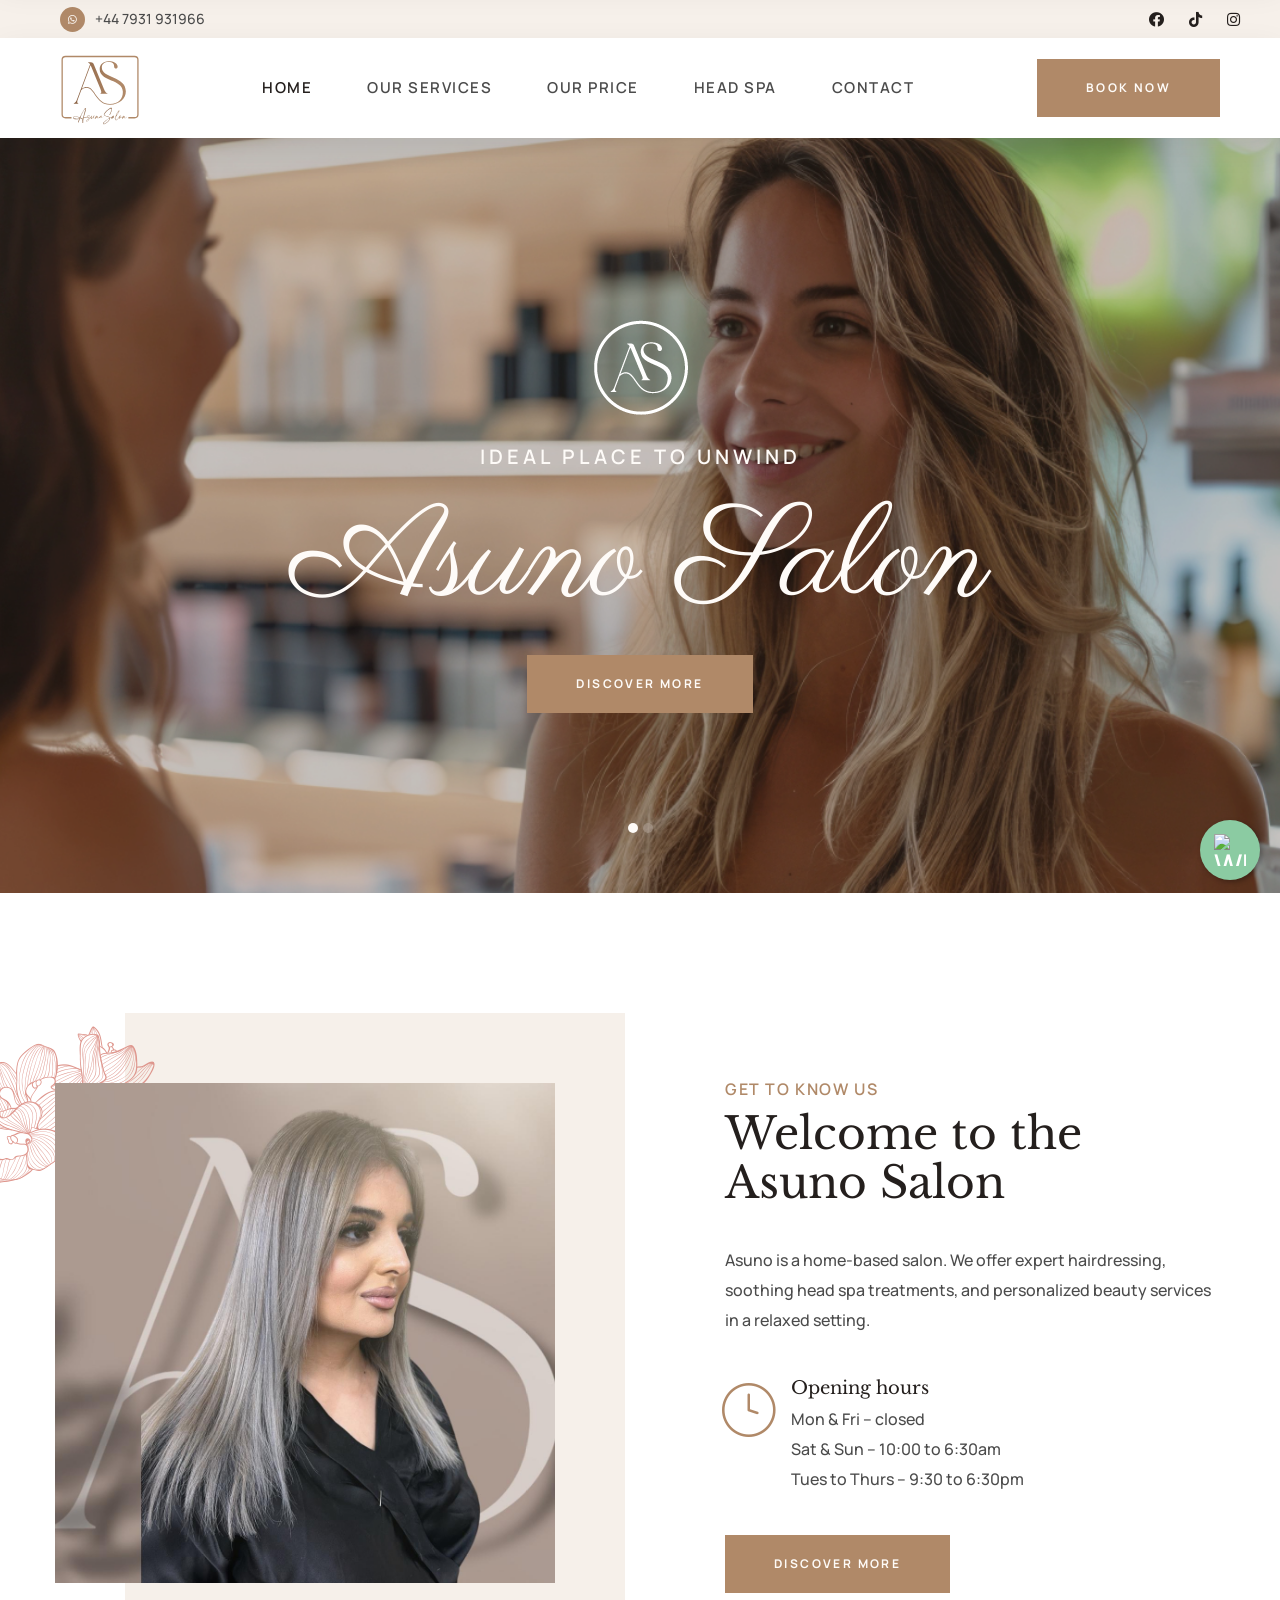
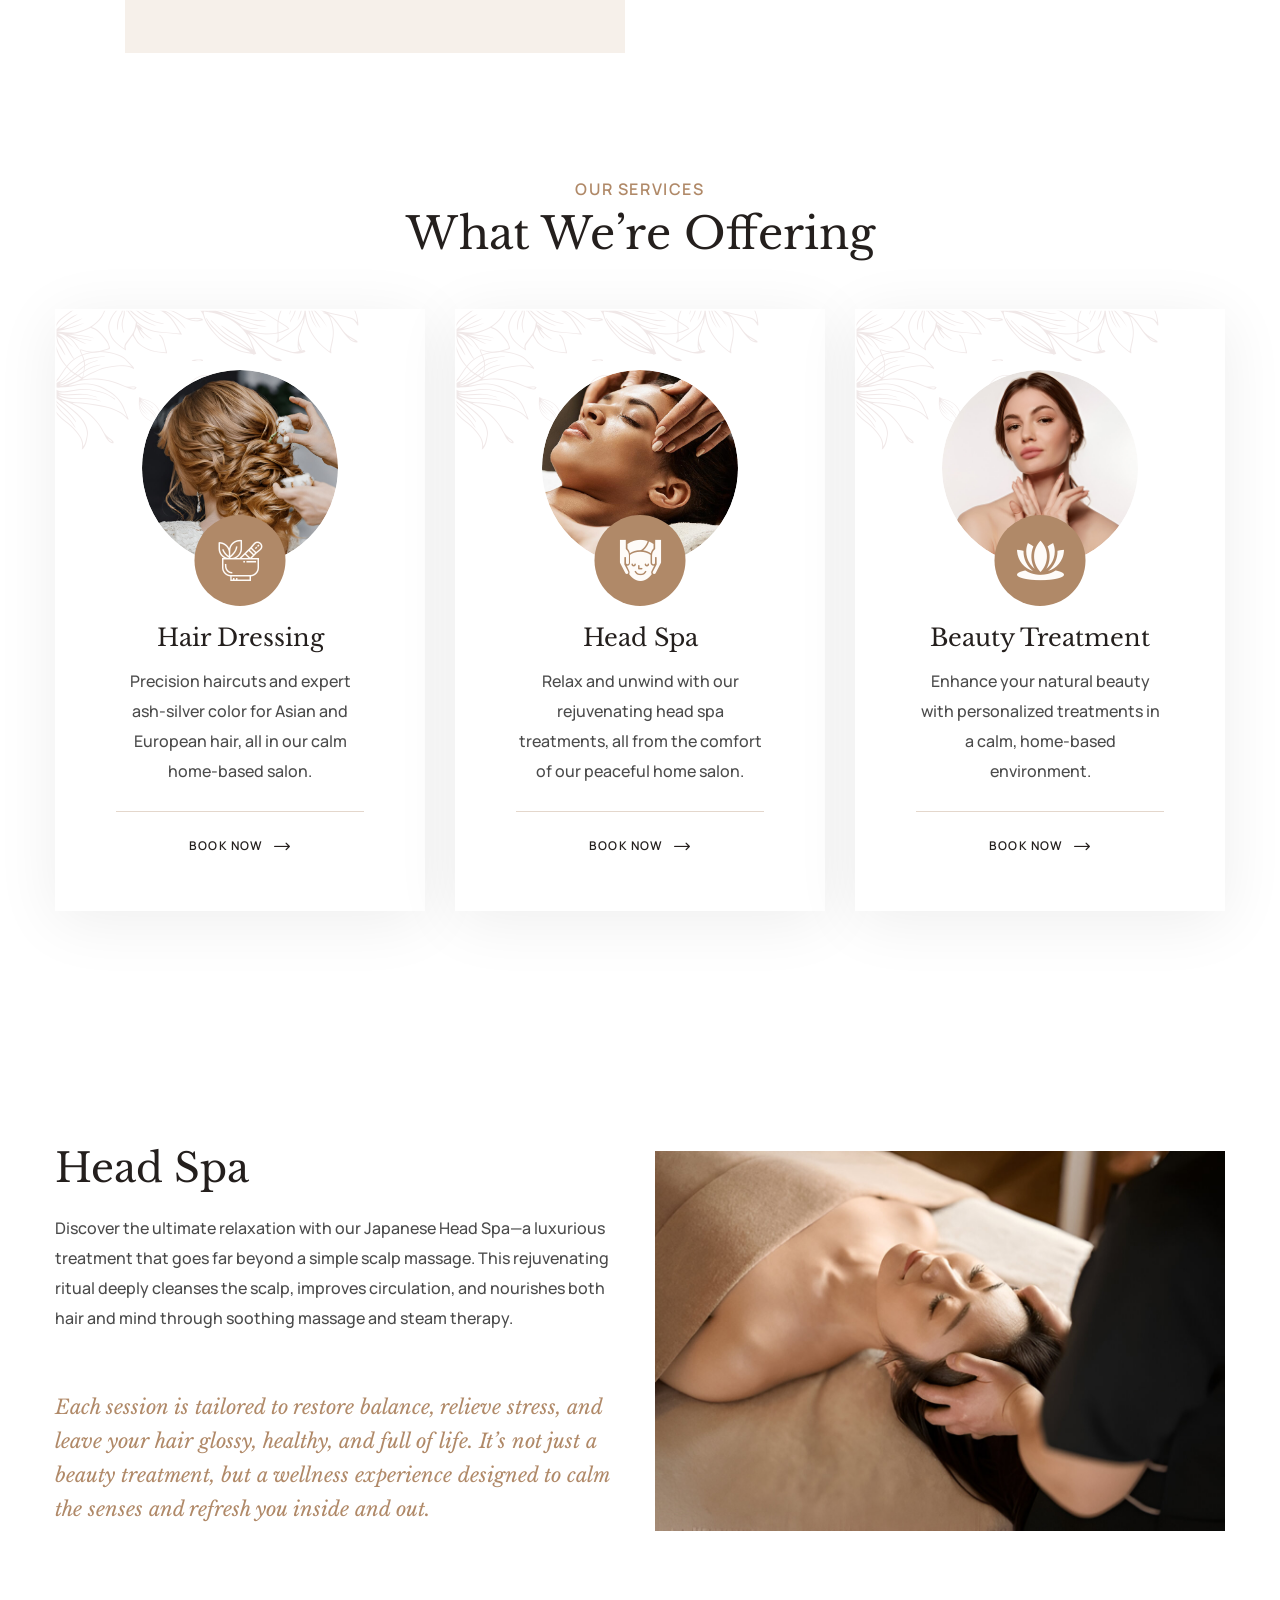
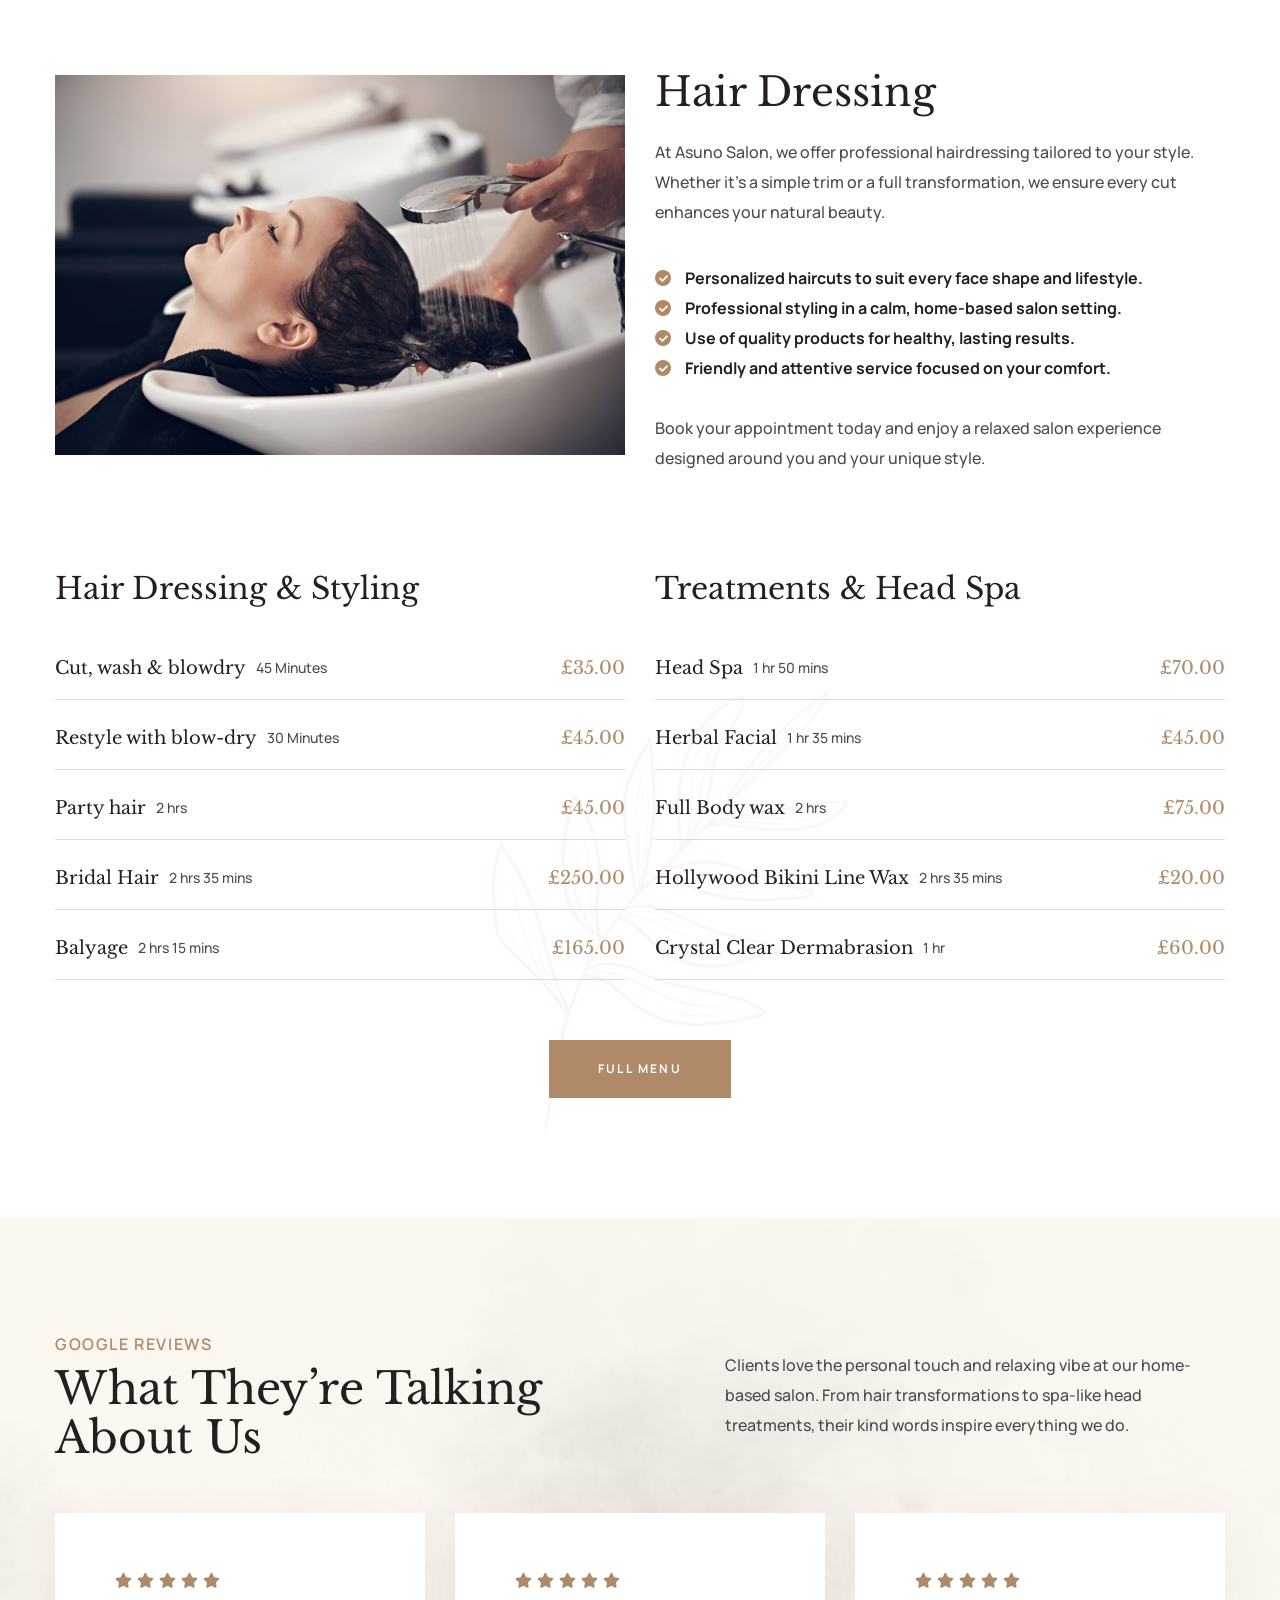
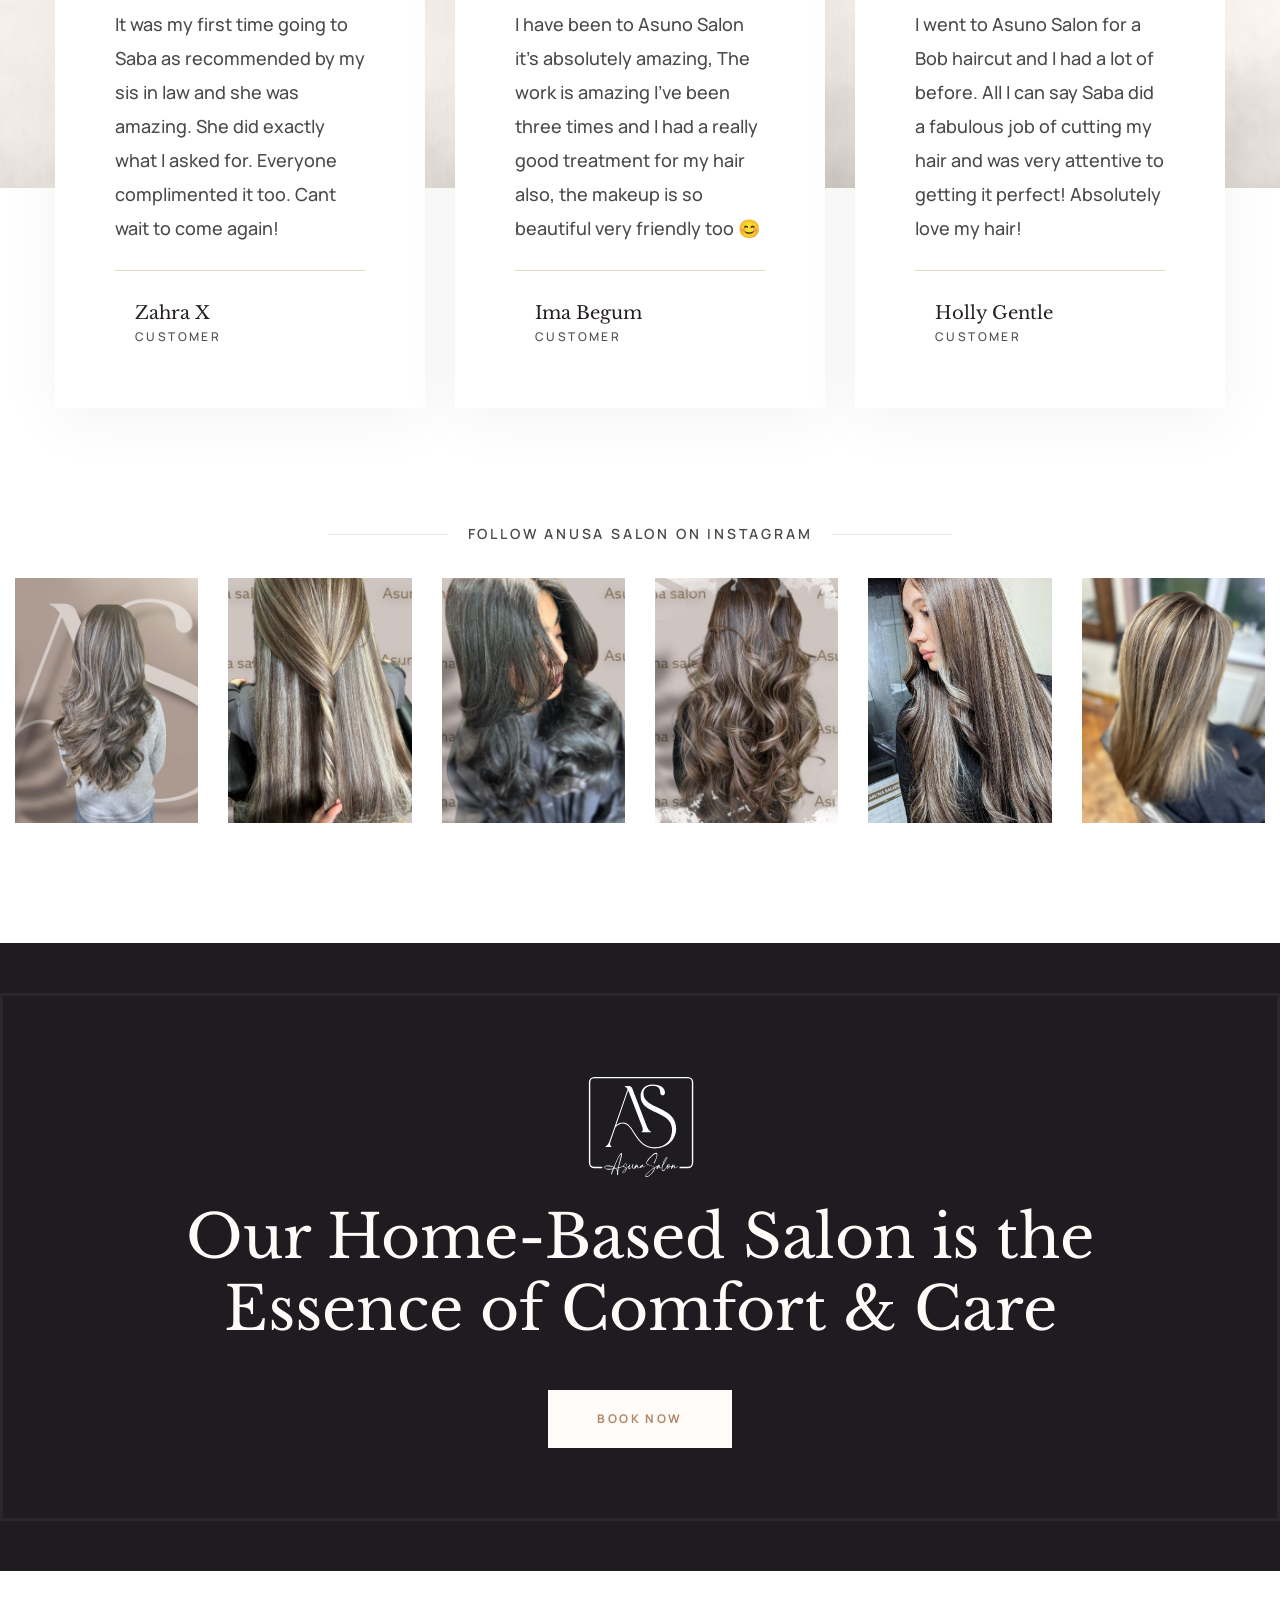
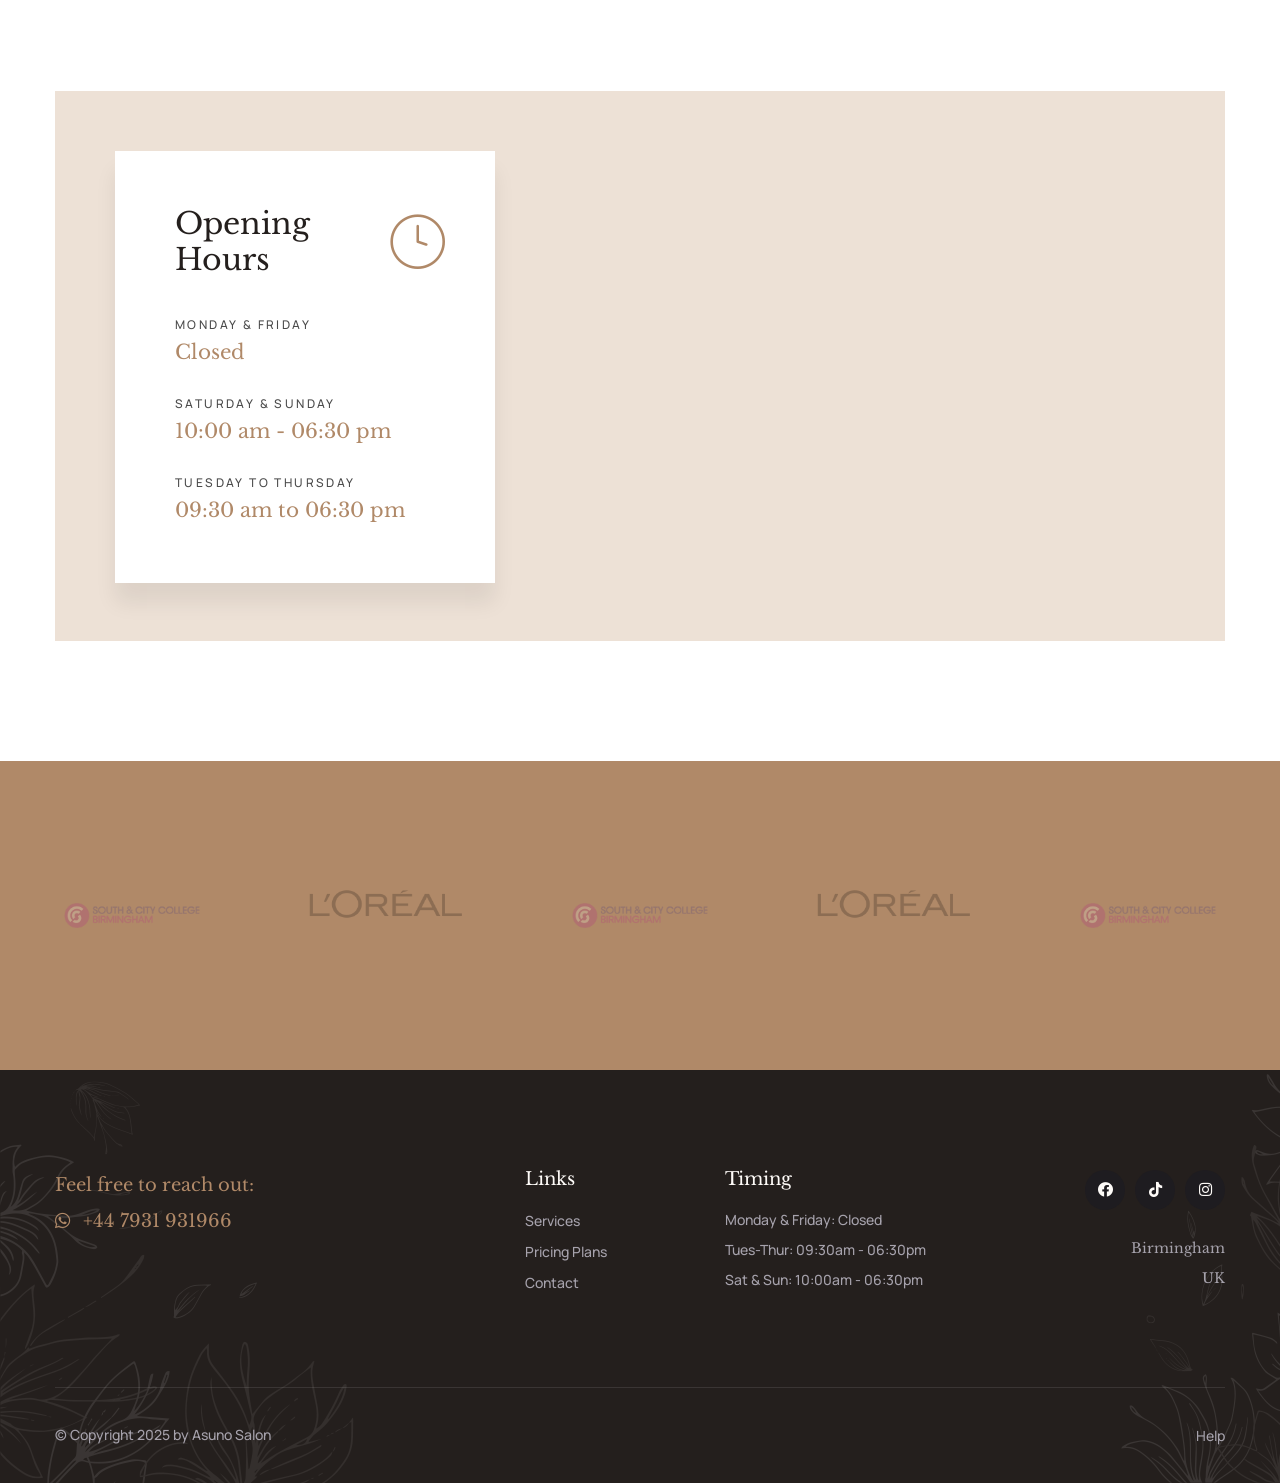
==== commit c1bd800d: "Asuno Salon head spa launch" ====
--- a/index.html
+++ b/index.html
@@ -315,7 +315,7 @@
                                 <h3 class="services-one__title"><a href="pricing-plans.html#beauty-menu">Head Spa</a></h3>
                                 <p class="services-one__text">Relax and unwind with our rejuvenating head spa treatments, all from the comfort of our peaceful home salon.</p>
                                 <div class="services-one__btn-box">
-                                    <a href="pricing-plans.html#beauty-menu" class="services-one__btn">Coming Soon<i
+                                    <a href="pricing-plans.html#beauty-menu" class="services-one__btn">Book Now<i
                                             class="icon-right-arrow"></i></a>
                                 </div>
                             </div>
@@ -363,9 +363,14 @@
                         <div class="col-xl-6 col-lg-6">
                             <div class="services-details-one__massages-left">
                                 <h3 class="services-details-one__massages-title">Head Spa</h3>
-                                <p class="services-details-one__massages-text-1">Our Head Spa service is coming soon! We're crafting a deeply relaxing experience to refresh your scalp, soothe your senses, and leave you feeling renewed in our home-based space.</p>
-                                <p class="services-details-one__massages-text-2">Stay tuned as we prepare the perfect head spa ritual designed to promote wellness, relieve stress, and enhance your overall beauty journey.</p>
-                            </div>
+                                <p class="services-details-one__massages-text-1">
+                                    Discover the ultimate relaxation with our Japanese Head Spa—a luxurious treatment that goes far beyond a simple scalp massage. This rejuvenating ritual deeply cleanses the scalp, improves circulation, and nourishes both hair and mind through soothing massage and steam therapy.
+                                </p>
+                                <p class="services-details-one__massages-text-2">
+                                    Each session is tailored to restore balance, relieve stress, and leave your hair glossy, healthy, and full of life. It’s not just a beauty treatment, but a wellness experience designed to calm the senses and refresh you inside and out.
+                                </p>
+                            </div>
+
                         </div>
                         <div class="col-xl-6 col-lg-6">
                             <div class="services-details-one__massages-right">
@@ -507,10 +512,10 @@
                                     <li>
                                         <div class="services-two__services-name">
                                             <h3><a href="">Head Spa</a></h3>
-                                            <p>2 hrs 15 mins</p>
+                                            <p>1 hr 50 mins</p>
                                         </div>
                                         <div class="services-two__services-price">
-                                            <h4>Coming Soon</h4>
+                                            <h4>£70.00</h4>
                                         </div>
                                     </li>
                                     <li>
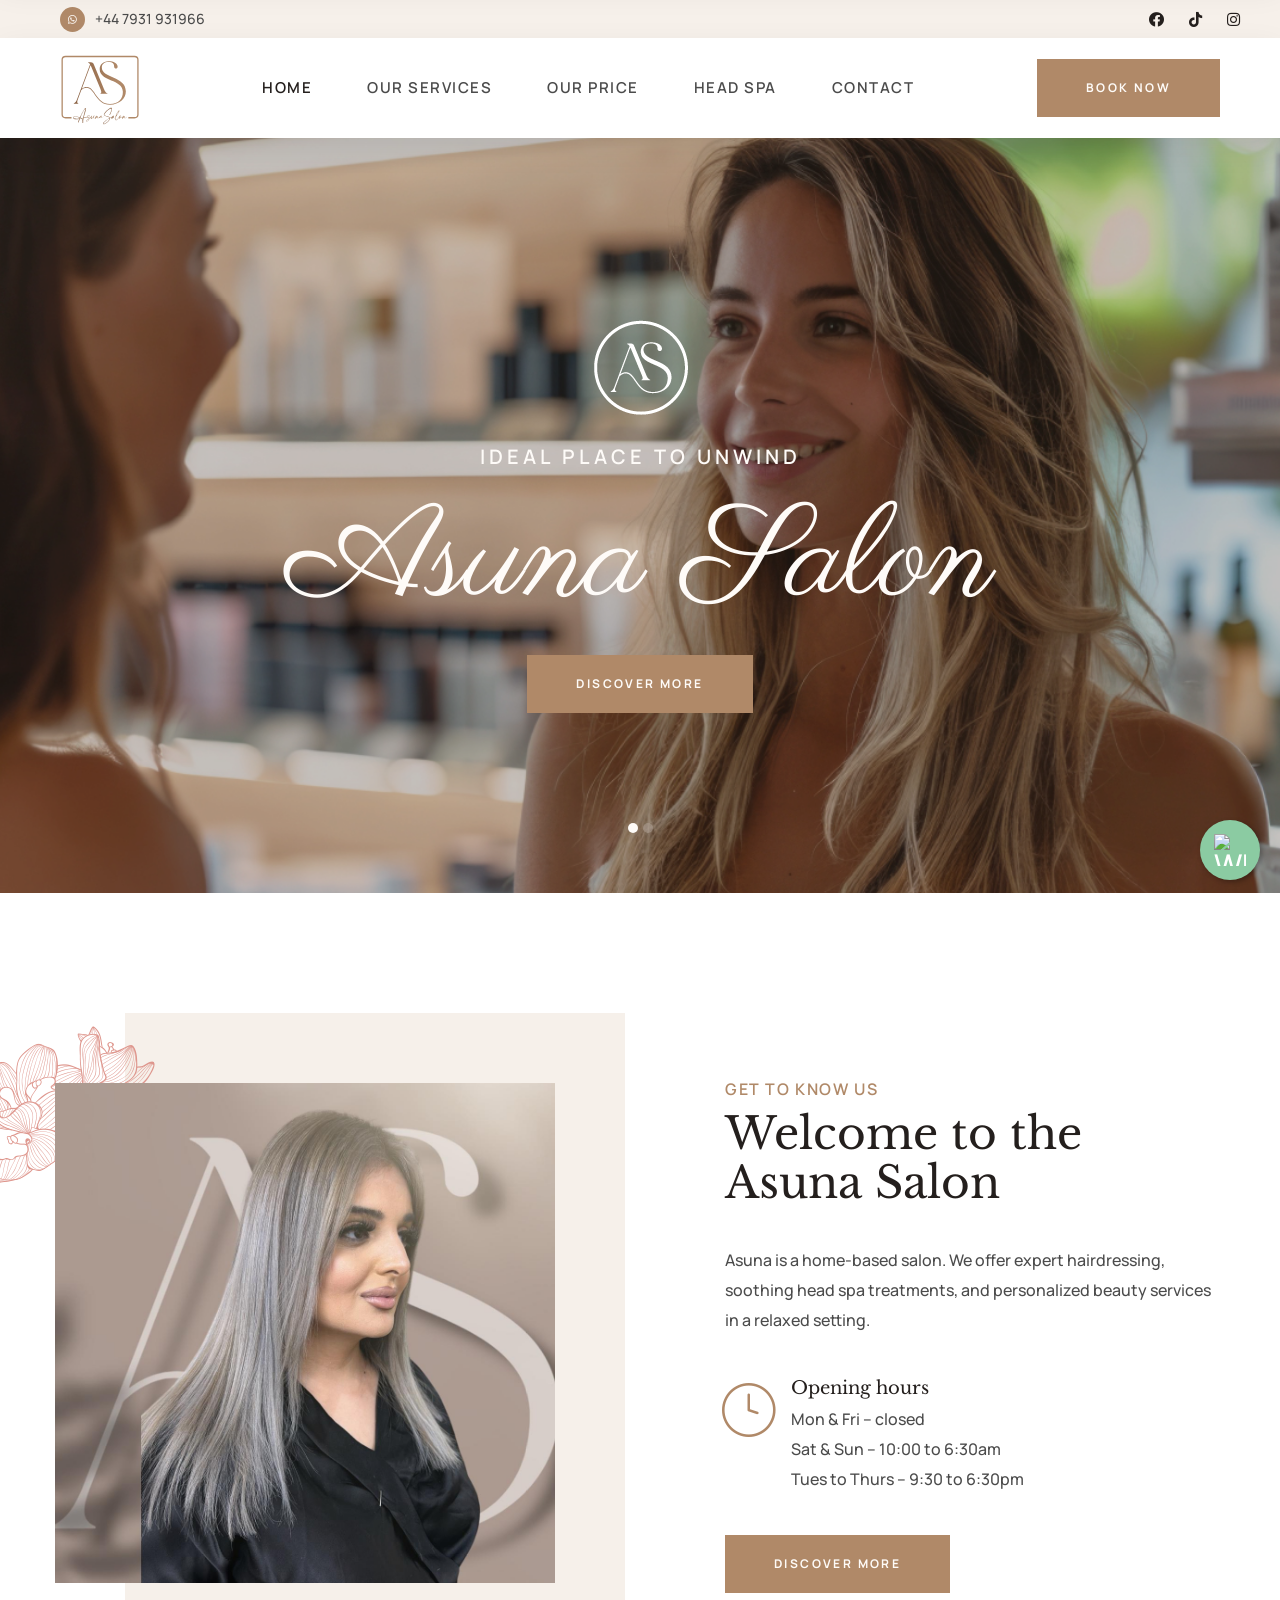
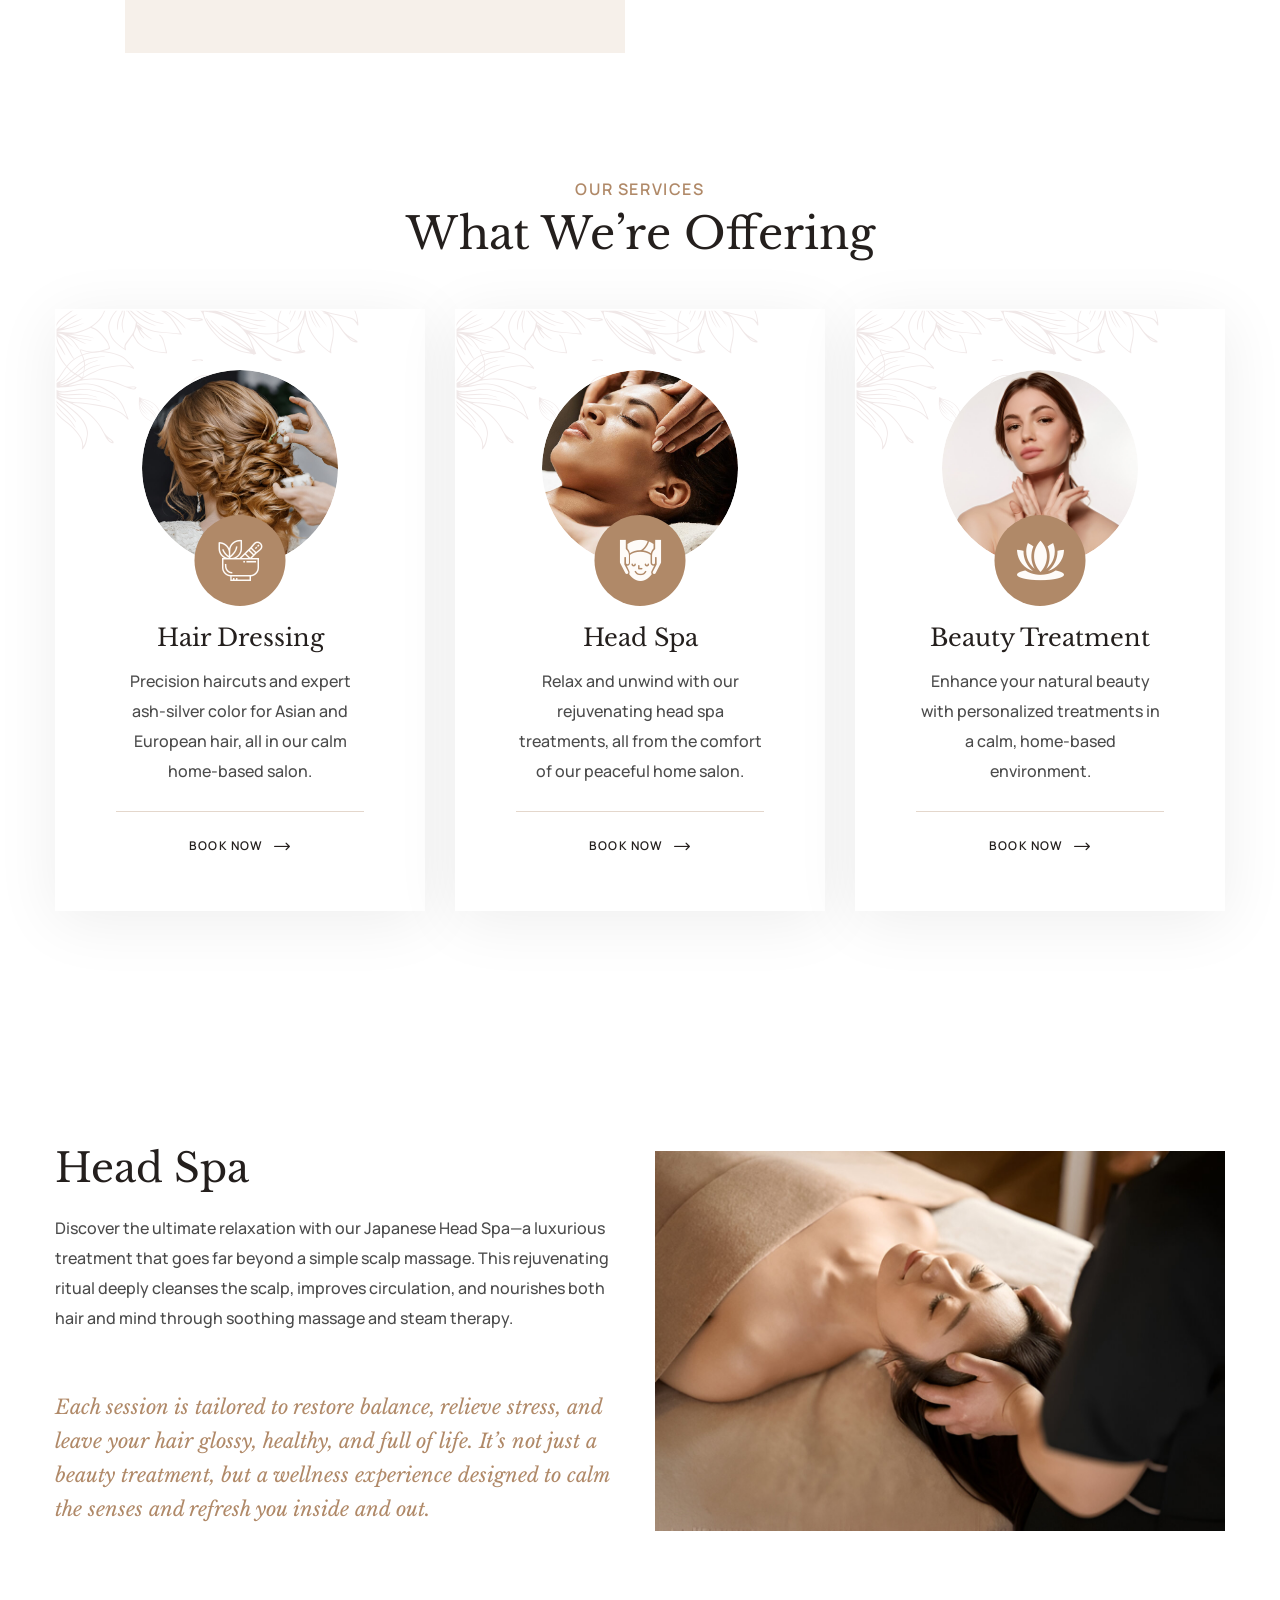
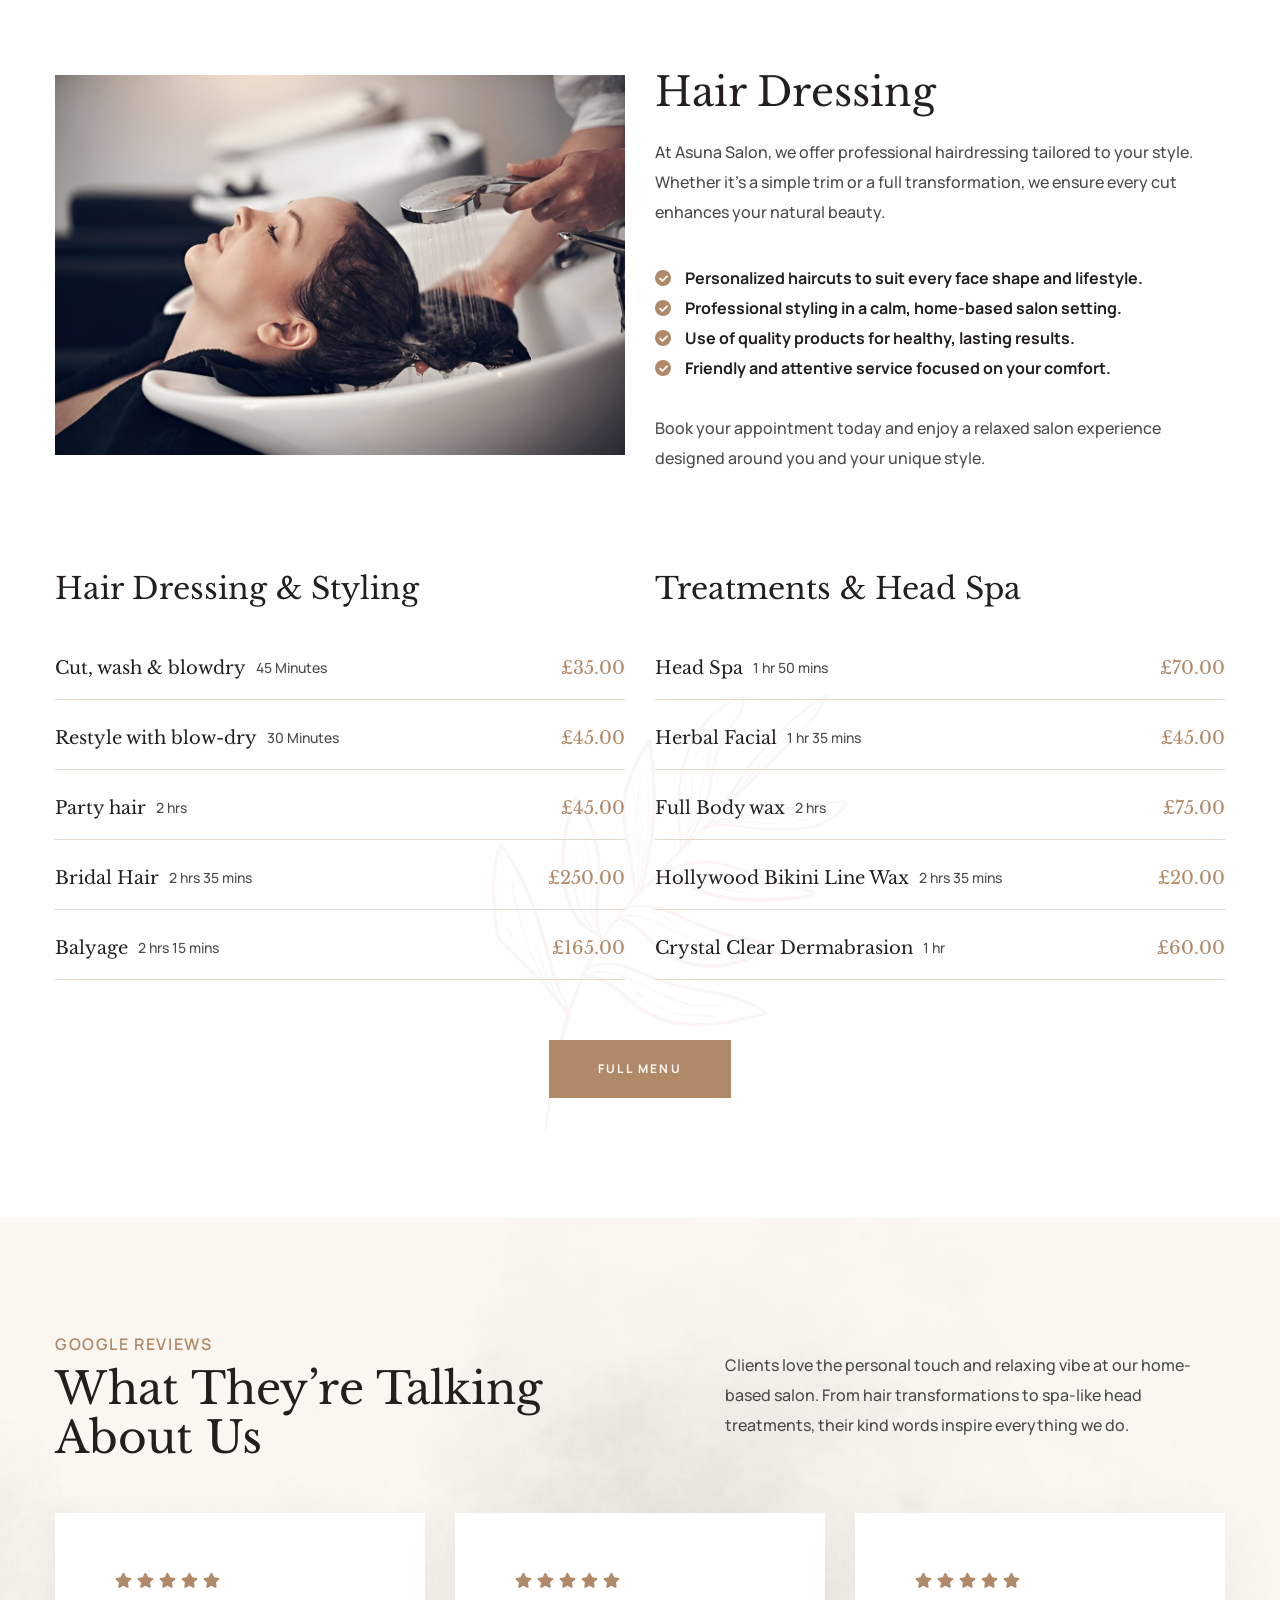
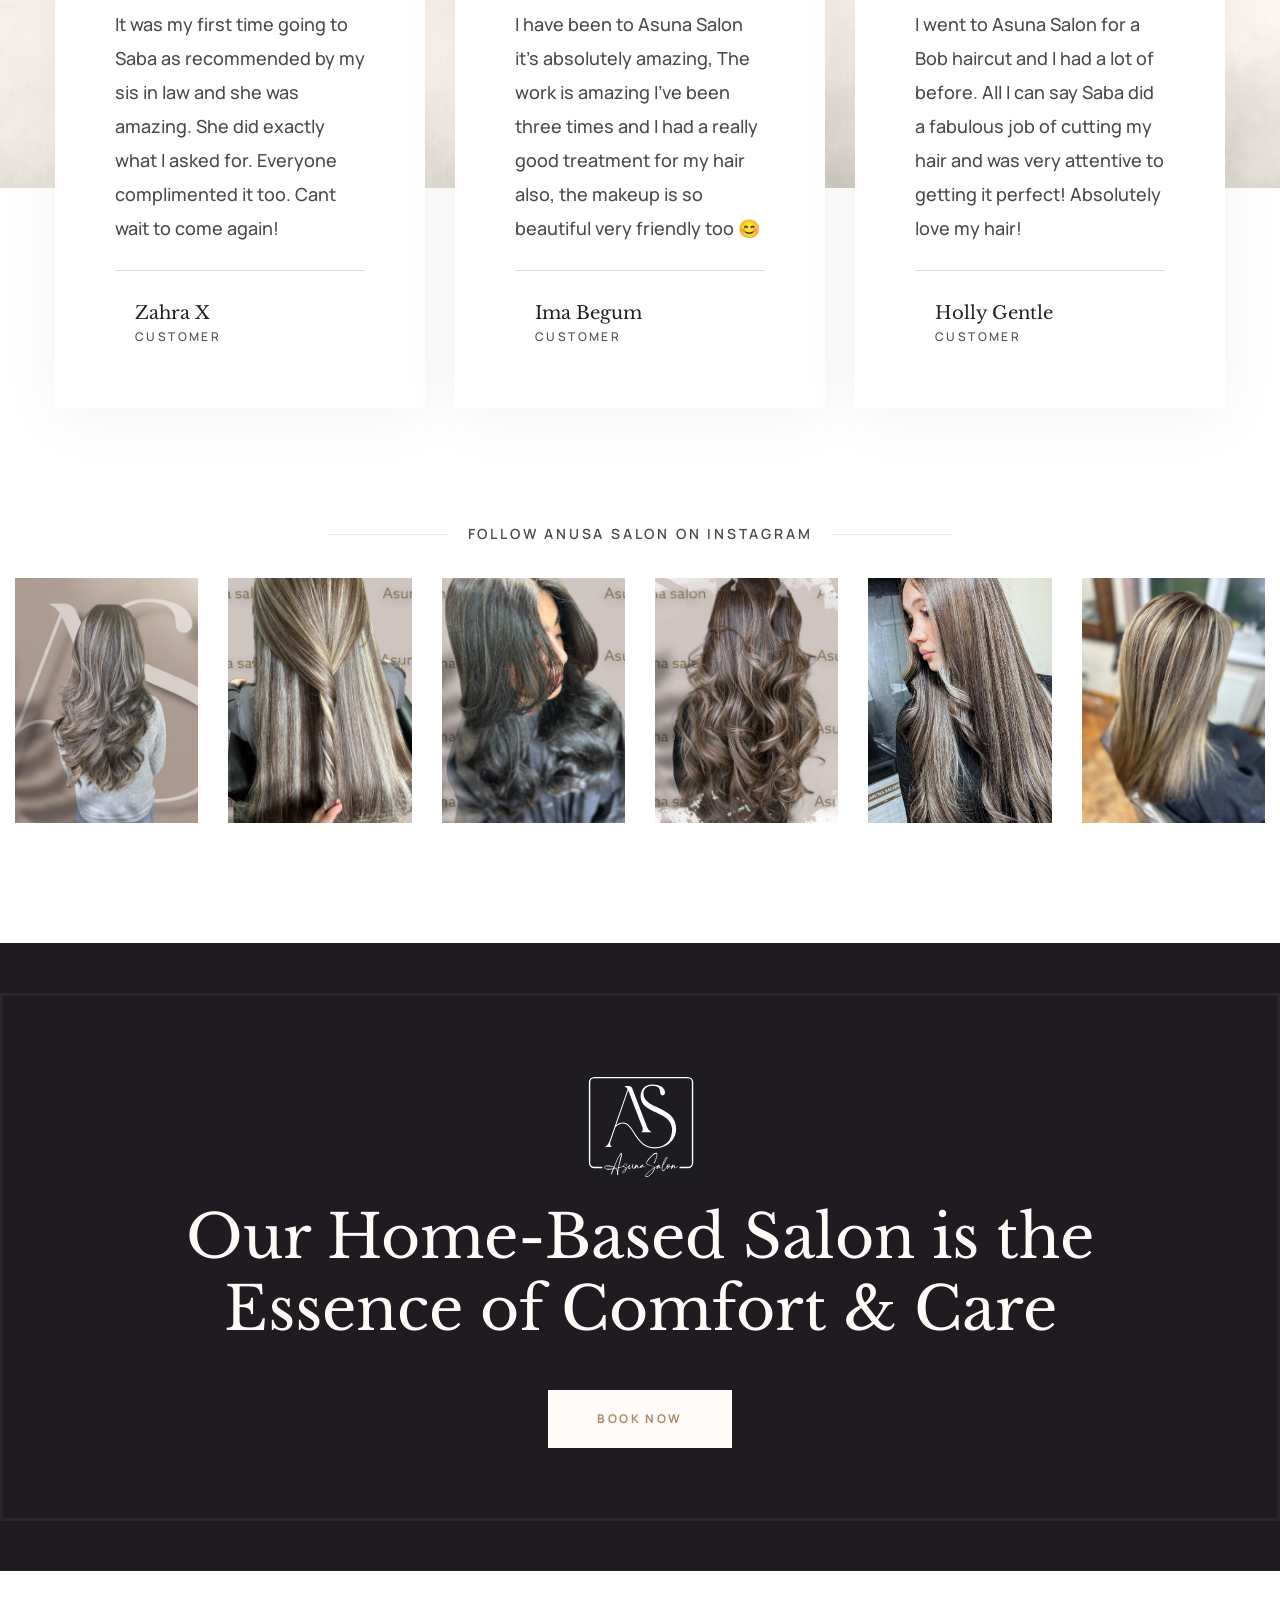
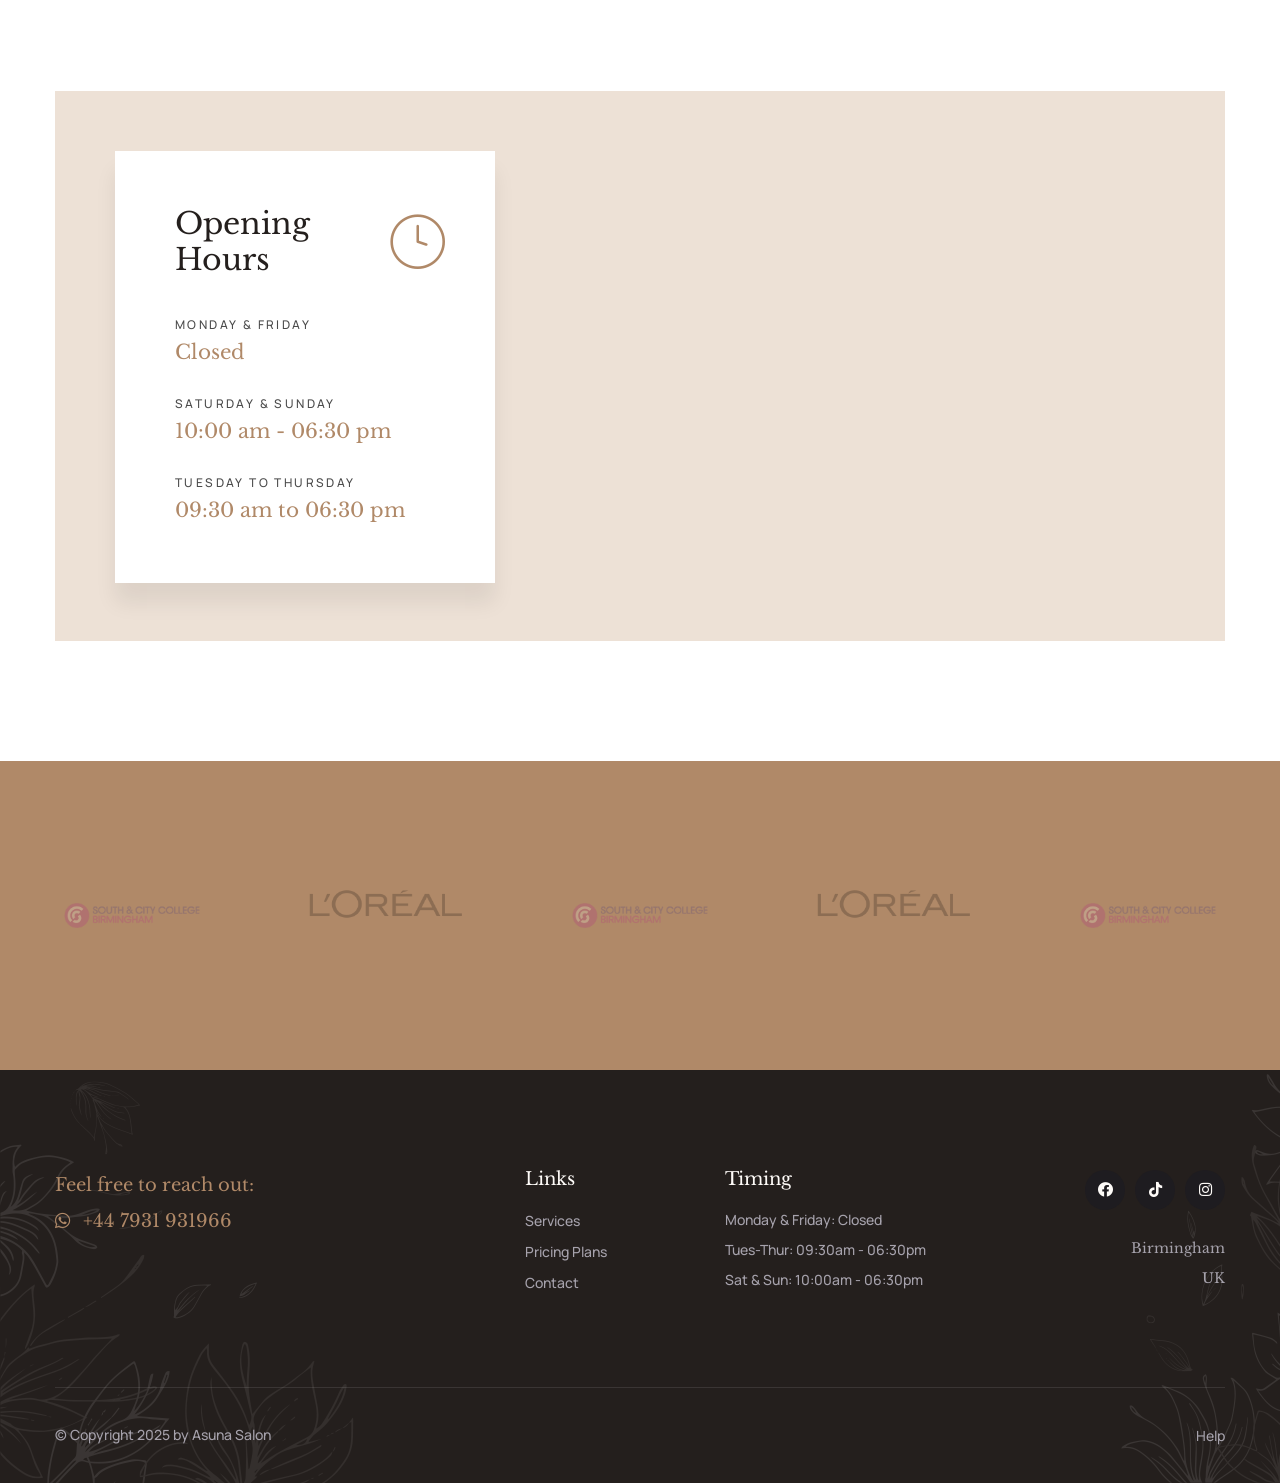
==== commit 473615a5: "mellis remove fully" ====
--- a/index.html
+++ b/index.html
@@ -4,13 +4,13 @@
 <head>
     <meta charset="UTF-8" />
     <meta name="viewport" content="width=device-width, initial-scale=1.0" />
-    <title> Home Page || Asuno Salon </title>
+    <title> Home Page || Asuna Salon </title>
     <!-- favicons Icons -->
     <link rel="apple-touch-icon" sizes="180x180" href="assets/images/favicons/apple-touch-icon.png" />
     <link rel="icon" type="image/png" sizes="32x32" href="assets/images/favicons/favicon-32x32.png" />
     <link rel="icon" type="image/png" sizes="16x16" href="assets/images/favicons/favicon-16x16.png" />
     <link rel="manifest" href="assets/images/favicons/site.webmanifest" />
-    <meta name="description" content="Asuno Salon - Beauty and Wellness" />
+    <meta name="description" content="Asuna Salon - Beauty and Wellness" />
 
     <!-- fonts -->
     <link rel="preconnect" href="https://fonts.googleapis.com">
@@ -35,7 +35,7 @@
     <link rel="stylesheet" href="assets/vendors/nouislider/nouislider.pips.css" />
     <link rel="stylesheet" href="assets/vendors/odometer/odometer.min.css" />
     <link rel="stylesheet" href="assets/vendors/swiper/swiper.min.css" />
-    <link rel="stylesheet" href="assets/vendors/mellis-icons/style.css">
+    <link rel="stylesheet" href="assets/vendors/asuna-icons/style.css">
     <link rel="stylesheet" href="assets/vendors/tiny-slider/tiny-slider.min.css" />
     <link rel="stylesheet" href="assets/vendors/reey-font/stylesheet.css" />
     <link rel="stylesheet" href="assets/vendors/owl-carousel/owl.carousel.min.css" />
@@ -48,8 +48,8 @@
     <link rel="stylesheet" href="assets/vendors/twenty-twenty/twentytwenty.css" />
 
     <!-- template styles -->
-    <link rel="stylesheet" href="assets/css/mellis.css" />
-    <link rel="stylesheet" href="assets/css/mellis-responsive.css" />
+    <link rel="stylesheet" href="assets/css/asuna.css" />
+    <link rel="stylesheet" href="assets/css/asuna-responsive.css" />
 </head>
 
 <body>
@@ -166,7 +166,7 @@
                                             <!-- <img src="assets/images/My-images/nav-logo-white.svg" alt=""> -->
                                         </div>
                                         <p class="main-slider__sub-title">ideal place to unwind</p>
-                                        <h2 class="main-slider__title">Asuno Salon</h2>
+                                        <h2 class="main-slider__title">Asuna Salon</h2>
                                         <div class="main-slider__btn-box">
                                             <a href="hair-styling.html" class="thm-btn main-slider__btn">Discover more</a>
                                         </div>
@@ -190,7 +190,7 @@
 
                                         </div>
                                         <p class="main-slider__sub-title">ideal place to unwind</p>
-                                        <h2 class="main-slider__title">Asuno Salon</h2>
+                                        <h2 class="main-slider__title">Asuna Salon</h2>
                                         <div class="main-slider__btn-box">
                                             <a href="hair-styling.html" class="thm-btn main-slider__btn">Discover more</a>
                                         </div>
@@ -232,9 +232,9 @@
                             <div class="section-title text-left">
                                 <span class="section-title__tagline">Get to know us</span>
                                 <h2 class="section-title__title">Welcome to the
-                                    <br> Asuno Salon</h2>
-                            </div>
-                            <p class="welcome-one__text">Asuno is a home-based salon. We offer expert hairdressing, soothing head spa treatments, and personalized beauty services in a relaxed setting.</p>
+                                    <br> Asuna Salon</h2>
+                            </div>
+                            <p class="welcome-one__text">Asuna is a home-based salon. We offer expert hairdressing, soothing head spa treatments, and personalized beauty services in a relaxed setting.</p>
                             <ul class="welcome-one__points list-unstyled">
                                 <li>
                                     <div class="icon">
@@ -393,7 +393,7 @@
                         <div class="col-xl-6 col-lg-6">
                             <div class="services-details-one__benefits-right">
                                 <h3 class="services-details-one__benefits-title">Hair Dressing</h3> 
-                                <p class="services-details-one__benefits-text">At Asuno Salon, we offer professional hairdressing tailored to your style. Whether it's a simple trim or a full transformation, we ensure every cut enhances your natural beauty.</p>
+                                <p class="services-details-one__benefits-text">At Asuna Salon, we offer professional hairdressing tailored to your style. Whether it's a simple trim or a full transformation, we ensure every cut enhances your natural beauty.</p>
                                 <ul class="services-details-one__benefits-points list-unstyled">
                                     <li>
                                         <div class="icon">
@@ -665,7 +665,7 @@
                                         <span class="fa fa-star"></span>
                                         <span class="fa fa-star"></span>
                                     </div>
-                                    <p class="testimonial-one__text-2">I have been to Asuno Salon it’s absolutely amazing, The work is amazing I’ve been three times and I had a really good treatment for my hair also, the makeup is so beautiful very friendly too 😊</p>
+                                    <p class="testimonial-one__text-2">I have been to Asuna Salon it’s absolutely amazing, The work is amazing I’ve been three times and I had a really good treatment for my hair also, the makeup is so beautiful very friendly too 😊</p>
                                     <div class="testimonial-one__client-info">
                                         <div class="testimonial-one__client-img">
                                             <!-- <img src="assets/images/My-images/testimonial-1.jpg" alt=""> -->
@@ -693,7 +693,7 @@
                                         <span class="fa fa-star"></span>
                                         <span class="fa fa-star"></span>
                                     </div>
-                                    <p class="testimonial-one__text-2">I went to Asuno Salon for a Bob haircut and I had a lot of before. All I can say Saba did a fabulous job of cutting my hair and was very attentive to getting it perfect! Absolutely love my hair!</p>
+                                    <p class="testimonial-one__text-2">I went to Asuna Salon for a Bob haircut and I had a lot of before. All I can say Saba did a fabulous job of cutting my hair and was very attentive to getting it perfect! Absolutely love my hair!</p>
                                     <div class="testimonial-one__client-info">
                                         <div class="testimonial-one__client-img">
                                             <!-- <img src="assets/images/My-images/testimonial-1.jpg" alt=""> -->
@@ -973,7 +973,7 @@
                     <div class="row">
                         <div class="col-xl-12">
                             <div class="site-footer__bottom-inner">
-                                <p class="site-footer__bottom-text">© Copyright 2025 by <a href="#">Asuno Salon</a></p>
+                                <p class="site-footer__bottom-text">© Copyright 2025 by <a href="#">Asuna Salon</a></p>
                                 <ul class="list-unstyled site-footer__bottom-menu">
                                     <li><a href="contact.html">Help</a></li>
                                 </ul>
@@ -1087,7 +1087,7 @@
 
 
     <!-- template js -->
-    <script src="assets/js//mellis.js"></script>
+    <script src="assets/js//asuna.js"></script>
 </body>
 
 </html>
--- a/assets/vendors/asuna-icons/style.css
+++ b/assets/vendors/asuna-icons/style.css
@@ -0,0 +1,146 @@
+@font-face {
+  font-family: 'icomoon';
+  src: url('fonts/icomoon.eot?orkqwr');
+  src: url('fonts/icomoon.eot?orkqwr#iefix') format('embedded-opentype'),
+    url('fonts/icomoon.ttf?orkqwr') format('truetype'),
+    url('fonts/icomoon.woff?orkqwr') format('woff'),
+    url('fonts/icomoon.svg?orkqwr#icomoon') format('svg');
+  font-weight: normal;
+  font-style: normal;
+  font-display: block;
+}
+
+[class^="icon-"],
+[class*=" icon-"] {
+  /* use !important to prevent issues with browser extensions that change fonts */
+  font-family: 'icomoon' !important;
+  speak: never;
+  font-style: normal;
+  font-weight: normal;
+  font-variant: normal;
+  text-transform: none;
+  line-height: 1;
+
+  /* Better Font Rendering =========== */
+  -webkit-font-smoothing: antialiased;
+  -moz-osx-font-smoothing: grayscale;
+}
+
+
+
+
+.icon-magnifying-glass:before {
+  content: "\e900";
+}
+
+.icon-shopping-cart:before {
+  content: "\e901";
+}
+
+.icon-special:before {
+  content: "\e902";
+}
+
+.icon-gift:before {
+  content: "\e903";
+}
+
+.icon-massage:before {
+  content: "\e904";
+}
+
+.icon-facial-mask:before {
+  content: "\e905";
+}
+
+.icon-lotus:before {
+  content: "\e906";
+}
+
+.icon-right-arrow:before {
+  content: "\e907";
+}
+
+.icon-left-arrow:before {
+  content: "\e908";
+}
+
+.icon-up-arrow:before {
+  content: "\e909";
+}
+
+.icon-down-arrow:before {
+  content: "\e90a";
+}
+
+.icon-massage-1:before {
+  content: "\e90b";
+}
+
+.icon-lotus-1:before {
+  content: "\e90c";
+}
+
+.icon-customer-service:before {
+  content: "\e90d";
+}
+
+.icon-herbal:before {
+  content: "\e90e";
+}
+
+.icon-telephone:before {
+  content: "\e90f";
+}
+
+.icon-time:before {
+  content: "\e910";
+}
+
+.icon-spa-candles:before {
+  content: "\e911";
+}
+
+.icon-alarm-clock:before {
+  content: "\e912";
+}
+
+.icon-meditation:before {
+  content: "\e913";
+}
+
+.icon-spa:before {
+  content: "\e914";
+}
+
+.icon-facial-massage:before {
+  content: "\e915";
+}
+
+.icon-hand-cream:before {
+  content: "\e916";
+}
+
+.icon-stones:before {
+  content: "\e917";
+}
+
+.icon-aroma:before {
+  content: "\e918";
+}
+
+.icon-telephone-call:before {
+  content: "\e919";
+}
+
+.icon-herbs:before {
+  content: "\e91a";
+}
+
+.icon-flower:before {
+  content: "\e91b";
+}
+
+.icon-spa-1:before {
+  content: "\e91c";
+}
--- a/assets/css/asuna.css
+++ b/assets/css/asuna.css
@@ -0,0 +1,9304 @@
+/*--------------------------------------------------------------
+>>> TABLE OF CONTENTS:
+----------------------------------------------------------------
+# Utility
+# Cards
+# Common
+# Form
+# Navigations
+# Animations
+# Mobile Nav
+# Search Popup
+# Page Header
+# Google Map
+# Client Carousel
+--------------------------------------------------------------*/
+
+/*--------------------------------------------------------------
+# Common
+--------------------------------------------------------------*/
+html {
+  scroll-behavior: smooth;
+}
+
+.whatsapp-float {
+  position: fixed;
+  width: 60px;
+  height: 60px;
+  bottom: 20px;
+  right: 20px;
+  background-color: #8bcba2;
+  color: white;
+  border-radius: 50%;
+  text-align: center;
+  font-size: 30px;
+  z-index: 1000;
+  box-shadow: 2px 2px 5px rgba(0,0,0,0.3);
+  display: flex;
+  align-items: center;
+  justify-content: center;
+}
+.whatsapp-float img {
+  width: 32px;
+  height: 32px;
+}
+
+
+:root {
+  --asuna-font: 'Manrope', sans-serif;
+  --asuna-font-two: 'Libre Baskerville', serif;
+  --asuna-font-three: 'Parisienne', cursive;
+  --asuna-white: #fefbf8;
+  --asuna-white-rgb: 254, 251, 248;
+  --asuna-base: #b08968;
+  --asuna-base-rgb: 176, 137, 104;
+  --asuna-black: #241f1d;
+  --asuna-black-rgb: 64, 52, 44;
+  --asuna-extra: #f6f0ea;
+  --asuna-extra-rgb: 246, 240, 234;
+  --asuna-gray: #4b4b4b;
+  --asuna-gray-rgb: 194, 183, 174;
+  --asuna-bdr-color: #e4d7cc;
+  --asuna-bdr-color-rgb: 228, 215, 204;
+  --asuna-letter-spacing: 0.1em
+}
+
+/* 
+SS 02
+
+:root {
+  --asuna-font: 'Manrope', sans-serif;
+  --asuna-font-two: 'Libre Baskerville', serif;
+  --asuna-font-three: 'Parisienne', cursive;
+
+  --asuna-white: #f8ede3;          
+  --asuna-white-rgb: 248, 237, 227;
+
+  --asuna-extra: #dfd3c3;          
+  --asuna-extra-rgb: 223, 211, 195;
+
+  --asuna-base: #d0b8a8;           
+  --asuna-base-rgb: 208, 184, 168;
+
+  --asuna-black: #675d50;          
+  --asuna-black-rgb: 103, 93, 80;
+
+  --asuna-gray: #85586f;           
+  --asuna-gray-rgb: 133, 88, 111;
+
+  --asuna-bdr-color: #a9907e;      
+  --asuna-bdr-color-rgb: 169, 144, 126;
+
+  --asuna-accent: #f3deba;         
+  --asuna-accent-rgb: 243, 222, 186;
+
+  --asuna-success: #abc4aa;        
+  --asuna-success-rgb: 171, 196, 170;
+
+  --asuna-letter-spacing: 0.1em;
+} */
+
+
+
+/* 
+SS 01
+
+:root {
+  --asuna-font: 'Manrope', sans-serif;
+  --asuna-font-two: 'Libre Baskerville', serif;
+  --asuna-font-three: 'Parisienne', cursive;
+
+  --asuna-white: #f2f1ec;
+  --asuna-white-rgb: 242, 241, 236;
+
+  --asuna-base: #c7b8a5; 
+  --asuna-base-rgb: 199, 184, 165;
+
+  --asuna-black: #645c52;
+  --asuna-black-rgb: 100, 92, 82;
+
+  --asuna-extra: #e9ece5;
+  --asuna-extra-rgb: 233, 236, 229;
+
+  --asuna-gray: #b9b3a7; 
+  --asuna-gray-rgb: 185, 179, 167;
+
+  --asuna-bdr-color: #d3cec3;
+  --asuna-bdr-color-rgb: 211, 206, 195;
+
+  --asuna-letter-spacing: 0.1em;
+} */
+
+
+
+.row {
+  --bs-gutter-x: 30px;
+}
+
+.gutter-y-30 {
+  --bs-gutter-y: 30px;
+}
+
+body {
+  font-family: var(--asuna-font);
+  color: var(--asuna-gray);
+  font-size: 16px;
+  line-height: 30px;
+  font-weight: 500;
+}
+
+body.locked {
+  overflow: hidden;
+}
+
+a {
+  color: var(--asuna-base);
+}
+
+a,
+a:hover,
+a:focus,
+a:visited {
+  text-decoration: none;
+}
+
+::-webkit-input-placeholder {
+  color: inherit;
+  opacity: 1;
+}
+
+:-ms-input-placeholder {
+  color: inherit;
+  opacity: 1;
+}
+
+::-ms-input-placeholder {
+  color: inherit;
+  opacity: 1;
+}
+
+::placeholder {
+  color: inherit;
+  opacity: 1;
+}
+
+h1,
+h2,
+h3,
+h4,
+h5,
+h6 {
+  font-family: var(--asuna-font-two);
+  font-weight: 400;
+  color: var(--asuna-black);
+  margin: 0;
+}
+
+p {
+  margin: 0;
+}
+
+dl,
+ol,
+ul {
+  margin-top: 0;
+  margin-bottom: 0;
+}
+
+::-webkit-input-placeholder {
+  color: inherit;
+  opacity: 1;
+}
+
+:-ms-input-placeholder {
+  color: inherit;
+  opacity: 1;
+}
+
+::-ms-input-placeholder {
+  color: inherit;
+  opacity: 1;
+}
+
+::placeholder {
+  color: inherit;
+  opacity: 1;
+}
+
+.page-wrapper {
+  position: relative;
+  margin: 0 auto;
+  width: 100%;
+  min-width: 300px;
+  overflow: hidden;
+}
+
+.container {
+  padding-left: 15px;
+  padding-right: 15px;
+}
+
+.list-unstyled {
+  padding-left: 0;
+}
+
+@media (min-width: 1200px) {
+  .container {
+    max-width: 1200px;
+  }
+}
+
+::-webkit-input-placeholder {
+  color: inherit;
+  opacity: 1;
+}
+
+:-ms-input-placeholder {
+  color: inherit;
+  opacity: 1;
+}
+
+::-ms-input-placeholder {
+  color: inherit;
+  opacity: 1;
+}
+
+::placeholder {
+  color: inherit;
+  opacity: 1;
+}
+
+.section-separator {
+  border-color: var(--asuna-border);
+  border-width: 1px;
+  margin-top: 0;
+  margin-bottom: 0;
+}
+
+#particles-js {
+  position: absolute;
+  top: 0;
+  left: 0;
+  right: 0;
+  bottom: 0;
+  width: 100%;
+  height: 100%;
+  background-position: 50% 50%;
+  opacity: 0.4;
+  z-index: -1;
+}
+
+.section-title {
+  position: relative;
+  display: block;
+  margin-top: -9px;
+  margin-bottom: 51px;
+}
+
+.section-title__tagline {
+  position: relative;
+  display: inline-block;
+  font-size: 16px;
+  line-height: 16px;
+  color: var(--asuna-base);
+  font-weight: 600;
+  letter-spacing: 0.1em;
+  text-transform: uppercase;
+}
+
+.section-title__title {
+  margin: 0;
+  color: var(--asuna-black);
+  font-size: 44px;
+  line-height: 49px;
+  margin-top: 5px;
+}
+
+.thm-btn {
+  position: relative;
+  display: inline-block;
+  vertical-align: middle;
+  -webkit-appearance: none;
+  appearance: none;
+  outline: none !important;
+  font-weight: 700;
+  font-size: 12px;
+  color: var(--asuna-white);
+  text-transform: uppercase;
+  background-color: var(--asuna-base);
+  padding: 14px 49px 14px;
+  -webkit-transition: all 0.5s linear;
+  transition: all 0.5s linear;
+  overflow: hidden;
+  letter-spacing: 0.2em;
+  z-index: 1;
+}
+
+.thm-btn:before {
+  position: absolute;
+  top: 0;
+  left: 0;
+  right: 0;
+  bottom: 0;
+  content: "";
+  background-color: var(--asuna-black);
+  width: 0%;
+  transform: translateY(100%);
+  transition: all 500ms ease;
+  z-index: -1;
+}
+
+.thm-btn:hover:before {
+  transform: translateY(0);
+  width: 100%;
+}
+
+.thm-btn:hover {
+  color: var(--asuna-white);
+  z-index: 1;
+}
+
+.thm-btn-two {
+  position: relative;
+  display: inline-block;
+  vertical-align: middle;
+  -webkit-appearance: none;
+  appearance: none;
+  outline: none !important;
+  font-weight: 500;
+  font-size: 18px;
+  color: var(--asuna-white);
+  background-color: var(--asuna-base);
+  border-radius: 3px;
+  padding: 17px 61px 16px;
+  -webkit-transition: all 0.5s linear;
+  transition: all 0.5s linear;
+  overflow: hidden;
+  z-index: 1;
+}
+
+.thm-btn-two:after {
+  position: absolute;
+  content: "";
+  top: 0;
+  left: -202px;
+  right: -1px;
+  bottom: -10px;
+  height: 100px;
+  background-color: var(--asuna-base);
+  -webkit-transition-delay: .1s;
+  transition-delay: .1s;
+  -webkit-transition-timing-function: ease-in-out;
+  transition-timing-function: ease-in-out;
+  -webkit-transition-duration: .4s;
+  transition-duration: .4s;
+  -webkit-transition-property: all;
+  transition-property: all;
+  opacity: 1;
+  -webkit-transform-origin: top;
+  transform-origin: top;
+  -webkit-transform-style: preserve-3d;
+  transform-style: preserve-3d;
+  -webkit-transform: scaleY(0);
+  transform: scaleY(0);
+  transform: rotate(109deg);
+  z-index: -1;
+}
+
+.thm-btn-two:hover:after {
+  opacity: 1;
+  -webkit-transform: scaleY(1);
+  transform: scaleY(1);
+}
+
+.thm-btn-two:hover {
+  color: var(--asuna-base);
+}
+
+.thm-btn-three {
+  position: relative;
+  display: inline-block;
+  font-size: 18px;
+  color: var(--asuna-white);
+  font-weight: 400;
+  background-color: var(--asuna-base);
+  padding: 11.5px 35px 11.5px;
+  border-radius: 2px;
+  overflow: hidden;
+  -webkit-transition: all 0.5s linear;
+  transition: all 0.5s linear;
+  z-index: 1;
+}
+
+.thm-btn-three:hover {
+  color: var(--asuna-black);
+}
+
+.thm-btn-three:after {
+  position: absolute;
+  bottom: -17px;
+  right: -28px;
+  height: 47px;
+  width: 47px;
+  border-radius: 50%;
+  background-color: var(--asuna-base);
+  content: "";
+  -webkit-transition: all 0.5s linear;
+  transition: all 0.5s linear;
+  z-index: -1;
+}
+
+.thm-btn-three:hover:after {
+  width: 100%;
+  height: 100%;
+  border-radius: 2px;
+  bottom: 0;
+  right: 0;
+}
+
+.bootstrap-select .btn-light:not(:disabled):not(.disabled).active,
+.bootstrap-select .btn-light:not(:disabled):not(.disabled):active,
+.bootstrap-select .show>.btn-light.dropdown-toggle {
+  -webkit-box-shadow: none !important;
+  box-shadow: none !important;
+  outline: none !important;
+}
+
+.bootstrap-select>.dropdown-toggle {
+  -webkit-box-shadow: none !important;
+  box-shadow: none !important;
+}
+
+.bootstrap-select .dropdown-toggle:focus,
+.bootstrap-select>select.mobile-device:focus+.dropdown-toggle {
+  outline: none !important;
+}
+
+.bootstrap-select .dropdown-menu {
+  border: 0;
+  padding-top: 0;
+  padding-bottom: 0;
+  margin-top: 0;
+  z-index: 991;
+  border-radius: 0;
+}
+
+.bootstrap-select .dropdown-menu>li+li>a {
+  border-top: 1px solid rgba(255, 255, 255, 0.2);
+}
+
+.bootstrap-select .dropdown-menu>li.selected>a {
+  background: var(--asuna-base);
+  color: var(--asuna-white);
+}
+
+.bootstrap-select .dropdown-menu>li>a {
+  font-size: 16px;
+  font-weight: 500;
+  padding: 4px 20px;
+  color: #ffffff;
+  background: var(--asuna-black);
+  -webkit-transition: all 0.4s ease;
+  transition: all 0.4s ease;
+}
+
+.bootstrap-select .dropdown-menu>li>a:hover {
+  background: var(--asuna-base);
+  color: var(--asuna-white);
+  cursor: pointer;
+}
+
+.preloader {
+  position: fixed;
+  background-color: #fff;
+  background-position: center center;
+  background-repeat: no-repeat;
+  top: 0;
+  left: 0;
+  right: 0;
+  bottom: 0;
+  z-index: 99999;
+  display: -webkit-box;
+  display: -ms-flexbox;
+  display: flex;
+  -webkit-box-pack: center;
+  -ms-flex-pack: center;
+  justify-content: center;
+  -webkit-box-align: center;
+  -ms-flex-align: center;
+  align-items: center;
+  text-align: center;
+}
+
+.preloader__image {
+  -webkit-animation-fill-mode: both;
+  animation-fill-mode: both;
+  -webkit-animation-name: flipInY;
+  animation-name: flipInY;
+  -webkit-animation-duration: 2s;
+  animation-duration: 2s;
+  -webkit-animation-iteration-count: infinite;
+  animation-iteration-count: infinite;
+  background-image: url(../images/loader.svg);
+  background-repeat: no-repeat;
+  background-position: center center;
+  background-size: 60px auto;
+  width: 100%;
+  height: 100%;
+}
+
+/* scroll to top */
+.scroll-to-top {
+  display: inline-block;
+  width: 50px;
+  height: 50px;
+  background: var(--asuna-black);
+  position: fixed;
+  bottom: 40px;
+  right: 40px;
+  z-index: 99;
+  text-align: center;
+  -webkit-transition: all 0.4s ease;
+  transition: all 0.4s ease;
+  display: none;
+  border-radius: 50%;
+}
+
+.scroll-to-top i {
+  color: var(--asuna-white);
+  font-size: 18px;
+  line-height: 50px;
+  -webkit-transition: all 0.4s ease;
+  transition: all 0.4s ease;
+}
+
+.scroll-to-top:hover {
+  background-color: var(--asuna-base);
+}
+
+.scroll-to-top:hover i {
+  color: var(--asuna-white);
+}
+
+
+
+/** xs sidebar **/
+.xs-sidebar-group .xs-overlay {
+  left: 0%;
+  top: 0;
+  position: fixed;
+  height: 100%;
+  opacity: 0;
+  width: 100%;
+  visibility: hidden;
+  -webkit-transition: all .4s ease-in .8s;
+  -o-transition: all .4s ease-in .8s;
+  transition: all .4s ease-in .8s;
+  cursor: url(../images/icon/cross-out.png),
+    pointer;
+  z-index: 999;
+}
+
+.xs-sidebar-group.isActive .xs-overlay {
+  opacity: .8;
+  visibility: visible;
+  -webkit-transition: all .8s ease-out 0s;
+  -o-transition: all .8s ease-out 0s;
+  transition: all .8s ease-out 0s;
+  right: 100%;
+}
+
+.xs-sidebar-group .widget-heading {
+  position: absolute;
+  top: 0;
+  right: 0;
+  padding: 25px;
+}
+
+.xs-sidebar-group .widget-heading a {
+  position: relative;
+  display: flex;
+  align-items: center;
+  justify-content: center;
+  width: 30px;
+  height: 30px;
+  line-height: 30px;
+  text-align: center;
+  border: 2px solid #fff;
+  border-radius: 50%;
+  color: #fff;
+  font-size: 16px;
+  font-weight: 400;
+  -webkit-transition: all 500ms ease;
+  transition: all 500ms ease;
+}
+
+.xs-sidebar-group .widget-heading a:hover {
+  color: var(--asuna-base);
+  border-color: var(--asuna-base);
+}
+
+.xs-sidebar-widget {
+  position: fixed;
+  left: -100%;
+  top: 0;
+  bottom: 0;
+  width: 100%;
+  max-width: 360px;
+  z-index: 999999;
+  overflow: hidden;
+  overflow-y: auto;
+  -webkit-overflow-scrolling: touch;
+  -webkit-transition: all 0.5s cubic-bezier(0.9, 0.03, 0, 0.96) 0.6s;
+  -o-transition: all 0.5s cubic-bezier(0.9, 0.03, 0, 0.96) 0.6s;
+  transition: all 0.5s cubic-bezier(0.9, 0.03, 0, 0.96) 0.6s;
+  visibility: hidden;
+  opacity: 0;
+}
+
+.xs-sidebar-group.isActive .xs-sidebar-widget {
+  opacity: 1;
+  visibility: visible;
+  left: 0;
+  background-color: var(--asuna-black);
+  -webkit-transition: all 0.7s cubic-bezier(0.9, 0.03, 0, 0.96) 0.4s;
+  -o-transition: all 0.7s cubic-bezier(0.9, 0.03, 0, 0.96) 0.4s;
+  transition: all 0.7s cubic-bezier(0.9, 0.03, 0, 0.96) 0.4s;
+}
+
+.sidebar-textwidget {
+  padding: 70px 30px;
+}
+
+.sidebar-widget-container {
+  position: relative;
+  top: 150px;
+  opacity: 0;
+  visibility: hidden;
+  -webkit-transition: all .3s ease-in .3s;
+  -o-transition: all .3s ease-in .3s;
+  transition: all .3s ease-in .3s;
+  -webkit-backface-visibility: hidden;
+  backface-visibility: hidden;
+}
+
+.xs-sidebar-group.isActive .sidebar-widget-container {
+  top: 0px;
+  opacity: 1;
+  visibility: visible;
+  -webkit-transition: all 1s ease-out 1.2s;
+  -o-transition: all 1s ease-out 1.2s;
+  transition: all 1s ease-out 1.2s;
+  -webkit-backface-visibility: hidden;
+  backface-visibility: hidden;
+}
+
+.xs-overlay {
+  position: absolute;
+  top: 0;
+  left: 0;
+  height: 100%;
+  width: 100%;
+  opacity: .8;
+  z-index: 0;
+}
+
+.xs-bg-black {
+  background-color: #000000;
+}
+
+.xs-sidebar-group .content-inner .logo {
+  position: relative;
+  max-width: 172px;
+  width: 100%;
+  margin-bottom: 30px;
+}
+
+.xs-sidebar-group .content-inner h4 {
+  position: relative;
+  display: block;
+  font-size: 20px;
+  line-height: 30px;
+  color: #fff;
+  font-weight: 600;
+  text-transform: uppercase;
+  margin-bottom: 15px;
+}
+
+.xs-sidebar-group .content-inner .content-box {
+  margin-bottom: 30px;
+  padding-right: 15px;
+}
+
+.xs-sidebar-group .content-inner .content-box p {
+  color: #ffffff;
+}
+
+.xs-sidebar-group .content-inner .form-inner .form-group {
+  position: relative;
+  margin-bottom: 20px;
+}
+
+.xs-sidebar-group .content-inner .form-inner .form-group:last-child {
+  margin-bottom: 0px;
+}
+
+.xs-sidebar-group .content-inner .form-inner .form-group input[type='text'],
+.xs-sidebar-group .content-inner .form-inner .form-group input[type='email'],
+.xs-sidebar-group .content-inner .form-inner .form-group textarea {
+  position: relative;
+  display: block;
+  width: 100%;
+  height: 50px;
+  font-size: 15px;
+  padding: 10px 20px;
+  color: #848484;
+  border: none;
+  outline: none;
+  transition: all 500ms ease;
+}
+
+.xs-sidebar-group .content-inner .form-inner .form-group .form-inner__btn {
+  border: none;
+  outline: none;
+  background-color: var(--asuna-white);
+  color: var(--asuna-black);
+  display: inline-block;
+  font-size: 16px;
+  font-weight: 600;
+  padding: 13px 45px;
+  -webkit-transition: all 500ms ease;
+  transition: all 500ms ease;
+}
+
+.xs-sidebar-group .content-inner .form-inner .form-group .form-inner__btn:hover {
+  color: var(--asuna-white);
+}
+
+.xs-sidebar-group .content-inner .form-inner .form-group textarea {
+  resize: none;
+  height: 120px;
+}
+
+.xs-sidebar-group .content-inner .form-inner .form-group input:focus,
+.xs-sidebar-group .content-inner .form-inner .form-group textarea:focus {
+  border-color: #00224f;
+}
+
+
+/*--------------------------------------------------------------
+# Navigations One
+--------------------------------------------------------------*/
+.main-header {
+  position: relative;
+  display: block;
+  width: 100%;
+  transition: all 500ms ease;
+  z-index: 991;
+}
+
+.main-header__top {
+  position: relative;
+  display: block;
+  z-index: 1;
+}
+
+.main-header__top-wrapper {
+  position: relative;
+  display: block;
+}
+
+.main-header__top-inner {
+  position: relative;
+  display: flex;
+  align-items: center;
+  justify-content: space-between;
+  flex-wrap: wrap;
+  background-color: var(--asuna-extra);
+  padding-left: 60px;
+  z-index: 1;
+}
+
+.main-header__top-left {
+  position: relative;
+  display: flex;
+  align-items: center;
+  flex-wrap: wrap;
+}
+
+.main-header__contact-list {
+  position: relative;
+  display: flex;
+  align-items: center;
+  padding: 4px 0;
+}
+
+.main-header__contact-list li {
+  position: relative;
+  display: flex;
+  align-items: center;
+}
+
+.main-header__contact-list li+li {
+  margin-left: 30px;
+}
+
+.main-header__contact-list li .icon {
+  position: relative;
+  display: flex;
+  align-items: center;
+  justify-content: center;
+  height: 25px;
+  width: 25px;
+  background-color: var(--asuna-base);
+  border-radius: 50%;
+  font-size: 10px;
+  color: var(--asuna-white);
+}
+
+.main-header__contact-list li .text {
+  margin-left: 10px;
+}
+
+.main-header__contact-list li .text p {
+  font-size: 14px;
+  font-weight: 500;
+}
+
+.main-header__contact-list li .text p a {
+  color: var(--asuna-gray);
+  -webkit-transition: all 500ms ease;
+  transition: all 500ms ease;
+}
+
+.main-header__contact-list li .text p a:hover {
+  color: var(--asuna-base);
+}
+
+.main-header__top-right {
+  position: relative;
+  display: flex;
+  align-items: center;
+  flex-wrap: wrap;
+}
+
+.main-header__social {
+  position: relative;
+  display: flex;
+  align-items: center;
+}
+
+.main-header__social a {
+  position: relative;
+  display: flex;
+  align-items: center;
+  font-size: 15px;
+  color: var(--asuna-black);
+  -webkit-transition: all 500ms ease;
+  transition: all 500ms ease;
+}
+
+.main-header__social a:hover {
+  color: var(--asuna-base);
+}
+
+.main-header__social a+a {
+  margin-left: 25px;
+}
+
+.main-header__btn-box {
+  position: relative;
+  display: block;
+  margin-left: 40px;
+}
+
+.main-header__btn {
+  padding: 7px 60px 7px;
+}
+
+.main-menu {
+  position: relative;
+  display: block;
+  z-index: 1;
+}
+
+.main-menu__wrapper {
+  position: relative;
+  display: block;
+  padding: 0px 0px 0px;
+  z-index: 1;
+}
+
+.main-menu__wrapper-inner {
+  position: relative;
+  display: flex;
+  align-items: center;
+  justify-content: space-between;
+  flex-wrap: wrap;
+  padding: 0 60px 0;
+  box-shadow: 0px 10px 30px 0px rgba(0, 0, 0, 0.07);
+  z-index: 1;
+}
+
+.main-menu__left {
+  position: relative;
+  display: block;
+}
+
+.main-menu__logo {
+  position: relative;
+  display: block;
+}
+
+.main-menu__main-menu-box {
+  position: relative;
+  display: block;
+}
+
+.main-menu__right {
+  position: relative;
+  display: flex;
+  align-items: center;
+}
+
+.main-menu__search-cart-box {
+  position: relative;
+  display: flex;
+  align-items: center;
+  padding: 38px 0;
+}
+
+.main-menu__search-cart-box:before {
+  content: "";
+  position: absolute;
+  top: 27px;
+  bottom: 27px;
+  left: -30px;
+  width: 1px;
+  background-color: #f0e8e8;
+}
+
+.main-menu__search-box {
+  position: relative;
+  display: block;
+}
+
+.main-menu__search {
+  position: relative;
+  display: flex;
+  align-items: center;
+  font-size: 24px;
+  color: var(--asuna-black);
+  -webkit-transition: all 500ms ease;
+  transition: all 500ms ease;
+}
+
+.main-menu__search:hover {
+  color: var(--asuna-base);
+}
+
+.main-menu__cart-box {
+  position: relative;
+  display: block;
+  margin-left: 30px;
+}
+
+.main-menu__cart {
+  position: relative;
+  display: flex;
+  align-items: center;
+  font-size: 24px;
+  color: var(--asuna-black);
+  -webkit-transition: all 500ms ease;
+  transition: all 500ms ease;
+}
+
+.main-menu__cart:hover {
+  color: var(--asuna-base);
+}
+
+.main-menu .main-menu__list,
+.main-menu .main-menu__list>li>ul,
+.main-menu .main-menu__list>li>ul>li>ul,
+.stricky-header .main-menu__list,
+.stricky-header .main-menu__list>li>ul,
+.stricky-header .main-menu__list>li>ul>li>ul {
+  margin: 0;
+  padding: 0;
+  list-style-type: none;
+  -webkit-box-align: center;
+  -ms-flex-align: center;
+  align-items: center;
+  display: none;
+}
+
+
+
+@media (min-width: 1200px) {
+
+  .main-menu .main-menu__list,
+  .main-menu .main-menu__list>li>ul,
+  .main-menu .main-menu__list>li>ul>li>ul,
+  .stricky-header .main-menu__list,
+  .stricky-header .main-menu__list>li>ul,
+  .stricky-header .main-menu__list>li>ul>li>ul {
+    display: -webkit-box;
+    display: -ms-flexbox;
+    display: flex;
+  }
+}
+
+.main-menu .main-menu__list>li,
+.stricky-header .main-menu__list>li {
+  padding-top: 35px;
+  padding-bottom: 35px;
+  position: relative;
+}
+
+.main-menu .main-menu__list>li+li,
+.stricky-header .main-menu__list>li+li {
+  margin-left: 55px;
+}
+
+.main-menu .main-menu__list>li>a,
+.stricky-header .main-menu__list>li>a {
+  font-size: 15px;
+  display: -webkit-box;
+  display: -ms-flexbox;
+  display: flex;
+  -webkit-box-align: center;
+  -ms-flex-align: center;
+  align-items: center;
+  color: var(--asuna-gray);
+  font-weight: 600;
+  text-transform: uppercase;
+  letter-spacing: 0.1em;
+  position: relative;
+  -webkit-transition: all 500ms ease;
+  transition: all 500ms ease;
+}
+
+.main-menu .main-menu__list>li.current>a,
+.main-menu .main-menu__list>li:hover>a,
+.stricky-header .main-menu__list>li.current>a,
+.stricky-header .main-menu__list>li:hover>a {
+  color: var(--asuna-black);
+}
+
+.main-menu .main-menu__list>li>ul,
+.main-menu .main-menu__list>li>ul>li>ul,
+.stricky-header .main-menu__list>li>ul,
+.stricky-header .main-menu__list>li>ul>li>ul {
+  position: absolute;
+  top: 100%;
+  left: 0;
+  min-width: 250px;
+  -webkit-box-orient: vertical;
+  -webkit-box-direction: normal;
+  -ms-flex-direction: column;
+  flex-direction: column;
+  -webkit-box-pack: start;
+  -ms-flex-pack: start;
+  justify-content: flex-start;
+  -webkit-box-align: start;
+  -ms-flex-align: start;
+  align-items: flex-start;
+  opacity: 0;
+  visibility: hidden;
+  -webkit-transform-origin: top center;
+  transform-origin: top center;
+  -webkit-transform: scaleY(0) translateZ(100px);
+  transform: scaleY(0) translateZ(100px);
+  -webkit-transition: opacity 500ms ease, visibility 500ms ease, -webkit-transform 700ms ease;
+  transition: opacity 500ms ease, visibility 500ms ease, -webkit-transform 700ms ease;
+  transition: opacity 500ms ease, visibility 500ms ease, transform 700ms ease;
+  transition: opacity 500ms ease, visibility 500ms ease, transform 700ms ease, -webkit-transform 700ms ease;
+  z-index: 99;
+  background-color: #fff;
+  box-shadow: 0px 10px 60px 0px rgba(0, 0, 0, 0.07);
+}
+
+.main-menu .main-menu__list>li>ul>li>ul>li>ul,
+.stricky-header .main-menu__list>li>ul>li>ul>li>ul {
+  display: none;
+}
+
+.main-menu .main-menu__list>li:hover>ul,
+.main-menu .main-menu__list>li>ul>li:hover>ul,
+.stricky-header .main-menu__list>li:hover>ul,
+.stricky-header .main-menu__list>li>ul>li:hover>ul {
+  opacity: 1;
+  visibility: visible;
+  -webkit-transform: scaleY(1) translateZ(0px);
+  transform: scaleY(1) translateZ(0px);
+}
+
+.main-menu .main-menu__list>li>ul>li,
+.main-menu .main-menu__list>li>ul>li>ul>li,
+.stricky-header .main-menu__list>li>ul>li,
+.stricky-header .main-menu__list>li>ul>li>ul>li {
+  -webkit-box-flex: 1;
+  -ms-flex: 1 1 100%;
+  flex: 1 1 100%;
+  width: 100%;
+  position: relative;
+}
+
+.main-menu .main-menu__list>li>ul>li+li,
+.main-menu .main-menu__list>li>ul>li>ul>li+li,
+.stricky-header .main-menu__list>li>ul>li+li,
+.stricky-header .main-menu__list>li>ul>li>ul>li+li {
+  border-top: none;
+  margin-top: 10px;
+}
+
+.main-menu .main-menu__list>li>ul>li>a,
+.main-menu .main-menu__list>li>ul>li>ul>li>a,
+.stricky-header .main-menu__list>li>ul>li>a,
+.stricky-header .main-menu__list>li>ul>li>ul>li>a {
+  position: relative;
+  font-size: 18px;
+  line-height: 30px;
+  color: var(--asuna-black);
+  font-weight: 500;
+  display: -webkit-box;
+  display: -ms-flexbox;
+  display: flex;
+  padding: 10px 20px 10px;
+  -webkit-transition: 500ms;
+  transition: 500ms;
+}
+
+.main-menu .main-menu__list>li>ul>li:hover>a,
+.main-menu .main-menu__list>li>ul>li>ul>li:hover>a,
+.stricky-header .main-menu__list>li>ul>li:hover>a,
+.stricky-header .main-menu__list>li>ul>li>ul>li:hover>a {
+  background-color: var(--asuna-base);
+  color: var(--asuna-white);
+}
+
+.main-menu .main-menu__list>li>ul>li>ul,
+.stricky-header .main-menu__list>li>ul>li>ul {
+  top: 0;
+  left: 100%;
+}
+
+.main-menu .main-menu__list li ul li>ul.right-align,
+.stricky-header .main-menu__list li ul li>ul.right-align {
+  top: 0;
+  left: auto;
+  right: 100%;
+}
+
+
+.stricky-header {
+  position: fixed;
+  z-index: 991;
+  top: 0;
+  left: 0;
+  background-color: #fff;
+  width: 100%;
+  visibility: hidden;
+  -webkit-transform: translateY(-120%);
+  transform: translateY(-120%);
+  -webkit-transition: visibility 500ms ease, -webkit-transform 500ms ease;
+  transition: visibility 500ms ease, -webkit-transform 500ms ease;
+  transition: transform 500ms ease, visibility 500ms ease;
+  transition: transform 500ms ease, visibility 500ms ease, -webkit-transform 500ms ease;
+  -webkit-box-shadow: 0px 10px 60px 0px rgba(0, 0, 0, 0.05);
+  box-shadow: 0px 10px 60px 0px rgba(0, 0, 0, 0.05);
+}
+
+@media (max-width: 1199px) {
+  .stricky-header {
+    display: none !important;
+  }
+}
+
+.stricky-header.stricky-fixed {
+  -webkit-transform: translateY(0);
+  transform: translateY(0);
+  visibility: visible;
+}
+
+.stricky-header .main-menu__inner {
+  -webkit-box-shadow: none;
+  box-shadow: none;
+  padding-right: 0;
+  max-width: 1170px;
+  width: 100%;
+  margin: 0 auto;
+}
+
+.mobile-nav__buttons {
+  display: -webkit-box;
+  display: -ms-flexbox;
+  display: flex;
+  margin-left: auto;
+  margin-right: 10px;
+}
+
+@media (min-width: 1200px) {
+  .mobile-nav__buttons {
+    display: none;
+  }
+}
+
+.mobile-nav__buttons a {
+  font-size: 20px;
+  color: var(--asuna-base);
+  cursor: pointer;
+}
+
+.mobile-nav__buttons a+a {
+  margin-left: 10px;
+}
+
+.mobile-nav__buttons a:hover {
+  color: var(--asuna-base);
+}
+
+.main-menu .mobile-nav__toggler {
+  position: relative;
+  display: inline-block;
+  font-size: 20px;
+  color: var(--asuna-base);
+  cursor: pointer;
+  -webkit-transition: 500ms;
+  transition: 500ms;
+}
+
+.main-menu .mobile-nav__toggler:hover {
+  color: var(--asuna-black);
+}
+
+@media (min-width: 1200px) {
+  .main-menu .mobile-nav__toggler {
+    display: none;
+  }
+}
+
+/*--------------------------------------------------------------
+# Mobile Nav
+--------------------------------------------------------------*/
+.mobile-nav__wrapper {
+  position: fixed;
+  top: 0;
+  left: 0;
+  width: 100vw;
+  height: 100vh;
+  z-index: 999;
+  -webkit-transform: translateX(-100%);
+  transform: translateX(-100%);
+  -webkit-transform-origin: left center;
+  transform-origin: left center;
+  -webkit-transition: visibility 500ms ease 500ms, -webkit-transform 500ms ease 500ms;
+  transition: visibility 500ms ease 500ms, -webkit-transform 500ms ease 500ms;
+  transition: transform 500ms ease 500ms, visibility 500ms ease 500ms;
+  transition: transform 500ms ease 500ms, visibility 500ms ease 500ms, -webkit-transform 500ms ease 500ms;
+  visibility: hidden;
+}
+
+.mobile-nav__wrapper .container {
+  padding-left: 0;
+  padding-right: 0;
+}
+
+.mobile-nav__wrapper.expanded {
+  opacity: 1;
+  -webkit-transform: translateX(0%);
+  transform: translateX(0%);
+  visibility: visible;
+  -webkit-transition: visibility 500ms ease 0ms, -webkit-transform 500ms ease 0ms;
+  transition: visibility 500ms ease 0ms, -webkit-transform 500ms ease 0ms;
+  transition: transform 500ms ease 0ms, visibility 500ms ease 0ms;
+  transition: transform 500ms ease 0ms, visibility 500ms ease 0ms, -webkit-transform 500ms ease 0ms;
+}
+
+.mobile-nav__overlay {
+  position: absolute;
+  top: 0;
+  left: 0;
+  right: 0;
+  bottom: 0;
+  background-color: #000000;
+  opacity: 0.5;
+  cursor: pointer;
+}
+
+.mobile-nav__content {
+  width: 300px;
+  background-color: var(--asuna-black);
+  z-index: 10;
+  position: relative;
+  height: 100%;
+  overflow-y: auto;
+  padding-top: 30px;
+  padding-bottom: 30px;
+  padding-left: 15px;
+  padding-right: 15px;
+  opacity: 0;
+  visibility: hidden;
+  -webkit-transform: translateX(-100%);
+  transform: translateX(-100%);
+  -webkit-transition: opacity 500ms ease 0ms, visibility 500ms ease 0ms, -webkit-transform 500ms ease 0ms;
+  transition: opacity 500ms ease 0ms, visibility 500ms ease 0ms, -webkit-transform 500ms ease 0ms;
+  transition: opacity 500ms ease 0ms, visibility 500ms ease 0ms, transform 500ms ease 0ms;
+  transition: opacity 500ms ease 0ms, visibility 500ms ease 0ms, transform 500ms ease 0ms, -webkit-transform 500ms ease 0ms;
+}
+
+.mobile-nav__wrapper.expanded .mobile-nav__content {
+  opacity: 1;
+  visibility: visible;
+  -webkit-transform: translateX(0);
+  transform: translateX(0);
+  -webkit-transition: opacity 500ms ease 500ms, visibility 500ms ease 500ms, -webkit-transform 500ms ease 500ms;
+  transition: opacity 500ms ease 500ms, visibility 500ms ease 500ms, -webkit-transform 500ms ease 500ms;
+  transition: opacity 500ms ease 500ms, visibility 500ms ease 500ms, transform 500ms ease 500ms;
+  transition: opacity 500ms ease 500ms, visibility 500ms ease 500ms, transform 500ms ease 500ms, -webkit-transform 500ms ease 500ms;
+}
+
+.mobile-nav__content .logo-box {
+  margin-bottom: 40px;
+  display: -webkit-box;
+  display: -ms-flexbox;
+  display: flex;
+}
+
+.mobile-nav__close {
+  position: absolute;
+  top: 20px;
+  right: 15px;
+  font-size: 18px;
+  color: var(--asuna-white);
+  cursor: pointer;
+}
+
+.mobile-nav__content .main-menu__list,
+.mobile-nav__content .main-menu__list>li>ul,
+.mobile-nav__content .main-menu__list>li>ul>li>ul {
+  margin: 0;
+  padding: 0;
+  list-style-type: none;
+}
+
+.mobile-nav__content .main-menu__list>li>ul,
+.mobile-nav__content .main-menu__list>li>ul>li>ul {
+  display: none;
+  border-top: 1px solid rgba(255, 255, 255, 0.1);
+  margin-left: 0.5em;
+}
+
+.mobile-nav__content .main-menu__list>li:not(:last-child),
+.mobile-nav__content .main-menu__list>li>ul>li:not(:last-child),
+.mobile-nav__content .main-menu__list>li>ul>li>ul>li:not(:last-child) {
+  border-bottom: 1px solid rgba(255, 255, 255, 0.1);
+}
+
+.mobile-nav__content .main-menu__list>li>a>.main-menu-border {
+  display: none !important;
+}
+
+.mobile-nav__content .main-menu__list>li>a,
+.mobile-nav__content .main-menu__list>li>ul>li>a,
+.mobile-nav__content .main-menu__list>li>ul>li>ul>li>a {
+  display: -webkit-box;
+  display: -ms-flexbox;
+  display: flex;
+  -webkit-box-pack: justify;
+  -ms-flex-pack: justify;
+  justify-content: space-between;
+  line-height: 30px;
+  color: #ffffff;
+  font-size: 14px;
+  font-family: var(--asuna-font);
+  font-weight: 500;
+  height: 46px;
+  -webkit-box-align: center;
+  -ms-flex-align: center;
+  align-items: center;
+  -webkit-transition: 500ms;
+  transition: 500ms;
+}
+
+.mobile-nav__content .main-menu__list>li>a.expanded .mobile-nav__content .main-menu__list>li>ul>li>a.expanded .mobile-nav__content .main-menu__list>li>ul>li>ul>li>a.expanded {
+  color: var(--asuna-base);
+}
+
+.mobile-nav__content .main-menu__list li a.expanded {
+  color: var(--asuna-base);
+}
+
+.mobile-nav__content .main-menu__list>li>a>button,
+.mobile-nav__content .main-menu__list>li>ul>li>a>button,
+.mobile-nav__content .main-menu__list>li>ul>li>ul>li>a>button {
+  width: 30px;
+  height: 30px;
+  background-color: var(--asuna-base);
+  border: none;
+  outline: none;
+  color: #fff;
+  display: -webkit-box;
+  display: -ms-flexbox;
+  display: flex;
+  -webkit-box-align: center;
+  -ms-flex-align: center;
+  align-items: center;
+  -webkit-box-pack: center;
+  -ms-flex-pack: center;
+  justify-content: center;
+  text-align: center;
+  -webkit-transform: rotate(-90deg);
+  transform: rotate(-90deg);
+  -webkit-transition: -webkit-transform 500ms ease;
+  transition: -webkit-transform 500ms ease;
+  transition: transform 500ms ease;
+  transition: transform 500ms ease, -webkit-transform 500ms ease;
+  padding: 0;
+}
+
+.mobile-nav__content .main-menu__list>li>a>button.expanded,
+.mobile-nav__content .main-menu__list>li>ul>li>a>button.expanded,
+.mobile-nav__content .main-menu__list>li>ul>li>ul>li>a>button.expanded {
+  -webkit-transform: rotate(0deg);
+  transform: rotate(0deg);
+  background-color: #fff;
+  color: var(--asuna-base);
+}
+
+/* no menu after 2rd level dropdown */
+.mobile-nav__content .main-menu__list>li>ul>li>ul>li>a>button,
+.mobile-nav__content .main-menu__list>li>ul>li>ul>li>ul {
+  display: none !important;
+}
+
+.mobile-nav__content .main-menu__list li.cart-btn span {
+  position: relative;
+  top: auto;
+  right: auto;
+  -webkit-transform: translate(0, 0);
+  transform: translate(0, 0);
+}
+
+.mobile-nav__content .main-menu__list li.cart-btn i {
+  font-size: 16px;
+}
+
+.mobile-nav__top {
+  display: -webkit-box;
+  display: -ms-flexbox;
+  display: flex;
+  -webkit-box-align: center;
+  -ms-flex-align: center;
+  align-items: center;
+  -webkit-box-pack: justify;
+  -ms-flex-pack: justify;
+  justify-content: space-between;
+  margin-bottom: 30px;
+}
+
+.mobile-nav__top .main-menu__login a {
+  color: var(--asuna-text-dark);
+}
+
+.mobile-nav__container {
+  border-top: 1px solid rgba(255, 255, 255, 0.1);
+  border-bottom: 1px solid rgba(255, 255, 255, 0.1);
+  margin-bottom: 18px;
+}
+
+.mobile-nav__social {
+  display: -webkit-box;
+  display: -ms-flexbox;
+  display: flex;
+  -webkit-box-align: center;
+  -ms-flex-align: center;
+  align-items: center;
+}
+
+.mobile-nav__social a {
+  font-size: 16px;
+  color: var(--asuna-white);
+  -webkit-transition: 500ms;
+  transition: 500ms;
+}
+
+.mobile-nav__social a+a {
+  margin-left: 30px;
+}
+
+.mobile-nav__social a:hover {
+  color: var(--asuna-base);
+}
+
+.mobile-nav__contact {
+  margin-bottom: 0;
+  margin-top: 20px;
+  margin-bottom: 20px;
+}
+
+.mobile-nav__contact li {
+  color: var(--asuna-text-dark);
+  font-size: 14px;
+  font-weight: 500;
+  position: relative;
+  display: -webkit-box;
+  display: -ms-flexbox;
+  display: flex;
+  -webkit-box-align: center;
+  -ms-flex-align: center;
+  align-items: center;
+}
+
+.mobile-nav__contact li+li {
+  margin-top: 15px;
+}
+
+.mobile-nav__contact li a {
+  color: #ffffff;
+  -webkit-transition: 500ms;
+  transition: 500ms;
+}
+
+.mobile-nav__contact li a:hover {
+  color: var(--asuna-base);
+}
+
+.mobile-nav__contact li>i {
+  width: 30px;
+  height: 30px;
+  border-radius: 50%;
+  background-color: var(--asuna-base);
+  display: -webkit-box;
+  display: -ms-flexbox;
+  display: flex;
+  -webkit-box-pack: center;
+  -ms-flex-pack: center;
+  justify-content: center;
+  -webkit-box-align: center;
+  -ms-flex-align: center;
+  align-items: center;
+  text-align: center;
+  font-size: 11px;
+  margin-right: 10px;
+  color: #fff;
+}
+
+.mobile-nav__container .main-logo,
+.mobile-nav__container .topbar__buttons,
+.mobile-nav__container .main-menu__language,
+.mobile-nav__container .main-menu__login {
+  display: none;
+}
+
+/*--------------------------------------------------------------
+# Navigations Two
+--------------------------------------------------------------*/
+.main-header-two {
+  background: transparent;
+  position: absolute;
+  left: 0px;
+  top: 0px;
+  right: 0;
+  width: 100%;
+  transition: all 500ms ease;
+  z-index: 999;
+}
+
+.main-menu-two__wrapper {
+  position: relative;
+  display: block;
+  padding: 0px 0px 0px;
+  z-index: 1;
+}
+
+.main-menu-two__wrapper-inner {
+  position: relative;
+  display: flex;
+  align-items: center;
+  justify-content: space-between;
+  flex-wrap: wrap;
+  padding: 0 60px 0;
+  box-shadow: 0px 1px 0px 0px rgba(255, 255, 255, 0.1);
+  z-index: 1;
+}
+
+.main-menu-two__left {
+  position: relative;
+  display: block;
+}
+
+.main-menu-two__logo {
+  position: relative;
+  display: block;
+}
+
+.main-menu-two__main-menu-two-box {
+  position: relative;
+  display: block;
+}
+
+.main-menu-two__right {
+  position: relative;
+  display: flex;
+  align-items: center;
+}
+
+.main-menu-two__search-cart-box {
+  position: relative;
+  display: flex;
+  align-items: center;
+  padding: 38px 0;
+}
+
+.main-menu-two__search-cart-box:before {
+  content: "";
+  position: absolute;
+  top: 27px;
+  bottom: 27px;
+  left: -30px;
+  width: 1px;
+  background-color: rgba(var(--asuna-white-rgb), .10);
+}
+
+.main-menu-two__search-box {
+  position: relative;
+  display: block;
+}
+
+.main-menu-two__search {
+  position: relative;
+  display: flex;
+  align-items: center;
+  font-size: 24px;
+  color: var(--asuna-white);
+  -webkit-transition: all 500ms ease;
+  transition: all 500ms ease;
+}
+
+.main-menu-two__search:hover {
+  color: var(--asuna-base);
+}
+
+.main-menu-two__cart-box {
+  position: relative;
+  display: block;
+  margin-left: 30px;
+}
+
+.main-menu-two__cart {
+  position: relative;
+  display: flex;
+  align-items: center;
+  font-size: 24px;
+  color: var(--asuna-white);
+  -webkit-transition: all 500ms ease;
+  transition: all 500ms ease;
+}
+
+.main-menu-two__cart:hover {
+  color: var(--asuna-base);
+}
+
+
+.main-menu-two .main-menu__list>li>a,
+.stricky-header.main-menu-two .main-menu__list>li>a {
+  color: var(--asuna-white);
+}
+
+.main-menu-two .main-menu__list>li.current>a,
+.main-menu-two .main-menu__list>li:hover>a,
+.stricky-header.main-menu-two .main-menu__list>li.current>a,
+.stricky-header.main-menu-two .main-menu__list>li:hover>a {
+  color: var(--asuna-white);
+}
+
+.stricky-header.main-menu-two {
+  background-color: var(--asuna-black);
+}
+
+
+
+/*--------------------------------------------------------------
+# Navigations Three
+--------------------------------------------------------------*/
+.main-header-three {
+  background: transparent;
+  position: absolute;
+  left: 0px;
+  top: 0px;
+  right: 0;
+  width: 100%;
+  transition: all 500ms ease;
+  z-index: 999;
+}
+
+.main-menu-three__wrapper {
+  position: relative;
+  display: block;
+}
+
+.main-menu-three__wrapper-inner {
+  position: relative;
+  display: block;
+}
+
+.main-menu-three__logo {
+  position: relative;
+  display: block;
+  text-align: center;
+  box-shadow: 0px 1px 0px 0px rgba(255, 255, 255, 0.1);
+  padding-top: 30px;
+  padding-bottom: 30px;
+}
+
+.main-menu-three__wrapper-inner-content {
+  position: relative;
+  display: flex;
+  align-items: center;
+  justify-content: space-between;
+  flex-wrap: wrap;
+}
+
+.main-menu-three__search-box {
+  position: relative;
+  display: block;
+  padding: 25px 0;
+}
+
+.main-menu-three__search {
+  position: relative;
+  display: flex;
+  align-items: center;
+  font-size: 24px;
+  color: var(--asuna-white);
+  -webkit-transition: all 500ms ease;
+  transition: all 500ms ease;
+}
+
+.main-menu-three__search:hover {
+  color: var(--asuna-base);
+}
+
+.main-menu-three__main-menu-box {
+  position: relative;
+  display: block;
+}
+
+.main-menu-three__cart-box {
+  position: relative;
+  display: block;
+  padding: 25px 0;
+}
+
+.main-menu-three__cart {
+  position: relative;
+  display: flex;
+  align-items: center;
+  font-size: 24px;
+  color: var(--asuna-white);
+  -webkit-transition: all 500ms ease;
+  transition: all 500ms ease;
+}
+
+.main-menu-three__cart:hover {
+  color: var(--asuna-base);
+}
+
+.main-menu-three .main-menu__list>li,
+.stricky-header.main-menu-three .main-menu__list>li {
+  padding-top: 22px;
+  padding-bottom: 22px;
+}
+
+.main-menu-three .main-menu__list>li>a,
+.stricky-header.main-menu-three .main-menu__list>li>a {
+  color: var(--asuna-white);
+}
+
+.main-menu-three .main-menu__list>li.current>a,
+.main-menu-three .main-menu__list>li:hover>a,
+.stricky-header.main-menu-three .main-menu__list>li.current>a,
+.stricky-header.main-menu-three .main-menu__list>li:hover>a {
+  color: var(--asuna-white);
+}
+
+.stricky-header.main-menu-three {
+  background-color: var(--asuna-black);
+}
+
+.stricky-header .main-menu-three__logo {
+  display: none;
+}
+
+/*--------------------------------------------------------------
+# Search Popup
+--------------------------------------------------------------*/
+.search-popup {
+  position: fixed;
+  top: 0;
+  left: 0;
+  width: 100vw;
+  height: 100vh;
+  z-index: 9999;
+  padding-left: 20px;
+  padding-right: 20px;
+  display: -webkit-box;
+  display: -ms-flexbox;
+  display: flex;
+  -webkit-box-pack: center;
+  -ms-flex-pack: center;
+  justify-content: center;
+  -webkit-box-align: center;
+  -ms-flex-align: center;
+  align-items: center;
+  -webkit-transform: translateY(-110%);
+  transform: translateY(-110%);
+  -webkit-transition: opacity 500ms ease, -webkit-transform 500ms ease;
+  transition: opacity 500ms ease, -webkit-transform 500ms ease;
+  transition: transform 500ms ease, opacity 500ms ease;
+  transition: transform 500ms ease, opacity 500ms ease, -webkit-transform 500ms ease;
+}
+
+.search-popup.active {
+  -webkit-transform: translateY(0%);
+  transform: translateY(0%);
+}
+
+.search-popup__overlay {
+  position: absolute;
+  top: 0;
+  left: 0;
+  right: 0;
+  bottom: 0;
+  background-color: var(--asuna-black);
+  opacity: 0.75;
+  cursor: pointer;
+}
+
+.search-popup__content {
+  width: 100%;
+  max-width: 560px;
+}
+
+.search-popup__content form {
+  display: -webkit-box;
+  display: -ms-flexbox;
+  display: flex;
+  -ms-flex-wrap: wrap;
+  flex-wrap: wrap;
+  position: relative;
+  background-color: #fff;
+  border-radius: 0;
+  overflow: hidden;
+}
+
+.search-popup__content form input[type="search"],
+.search-popup__content form input[type="text"] {
+  width: 100%;
+  background-color: #fff;
+  font-size: 16px;
+  border: none;
+  outline: none;
+  height: 66px;
+  padding-left: 30px;
+}
+
+.search-popup__content .thm-btn {
+  padding: 0;
+  width: 68px;
+  height: 68px;
+  display: -webkit-box;
+  display: -ms-flexbox;
+  display: flex;
+  -webkit-box-pack: center;
+  -ms-flex-pack: center;
+  justify-content: center;
+  -webkit-box-align: center;
+  -ms-flex-align: center;
+  align-items: center;
+  text-align: center;
+  position: absolute;
+  top: 0;
+  right: -1px;
+  border-radius: 0;
+  background-color: var(--asuna-base);
+  border: 0;
+  -webkit-transition: all 500ms ease;
+  transition: all 500ms ease;
+}
+
+.search-popup__content .thm-btn:after {
+  background-color: var(--asuna-black);
+}
+
+.search-popup__content .thm-btn i {
+  height: auto;
+  width: auto;
+  background-color: transparent;
+  border-radius: 50%;
+  color: var(--asuna-white);
+  font-size: 22px;
+  line-height: inherit;
+  text-align: center;
+  top: 0;
+  margin-right: 0;
+  padding-left: 0;
+  -webkit-transition: all 500ms ease;
+  transition: all 500ms ease;
+}
+
+.search-popup__content .thm-btn:hover i {
+  color: var(--asuna-white);
+}
+
+/*--------------------------------------------------------------
+# Main Slider
+--------------------------------------------------------------*/
+.main-slider {
+  position: relative;
+  display: block;
+}
+
+.main-slider .swiper-slide {
+  position: relative;
+  background-color: #27252a;
+}
+
+.main-slider .container {
+  position: relative;
+  padding-top: 180px;
+  padding-bottom: 180px;
+  z-index: 30;
+}
+
+.image-layer {
+  position: absolute;
+  top: 0;
+  right: 0;
+  bottom: 0;
+  left: 0;
+  background-repeat: no-repeat;
+  background-size: cover;
+  background-position: center;
+  -webkit-transform: scale(1);
+  transform: scale(1);
+  -webkit-transition: opacity 1500ms ease-in, -webkit-transform 7000ms ease;
+  transition: opacity 1500ms ease-in, -webkit-transform 7000ms ease;
+  transition: transform 7000ms ease, opacity 1500ms ease-in;
+  transition: transform 7000ms ease, opacity 1500ms ease-in, -webkit-transform 7000ms ease;
+  z-index: 1;
+}
+
+.main-slider .swiper-slide-active .image-layer {
+  -webkit-transform: scale(1.15);
+  transform: scale(1.15);
+}
+
+.image-layer:before {
+  content: "";
+  position: absolute;
+  top: 0;
+  bottom: 0;
+  left: 0;
+  right: 0;
+  background-color: rgba(var(--asuna-black-rgb), .30);
+  z-index: -1;
+}
+
+.main-slider__content {
+  position: relative;
+  display: block;
+  text-align: center;
+}
+
+.main-slider__icon {
+  position: relative;
+  display: block;
+  margin-bottom: 23px;
+  opacity: 0;
+  visibility: hidden;
+  -webkit-transform: translateY(-120px);
+  transform: translateY(-120px);
+  -webkit-transition-delay: 1000ms;
+  transition-delay: 1000ms;
+  -webkit-transition: opacity 2000ms ease, -webkit-transform 2000ms ease;
+  transition: opacity 2000ms ease, -webkit-transform 2000ms ease;
+  transition: transform 2000ms ease, opacity 2000ms ease;
+  transition: transform 2000ms ease, opacity 2000ms ease, -webkit-transform 2000ms ease;
+}
+
+.main-slider__icon img {
+  width: auto;
+}
+
+.main-slider__sub-title {
+  font-size: 20px;
+  color: var(--asuna-white);
+  font-weight: 600;
+  text-transform: uppercase;
+  letter-spacing: 0.2em;
+  line-height: 30px;
+  opacity: 0;
+  visibility: hidden;
+  -webkit-transform: translateY(-120px);
+  transform: translateY(-120px);
+  -webkit-transition-delay: 1000ms;
+  transition-delay: 1000ms;
+  -webkit-transition: opacity 2000ms ease, -webkit-transform 2000ms ease;
+  transition: opacity 2000ms ease, -webkit-transform 2000ms ease;
+  transition: transform 2000ms ease, opacity 2000ms ease;
+  transition: transform 2000ms ease, opacity 2000ms ease, -webkit-transform 2000ms ease;
+}
+
+.main-slider__title {
+  position: relative;
+  font-size: 130px;
+  color: var(--asuna-white);
+  font-weight: 400;
+  line-height: 130px;
+  font-family: var(--asuna-font-three);
+  margin-top: 26px;
+  margin-bottom: 27px;
+  opacity: 0;
+  visibility: hidden;
+  -webkit-transform: translateY(120px);
+  transform: translateY(120px);
+  -webkit-transition-delay: 1000ms;
+  transition-delay: 1000ms;
+  -webkit-transition: opacity 2000ms ease, -webkit-transform 2000ms ease;
+  transition: opacity 2000ms ease, -webkit-transform 2000ms ease;
+  transition: transform 2000ms ease, opacity 2000ms ease;
+  transition: transform 2000ms ease, opacity 2000ms ease, -webkit-transform 2000ms ease;
+}
+
+.main-slider__btn-box {
+  position: relative;
+  display: block;
+  opacity: 0;
+  visibility: hidden;
+  -webkit-transform: translateY(120px);
+  transform: translateY(120px);
+  -webkit-transition-delay: 1000ms;
+  transition-delay: 1000ms;
+  -webkit-transition: opacity 2000ms ease, -webkit-transform 2000ms ease;
+  transition: opacity 2000ms ease, -webkit-transform 2000ms ease;
+  transition: transform 2000ms ease, opacity 2000ms ease;
+  transition: transform 2000ms ease, opacity 2000ms ease, -webkit-transform 2000ms ease;
+}
+
+.main-slider__btn:before {
+  background-color: var(--asuna-white);
+}
+
+.main-slider__btn:hover {
+  color: var(--asuna-base);
+}
+
+.main-slider .swiper-slide-active .main-slider__title,
+.main-slider .swiper-slide-active .main-slider__sub-title,
+.main-slider .swiper-slide-active .main-slider__btn-box,
+.main-slider .swiper-slide-active .main-slider__icon {
+  visibility: visible;
+  opacity: 1;
+  -webkit-transform: translateY(0) translateX(0);
+  transform: translateY(0) translateX(0);
+}
+
+
+#main-slider-pagination {
+  z-index: 10;
+  left: 0;
+  right: 0;
+  bottom: 70px;
+  max-width: 100%;
+  width: 100%;
+  text-align: center;
+  display: flex;
+  justify-content: center;
+  line-height: 0;
+  height: 0;
+}
+
+#main-slider-pagination .swiper-pagination-bullet {
+  margin: 0;
+}
+
+#main-slider-pagination .swiper-pagination-bullet {
+  position: relative;
+  display: inline-block;
+  width: 8px;
+  height: 8px;
+  border-radius: 50%;
+  background-color: rgba(var(--asuna-white-rgb), .20);
+  border: 0;
+  opacity: 1;
+  -webkit-transition: all 300ms ease;
+  transition: all 300ms ease;
+  padding: 5px;
+}
+
+#main-slider-pagination .swiper-pagination-bullet+.swiper-pagination-bullet {
+  margin-left: 5px;
+}
+
+#main-slider-pagination .swiper-pagination-bullet.swiper-pagination-bullet-active {
+  background-color: rgba(var(--asuna-white-rgb), 1);
+}
+
+
+
+
+.main-slider__nav {
+  position: absolute;
+  top: 37%;
+  left: 50%;
+  z-index: 100;
+  transform: translateY(-50%) translateX(-50%);
+  display: flex;
+  align-items: flex-end;
+  flex-direction: column;
+  max-width: 100%;
+  width: 100%;
+  padding: 0 50px;
+  height: 0;
+  line-height: 0;
+}
+
+
+.main-slider__nav .swiper-button-next,
+.main-slider__nav .swiper-button-prev {
+  position: relative;
+  top: auto;
+  left: auto;
+  right: auto;
+  bottom: auto;
+  z-index: 100;
+  width: 60px;
+  height: 70px;
+  display: flex;
+  justify-content: center;
+  align-items: center;
+  font-size: 25px;
+  color: rgba(var(--asuna-white-rgb), 1);
+  background-color: rgba(32, 23, 51, .40);
+  border: 0;
+  border-radius: 2px;
+  margin: 0;
+  text-align: center;
+  transition: all 500ms ease;
+  padding: 27px 0;
+}
+
+.main-slider__nav .swiper-button-next:hover,
+.main-slider__nav .swiper-button-prev:hover {
+  color: rgba(var(--asuna-white-rgb), 1);
+  background-color: rgba(32, 23, 51, .70);
+}
+
+.main-slider__nav .swiper-button-next::after,
+.main-slider__nav .swiper-button-prev::after {
+  display: none;
+}
+
+.main-slider__nav .swiper-button-prev {
+  margin-bottom: 10px;
+}
+
+.main-slider__nav .swiper-button-prev i {
+  position: relative;
+  display: inline-block;
+}
+
+
+/*--------------------------------------------------------------
+# Main Slider Two
+--------------------------------------------------------------*/
+.main-slider-two {
+  position: relative;
+  display: block;
+  z-index: 1;
+}
+
+.main-slider-two .swiper-slide {
+  position: relative;
+  background-color: #27252a;
+}
+
+.main-slider-two .container {
+  position: relative;
+  padding-top: 318px;
+  padding-bottom: 220px;
+  z-index: 30;
+}
+
+.image-layer-two {
+  position: absolute;
+  top: 0;
+  right: 0;
+  bottom: 0;
+  left: 0;
+  background-repeat: no-repeat;
+  background-size: cover;
+  background-position: center;
+  -webkit-transform: scale(1);
+  transform: scale(1);
+  -webkit-transition: opacity 1500ms ease-in, -webkit-transform 7000ms ease;
+  transition: opacity 1500ms ease-in, -webkit-transform 7000ms ease;
+  transition: transform 7000ms ease, opacity 1500ms ease-in;
+  transition: transform 7000ms ease, opacity 1500ms ease-in, -webkit-transform 7000ms ease;
+  z-index: 1;
+}
+
+.main-slider-two .swiper-slide-active .image-layer-two {
+  -webkit-transform: scale(1.15);
+  transform: scale(1.15);
+}
+
+.image-layer-two:before {
+  content: "";
+  position: absolute;
+  top: 0;
+  bottom: 0;
+  left: 0;
+  right: 0;
+  background-color: rgba(var(--asuna-black-rgb), .60);
+  z-index: -1;
+}
+
+.main-slider-two__content {
+  position: relative;
+  display: block;
+  z-index: 1;
+}
+
+.main-slider-two__sub-title {
+  font-size: 18px;
+  color: var(--asuna-white);
+  font-weight: 500;
+  line-height: 28px;
+  text-transform: uppercase;
+  letter-spacing: 0.2em;
+  opacity: 0;
+  visibility: hidden;
+  -webkit-transform: translateY(-120px);
+  transform: translateY(-120px);
+  -webkit-transition-delay: 1000ms;
+  transition-delay: 1000ms;
+  -webkit-transition: opacity 2000ms ease, -webkit-transform 2000ms ease;
+  transition: opacity 2000ms ease, -webkit-transform 2000ms ease;
+  transition: transform 2000ms ease, opacity 2000ms ease;
+  transition: transform 2000ms ease, opacity 2000ms ease, -webkit-transform 2000ms ease;
+}
+
+.main-slider-two .swiper-slide-active .main-slider-two__sub-title {
+  visibility: visible;
+  opacity: .60;
+  -webkit-transform: translateY(0) translateX(0);
+  transform: translateY(0) translateX(0);
+}
+
+.main-slider-two__title {
+  position: relative;
+  font-size: 60px;
+  color: var(--asuna-white);
+  font-weight: 400;
+  line-height: 72px;
+  margin-top: 28px;
+  margin-bottom: 35px;
+  opacity: 0;
+  visibility: hidden;
+  -webkit-transform: translateY(-120px);
+  transform: translateY(-120px);
+  -webkit-transition-delay: 1000ms;
+  transition-delay: 1000ms;
+  -webkit-transition: opacity 2000ms ease, -webkit-transform 2000ms ease;
+  transition: opacity 2000ms ease, -webkit-transform 2000ms ease;
+  transition: transform 2000ms ease, opacity 2000ms ease;
+  transition: transform 2000ms ease, opacity 2000ms ease, -webkit-transform 2000ms ease;
+}
+
+.main-slider-two__btn-box {
+  position: relative;
+  display: block;
+  opacity: 0;
+  visibility: hidden;
+  -webkit-transform: translateY(120px);
+  transform: translateY(120px);
+  -webkit-transition-delay: 1000ms;
+  transition-delay: 1000ms;
+  -webkit-transition: opacity 2000ms ease, -webkit-transform 2000ms ease;
+  transition: opacity 2000ms ease, -webkit-transform 2000ms ease;
+  transition: transform 2000ms ease, opacity 2000ms ease;
+  transition: transform 2000ms ease, opacity 2000ms ease, -webkit-transform 2000ms ease;
+}
+
+.main-slider-two__btn:hover {
+  color: var(--asuna-base);
+}
+
+.main-slider-two__btn:before {
+  background-color: var(--asuna-white);
+}
+
+.main-slider-two .swiper-slide-active .main-slider-two__title,
+.main-slider-two .swiper-slide-active .main-slider-two__btn-box {
+  visibility: visible;
+  opacity: 1;
+  -webkit-transform: translateY(0) translateX(0);
+  transform: translateY(0) translateX(0);
+}
+
+.main-slider-two #main-slider-pagination {
+  max-width: 1200px;
+  text-align: left;
+  justify-content: inherit;
+  margin: 0 auto 0;
+  padding: 0 15px;
+}
+
+/*--------------------------------------------------------------
+# Main Slider Three
+--------------------------------------------------------------*/
+.main-slider-three {
+  position: relative;
+  display: block;
+  z-index: 1;
+}
+
+.main-slider-three .swiper-slide {
+  position: relative;
+  background-color: #1e1c20;
+}
+
+.main-slider-three .container {
+  position: relative;
+  padding-top: 346px;
+  padding-bottom: 220px;
+  z-index: 30;
+}
+
+.image-layer-three {
+  position: absolute;
+  top: 0;
+  right: 0;
+  bottom: 0;
+  left: 0;
+  background-repeat: no-repeat;
+  background-size: cover;
+  background-position: center;
+  -webkit-transform: scale(1);
+  transform: scale(1);
+  -webkit-transition: opacity 1500ms ease-in, -webkit-transform 7000ms ease;
+  transition: opacity 1500ms ease-in, -webkit-transform 7000ms ease;
+  transition: transform 7000ms ease, opacity 1500ms ease-in;
+  transition: transform 7000ms ease, opacity 1500ms ease-in, -webkit-transform 7000ms ease;
+  z-index: 1;
+}
+
+.main-slider-three .swiper-slide-active .image-layer-three {
+  -webkit-transform: scale(1.15);
+  transform: scale(1.15);
+}
+
+.image-layer-three:before {
+  content: "";
+  position: absolute;
+  top: 0;
+  left: 0;
+  right: 0;
+  bottom: 0;
+  background-color: rgba(30, 28, 32, .60);
+  z-index: -1;
+}
+
+.main-slider-three__content {
+  position: relative;
+  display: block;
+  text-align: center;
+  z-index: 1;
+}
+
+.main-slider-three__sub-title {
+  font-size: 20px;
+  color: var(--asuna-white);
+  font-weight: 600;
+  line-height: 20px;
+  text-transform: uppercase;
+  letter-spacing: 0.2em;
+  opacity: 0;
+  visibility: hidden;
+  -webkit-transform: translateY(-120px);
+  transform: translateY(-120px);
+  -webkit-transition-delay: 1000ms;
+  transition-delay: 1000ms;
+  -webkit-transition: opacity 2000ms ease, -webkit-transform 2000ms ease;
+  transition: opacity 2000ms ease, -webkit-transform 2000ms ease;
+  transition: transform 2000ms ease, opacity 2000ms ease;
+  transition: transform 2000ms ease, opacity 2000ms ease, -webkit-transform 2000ms ease;
+}
+
+.main-slider-three__title {
+  position: relative;
+  font-size: 130px;
+  color: var(--asuna-white);
+  font-weight: 400;
+  line-height: 130px;
+  font-family: var(--asuna-font-three);
+  margin-top: 33px;
+  margin-bottom: 27px;
+  opacity: 0;
+  visibility: hidden;
+  -webkit-transform: translateY(-120px);
+  transform: translateY(-120px);
+  -webkit-transition-delay: 1000ms;
+  transition-delay: 1000ms;
+  -webkit-transition: opacity 2000ms ease, -webkit-transform 2000ms ease;
+  transition: opacity 2000ms ease, -webkit-transform 2000ms ease;
+  transition: transform 2000ms ease, opacity 2000ms ease;
+  transition: transform 2000ms ease, opacity 2000ms ease, -webkit-transform 2000ms ease;
+}
+
+.main-slider-three__btn-box {
+  position: relative;
+  display: block;
+  opacity: 0;
+  visibility: hidden;
+  -webkit-transform: translateY(120px);
+  transform: translateY(120px);
+  -webkit-transition-delay: 1000ms;
+  transition-delay: 1000ms;
+  -webkit-transition: opacity 2000ms ease, -webkit-transform 2000ms ease;
+  transition: opacity 2000ms ease, -webkit-transform 2000ms ease;
+  transition: transform 2000ms ease, opacity 2000ms ease;
+  transition: transform 2000ms ease, opacity 2000ms ease, -webkit-transform 2000ms ease;
+}
+
+.main-slider-three__btn:hover {
+  color: var(--asuna-base);
+}
+
+.main-slider-three__btn:before {
+  background-color: var(--asuna-white);
+}
+
+.main-slider-three .swiper-slide-active .main-slider-three__title,
+.main-slider-three .swiper-slide-active .main-slider-three__sub-title,
+.main-slider-three .swiper-slide-active .main-slider-three__btn-box {
+  visibility: visible;
+  opacity: 1;
+  -webkit-transform: translateY(0) translateX(0);
+  transform: translateY(0) translateX(0);
+}
+
+.main-slider-three #main-slider-pagination {
+  bottom: 100px;
+}
+
+/*--------------------------------------------------------------
+# Welcome One
+--------------------------------------------------------------*/
+.welcome-one {
+  position: relative;
+  display: block;
+  padding: 190px 0 190px;
+  z-index: 1;
+}
+
+.welcome-one__left {
+  position: relative;
+  display: block;
+  margin-right: 70px;
+}
+
+.welcome-one__img-box {
+  position: relative;
+  display: block;
+}
+
+.welcome-one__img {
+  position: relative;
+  display: block;
+  z-index: 1;
+}
+
+.welcome-one__img::before {
+  content: "";
+  position: absolute;
+  top: -70px;
+  right: -70px;
+  bottom: -70px;
+  left: 70px;
+  background-color: var(--asuna-extra);
+  z-index: -1;
+}
+
+.welcome-one__img img {
+  width: 100%;
+}
+
+.welcome-one__shape-1 {
+  position: absolute;
+  top: -57px;
+  left: -93px;
+  z-index: -1;
+}
+
+.welcome-one__shape-1 img {
+  width: auto;
+}
+
+.welcome-one__right {
+  position: relative;
+  display: block;
+  margin-left: 70px;
+}
+
+.welcome-one__right .section-title {
+  margin-bottom: 38px;
+}
+
+.welcome-one__points {
+  position: relative;
+  display: flex;
+  align-items: center;
+  margin-left: -8px;
+  margin-top: 43px;
+}
+
+.welcome-one__points li {
+  position: relative;
+  display: flex;
+}
+
+.welcome-one__points li+li {
+  margin-left: 31px;
+}
+
+.welcome-one__points li .icon {
+  position: relative;
+  display: inline-block;
+  margin-right: 10px;
+}
+
+.welcome-one__points li .icon span {
+  position: relative;
+  display: inline-block;
+  font-size: 64px;
+  color: var(--asuna-base);
+  -webkit-transition: all 500ms linear;
+  transition: all 500ms linear;
+  -webkit-transition-delay: 0.1s;
+  transition-delay: 0.1s;
+}
+
+.welcome-one__points li:hover .icon span {
+  transform: scale(.9);
+}
+
+.welcome-one__points li .text {
+  position: relative;
+  display: block;
+}
+
+.welcome-one__points li .text h3 {
+  font-size: 18px;
+  margin-bottom: 4px;
+}
+
+.welcome-one__btn-box {
+  position: relative;
+  display: block;
+  margin-top: 41px;
+}
+
+/*--------------------------------------------------------------
+# services One
+--------------------------------------------------------------*/
+.services-one {
+  position: relative;
+  display: block;
+  padding-bottom: 90px;
+  overflow: hidden;
+  z-index: 1;
+}
+
+.services-one__single {
+  position: relative;
+  display: block;
+  background-color: rgb(255, 255, 255);
+  box-shadow: 0px 10px 60px 0px rgba(0, 0, 0, 0.07);
+  text-align: center;
+  border: 1px solid transparent;
+  margin-bottom: 30px;
+  -webkit-transition: all 500ms ease;
+  transition: all 500ms ease;
+}
+
+.services-one__single-inner {
+  position: relative;
+  display: block;
+  padding: 60px 60px 56px;
+  overflow: hidden;
+}
+
+.services-one__shape-1 {
+  position: absolute;
+  top: 0;
+  left: 0;
+  opacity: 1;
+  -webkit-transition: all 500ms ease;
+  transition: all 500ms ease;
+}
+
+.services-one__shape-1 img {
+  width: auto;
+}
+
+.services-one__single:hover .services-one__shape-1 {
+  opacity: 0;
+}
+
+.services-one__shape-2 {
+  position: absolute;
+  top: 0;
+  left: 0;
+  opacity: 0;
+  -webkit-transition: all 500ms ease;
+  transition: all 500ms ease;
+}
+
+.services-one__shape-2 img {
+  width: auto;
+}
+
+.services-one__single:hover .services-one__shape-2 {
+  opacity: 1;
+}
+
+.services-one__single:hover {
+  border: 1px solid var(--asuna-base);
+}
+
+.services-one__img-box {
+  position: relative;
+  display: block;
+  width: 196px;
+  margin: 0 auto;
+}
+
+.services-one__img {
+  position: relative;
+  display: block;
+  overflow: hidden;
+  border-radius: 50%;
+  z-index: 1;
+}
+
+.services-one__img:before {
+  position: absolute;
+  top: 0;
+  right: 0;
+  bottom: 0;
+  left: 0;
+  content: "";
+  border-radius: 50%;
+  background-color: rgba(var(--asuna-black-rgb), .50);
+  transform: scale(0);
+  transition: all 500ms ease;
+  z-index: 1;
+}
+
+.services-one__single:hover .services-one__img:before {
+  transform: scale(1);
+}
+
+.services-one__img img {
+  width: 100%;
+  border-radius: 50%;
+  transition: all 500ms ease;
+}
+
+.services-one__single:hover .services-one__img img {
+  transform: scale(1.2)
+}
+
+.services-one__icon {
+  position: absolute;
+  bottom: -40px;
+  width: 91px;
+  left: 50%;
+  right: 0;
+  height: 91px;
+  background-color: var(--asuna-base);
+  border-radius: 50%;
+  display: flex;
+  align-items: center;
+  justify-content: center;
+  transform: translateX(-50%);
+  z-index: 2;
+}
+
+.services-one__icon span {
+  position: relative;
+  display: inline-block;
+  font-size: 47px;
+  color: var(--asuna-white);
+  -webkit-transition: all 500ms linear;
+  transition: all 500ms linear;
+  -webkit-transition-delay: 0.1s;
+  transition-delay: 0.1s;
+}
+
+.services-one__single:hover .services-one__icon span {
+  transform: scale(.9);
+}
+
+.services-one__title {
+  font-size: 24px;
+  margin-bottom: 14px;
+  margin-top: 58px;
+}
+
+.services-one__title a {
+  color: var(--asuna-black);
+  -webkit-transition: all 500ms ease;
+  transition: all 500ms ease;
+}
+
+.services-one__title a:hover {
+  color: var(--asuna-base);
+}
+
+.services-one__btn-box {
+  position: relative;
+  display: block;
+  margin-top: 25px;
+  border-top: 1px solid var(--asuna-bdr-color);
+  padding-top: 26px;
+}
+
+.services-one__btn {
+  font-size: 12px;
+  font-weight: 600;
+  line-height: 12px;
+  text-transform: uppercase;
+  letter-spacing: var(--asuna-letter-spacing);
+  color: var(--asuna-black);
+  position: relative;
+  display: flex;
+  align-items: center;
+  justify-content: center;
+  -webkit-transition: all 500ms ease;
+  transition: all 500ms ease;
+}
+
+.services-one__btn:hover {
+  color: var(--asuna-base);
+}
+
+.services-one__btn i {
+  position: relative;
+  margin-left: 10px;
+  font-size: 16px;
+}
+
+/*--------------------------------------------------------------
+# Video One
+--------------------------------------------------------------*/
+.video-one {
+  position: relative;
+  display: block;
+  background-color: #1e1c20;
+  padding: 120px 0 120px;
+  z-index: 1;
+}
+
+.video-one__bg {
+  position: absolute;
+  top: 0;
+  left: 0;
+  right: 0;
+  bottom: 0;
+  opacity: .40;
+  background-repeat: no-repeat;
+  background-position: center;
+  background-size: cover;
+  z-index: -1;
+}
+
+.video-one__left {
+  position: relative;
+  display: block;
+}
+
+.video-one__left .section-title__tagline {
+  color: var(--asuna-white);
+}
+
+.video-one__left .section-title__title {
+  color: var(--asuna-white);
+}
+
+.video-one__video-link {
+  position: relative;
+  display: inline-block;
+  z-index: 3;
+}
+
+.video-one__video-icon {
+  position: relative;
+  display: -webkit-box;
+  display: -ms-flexbox;
+  display: flex;
+  -webkit-box-align: center;
+  -ms-flex-align: center;
+  align-items: center;
+  -webkit-box-pack: center;
+  -ms-flex-pack: center;
+  justify-content: center;
+  width: 105px;
+  height: 100px;
+  line-height: 100px;
+  text-align: center;
+  font-size: 20px;
+  color: var(--asuna-white);
+  background-color: var(--asuna-base);
+  transition: all 0.5s ease;
+  -moz-transition: all 0.5s ease;
+  -webkit-transition: all 0.5s ease;
+  -ms-transition: all 0.5s ease;
+  -o-transition: all 0.5s ease;
+}
+
+.video-one__video-icon:hover {
+  background-color: var(--asuna-white);
+  color: var(--asuna-base);
+}
+
+.video-one__video-link .ripple,
+.video-one__video-icon .ripple:before,
+.video-one__video-icon .ripple:after {
+  position: absolute;
+  top: 50%;
+  left: 50%;
+  width: 105px;
+  height: 100px;
+  -webkit-transform: translate(-50%, -50%);
+  transform: translate(-50%, -50%);
+  -ms-box-shadow: 0 0 0 0 rgba(var(--asuna-white-rgb), 0.6);
+  -o-box-shadow: 0 0 0 0 rgba(var(--asuna-white-rgb), 0.6);
+  -webkit-box-shadow: 0 0 0 0 rgba(var(--asuna-white-rgb), 0.6);
+  box-shadow: 0 0 0 0 rgba(var(--asuna-white-rgb), 0.6);
+  -webkit-animation: ripple 3s infinite;
+  animation: ripple 3s infinite;
+}
+
+.video-one__video-icon .ripple:before {
+  -webkit-animation-delay: 0.9s;
+  animation-delay: 0.9s;
+  content: "";
+  position: absolute;
+}
+
+.video-one__video-icon .ripple:after {
+  -webkit-animation-delay: 0.6s;
+  animation-delay: 0.6s;
+  content: "";
+  position: absolute;
+}
+
+.video-one__right {
+  position: relative;
+  display: flex;
+  margin-left: 100px;
+  margin-top: -8px;
+}
+
+.video-one__points {
+  position: relative;
+  display: block;
+}
+
+.video-one__points li {
+  position: relative;
+  display: flex;
+  align-items: center;
+}
+
+.video-one__points li+li {
+  margin-top: 10px;
+}
+
+.video-one__points li .icon {
+  position: relative;
+  display: flex;
+  align-items: center;
+  justify-content: center;
+  width: 15px;
+  height: 15px;
+  background-color: var(--asuna-base);
+  border-radius: 50%;
+  top: 2px;
+}
+
+.video-one__points li .icon span {
+  position: relative;
+  display: inline-block;
+  font-size: 9px;
+  color: var(--asuna-black)
+}
+
+.video-one__points li .text {
+  font-size: 18px;
+  color: var(--asuna-white);
+  margin-left: 20px;
+}
+
+.video-one__points-2 {
+  margin-left: 100px;
+}
+
+/*--------------------------------------------------------------
+# Counter One
+--------------------------------------------------------------*/
+.counter-one {
+  position: relative;
+  display: block;
+  padding: 96px 0 74px;
+  background-color: var(--asuna-extra);
+  z-index: 1;
+}
+
+.counter-one__bg {
+  position: absolute;
+  top: 0;
+  left: 0;
+  right: 0;
+  bottom: 0;
+  background-repeat: no-repeat;
+  background-size: cover;
+  background-position: center;
+  opacity: .08;
+  mix-blend-mode: luminosity;
+  z-index: -1;
+}
+
+.counter-one__single {
+  position: relative;
+  display: flex;
+  align-items: center;
+  margin-bottom: 21px;
+}
+
+.counter-one__single::before {
+  content: "";
+  position: absolute;
+  top: 4px;
+  right: 10px;
+  bottom: 5px;
+  width: 1px;
+  background-color: #f0e8e8;
+}
+
+.counter-one__single-4::before {
+  display: none;
+}
+
+.counter-one__icon {
+  position: relative;
+  display: inline-block;
+}
+
+.counter-one__icon span {
+  position: relative;
+  display: inline-block;
+  font-size: 64px;
+  color: var(--asuna-base);
+  -webkit-transition: all 500ms linear;
+  transition: all 500ms linear;
+  -webkit-transition-delay: 0.1s;
+  transition-delay: 0.1s;
+}
+
+.counter-one__single:hover .counter-one__icon span {
+  transform: scale(.9);
+}
+
+.counter-one__content-box {
+  position: relative;
+  display: block;
+  margin-left: 20px;
+}
+
+.counter-one__count-box {
+  position: relative;
+  display: block;
+}
+
+.counter-one__count-box span {
+  font-size: 60px;
+  font-family: var(--asuna-font-two) !important;
+  line-height: 60px !important;
+}
+
+.counter-one__text {
+  margin-top: 1px;
+}
+
+/*--------------------------------------------------------------
+# Process One
+--------------------------------------------------------------*/
+.process-one {
+  position: relative;
+  display: block;
+  counter-reset: count;
+  padding: 120px 0 90px;
+  z-index: 1;
+}
+
+.process-one__inner {
+  position: relative;
+  display: block;
+}
+
+.process-one__shape-1 {
+  position: absolute;
+  left: 0;
+  right: 0;
+  height: 2px;
+  top: 231px;
+  background-color: var(--asuna-base);
+}
+
+.process-one__shape-1::before {
+  content: "";
+  position: absolute;
+  top: 50%;
+  left: 0;
+  width: 11px;
+  height: 11px;
+  background-color: var(--asuna-base);
+  border-radius: 50%;
+  transform: translateY(-50%);
+}
+
+.process-one__shape-1::after {
+  content: "";
+  position: absolute;
+  top: 50%;
+  right: 0;
+  width: 11px;
+  height: 11px;
+  background-color: var(--asuna-base);
+  border-radius: 50%;
+  transform: translateY(-50%);
+}
+
+.process-one .section-title {
+  margin-bottom: 59px;
+}
+
+.process-one__single {
+  position: relative;
+  display: block;
+  text-align: center;
+  margin-bottom: 25px;
+}
+
+.process-one__img-box {
+  position: relative;
+  display: block;
+  margin: 0 auto;
+  width: 186px;
+}
+
+.process-one__img-box::before {
+  content: "";
+  position: absolute;
+  top: -8px;
+  left: -8px;
+  right: -8px;
+  bottom: -8px;
+  border: 2px solid var(--asuna-base);
+  border-radius: 50%;
+  background-color: var(--asuna-white);
+}
+
+.process-one__count {
+  position: absolute;
+  top: 0;
+  right: -14px;
+  width: 67px;
+  height: 67px;
+  background-color: var(--asuna-base);
+  border-radius: 50%;
+  -webkit-transition: all 500ms linear;
+  transition: all 500ms linear;
+  z-index: 2;
+}
+
+.process-one__count:before {
+  position: absolute;
+  top: 0;
+  left: 0;
+  right: 0;
+  bottom: 0;
+  font-size: 20px;
+  line-height: 69px;
+  counter-increment: count;
+  content: "0"counter(count);
+  transition: all 200ms linear;
+  transition-delay: 0.1s;
+  color: var(--asuna-white);
+  font-family: var(--asuna-font-two);
+  text-align: center;
+  -webkit-transition: all 500ms linear;
+  transition: all 500ms linear;
+}
+
+.process-one__img {
+  position: relative;
+  display: block;
+  overflow: hidden;
+  border-radius: 50%;
+  z-index: 1;
+}
+
+.process-one__img:before {
+  position: absolute;
+  top: 0;
+  right: 0;
+  bottom: 0;
+  left: 0;
+  content: "";
+  border-radius: 50%;
+  background-color: rgba(var(--asuna-black-rgb), .50);
+  transform: scale(0);
+  transition: all 500ms ease;
+  z-index: 1;
+}
+
+.process-one__single:hover .process-one__img:before {
+  transform: scale(1);
+}
+
+.process-one__img img {
+  width: 100%;
+  border-radius: 50%;
+  transition: all 500ms ease;
+}
+
+.process-one__single:hover .process-one__img img {
+  transform: scale(1.2)
+}
+
+.process-one__title {
+  font-size: 24px;
+  line-height: 30px;
+  margin-top: 34px;
+  margin-bottom: 13px;
+}
+
+.process-one__title a {
+  color: var(--asuna-black);
+  -webkit-transition: all 500ms ease;
+  transition: all 500ms ease;
+}
+
+.process-one__title a:hover {
+  color: var(--asuna-base);
+}
+
+/*--------------------------------------------------------------
+# Testimonial One
+--------------------------------------------------------------*/
+.testimonial-one {
+  position: relative;
+  display: block;
+  overflow: hidden;
+  padding: 120px 0 110px;
+  z-index: 1;
+}
+
+.testimonial-one__bg-box {
+  content: "";
+  position: absolute;
+  top: 0;
+  left: 0;
+  right: 0;
+  height: 570px;
+  background-color: var(--asuna-extra);
+  z-index: -1;
+}
+
+.testimonial-one__bg {
+  position: absolute;
+  top: 0;
+  left: 0;
+  right: 0;
+  bottom: 0;
+  background-repeat: no-repeat;
+  background-size: cover;
+  background-position: center;
+  mix-blend-mode: luminosity;
+  z-index: -1;
+}
+
+.testimonial-one__top {
+  position: relative;
+  display: block;
+}
+
+.testimonial-one__left {
+  position: relative;
+  display: block;
+}
+
+.testimonial-one__right {
+  position: relative;
+  display: block;
+  margin-top: 12px;
+  margin-left: 70px;
+}
+
+.testimonial-one__bottom {
+  position: relative;
+  display: block;
+}
+
+.testimonial-one__carousel {
+  position: relative;
+  display: block;
+}
+
+.testimonial-one__single {
+  position: relative;
+  display: block;
+  background-color: rgb(255, 255, 255);
+  box-shadow: 0px 10px 60px 0px rgba(0, 0, 0, 0.05);
+  padding: 60px 60px 60px;
+}
+
+.testimonial-one__icon-quote {
+  position: absolute;
+  top: 52px;
+  right: 60px;
+}
+
+.testimonial-one__icon-quote img {
+  width: auto;
+}
+
+.testimonial-one__single-inner {
+  position: relative;
+  display: block;
+}
+
+.testimonial-one__rating {
+  position: relative;
+  display: flex;
+  align-items: center;
+}
+
+.testimonial-one__rating span {
+  position: relative;
+  display: flex;
+  align-items: center;
+  font-size: 15px;
+  color: var(--asuna-base);
+}
+
+.testimonial-one__rating span+span {
+  margin-left: 5px;
+}
+
+.testimonial-one__text-2 {
+  font-size: 18px;
+  line-height: 34px;
+  margin-top: 19px;
+  padding-bottom: 25px;
+  border-bottom: 1px solid var(--asuna-bdr-color);
+  margin-bottom: 30px;
+}
+
+.testimonial-one__client-info {
+  position: relative;
+  display: flex;
+  align-items: center;
+}
+
+.testimonial-one__client-img {
+  position: relative;
+  display: block;
+  border-radius: 50%;
+}
+
+.testimonial-one__client-img img {
+  width: auto;
+  border-radius: 50%;
+}
+
+.testimonial-one__content {
+  position: relative;
+  display: block;
+  margin-left: 20px;
+}
+
+.testimonial-one__client-name {
+  font-size: 18px;
+  line-height: 25px;
+}
+
+.testimonial-one__client-sub-title {
+  font-size: 12px;
+  line-height: 22px;
+  text-transform: uppercase;
+  letter-spacing: 0.2em;
+}
+
+.testimonial-one__carousel.owl-carousel .owl-stage-outer {
+  overflow: visible;
+}
+
+.testimonial-one__carousel.owl-carousel .owl-item {
+  opacity: 0;
+  visibility: hidden;
+  transition: opacity 500ms ease, visibility 500ms ease;
+}
+
+.testimonial-one__carousel.owl-carousel .owl-item.active {
+  opacity: 1;
+  visibility: visible;
+}
+
+/*--------------------------------------------------------------
+# Instagram
+--------------------------------------------------------------*/
+.instagram {
+  position: relative;
+  display: block;
+  padding: 0 0 90px;
+}
+
+.instagram .container {
+  max-width: 1380px;
+}
+
+.instagram__title {
+  position: relative;
+  display: block;
+  text-align: center;
+  margin-bottom: 30px;
+}
+
+.instagram__title h3 {
+  font-size: 14px;
+  font-weight: 600;
+  font-family: var(--asuna-font);
+  letter-spacing: 0.2em;
+  color: var(--asuna-gray);
+  text-transform: uppercase;
+  position: relative;
+  display: inline-block;
+  text-align: center;
+}
+
+.instagram__title h3:before {
+  position: absolute;
+  top: 8px;
+  left: -140px;
+  width: 120px;
+  height: 1px;
+  background-color: #ece9e0;
+  content: "";
+}
+
+.instagram__title h3:after {
+  position: absolute;
+  top: 8px;
+  right: -140px;
+  width: 120px;
+  height: 1px;
+  background-color: #ece9e0;
+  content: "";
+}
+
+.instagram__single {
+  position: relative;
+  display: block;
+  margin-bottom: 30px;
+}
+
+.instagram__img {
+  position: relative;
+  display: block;
+  overflow: hidden;
+  z-index: 1;
+}
+
+.instagram__img:before {
+  position: absolute;
+  content: "";
+  top: 0;
+  bottom: 0;
+  left: 0;
+  right: 0;
+  background-color: rgba(var(--asuna-black-rgb), .40);
+  -webkit-transition: opacity 500ms ease, visibility 500ms ease, -webkit-transform 500ms ease;
+  transition: opacity 500ms ease, visibility 500ms ease, -webkit-transform 500ms ease;
+  transition: opacity 500ms ease, visibility 500ms ease, transform 500ms ease;
+  transition: opacity 500ms ease, visibility 500ms ease, transform 500ms ease, -webkit-transform 500ms ease;
+  visibility: hidden;
+  opacity: 0;
+  -webkit-transform: translateY(-70%);
+  transform: translateY(-70%);
+  z-index: 1;
+}
+
+.instagram__single:hover .instagram__img:before {
+  visibility: visible;
+  -webkit-transform: translateY(0%);
+  transform: translateY(0%);
+  opacity: 1;
+}
+
+.instagram__img img {
+  width: 100%;
+  transition: all 500ms ease;
+}
+
+.instagram__single:hover .instagram__img img {
+  transform: scale(1.05);
+}
+
+.instagram__img-icon {
+  position: absolute;
+  top: 50%;
+  left: 50%;
+  transform: translateX(-50%) translateY(-50%);
+  z-index: 2;
+}
+
+.instagram__img-icon a {
+  position: relative;
+  display: inline-block;
+  font-size: 27px;
+  color: var(--asuna-white);
+  transform: rotate(45deg) scale(0);
+  transition: all 600ms ease;
+}
+
+.instagram__single:hover .instagram__img-icon a {
+  transform: rotate(0deg) scale(1);
+  transition-delay: 400ms;
+}
+
+/*--------------------------------------------------------------
+# Site Footer
+--------------------------------------------------------------*/
+.spa-center {
+  position: relative;
+  display: block;
+  background-color: #1e1c20;
+  padding: 50px 0 50px;
+  z-index: 1;
+}
+
+.spa-center__bg {
+  position: absolute;
+  top: 0;
+  left: 0;
+  right: 0;
+  bottom: 0;
+  opacity: .40;
+  background-repeat: no-repeat;
+  background-size: cover;
+  background-position: center;
+  z-index: -1;
+}
+
+.spa-center__inner {
+  position: relative;
+  display: block;
+  border: 3px solid rgba(var(--asuna-white-rgb), .05);
+  padding: 70px 0 70px;
+  max-width: 1795px;
+  margin: 0 auto;
+}
+
+.spa-center__content {
+  position: relative;
+  display: block;
+}
+
+.spa-center__img {
+  position: relative;
+  display: block;
+  width: 115px;
+  margin: 0 auto;
+}
+
+.spa-center__img img {
+  width: 100%;
+}
+
+.spa-center__title {
+  font-size: 60px;
+  line-height: 72px;
+  color: var(--asuna-white);
+  margin-top: 20px;
+  margin-bottom: 45px;
+}
+
+.spa-center__btn-box {
+  position: relative;
+  display: block;
+}
+
+.spa-center__btn {
+  background-color: var(--asuna-white);
+  color: var(--asuna-base);
+}
+
+
+.spa-center__btn::before {
+  background-color: var(--asuna-base);
+  color: var(--asuna-white);
+}
+
+/*--------------------------------------------------------------
+# Google Map
+--------------------------------------------------------------*/
+.google-map {
+  position: relative;
+  display: block;
+  padding: 120px 0;
+}
+
+.google-map__inner {
+  position: relative;
+  display: block;
+  background-color: var(--asuna-extra);
+}
+
+.google-map__one {
+  position: relative;
+  display: block;
+  border: none;
+  height: 550px;
+  width: 100%;
+  background-color: var(--asuna-extra);
+  mix-blend-mode: multiply;
+}
+
+.google-map__opening-hours {
+  position: absolute;
+  top: 60px;
+  left: 60px;
+  padding-left: 60px;
+  padding-right: 50px;
+  padding-top: 55px;
+  padding-bottom: 63px;
+  background-color: rgb(255, 255, 255);
+  box-shadow: 0px 20px 20px 0px rgba(0, 0, 0, 0.07);
+  max-width: 380px;
+  width: 100%;
+}
+
+.google-map__opening-hours-title {
+  font-size: 30px;
+  line-height: 36px;
+  margin-bottom: 41px;
+}
+
+.google-map__opening-hours-icon {
+  position: absolute;
+  top: 58px;
+  right: 45px;
+  font-size: 65px;
+  color: var(--asuna-base);
+}
+
+.google-map__opening-hours-list {
+  position: relative;
+  display: block;
+}
+
+.google-map__opening-hours-list li {
+  position: relative;
+  display: block;
+}
+
+.google-map__opening-hours-list li+li {
+  margin-top: 36px;
+}
+
+.google-map__opening-hours-list li p {
+  font-size: 12px;
+  text-transform: uppercase;
+  letter-spacing: .2em;
+  line-height: 12px;
+  margin-bottom: 11px;
+}
+
+.google-map__opening-hours-list li h5 {
+  font-size: 20px;
+  color: var(--asuna-base);
+  line-height: 20px;
+}
+
+/*--------------------------------------------------------------
+# Blog One
+--------------------------------------------------------------*/
+.blog-one {
+  position: relative;
+  display: block;
+  padding: 120px 0 90px;
+}
+
+.blog-one__single {
+  position: relative;
+  display: block;
+  margin-bottom: 30px;
+}
+
+.blog-one__img {
+  position: relative;
+  display: block;
+  overflow: hidden;
+  z-index: 1;
+}
+
+.blog-one__img:before {
+  position: absolute;
+  content: "";
+  top: 0;
+  bottom: 0;
+  left: 0;
+  right: 0;
+  background-color: rgba(var(--asuna-black-rgb), .30);
+  -webkit-transition: opacity 500ms ease, visibility 500ms ease, -webkit-transform 500ms ease;
+  transition: opacity 500ms ease, visibility 500ms ease, -webkit-transform 500ms ease;
+  transition: opacity 500ms ease, visibility 500ms ease, transform 500ms ease;
+  transition: opacity 500ms ease, visibility 500ms ease, transform 500ms ease, -webkit-transform 500ms ease;
+  visibility: hidden;
+  opacity: 0;
+  -webkit-transform: translatex(-70%);
+  transform: translatex(-70%);
+  z-index: 1;
+}
+
+.blog-one__single:hover .blog-one__img:before {
+  visibility: visible;
+  -webkit-transform: translatex(0%);
+  transform: translatex(0%);
+  opacity: 1;
+}
+
+.blog-one__img img {
+  width: 100%;
+  transition: all 500ms ease;
+}
+
+.blog-one__single:hover .blog-one__img img {
+  transform: scale(1.05);
+}
+
+.blog-one__content {
+  position: relative;
+  display: block;
+  text-align: center;
+  background-color: rgb(255, 255, 255);
+  box-shadow: 0px 10px 60px 0px rgba(0, 0, 0, 0.05);
+  padding: 31px 40px 29px;
+  margin-left: 15px;
+  margin-right: 15px;
+  margin-top: -30px;
+  -webkit-transition: all 500ms ease;
+  transition: all 500ms ease;
+  z-index: 2;
+}
+
+.blog-one__single:hover .blog-one__content {
+  box-shadow: 0px 10px 60px 0px rgba(0, 0, 0, 0.1);
+}
+
+.blog-one__date {
+  position: absolute;
+  top: -60px;
+  right: 0;
+  height: 60px;
+  width: 60px;
+  background-color: var(--asuna-base);
+  display: flex;
+  align-items: center;
+  justify-content: center;
+  flex-direction: column;
+  z-index: 2;
+}
+
+.blog-one__date p {
+  font-size: 16px;
+  color: var(--asuna-white);
+  font-weight: 800;
+  line-height: 16px;
+  margin-bottom: 2px;
+}
+
+.blog-one__date span {
+  font-size: 12px;
+  font-weight: 800;
+  color: var(--asuna-white);
+  text-transform: uppercase;
+  letter-spacing: .1em;
+  line-height: 12px;
+}
+
+.blog-one__meta {
+  position: relative;
+  display: flex;
+  align-items: center;
+  justify-content: center;
+}
+
+.blog-one__meta li+li {
+  margin-left: 5px;
+}
+
+.blog-one__meta li a {
+  font-size: 14px;
+  font-weight: 500;
+  color: var(--asuna-gray);
+  -webkit-transition: all 500ms ease;
+  transition: all 500ms ease;
+}
+
+.blog-one__meta li a:hover {
+  color: var(--asuna-base);
+}
+
+.blog-one__meta li a i {
+  color: var(--asuna-base);
+  padding-right: 4px;
+}
+
+.blog-one__title {
+  font-size: 24px;
+  line-height: 34px;
+  margin-top: 6px;
+  margin-bottom: 12px;
+}
+
+.blog-one__title a {
+  color: var(--asuna-black);
+  -webkit-transition: all 500ms ease;
+  transition: all 500ms ease;
+}
+
+.blog-one__title a:hover {
+  color: var(--asuna-base);
+}
+
+.blog-one__text {
+  padding-bottom: 11px;
+}
+
+.blog-one__read-more {
+  position: relative;
+  display: block;
+}
+
+.blog-one__read-more a {
+  position: relative;
+  display: flex;
+  align-items: center;
+  justify-content: center;
+  font-size: 12px;
+  font-weight: 600;
+  color: var(--asuna-black);
+  text-transform: uppercase;
+  letter-spacing: .1em;
+  -webkit-transition: all 500ms ease;
+  transition: all 500ms ease;
+}
+
+.blog-one__read-more a span {
+  font-size: 15px;
+  padding-left: 4px;
+}
+
+.blog-one__read-more a:hover {
+  color: var(--asuna-base);
+}
+
+/*--------------------------------------------------------------
+# Brand One
+--------------------------------------------------------------*/
+.brand-one {
+  position: relative;
+  display: block;
+  padding: 100px 0 100px;
+  background-color: var(--asuna-base);
+  overflow: hidden;
+  z-index: 1;
+}
+
+.brand-one__shape-1 {
+  position: absolute;
+  top: -172px;
+  right: -30px;
+  opacity: .10;
+  z-index: -1;
+}
+
+.brand-one__shape-1 img {
+  width: auto;
+}
+
+.brand-one .swiper-slide {
+  display: -webkit-box;
+  display: -ms-flexbox;
+  display: flex;
+  -webkit-box-align: center;
+  -ms-flex-align: center;
+  align-items: center;
+  -webkit-box-pack: center;
+  -ms-flex-pack: center;
+  justify-content: center;
+}
+
+.brand-one .swiper-slide img {
+  -webkit-transition: 500ms;
+  transition: 500ms;
+  opacity: 0.20;
+  max-width: 100%;
+}
+
+.brand-one .swiper-slide img:hover {
+  opacity: 0.60;
+}
+
+/*--------------------------------------------------------------
+# Site Footer
+--------------------------------------------------------------*/
+.site-footer {
+  position: relative;
+  display: block;
+  background-color: var(--asuna-black);
+  z-index: 1;
+  overflow: hidden;
+}
+
+.site-footer__shape-1 {
+  position: absolute;
+  bottom: -30px;
+  left: 0;
+  mix-blend-mode: luminosity;
+  opacity: .10;
+  z-index: -1;
+}
+
+.site-footer__shape-1 img {
+  width: auto;
+}
+
+.site-footer__shape-2 {
+  position: absolute;
+  bottom: 0;
+  right: -30px;
+  mix-blend-mode: luminosity;
+  opacity: .10;
+  z-index: -1;
+}
+
+.site-footer__shape-2 img {
+  width: auto;
+}
+
+.site-footer__top {
+  position: relative;
+  display: block;
+  padding-top: 100px;
+  padding-bottom: 90px;
+}
+
+.footer-widget__contact-box {
+  position: relative;
+  display: block;
+}
+
+.footer-widget__contact {
+  position: relative;
+  display: block;
+  margin-bottom: 26px;
+}
+
+.footer-widget__contact a {
+  position: relative;
+  display: block;
+  font-size: 18px;
+  font-weight: 400;
+  font-family: var(--asuna-font-two);
+  -webkit-transition: all 500ms ease;
+  transition: all 500ms ease;
+}
+
+.footer-widget__contact a+a {
+  margin-top: 6px;
+}
+
+.footer-widget__contact a:hover {
+  color: var(--asuna-white);
+}
+
+.footer-widget__contact-form-box {
+  position: relative;
+  display: block;
+}
+
+.footer-widget__contact-form.mc-form {
+  position: relative;
+  display: block;
+}
+
+.footer-widget__contact-form-input-box {
+  position: relative;
+  display: block;
+}
+
+.footer-widget__contact-form-input-box input[type="email"] {
+  height: 58px;
+  background-color: #1e1c20;
+  border: none;
+  outline: none;
+  width: 100%;
+  font-size: 14px;
+  font-weight: 500;
+  color: #a6a2ac;
+  padding-left: 30px;
+  padding-right: 55px;
+}
+
+.footer-widget__newsletter-btn {
+  position: absolute;
+  top: 0;
+  right: 0;
+  bottom: 0;
+  width: 45px;
+  border: none;
+  background-color: transparent;
+  border-radius: 0;
+  padding: 0;
+  margin: 0;
+  display: flex;
+  align-items: center;
+  justify-content: flex-start;
+  -webkit-transition: all 500ms ease;
+  transition: all 500ms ease;
+}
+
+
+.footer-widget__links {
+  position: relative;
+  display: block;
+  margin-left: 70px;
+}
+
+.footer-widget__title-box {
+  position: relative;
+  display: block;
+  margin-bottom: 17px;
+}
+
+.footer-widget__title {
+  font-size: 18px;
+  color: var(--asuna-white);
+  line-height: 18px;
+}
+
+.footer-widget__links-list {
+  position: relative;
+  display: block;
+}
+
+.footer-widget__links-list li {
+  position: relative;
+  display: block;
+}
+
+.footer-widget__links-list li a {
+  position: relative;
+  display: inline-block;
+  font-size: 14px;
+  color: #a6a2ac;
+  -webkit-transition: all 500ms ease;
+  transition: all 500ms ease;
+  z-index: 1;
+}
+
+.footer-widget__links-list li:hover a {
+  color: var(--asuna-base);
+}
+
+.footer-widget__timing {
+  position: relative;
+  display: block;
+  margin-left: 70px;
+  margin-right: -10px;
+}
+
+.footer-widget__timing-list {
+  position: relative;
+  display: block;
+}
+
+.footer-widget__timing-list li {
+  font-size: 14px;
+  color: #a6a2ac;
+}
+
+.footer-widget__social-box {
+  position: relative;
+  display: block;
+  text-align: right;
+}
+
+.site-footer__social {
+  display: -webkit-box;
+  display: -ms-flexbox;
+  display: flex;
+  -webkit-box-align: center;
+  -ms-flex-align: center;
+  align-items: center;
+  justify-content: flex-end;
+  margin-bottom: 23px;
+}
+
+.site-footer__social a {
+  position: relative;
+  height: 40px;
+  width: 40px;
+  display: -webkit-box;
+  display: -ms-flexbox;
+  display: flex;
+  -webkit-box-align: center;
+  -ms-flex-align: center;
+  align-items: center;
+  -webkit-box-pack: center;
+  -ms-flex-pack: center;
+  justify-content: center;
+  text-align: center;
+  color: var(--asuna-white);
+  background-color: #1e1c20;
+  font-size: 15px;
+  border-radius: 50%;
+  overflow: hidden;
+  -webkit-transition: all 500ms ease;
+  transition: all 500ms ease;
+  z-index: 1;
+}
+
+.site-footer__social a:hover {
+  color: var(--asuna-base);
+  background-color: var(--asuna-white);
+}
+
+.site-footer__social a:after {
+  position: absolute;
+  content: "";
+  top: 0;
+  left: 0;
+  right: 0;
+  height: 100%;
+  background-color: var(--asuna-white);
+  -webkit-transition-delay: .1s;
+  transition-delay: .1s;
+  -webkit-transition-timing-function: ease-in-out;
+  transition-timing-function: ease-in-out;
+  -webkit-transition-duration: .4s;
+  transition-duration: .4s;
+  -webkit-transition-property: all;
+  transition-property: all;
+  opacity: 1;
+  -webkit-transform-origin: top;
+  transform-origin: top;
+  -webkit-transform-style: preserve-3d;
+  transform-style: preserve-3d;
+  -webkit-transform: scaleY(0);
+  transform: scaleY(0);
+  z-index: -1;
+}
+
+.site-footer__social a:hover:after {
+  opacity: 1;
+  -webkit-transform: scaleY(1);
+  transform: scaleY(1);
+}
+
+.site-footer__social a+a {
+  margin-left: 10px;
+}
+
+.footer-widget__social-box p {
+  font-size: 14px;
+  color: #a6a2ac;
+  font-family: var(--asuna-font-two);
+  font-weight: 400;
+}
+
+
+.site-footer__bottom {
+  position: relative;
+  display: block;
+  z-index: 1;
+}
+
+.site-footer__bottom-inner {
+  position: relative;
+  display: flex;
+  align-items: center;
+  justify-content: space-between;
+  flex-wrap: wrap;
+  padding: 32px 0;
+  box-shadow: 0px -1px 0px 0px rgba(255, 255, 255, 0.1);
+}
+
+.site-footer__bottom-text {
+  font-size: 14px;
+  color: #a6a2ac;
+}
+
+.site-footer__bottom-text a {
+  color: #a6a2ac;
+  -webkit-transition: all 500ms ease;
+  transition: all 500ms ease;
+}
+
+.site-footer__bottom-text a:hover {
+  color: var(--asuna-base);
+}
+
+.site-footer__bottom-menu {
+  position: relative;
+  display: flex;
+  align-items: center;
+}
+
+.site-footer__bottom-menu li {
+  position: relative;
+  display: block;
+}
+
+.site-footer__bottom-menu li:before {
+  content: "";
+  position: absolute;
+  top: 10px;
+  bottom: 10px;
+  right: -20px;
+  width: 1px;
+  background-color: #a6a2ac;
+  transform: rotate(15deg);
+}
+
+.site-footer__bottom-menu li:last-child:before {
+  display: none;
+}
+
+.site-footer__bottom-menu li+li {
+  margin-left: 40px;
+}
+
+.site-footer__bottom-menu li a {
+  position: relative;
+  display: inline-block;
+  font-size: 14px;
+  color: #a6a2ac;
+  -webkit-transition: all 500ms ease;
+  transition: all 500ms ease;
+}
+
+.site-footer__bottom-menu li a:hover {
+  color: var(--asuna-base);
+}
+
+/*--------------------------------------------------------------
+# About One
+--------------------------------------------------------------*/
+.about-one {
+  position: relative;
+  display: block;
+  padding: 120px 0 120px;
+}
+
+.about-one__left {
+  position: relative;
+  display: block;
+  margin-right: 100px;
+}
+
+.about-one__img-box {
+  position: relative;
+  display: block;
+}
+
+.about-one__img {
+  position: relative;
+  display: block;
+}
+
+.about-one__img img {
+  width: 100%;
+}
+
+.about-one__img-2 {
+  position: absolute;
+  top: 50%;
+  transform: translateY(-50%);
+  right: -110px;
+  z-index: 1;
+}
+
+.about-one__img-2::before {
+  content: "";
+  position: absolute;
+  left: -20px;
+  right: -20px;
+  top: -20px;
+  bottom: -20px;
+  background-color: rgb(255, 255, 255);
+  box-shadow: 0px 0px 60px 0px rgba(0, 0, 0, 0.1);
+  z-index: -1;
+}
+
+.about-one__img-2 img {
+  width: auto;
+}
+
+.about-one__right {
+  position: relative;
+  display: block;
+  margin-left: 70px;
+}
+
+.about-one__right .section-title {
+  margin-bottom: 32px;
+}
+
+.about-one__points {
+  position: relative;
+  display: block;
+  margin-top: 42px;
+  margin-bottom: 41px;
+}
+
+.about-one__points li {
+  position: relative;
+  display: block;
+}
+
+.about-one__points li+li {
+  margin-top: 36px;
+}
+
+.about-one__points li h4 {
+  position: relative;
+  display: flex;
+  align-items: center;
+  font-size: 16px;
+  margin-bottom: 6px;
+}
+
+.about-one__points li h4 span {
+  position: relative;
+  display: flex;
+  align-items: center;
+  justify-content: center;
+  height: 16px;
+  width: 16px;
+  background-color: var(--asuna-base);
+  border-radius: 50%;
+  font-size: 10px;
+  color: var(--asuna-white);
+  margin-right: 5px;
+}
+
+.about-one__btn-call-box {
+  position: relative;
+  display: flex;
+  align-items: center;
+  flex-wrap: wrap;
+}
+
+.about-one__call-box {
+  position: relative;
+  display: flex;
+  align-items: center;
+  margin-left: 20px;
+}
+
+.about-one__call-icon {
+  position: relative;
+  display: flex;
+  align-items: center;
+  justify-content: center;
+  border-style: solid;
+  border-width: 1px;
+  border-color: rgb(240, 232, 232);
+  border-radius: 50%;
+  background-color: rgb(255, 255, 255);
+  box-shadow: 0px 0px 30px 0px rgba(0, 0, 0, 0.07);
+  width: 57px;
+  height: 57px;
+  font-size: 20px;
+  color: var(--asuna-base);
+}
+
+.about-one__call-content {
+  position: relative;
+  display: block;
+  margin-left: 10px;
+}
+
+.about-one__call-sub-title {
+  font-size: 12px;
+  text-transform: uppercase;
+  letter-spacing: .1em;
+  line-height: 12px;
+}
+
+.about-one__call-number {
+  font-size: 18px;
+  line-height: 18px;
+  margin-top: 9px;
+}
+
+.about-one__call-number a {
+  color: var(--asuna-black);
+  -webkit-transition: all 500ms ease;
+  transition: all 500ms ease;
+}
+
+.about-one__call-number a:hover {
+  color: var(--asuna-base);
+}
+
+/*--------------------------------------------------------------
+# Feature One
+--------------------------------------------------------------*/
+.feature-one {
+  position: relative;
+  display: block;
+  padding-bottom: 90px;
+  z-index: 1;
+}
+
+.feature-one__single-one {
+  position: relative;
+  display: block;
+  margin-bottom: 30px;
+}
+
+.feature-one__single-one-img {
+  position: relative;
+  display: block;
+}
+
+.feature-one__single-one-img::before {
+  content: "";
+  position: absolute;
+  top: 0;
+  left: 0;
+  right: 0;
+  bottom: 0;
+  background-image: -moz-linear-gradient(90deg, rgb(30, 28, 32) 0%, rgba(30, 28, 32, 0) 80%);
+  background-image: -webkit-linear-gradient(90deg, rgb(30, 28, 32) 0%, rgba(30, 28, 32, 0) 80%);
+  background-image: -ms-linear-gradient(90deg, rgb(30, 28, 32) 0%, rgba(30, 28, 32, 0) 80%);
+}
+
+.feature-one__single-one-img img {
+  width: 100%;
+}
+
+.feature-one__single-one-content {
+  position: absolute;
+  bottom: 40px;
+  left: 0;
+  right: 0;
+  text-align: center;
+}
+
+.feature-one__single-one-content span {
+  font-size: 12px;
+  font-weight: 600;
+  line-height: 12px;
+  text-transform: uppercase;
+  letter-spacing: 0.1em;
+  color: var(--asuna-white);
+}
+
+.feature-one__single-one-content h2 {
+  font-size: 70px;
+  line-height: 70px;
+  color: var(--asuna-base);
+  margin-top: 7px;
+  margin-bottom: 2px;
+}
+
+.feature-one__single-one-content p {
+  font-size: 20px;
+  font-weight: 500;
+  line-height: 30px;
+  letter-spacing: 0.1em;
+  color: var(--asuna-white);
+}
+
+.feature-one__btn {
+  margin-top: 22px;
+}
+
+.feature-one__btn:hover {
+  color: var(--asuna-base);
+}
+
+.feature-one__btn::before {
+  background-color: var(--asuna-white);
+}
+
+.feature-one__single-two {
+  position: relative;
+  display: block;
+  background-color: var(--asuna-base);
+  text-align: center;
+  padding: 55px 55px 46px;
+  margin-bottom: 30px;
+}
+
+.feature-one__single-two-title {
+  font-size: 30px;
+  line-height: 36px;
+  color: var(--asuna-white);
+  margin-bottom: 10px;
+}
+
+.feature-one__single-two-points {
+  position: relative;
+  display: block;
+}
+
+.feature-one__single-two-points li {
+  position: relative;
+  display: flex;
+  align-items: center;
+  justify-content: space-between;
+  border-bottom: 1px solid rgba(var(--asuna-white-rgb), .15);
+  padding-bottom: 8px;
+}
+
+.feature-one__single-two-points li+li {
+  margin-top: 6px;
+}
+
+.feature-one__single-two-points li .day p {
+  color: var(--asuna-white);
+}
+
+.feature-one__single-two-points li .time span {
+  color: var(--asuna-white);
+}
+
+.feature-one__single-two-points li:last-child {
+  border-bottom: none;
+}
+
+.feature-one__single-three {
+  position: relative;
+  display: block;
+}
+
+.feature-one__single-three-img {
+  position: relative;
+  display: block;
+}
+
+.feature-one__single-three-img::before {
+  content: "";
+  position: absolute;
+  top: 0;
+  left: 0;
+  right: 0;
+  bottom: 0;
+  background-image: -moz-linear-gradient(90deg, rgb(30, 28, 32) 0%, rgba(30, 28, 32, 0) 80%);
+  background-image: -webkit-linear-gradient(90deg, rgb(30, 28, 32) 0%, rgba(30, 28, 32, 0) 80%);
+  background-image: -ms-linear-gradient(90deg, rgb(30, 28, 32) 0%, rgba(30, 28, 32, 0) 80%);
+}
+
+.feature-one__single-three-img img {
+  width: 100%;
+}
+
+.feature-one__single-three-content {
+  position: absolute;
+  bottom: 40px;
+  left: 0;
+  right: 0;
+  text-align: center;
+}
+
+.feature-one__single-three-content h3 {
+  font-size: 30px;
+  color: var(--asuna-white);
+  line-height: 36px;
+  margin-bottom: 5px;
+}
+
+
+/*--------------------------------------------------------------
+# Services Two
+--------------------------------------------------------------*/
+.services-two {
+  position: relative;
+  display: block;
+  padding: 60px 0 120px;
+  z-index: 1;
+}
+
+.services-two__inner {
+  position: relative;
+  display: block;
+  z-index: 1;
+}
+
+.services-two__shape-1 {
+  position: absolute;
+  bottom: -35px;
+  left: 437px;
+  z-index: -1;
+}
+
+.services-two__shape-1 img {
+  width: auto;
+}
+
+.services-two__single {
+  position: relative;
+  display: block;
+  margin-bottom: 23px;
+}
+
+.services-two__title {
+  font-size: 30px;
+  line-height: 40px;
+  margin-bottom: 50px;
+}
+
+.services-two__list {
+  position: relative;
+  display: block;
+}
+
+.services-two__list li {
+  position: relative;
+  display: flex;
+  align-items: center;
+  justify-content: space-between;
+  flex-wrap: wrap;
+  border-bottom: 1px solid var(--asuna-bdr-color);
+  padding-bottom: 22px;
+  margin-bottom: 29px;
+}
+
+.services-two__list li:last-child {
+  margin-bottom: 0;
+}
+
+.services-two__services-name {
+  position: relative;
+  display: flex;
+  align-items: center;
+}
+
+.services-two__services-name h3 {
+  font-size: 18px;
+  line-height: 18px;
+}
+
+.services-two__services-name h3 a {
+  color: var(--asuna-black);
+  -webkit-transition: all 500ms ease;
+  transition: all 500ms ease;
+}
+
+.services-two__services-name h3 a:hover {
+  color: var(--asuna-base);
+}
+
+.services-two__services-name p {
+  font-size: 14px;
+  line-height: 14px;
+  margin-left: 10px;
+}
+
+.services-two__services-price {
+  position: relative;
+  display: block;
+}
+
+.services-two__services-price h4 {
+  font-size: 18px;
+  color: var(--asuna-base);
+  line-height: 18px;
+}
+
+.services-two__btn-box {
+  position: relative;
+  display: block;
+  padding-top: 37px;
+  text-align: center;
+}
+
+/*--------------------------------------------------------------
+# Why Choose One
+--------------------------------------------------------------*/
+.why-choose-one {
+  position: relative;
+  display: block;
+  background-color: var(--asuna-extra);
+  padding: 120px 0 0;
+  z-index: 1;
+}
+
+.why-choose-one__shape-1 {
+  position: absolute;
+  bottom: 0;
+  right: 0;
+  z-index: -1;
+}
+
+.why-choose-one__shape-1 img {
+  width: auto;
+}
+
+.why-choose-one__left {
+  position: relative;
+  display: block;
+  margin-left: -375px;
+  margin-right: 90px;
+}
+
+.why-choose-one__img {
+  position: relative;
+  display: block;
+}
+
+.why-choose-one__img img {
+  width: 100%;
+}
+
+.why-choose-one__video-link {
+  position: absolute;
+  bottom: 0;
+  right: 0;
+  z-index: 2;
+}
+
+.why-choose-one__video-icon {
+  position: relative;
+  display: -webkit-box;
+  display: -ms-flexbox;
+  display: flex;
+  -webkit-box-align: center;
+  -ms-flex-align: center;
+  align-items: center;
+  -webkit-box-pack: center;
+  -ms-flex-pack: center;
+  justify-content: center;
+  width: 162px;
+  height: 147px;
+  line-height: 162px;
+  text-align: center;
+  font-size: 30px;
+  color: var(--asuna-white);
+  background-color: var(--asuna-base);
+  border-radius: 0;
+  transition: all 0.5s ease;
+  -moz-transition: all 0.5s ease;
+  -webkit-transition: all 0.5s ease;
+  -ms-transition: all 0.5s ease;
+  -o-transition: all 0.5s ease;
+}
+
+.why-choose-one__video-icon:hover {
+  background-color: var(--asuna-white);
+  color: var(--asuna-base);
+}
+
+.why-choose-one__video-link .ripple,
+.why-choose-one__video-icon .ripple:before,
+.why-choose-one__video-icon .ripple:after {
+  position: absolute;
+  top: 50%;
+  left: 50%;
+  width: 162px;
+  height: 147px;
+  border-radius: 0;
+  -webkit-transform: translate(-50%, -50%);
+  transform: translate(-50%, -50%);
+  -ms-box-shadow: 0 0 0 0 rgba(var(--asuna-white-rgb), 0.6);
+  -o-box-shadow: 0 0 0 0 rgba(var(--asuna-white-rgb), 0.6);
+  -webkit-box-shadow: 0 0 0 0 rgba(var(--asuna-white-rgb), 0.6);
+  box-shadow: 0 0 0 0 rgba(var(--asuna-white-rgb), 0.6);
+  -webkit-animation: ripple 3s infinite;
+  animation: ripple 3s infinite;
+}
+
+.why-choose-one__video-icon .ripple:before {
+  -webkit-animation-delay: 0.9s;
+  animation-delay: 0.9s;
+  content: "";
+  position: absolute;
+}
+
+.why-choose-one__video-icon .ripple:after {
+  -webkit-animation-delay: 0.6s;
+  animation-delay: 0.6s;
+  content: "";
+  position: absolute;
+}
+
+.why-choose-one__left-title {
+  position: absolute;
+  top: 50%;
+  left: 50%;
+  transform: translateX(-50%) translateY(-50%);
+  text-align: center;
+  z-index: 1;
+}
+
+.why-choose-one__left-title h2 {
+  font-size: 100px;
+  color: var(--asuna-white);
+  font-family: var(--asuna-font-three);
+  line-height: 90px;
+}
+
+.why-choose-one__right {
+  position: relative;
+  display: block;
+}
+
+.why-choose-one__faq {
+  position: relative;
+  display: block;
+  background-color: rgb(255, 255, 255);
+  box-shadow: 0px 0px 30px 0px rgba(0, 0, 0, 0.07);
+  padding: 0 30px 0;
+}
+
+.why-choose-one__faq .faq-one-accrodion .accrodion {
+  position: relative;
+  display: block;
+  -webkit-transition: all 500ms ease;
+  transition: all 500ms ease;
+  background-color: var(--asuna-white);
+}
+
+
+.why-choose-one__faq .faq-one-accrodion .accrodion-title {
+  position: relative;
+  display: block;
+  cursor: pointer;
+  padding: 26px 0px 26px;
+  border-bottom: 1px solid var(--asuna-bdr-color);
+  transition: all 200ms linear;
+  transition-delay: 0.1s;
+}
+
+.why-choose-one__faq .faq-one-accrodion .accrodion.last-child .accrodion-title {
+  border-bottom: 1px solid transparent;
+}
+
+.why-choose-one__faq .faq-one-accrodion .accrodion-title h4 {
+  margin: 0;
+  font-size: 16px;
+  font-weight: 400;
+  line-height: 26px;
+  color: var(--asuna-black);
+  position: relative;
+  -webkit-transition: all 500ms ease;
+  transition: all 500ms ease;
+}
+
+.why-choose-one__faq .faq-one-accrodion .accrodion+.accrodion {
+  margin-top: 0px;
+}
+
+.why-choose-one__faq .faq-one-accrodion .accrodion.active .accrodion-title h4 {
+  color: var(--asuna-black);
+}
+
+.why-choose-one__faq .faq-one-accrodion .accrodion-title h4::before {
+  content: "\f067";
+  font-family: "Font Awesome 5 Free";
+  font-weight: 900;
+  font-size: 15px;
+  color: var(--asuna-black);
+  position: absolute;
+  top: 50%;
+  right: 0;
+  line-height: 15px;
+  border-radius: 50%;
+  display: flex;
+  justify-content: center;
+  align-items: center;
+  -webkit-transform: translateY(-50%);
+  transform: translateY(-50%);
+  -webkit-transition: all 500ms ease;
+  transition: all 500ms ease;
+  text-align: center;
+}
+
+.why-choose-one__faq .faq-one-accrodion .accrodion.active .accrodion-title h4::before {
+  content: "\f068";
+  color: var(--asuna-base);
+  text-align: center;
+  display: flex;
+  justify-content: center;
+  align-items: center;
+}
+
+.why-choose-one__faq .faq-one-accrodion .accrodion-content {
+  position: relative;
+  border-bottom: 1px solid var(--asuna-bdr-color);
+  padding: 21px 0 21px;
+}
+
+.why-choose-one__faq .faq-one-accrodion .accrodion.last-child .accrodion-content {
+  border-bottom: 1px solid transparent;
+}
+
+.why-choose-one__faq .faq-one-accrodion .accrodion-content p {
+  margin: 0;
+  line-height: 30px;
+}
+
+/*--------------------------------------------------------------
+# Team One
+--------------------------------------------------------------*/
+.team-one {
+  position: relative;
+  display: block;
+  padding: 120px 0 90px;
+}
+
+.team-one__single {
+  position: relative;
+  display: block;
+  margin-bottom: 30px;
+}
+
+.team-one__img {
+  position: relative;
+  display: block;
+  margin-left: 20px;
+  margin-right: 20px;
+  overflow: hidden;
+  z-index: 2;
+}
+
+.team-one__img:before {
+  position: absolute;
+  top: 0;
+  left: 0;
+  right: 0;
+  bottom: 0;
+  content: "";
+  background-color: rgba(var(--asuna-black-rgb), .30);
+  width: 0%;
+  transform: translateY(100%);
+  transition: all 500ms ease;
+  z-index: 1;
+}
+
+.team-one__single:hover .team-one__img:before {
+  transform: translateY(0);
+  width: 100%;
+}
+
+.team-one__img img {
+  width: 100%;
+  -webkit-transition: all 500ms ease;
+  transition: all 500ms ease;
+}
+
+.team-one__single:hover .team-one__img img {
+  transform: scale(1.05);
+}
+
+.team-one__social {
+  position: absolute;
+  bottom: 30px;
+  left: 0;
+  right: 0;
+  transform: scaleX(0.0);
+  transform-origin: center;
+  transform-style: preserve-3d;
+  -webkit-transition: all 0.4s linear;
+  -o-transition: all 0.4s linear;
+  transition: all 0.4s linear;
+  transform-origin: right center;
+  display: flex;
+  align-items: center;
+  justify-content: center;
+  z-index: 3;
+}
+
+.team-one__single:hover .team-one__social {
+  transform: scaleX(1.0);
+  transform-origin: left center;
+  transition-delay: 500ms;
+}
+
+.team-one__social li+li {
+  margin-left: 10px;
+}
+
+.team-one__social li a {
+  position: relative;
+  height: 40px;
+  width: 40px;
+  display: -webkit-box;
+  display: -ms-flexbox;
+  display: flex;
+  -webkit-box-align: center;
+  -ms-flex-align: center;
+  align-items: center;
+  -webkit-box-pack: center;
+  -ms-flex-pack: center;
+  justify-content: center;
+  text-align: center;
+  color: var(--asuna-black);
+  background-color: var(--asuna-white);
+  font-size: 15px;
+  border-radius: 50%;
+  overflow: hidden;
+  -webkit-transition: all 500ms ease;
+  transition: all 500ms ease;
+  z-index: 1;
+}
+
+.team-one__social li a:hover {
+  color: var(--asuna-white);
+  background-color: var(--asuna-base);
+}
+
+.team-one__social li a:after {
+  position: absolute;
+  content: "";
+  top: 0;
+  left: 0;
+  right: 0;
+  height: 100%;
+  background-color: var(--asuna-base);
+  -webkit-transition-delay: .1s;
+  transition-delay: .1s;
+  -webkit-transition-timing-function: ease-in-out;
+  transition-timing-function: ease-in-out;
+  -webkit-transition-duration: .4s;
+  transition-duration: .4s;
+  -webkit-transition-property: all;
+  transition-property: all;
+  opacity: 0;
+  -webkit-transform-origin: top;
+  transform-origin: top;
+  -webkit-transform-style: preserve-3d;
+  transform-style: preserve-3d;
+  -webkit-transform: scaleY(0);
+  transform: scaleY(0);
+  z-index: -1;
+}
+
+.team-one__social li a:hover:after {
+  opacity: 1;
+  -webkit-transform: scaleY(1);
+  transform: scaleY(1);
+}
+
+.team-one__content {
+  position: relative;
+  display: block;
+  background-color: var(--asuna-extra);
+  text-align: center;
+  padding: 438px 0 28px;
+  margin-top: -412px;
+  -webkit-transition: all 500ms ease;
+  transition: all 500ms ease;
+  z-index: 1;
+}
+
+.team-one__single:hover .team-one__content {
+  background-color: rgb(255, 255, 255);
+  box-shadow: 0px 10px 60px 0px rgba(0, 0, 0, 0.07);
+}
+
+.team-one__name {
+  font-size: 24px;
+  line-height: 30px;
+  margin-bottom: 11px;
+}
+
+.team-one__name a {
+  color: var(--asuna-black);
+  -webkit-transition: all 500ms ease;
+  transition: all 500ms ease;
+}
+
+.team-one__name a:hover {
+  color: var(--asuna-base);
+}
+
+.team-one__sub-title {
+  font-size: 14px;
+  text-transform: uppercase;
+  letter-spacing: .2em;
+  color: var(--asuna-base);
+  line-height: 14px;
+}
+
+/*--------------------------------------------------------------
+# Brand One
+--------------------------------------------------------------*/
+.brand-two {
+  position: relative;
+  display: block;
+  padding: 100px 0 100px;
+  border-top: 1px solid var(--asuna-bdr-color);
+  overflow: hidden;
+  z-index: 1;
+}
+
+.brand-two .swiper-slide {
+  display: -webkit-box;
+  display: -ms-flexbox;
+  display: flex;
+  -webkit-box-align: center;
+  -ms-flex-align: center;
+  align-items: center;
+  -webkit-box-pack: center;
+  -ms-flex-pack: center;
+  justify-content: center;
+}
+
+.brand-two .swiper-slide img {
+  -webkit-transition: 500ms;
+  transition: 500ms;
+  opacity: 0.20;
+  max-width: 100%;
+}
+
+.brand-two .swiper-slide img:hover {
+  opacity: 0.60;
+}
+
+/*--------------------------------------------------------------
+# Testimonial Two
+--------------------------------------------------------------*/
+.testimonial-two {
+  position: relative;
+  display: block;
+  background-color: var(--asuna-extra);
+  padding: 120px 0 118px;
+  overflow: hidden;
+  z-index: 1;
+}
+
+.testimonial-two__shape-1 {
+  position: absolute;
+  top: -230px;
+  left: -30px;
+  z-index: -1;
+}
+
+.testimonial-two__shape-1 img {
+  width: auto;
+}
+
+.testimonial-two__shape-2 {
+  position: absolute;
+  top: -34px;
+  right: 0;
+  z-index: -1;
+}
+
+.testimonial-two__shape-2 img {
+  width: auto;
+}
+
+.testimonial-two__slider {
+  position: relative;
+  display: block;
+  max-width: 880px;
+  margin: 0 auto 0;
+  z-index: 1;
+}
+
+#testimonial-two__thumb {
+  width: 530px;
+  position: absolute;
+  top: 250px;
+  left: 0;
+  right: 0;
+  z-index: 2;
+}
+
+.testimonial-two__img-holder {
+  position: relative;
+  display: block;
+  transition: all 500ms ease;
+  width: 80px;
+  height: 80px;
+  padding: 4px;
+  border: 1px solid transparent;
+  border-radius: 50%;
+  cursor: pointer;
+}
+
+#testimonial-two__thumb .swiper-slide-thumb-active .testimonial-two__img-holder {
+  border: 1px solid var(--asuna-base);
+}
+
+.testimonial-two__img-holder>img {
+  width: 100%;
+  border-radius: 50%;
+  transition: all 0.5s ease-in-out 0.6s;
+}
+
+
+.testimonial-two__main-content {
+  position: relative;
+  display: block;
+}
+
+.testimonial-two__content-box {
+  position: relative;
+  display: block;
+  text-align: center;
+}
+
+.testimonial-two__client-review {
+  position: relative;
+  display: flex;
+  align-items: center;
+  justify-content: center;
+  margin-bottom: 33px;
+}
+
+.testimonial-two__client-review i {
+  position: relative;
+  display: flex;
+  align-items: center;
+  font-size: 15px;
+  color: var(--asuna-base);
+}
+
+.testimonial-two__client-review i+i {
+  margin-left: 4px;
+}
+
+.testimonial-two__text {
+  font-size: 36px;
+  line-height: 50px;
+  color: var(--asuna-black);
+  font-family: var(--asuna-font-two);
+  font-weight: 400;
+  padding-bottom: 141px;
+}
+
+.testimonial-two__client-info-box {
+  position: relative;
+  display: block;
+}
+
+.testimonial-two__client-name {
+  font-size: 18px;
+  font-weight: 400;
+  color: var(--asuna-black);
+  line-height: 18px;
+  margin-bottom: 11px;
+}
+
+.testimonial-two__client-sub-title {
+  font-size: 12px;
+  font-weight: 500;
+  color: var(--asuna-gray);
+  text-transform: uppercase;
+  letter-spacing: 0.2em;
+  line-height: 12px;
+}
+
+
+/*--------------------------------------------------------------
+# Blog Two
+--------------------------------------------------------------*/
+.blog-two {
+  position: relative;
+  display: block;
+  padding: 120px 0 90px;
+  z-index: 1;
+}
+
+.blog-two::before {
+  content: "";
+  position: absolute;
+  top: 0;
+  left: 0;
+  right: 0;
+  height: 505px;
+  background-color: var(--asuna-black);
+  z-index: -1;
+}
+
+.blog-two__bg {
+  position: absolute;
+  top: 0;
+  left: 0;
+  right: 0;
+  height: 505px;
+  opacity: 0.05;
+  mix-blend-mode: luminosity;
+  z-index: -1;
+}
+
+.blog-two .section-title__title {
+  color: var(--asuna-white);
+}
+
+/*--------------------------------------------------------------
+# Products One
+--------------------------------------------------------------*/
+.products-one {
+  position: relative;
+  display: block;
+  padding-bottom: 90px;
+  z-index: 1;
+}
+
+.products-one__single {
+  position: relative;
+  display: block;
+  text-align: center;
+  margin-bottom: 30px;
+}
+
+.products-one__img-box {
+  position: relative;
+  display: block;
+}
+
+.products-one__img {
+  position: relative;
+  display: block;
+  overflow: hidden;
+  z-index: 1;
+}
+
+.products-one__img:before {
+  position: absolute;
+  content: "";
+  top: 0;
+  bottom: 0;
+  left: 0;
+  right: 0;
+  background-color: rgba(var(--asuna-black-rgb), .50);
+  -webkit-transition: opacity 500ms ease, visibility 500ms ease, -webkit-transform 500ms ease;
+  transition: opacity 500ms ease, visibility 500ms ease, -webkit-transform 500ms ease;
+  transition: opacity 500ms ease, visibility 500ms ease, transform 500ms ease;
+  transition: opacity 500ms ease, visibility 500ms ease, transform 500ms ease, -webkit-transform 500ms ease;
+  visibility: hidden;
+  opacity: 0;
+  -webkit-transform: translateY(-70%);
+  transform: translateY(-70%);
+  z-index: 1;
+}
+
+.products-one__single:hover .products-one__img:before {
+  visibility: visible;
+  -webkit-transform: translateY(0%);
+  transform: translateY(0%);
+  opacity: 1;
+}
+
+.products-one__img img {
+  width: 100%;
+  transition: all 500ms ease;
+}
+
+.products-one__single:hover .products-one__img img {
+  transform: scale(1.05);
+}
+
+.products-one__content {
+  position: relative;
+  display: block;
+  margin-top: 19px;
+}
+
+.products-one__name {
+  font-size: 18px;
+  line-height: 20px;
+}
+
+.products-one__name a {
+  color: var(--asuna-black);
+  -webkit-transition: all 500ms ease;
+  transition: all 500ms ease;
+}
+
+.products-one__name a:hover {
+  color: var(--asuna-base);
+}
+
+.products-one__price {
+  font-size: 14px;
+  font-weight: 600;
+}
+
+.products-one__rating {
+  position: relative;
+  display: flex;
+  align-items: center;
+  justify-content: center;
+  margin-top: 4px;
+}
+
+.products-one__rating span {
+  position: relative;
+  display: inline-block;
+  font-size: 12px;
+  color: var(--asuna-base);
+}
+
+.products-one__rating span+span {
+  margin-left: 5px;
+}
+
+.products-one__btn-box {
+  position: absolute;
+  top: 0;
+  left: 0;
+  right: 0;
+  bottom: 0;
+  display: flex;
+  align-items: center;
+  justify-content: center;
+  transform: rotate(45deg) scale(0);
+  transition: all 600ms ease;
+  z-index: 2;
+}
+
+.products-one__single:hover .products-one__btn-box {
+  transform: rotate(0deg) scale(1);
+  transition-delay: 400ms;
+}
+
+.products-one__btn {
+  font-size: 10px;
+  font-weight: 800;
+  padding: 4px 20px 4px;
+}
+
+/*--------------------------------------------------------------
+# CTA One
+--------------------------------------------------------------*/
+.cta-one {
+  position: relative;
+  display: block;
+  background-color: var(--asuna-base);
+  padding: 98px 0 48px;
+  overflow: hidden;
+  z-index: 1;
+}
+
+.cta-one__shape-1 {
+  position: absolute;
+  top: -123px;
+  right: 0;
+  opacity: .10;
+}
+
+.cta-one__shape-1 img {
+  width: auto;
+}
+
+.cta-one__img {
+  position: absolute;
+  top: 0;
+  left: 0;
+  bottom: 0;
+  width: 562px;
+  z-index: -1;
+}
+
+.cta-one__img img {
+  width: 100%;
+}
+
+.cta-one__left {
+  position: relative;
+  display: block;
+  margin-left: 270px;
+}
+
+.cta-one .section-title__tagline {
+  font-size: 14px;
+  color: var(--asuna-white);
+  font-weight: 700;
+  letter-spacing: 0.2em;
+}
+
+.cta-one .section-title__title {
+  color: var(--asuna-white);
+  font-size: 34px;
+  line-height: 44px;
+}
+
+.cta-one__right {
+  position: relative;
+  display: block;
+  margin-left: 47px;
+  margin-top: 6px;
+}
+
+.cta-one__btn-box {
+  position: relative;
+  display: block;
+}
+
+.cta-one__btn {
+  background-color: var(--asuna-white);
+  color: var(--asuna-black);
+}
+
+/*--------------------------------------------------------------
+# Opening Hour
+--------------------------------------------------------------*/
+.opening-hour {
+  position: relative;
+  display: block;
+  margin-top: -30px;
+  z-index: 2;
+}
+
+.opening-hour__inner {
+  position: relative;
+  display: flex;
+  align-items: center;
+  justify-content: space-between;
+  background-color: var(--asuna-base);
+  flex-wrap: wrap;
+  padding: 56px 80px 59px;
+}
+
+.opening-hour__left {
+  position: relative;
+  display: flex;
+  align-items: center;
+}
+
+.opening-hour__left .icon {
+  position: relative;
+  display: inline-block;
+  top: 4px;
+}
+
+.opening-hour__left .icon span {
+  position: relative;
+  display: inline-block;
+  font-size: 64px;
+  color: var(--asuna-white);
+  -webkit-transition: all 500ms linear;
+  transition: all 500ms linear;
+  -webkit-transition-delay: 0.1s;
+  transition-delay: 0.1s;
+}
+
+.opening-hour__left:hover>.icon span {
+  transform: scale(.9);
+}
+
+.opening-hour__left h3 {
+  margin-left: 30px;
+  font-size: 26px;
+  color: var(--asuna-white);
+  line-height: 36px;
+}
+
+.opening-hour__right {
+  position: relative;
+  display: block;
+}
+
+.opening-hour__single {
+  position: relative;
+  display: flex;
+  align-items: center;
+}
+
+.opening-hour__single li {
+  position: relative;
+  display: block;
+}
+
+.opening-hour__single li::before {
+  content: "";
+  position: absolute;
+  top: -2px;
+  left: 0;
+  bottom: -9px;
+  width: 1px;
+  background-color: rgba(var(--asuna-white-rgb), .20);
+}
+
+.opening-hour__single li:first-child::before {
+  display: none;
+}
+
+.opening-hour__single li+li {
+  padding-left: 80px;
+  margin-left: 80px;
+}
+
+.opening-hour__single li p {
+  color: var(--asuna-white);
+}
+
+.opening-hour__single li h3 {
+  font-size: 20px;
+  line-height: 30px;
+  color: var(--asuna-white);
+  margin-top: 3px;
+}
+
+/*--------------------------------------------------------------
+# Our Intro
+--------------------------------------------------------------*/
+.our-intro {
+  position: relative;
+  display: block;
+  padding: 120px 0 120px;
+  overflow: hidden;
+  z-index: 1;
+}
+
+.our-intro__shape-1 {
+  position: absolute;
+  bottom: -45px;
+  left: 0;
+}
+
+.our-intro__shape-1 img {
+  width: auto;
+}
+
+.our-intro__left {
+  position: relative;
+  display: block;
+  margin-right: 36px;
+}
+
+.our-intro__img-box {
+  position: relative;
+  display: block;
+  z-index: 1;
+}
+
+.our-intro__img-box::before {
+  content: "";
+  position: absolute;
+  top: 47px;
+  left: -40px;
+  width: 183px;
+  height: 183px;
+  background-color: var(--asuna-extra);
+  border-radius: 50%;
+  z-index: -1;
+
+  animation-name: zoomInOut;
+  animation-duration: 3s;
+  animation-iteration-count: infinite;
+  animation-timing-function: ease-in-out;
+
+  -webkit-animation-name: zoomInOut;
+  -webkit-animation-duration: 3s;
+  -webkit-animation-iteration-count: infinite;
+  -webkit-animation-timing-function: ease-in-out;
+
+  -moz-animation-name: zoomInOut;
+  -moz-animation-duration: 3s;
+  -moz-animation-iteration-count: infinite;
+  -moz-animation-timing-function: ease-in-out;
+
+  -ms-animation-name: zoomInOut;
+  -ms-animation-duration: 3s;
+  -ms-animation-iteration-count: infinite;
+  -ms-animation-timing-function: ease-in-out;
+
+  -o-animation-name: zoomInOut;
+  -o-animation-duration: 3s;
+  -o-animation-iteration-count: infinite;
+  -o-animation-timing-function: ease-in-out;
+}
+
+.our-intro__img-box::after {
+  content: "";
+  position: absolute;
+  bottom: -24px;
+  right: 93px;
+  width: 183px;
+  height: 183px;
+  background-color: var(--asuna-base);
+  border-radius: 50%;
+  z-index: -1;
+
+  -webkit-animation-name: float-bob-y;
+  animation-name: float-bob-y;
+  -webkit-animation-duration: 2s;
+  animation-duration: 2s;
+  -webkit-animation-iteration-count: infinite;
+  animation-iteration-count: infinite;
+  -webkit-animation-timing-function: linear;
+  animation-timing-function: linear;
+}
+
+.our-intro__img {
+  position: relative;
+  display: block;
+  border-radius: 50%;
+}
+
+.our-intro__img img {
+  width: 100%;
+  border-radius: 50%;
+}
+
+.our-intro__right {
+  position: relative;
+  display: block;
+}
+
+.our-intro__right .section-title {
+  margin-bottom: 32px;
+}
+
+.our-intro__points-and-spa-center {
+  position: relative;
+  display: flex;
+  align-items: center;
+  justify-content: space-between;
+}
+
+.our-intro__points-box {
+  position: relative;
+  display: block;
+}
+
+.our-intro__points {
+  position: relative;
+  display: block;
+  margin-top: 34px;
+  margin-bottom: 48px;
+}
+
+.our-intro__points li {
+  position: relative;
+  display: flex;
+  align-items: center;
+}
+
+.our-intro__points li+li {
+  margin-top: 10px;
+}
+
+.our-intro__points li .icon {
+  position: relative;
+  display: flex;
+  align-items: center;
+  justify-content: center;
+  width: 16px;
+  height: 16px;
+  background-color: var(--asuna-base);
+  border-radius: 50%;
+}
+
+.our-intro__points li .icon span {
+  position: relative;
+  display: inline-block;
+  font-size: 9px;
+  color: var(--asuna-white);
+}
+
+.our-intro__points li .text {
+  position: relative;
+  display: block;
+  margin-left: 8px;
+}
+
+.our-intro__points li .text p {
+  font-size: 18px;
+  font-weight: 600;
+  color: var(--asuna-black);
+}
+
+.our-intro__person {
+  position: relative;
+  display: flex;
+  align-items: center;
+  margin-left: 6px;
+}
+
+.our-intro__person-img {
+  position: relative;
+  display: block;
+  border-radius: 50%;
+}
+
+.our-intro__person-img::before {
+  content: "";
+  position: absolute;
+  top: -6px;
+  left: -6px;
+  right: -6px;
+  bottom: -6px;
+  border: 2px solid var(--asuna-base);
+  border-radius: 50%;
+}
+
+.our-intro__person-img img {
+  width: auto;
+  border-radius: 50%;
+}
+
+.our-intro__person-name {
+  margin-left: 25px;
+  position: relative;
+  top: 5px;
+}
+
+.our-intro__person-name h3 {
+  font-size: 46px;
+  font-family: var(--asuna-font-three);
+  line-height: 56px;
+}
+
+.our-intro__spa-center {
+  position: relative;
+  display: block;
+  background-color: var(--asuna-extra);
+  text-align: center;
+  max-width: 210px;
+  width: 100%;
+  padding: 32px 0 37px;
+  top: 41px;
+}
+
+.our-intro__spa-center-icon {
+  position: relative;
+  display: inline-block;
+}
+
+.our-intro__spa-center-icon span {
+  position: relative;
+  display: inline-block;
+  font-size: 64px;
+  color: var(--asuna-base);
+  -webkit-transition: all 500ms linear;
+  transition: all 500ms linear;
+  -webkit-transition-delay: 0.1s;
+  transition-delay: 0.1s;
+}
+
+.our-intro__spa-center:hover .our-intro__spa-center-icon span {
+  transform: scale(.9);
+}
+
+.our-intro__spa-center-title {
+  font-size: 20px;
+  font-weight: 500;
+  line-height: 30px;
+}
+
+/*--------------------------------------------------------------
+# Services Three
+--------------------------------------------------------------*/
+.services-three {
+  position: relative;
+  display: block;
+  padding: 120px 0 120px;
+  z-index: 1;
+}
+
+.services-three::before {
+  content: "";
+  position: absolute;
+  left: 0;
+  right: 0;
+  top: 0;
+  height: 380px;
+  background-color: var(--asuna-extra);
+  z-index: -1;
+}
+
+.services-three__top {
+  position: relative;
+  display: block;
+}
+
+.services-three__left {
+  position: relative;
+  display: block;
+}
+
+.services-three__right {
+  position: relative;
+  display: block;
+  margin-left: 140px;
+  margin-top: -9px;
+}
+
+.services-three__bottom {
+  position: relative;
+  display: block;
+}
+
+.services-three__single {
+  position: relative;
+  display: block;
+  background-color: rgb(255, 255, 255);
+  box-shadow: 0px 10px 60px 0px rgba(0, 0, 0, 0.07);
+  padding: 49px 49px 44px;
+  border: 1px solid transparent;
+  margin-bottom: 30px;
+  -webkit-transition: all 500ms ease;
+  transition: all 500ms ease;
+}
+
+.services-three__single:hover {
+  border: 1px solid var(--asuna-base);
+}
+
+.services-three__shape-1 {
+  position: absolute;
+  right: 0;
+  bottom: 0;
+  opacity: 0;
+  -webkit-transition: all 500ms ease;
+  transition: all 500ms ease;
+}
+
+.services-three__single:hover .services-three__shape-1 {
+  opacity: 1;
+}
+
+.services-three__shape-1 img {
+  width: auto;
+}
+
+.services-three__icon {
+  position: relative;
+  display: inline-block;
+}
+
+.services-three__icon span {
+  position: relative;
+  display: inline-block;
+  font-size: 64px;
+  color: var(--asuna-base);
+  -webkit-transition: all 500ms linear;
+  transition: all 500ms linear;
+  -webkit-transition-delay: 0.1s;
+  transition-delay: 0.1s;
+}
+
+.services-three__single:hover .services-three__icon span {
+  transform: scale(.9);
+}
+
+.services-three__title {
+  font-size: 20px;
+  line-height: 30px;
+  margin-top: 7px;
+  margin-bottom: 21px;
+}
+
+.services-three__title a {
+  color: var(--asuna-black);
+  -webkit-transition: all 500ms ease;
+  transition: all 500ms ease;
+}
+
+.services-three__title a:hover {
+  color: var(--asuna-base);
+}
+
+.services-three__btn-box {
+  position: relative;
+  display: block;
+  text-align: center;
+  margin-top: 30px;
+}
+
+/*--------------------------------------------------------------
+# Promotions One
+--------------------------------------------------------------*/
+.promotions-one {
+  position: relative;
+  display: block;
+  z-index: 2;
+}
+
+.promotions-one__single {
+  position: relative;
+  display: block;
+  background-color: #3d4665;
+  padding: 70px 50px 70px;
+  margin-bottom: 30px;
+  overflow: hidden;
+  z-index: 1;
+}
+
+.promotions-one__single-2 {
+  background-color: var(--asuna-extra);
+}
+
+.promotions-one__single-bg {
+  position: absolute;
+  top: 0;
+  width: 333px;
+  right: 0;
+  bottom: 0;
+  background-repeat: no-repeat;
+  background-position: center;
+  background-size: cover;
+  z-index: -1;
+}
+
+.promotions-one__single-2 .promotions-one__single-bg {
+  width: 453px;
+}
+
+.promotions-one__single-bg-2 {
+  position: absolute;
+  top: 0;
+  left: 0;
+  right: 0;
+  bottom: 0;
+  background-repeat: no-repeat;
+  background-position: center;
+  background-size: cover;
+  z-index: -1;
+}
+
+.promotions-one__single-2 .promotions-one__single-bg-2 {
+  mix-blend-mode: luminosity;
+}
+
+.promotions-one__title {
+  font-size: 60px;
+  font-family: var(--asuna-font-three);
+  line-height: 60px;
+  margin-bottom: 29px;
+}
+
+.promotions-one__btn {
+  background-color: var(--asuna-white);
+  color: var(--asuna-black);
+}
+
+.promotions-one__discount {
+  position: absolute;
+  top: 28px;
+  right: 198px;
+  display: flex;
+  align-items: center;
+  justify-content: center;
+  width: 120px;
+  height: 120px;
+  background-color: rgb(222, 150, 141);
+  box-shadow: 0px 0px 40px 0px rgba(0, 0, 0, 0.1);
+  border-radius: 50%;
+}
+
+.promotions-one__discount h3 {
+  font-size: 24px;
+  line-height: 26px;
+  text-transform: uppercase;
+  color: var(--asuna-white);
+}
+
+.promotions-one__shape-1 {
+  position: absolute;
+  bottom: -30px;
+  right: 103px;
+  z-index: -1;
+}
+
+.promotions-one__shape-1 img {
+  width: auto;
+}
+
+/*--------------------------------------------------------------
+# Testimonial Three
+--------------------------------------------------------------*/
+.testimonial-three {
+  position: relative;
+  display: block;
+  background-color: var(--asuna-extra);
+  padding: 295px 0 148px;
+  margin-top: -205px;
+  z-index: 1;
+}
+
+.testimonial-three__bg {
+  position: absolute;
+  top: 0;
+  left: 0;
+  right: 0;
+  bottom: 0;
+  background-repeat: no-repeat;
+  background-position: center;
+  background-size: cover;
+  mix-blend-mode: luminosity;
+  z-index: -1;
+}
+
+.testimonial-three__slider {
+  position: relative;
+  display: block;
+}
+
+#testimonial-three__thumb {
+  width: 225px;
+  position: absolute;
+  bottom: 8px;
+  left: 0;
+  z-index: 5;
+}
+
+.testimonial-three__img-holder {
+  position: relative;
+  display: block;
+  overflow: hidden;
+  transition: all 500ms ease;
+  width: 67px;
+  cursor: pointer;
+}
+
+.testimonial-three__img-holder:before {
+  position: absolute;
+  top: 0;
+  left: 0;
+  bottom: 0;
+  right: 0;
+  background-color: rgba(var(--asuna-black-rgb), .30);
+  border-radius: 50%;
+  content: "";
+  z-index: 1;
+  transition: all 500ms ease;
+}
+
+#testimonial-three__thumb .swiper-slide-thumb-active .testimonial-three__img-holder:before {
+  background-color: rgba(var(--asuna-base-rgb), .0);
+}
+
+.testimonial-three__img-holder>img {
+  width: 100%;
+  border-radius: 50%;
+  transition: all 0.5s ease-in-out 0.6s;
+}
+
+
+.testimonial-three__main-content {
+  position: relative;
+  display: block;
+}
+
+.testimonial-three__client-info {
+  position: relative;
+  display: flex;
+  margin-left: 25px;
+}
+
+.testimonial-three__client-img {
+  position: relative;
+  display: block;
+  width: 168px;
+  height: 168px;
+  border-radius: 50%;
+}
+
+.testimonial-three__client-img img {
+  width: 100%;
+  border-radius: 50%;
+}
+
+.testimonial-three__quote {
+  position: absolute;
+  top: 50%;
+  right: -20px;
+  height: 40px;
+  width: 40px;
+  background-color: var(--asuna-base);
+  border-radius: 50%;
+  display: flex;
+  align-items: center;
+  justify-content: center;
+  transform: translateY(-50%);
+}
+
+.testimonial-three__quote img {
+  width: auto;
+}
+
+.testimonial-three__client-content {
+  position: relative;
+  display: block;
+  max-width: 870px;
+  width: 100%;
+  margin-left: 105px;
+}
+
+.testimonial-three__client-rating {
+  position: relative;
+  display: flex;
+  align-items: center;
+  margin-bottom: 22px;
+}
+
+.testimonial-three__client-rating i {
+  position: relative;
+  display: inline-block;
+  font-size: 15px;
+  color: var(--asuna-base);
+}
+
+.testimonial-three__client-rating i+i {
+  margin-left: 4px;
+}
+
+
+.testimonial-three__client-text {
+  font-size: 36px;
+  line-height: 50px;
+  color: var(--asuna-black);
+  font-family: var(--asuna-font-two);
+  font-weight: 400;
+}
+
+.testimonial-three__client-details {
+  position: relative;
+  display: block;
+  margin-top: 37px;
+}
+
+.testimonial-three__client-title-box {
+  position: relative;
+  display: block;
+}
+
+.testimonial-three__client-name {
+  font-size: 18px;
+  font-weight: 400;
+  line-height: 18px;
+  margin-bottom: 9px;
+}
+
+.testimonial-three__client-sub-title {
+  font-size: 12px;
+  text-transform: uppercase;
+  line-height: 12px;
+  font-weight: 500;
+  letter-spacing: 0.2em;
+}
+
+#testimonials-one__carousel-pagination {
+  position: absolute;
+  display: flex;
+  justify-content: flex-end;
+  align-items: center;
+  bottom: 12px;
+  right: 0;
+  left: auto;
+  z-index: 20;
+}
+
+
+#testimonials-one__carousel-pagination .swiper-pagination-bullet {
+  width: 10px;
+  height: 10px;
+  background-color: rgba(var(--asuna-black-rgb), .20);
+  transition: all 500ms ease;
+  opacity: 1;
+  margin: 0;
+  display: block;
+}
+
+#testimonials-one__carousel-pagination .swiper-pagination-bullet+.swiper-pagination-bullet {
+  margin-left: 5px;
+}
+
+#testimonials-one__carousel-pagination .swiper-pagination-bullet-active {
+  background-color: rgba(var(--asuna-black-rgb), 1);
+}
+
+
+
+
+
+
+/*--------------------------------------------------------------
+# Spa Center Two
+--------------------------------------------------------------*/
+.spa-center-two {
+  position: relative;
+  display: block;
+  background-color: var(--asuna-black);
+  padding: 120px 0 180px;
+  z-index: 1;
+}
+
+.spa-center-two__bg {
+  position: absolute;
+  top: 0;
+  left: 0;
+  right: 0;
+  bottom: 0;
+  opacity: .40;
+  background-repeat: no-repeat;
+  background-position: center;
+  background-size: cover;
+  z-index: -1;
+}
+
+.spa-center-two__inner {
+  position: relative;
+  display: block;
+  text-align: center;
+}
+
+.spa-center-two__title-box {
+  border: 2px solid var(--asuna-white);
+  padding: 26px 0 25px;
+  max-width: 910px;
+  margin: 0 auto;
+  margin-bottom: 50px;
+}
+
+.spa-center-two__title {
+  font-size: 50px;
+  line-height: 60px;
+  color: var(--asuna-white);
+}
+
+.spa-center-two__btn:hover {
+  color: var(--asuna-base);
+}
+
+.spa-center-two__btn:before {
+  background-color: var(--asuna-white);
+}
+
+/*--------------------------------------------------------------
+# Three POints
+--------------------------------------------------------------*/
+.three-points {
+  position: relative;
+  display: block;
+  margin-top: -60px;
+  z-index: 2;
+}
+
+.three-points__wrap {
+  position: relative;
+  display: block;
+  background-color: rgb(255, 255, 255);
+  box-shadow: 0px 10px 60px 0px rgba(0, 0, 0, 0.07);
+}
+
+.three-points__inner {
+  position: relative;
+  display: block;
+  padding: 54px 60px 40px;
+  overflow: hidden;
+  z-index: 1;
+}
+
+.three-points__shape-1 {
+  position: absolute;
+  right: -120px;
+  bottom: -85px;
+}
+
+.three-points__shape-1 img {
+  width: auto;
+}
+
+.three-points__list {
+  position: relative;
+  display: flex;
+  align-items: center;
+  flex-wrap: wrap;
+}
+
+.three-points__list li {
+  position: relative;
+  display: flex;
+  max-width: 295px;
+  margin-bottom: 15px;
+}
+
+.three-points__list li+li {
+  margin-left: 68px;
+}
+
+.three-points__icon {
+  position: relative;
+  display: flex;
+  align-items: center;
+  justify-content: center;
+  width: 100%;
+  max-width: 58px;
+  height: 58px;
+  background-color: var(--asuna-extra);
+  top: 6px;
+}
+
+.three-points__icon span {
+  position: relative;
+  display: inline-block;
+  font-size: 19px;
+  color: var(--asuna-base);
+}
+
+.three-points__content {
+  position: relative;
+  display: block;
+  margin-left: 20px;
+}
+
+.three-points__title {
+  font-size: 20px;
+  line-height: 30px;
+  margin-bottom: 20px;
+}
+
+/*--------------------------------------------------------------
+# Contact One
+--------------------------------------------------------------*/
+.contact-one {
+  position: relative;
+  display: block;
+  padding: 120px 0 120px;
+  overflow: hidden;
+  z-index: 1;
+}
+
+.contact-one::before {
+  content: "";
+  position: absolute;
+  top: 0;
+  left: 0;
+  right: 0;
+  height: 472px;
+  background-image: -moz-linear-gradient(90deg, rgb(255, 255, 255) 0%, rgb(252, 245, 245) 100%);
+  background-image: -webkit-linear-gradient(90deg, rgb(255, 255, 255) 0%, rgb(252, 245, 245) 100%);
+  background-image: -ms-linear-gradient(90deg, rgb(255, 255, 255) 0%, rgb(252, 245, 245) 100%);
+  z-index: -1;
+}
+
+.contact-one__shape-1 {
+  position: absolute;
+  top: -10px;
+  right: 0;
+  z-index: -1;
+}
+
+.contact-one__shape-1 img {
+  width: auto;
+}
+
+.contact-one__left {
+  position: relative;
+  display: block;
+}
+
+.contact-one__left .section-title {
+  margin-bottom: 32px;
+}
+
+.contact-one__img-and-counter {
+  position: relative;
+  display: flex;
+  align-items: center;
+  margin-top: 22px;
+}
+
+.contact-one__img {
+  position: relative;
+  display: block;
+  width: 270px;
+}
+
+.contact-one__img img {
+  width: 100%;
+}
+
+.contact-one__counter {
+  position: relative;
+  display: block;
+  top: 16px;
+  margin-left: 30px;
+}
+
+.contact-one__counter li {
+  position: relative;
+  display: block;
+  padding-bottom: 30px;
+}
+
+.contact-one__counter li::before {
+  content: "";
+  position: absolute;
+  bottom: 0;
+  left: 0;
+  right: -42px;
+  height: 1px;
+  background-color: #f0e8e8;
+}
+
+.contact-one__counter li:last-child:before {
+  display: none;
+}
+
+.contact-one__counter li+li {
+  margin-top: 34px;
+}
+
+.contact-one__count-box {
+  position: relative;
+  display: block;
+}
+
+.contact-one__count-box h3 {
+  font-size: 44px;
+  font-family: var(--asuna-font-two) !important;
+  line-height: 44px !important;
+  color: var(--asuna-base);
+}
+
+.contact-one__count-text {
+  font-size: 18px;
+  line-height: 33px;
+}
+
+.contact-one__counter .odometer-formatting-mark {
+  display: none;
+}
+
+.contact-one__right .row {
+  --bs-gutter-x: 10px;
+}
+
+.contact-one__right {
+  position: relative;
+  display: block;
+  margin-left: 25px;
+}
+
+.contact-one__content {
+  position: relative;
+  display: block;
+  background-color: rgb(255, 255, 255);
+  box-shadow: 0px 10px 60px 0px rgba(0, 0, 0, 0.07);
+  padding: 60px 60px 60px;
+}
+
+.contact-one__form {
+  position: relative;
+  display: block;
+}
+
+.contact-one__form-input-box {
+  position: relative;
+  display: block;
+  margin-bottom: 20px;
+}
+
+.contact-one__form-input-box input[type="text"],
+.contact-one__form-input-box input[type="email"] {
+  height: 58px;
+  width: 100%;
+  border: none;
+  background-color: var(--asuna-extra);
+  padding-left: 30px;
+  padding-right: 30px;
+  outline: none;
+  font-size: 14px;
+  color: var(--asuna-gray);
+  display: block;
+  font-weight: 500;
+}
+
+.contact-one__form-input-box textarea {
+  font-size: 14px;
+  color: var(--asuna-gray);
+  height: 125px;
+  width: 100%;
+  background-color: var(--asuna-extra);
+  padding: 15px 30px 30px;
+  border: none;
+  outline: none;
+  margin-bottom: 0px;
+  font-weight: 500;
+}
+
+.contact-one__form-input-box.text-message-box {
+  height: 125px;
+}
+
+.contact-one__btn-box {
+  position: relative;
+  display: block;
+}
+
+.contact-one__btn {
+  border: none;
+}
+
+/*--------------------------------------------------------------
+# Instagram Two
+--------------------------------------------------------------*/
+.instagram-two {
+  position: relative;
+  display: block;
+}
+
+.instagram-two__bottom {
+  position: relative;
+  display: block;
+}
+
+.instagram-two__carousel {
+  position: relative;
+  display: block;
+}
+
+.instagram-two .container {
+  max-width: 100%;
+  padding-left: 0;
+  padding-right: 0;
+}
+
+.instagram-two__single {
+  position: relative;
+  display: block;
+}
+
+.instagram-two__img {
+  position: relative;
+  display: block;
+  overflow: hidden;
+  z-index: 1;
+}
+
+.instagram-two__img:before {
+  position: absolute;
+  content: "";
+  top: 0;
+  bottom: 0;
+  left: 0;
+  right: 0;
+  background-color: rgba(var(--asuna-base-rgb), .90);
+  -webkit-transition: opacity 500ms ease, visibility 500ms ease, -webkit-transform 500ms ease;
+  transition: opacity 500ms ease, visibility 500ms ease, -webkit-transform 500ms ease;
+  transition: opacity 500ms ease, visibility 500ms ease, transform 500ms ease;
+  transition: opacity 500ms ease, visibility 500ms ease, transform 500ms ease, -webkit-transform 500ms ease;
+  visibility: hidden;
+  opacity: 0;
+  -webkit-transform: translateY(-70%);
+  transform: translateY(-70%);
+  z-index: 1;
+}
+
+.instagram-two__single:hover .instagram-two__img:before {
+  visibility: visible;
+  -webkit-transform: translateY(0%);
+  transform: translateY(0%);
+  opacity: 1;
+}
+
+.instagram-two__img img {
+  width: 100%;
+  transition: all 500ms ease;
+}
+
+.instagram-two__single:hover .instagram-two__img img {
+  transform: scale(1.05);
+}
+
+.instagram-two__img-icon {
+  position: absolute;
+  top: 50%;
+  left: 50%;
+  transform: translateX(-50%) translateY(-50%);
+  z-index: 2;
+}
+
+.instagram-two__img-icon a {
+  position: relative;
+  display: inline-block;
+  font-size: 27px;
+  color: var(--asuna-white);
+  transform: rotate(45deg) scale(0);
+  transition: all 600ms ease;
+}
+
+.instagram-two__single:hover .instagram-two__img-icon a {
+  transform: rotate(0deg) scale(1);
+  transition-delay: 400ms;
+}
+
+/*--------------------------------------------------------------
+# Page Header
+--------------------------------------------------------------*/
+.page-header {
+  position: relative;
+  display: block;
+  padding: 135px 0 135px;
+  background-color: var(--asuna-black);
+  z-index: 1;
+}
+
+.page-header__bg {
+  position: absolute;
+  top: 0;
+  left: 0;
+  right: 0;
+  bottom: 0;
+  opacity: .40;
+  background-repeat: no-repeat;
+  background-position: center;
+  background-size: cover;
+  z-index: -1;
+}
+
+.page-header__inner {
+  position: relative;
+  display: block;
+  text-align: center;
+}
+
+.page-header__inner h2 {
+  font-size: 40px;
+  color: var(--asuna-white);
+  line-height: 50px;
+  margin-top: 15px;
+}
+
+.thm-breadcrumb {
+  position: relative;
+  display: block;
+}
+
+.thm-breadcrumb li {
+  position: relative;
+  display: inline-block;
+  color: var(--asuna-white);
+  font-size: 14px;
+  font-weight: 600;
+  opacity: .60;
+  letter-spacing: 0.2em;
+  text-transform: uppercase;
+  -webkit-transition: all 500ms ease;
+  transition: all 500ms ease;
+}
+
+.thm-breadcrumb li+li {
+  margin-left: 8px;
+}
+
+.thm-breadcrumb li a {
+  position: relative;
+  display: inline-block;
+  color: var(--asuna-white);
+  -webkit-transition: all 500ms ease;
+  transition: all 500ms ease;
+}
+
+.thm-breadcrumb li:hover a {
+  color: var(--asuna-base);
+  opacity: 1;
+}
+
+/*--------------------------------------------------------------
+# Contact Page Spa Center
+--------------------------------------------------------------*/
+.spa-center-three {
+  position: relative;
+  display: block;
+  padding: 40px 0 60px;
+  z-index: 1;
+}
+
+.spa-center-three .row {
+  --bs-gutter-x: 0px;
+}
+
+.spa-center-three__single {
+  position: relative;
+  display: block;
+  padding: 30px 50px 31px;
+  margin-bottom: 30px;
+  z-index: 1;
+}
+
+.spa-center-three__single:before {
+  content: "";
+  position: absolute;
+  top: 0;
+  bottom: 0;
+  left: 0;
+  right: 0;
+  background-color: rgb(255, 255, 255);
+  box-shadow: 0px 10px 60px 0px rgba(0, 0, 0, 0.07);
+  opacity: 0;
+  -webkit-transition: all 500ms ease;
+  transition: all 500ms ease;
+  z-index: -1;
+}
+
+.spa-center-three__single:hover:before {
+  opacity: 1;
+}
+
+.spa-center-three__title {
+  font-size: 20px;
+  line-height: 30px;
+  margin-bottom: 23px;
+}
+
+.spa-center-three__contact {
+  position: relative;
+  display: block;
+}
+
+.spa-center-three__contact a {
+  position: relative;
+  display: block;
+  font-weight: 600;
+  color: var(--asuna-base);
+  -webkit-transition: all 500ms ease;
+  transition: all 500ms ease;
+}
+
+.spa-center-three__contact a:hover {
+  color: var(--asuna-black);
+}
+
+/*--------------------------------------------------------------
+# Contact Page
+--------------------------------------------------------------*/
+.contact-page {
+  position: relative;
+  display: block;
+  padding-bottom: 120px;
+  z-index: 1;
+}
+
+.contact-page__left {
+  position: relative;
+  display: block;
+}
+
+.contact-page__left .section-title {
+  margin-bottom: 32px;
+}
+
+.contact-page__social {
+  display: -webkit-box;
+  display: -ms-flexbox;
+  display: flex;
+  -webkit-box-align: center;
+  -ms-flex-align: center;
+  align-items: center;
+  margin-top: 45px;
+}
+
+.contact-page__social a {
+  position: relative;
+  height: 43px;
+  width: 43px;
+  display: -webkit-box;
+  display: -ms-flexbox;
+  display: flex;
+  -webkit-box-align: center;
+  -ms-flex-align: center;
+  align-items: center;
+  -webkit-box-pack: center;
+  -ms-flex-pack: center;
+  justify-content: center;
+  text-align: center;
+  color: var(--asuna-black);
+  background-color: var(--asuna-extra);
+  font-size: 15px;
+  border-radius: 50%;
+  overflow: hidden;
+  -webkit-transition: all 500ms ease;
+  transition: all 500ms ease;
+  z-index: 1;
+}
+
+.contact-page__social a:hover {
+  color: var(--asuna-white);
+  background-color: var(--asuna-black);
+}
+
+.contact-page__social a:after {
+  position: absolute;
+  content: "";
+  top: 0;
+  left: 0;
+  right: 0;
+  height: 100%;
+  background-color: var(--asuna-black);
+  -webkit-transition-delay: .1s;
+  transition-delay: .1s;
+  -webkit-transition-timing-function: ease-in-out;
+  transition-timing-function: ease-in-out;
+  -webkit-transition-duration: .4s;
+  transition-duration: .4s;
+  -webkit-transition-property: all;
+  transition-property: all;
+  opacity: 1;
+  -webkit-transform-origin: top;
+  transform-origin: top;
+  -webkit-transform-style: preserve-3d;
+  transform-style: preserve-3d;
+  -webkit-transform: scalex(0);
+  transform: scalex(0);
+  z-index: -1;
+}
+
+.contact-page__social a:hover:after {
+  opacity: 1;
+  -webkit-transform: scalex(1);
+  transform: scalex(1);
+}
+
+.contact-page__social a+a {
+  margin-left: 10px;
+}
+
+.contact-page__right {
+  position: relative;
+  display: block;
+}
+
+.contact-page__right .row {
+  --bs-gutter-x: 20px;
+}
+
+.contact-page__content {
+  position: relative;
+  display: block;
+}
+
+.contact-page__form {
+  position: relative;
+  display: block;
+}
+
+.contact-page__form-input-box {
+  position: relative;
+  display: block;
+  margin-bottom: 20px;
+}
+
+.contact-page__form-input-box input[type="text"],
+.contact-page__form-input-box input[type="email"] {
+  height: 58px;
+  width: 100%;
+  border: none;
+  background-color: var(--asuna-extra);
+  padding-left: 30px;
+  padding-right: 30px;
+  outline: none;
+  font-size: 14px;
+  color: var(--asuna-gray);
+  display: block;
+}
+
+.contact-page__form-input-box textarea {
+  font-size: 14px;
+  color: var(--asuna-gray);
+  height: 168px;
+  width: 100%;
+  background-color: var(--asuna-extra);
+  padding: 21px 30px 30px;
+  border: none;
+  outline: none;
+}
+
+.contact-page__form-input-box.text-message-box {
+  height: 168px;
+}
+
+.contact-page__btn-box {
+  position: relative;
+  display: block;
+}
+
+.contact-page__btn {
+  border: none;
+}
+
+/*--------------------------------------------------------------
+# Google Map
+--------------------------------------------------------------*/
+.contact-page__google-map {
+  position: relative;
+  display: block;
+  background-color: var(--asuna-extra);
+}
+
+.contact-page__google-map-one {
+  position: relative;
+  display: block;
+  border: none;
+  height: 442px;
+  width: 100%;
+  mix-blend-mode: multiply;
+}
+
+/*--------------------------------------------------------------
+# Services Details
+--------------------------------------------------------------*/
+.services-details-two {
+  position: relative;
+  display: block;
+  padding: 60px 0 120px;
+  z-index: 1;
+}
+
+.services-details-two__left {
+  position: relative;
+  display: block;
+}
+
+.services-details-two__category {
+  position: relative;
+  display: block;
+  background-color: var(--asuna-extra);
+  padding: 34px 20px 34px;
+  /* margin-bottom: 30px; */
+}
+
+.services-details-two__category-list {
+  position: relative;
+  display: block;
+}
+
+.services-details-two__category-list li {
+  position: relative;
+  display: block;
+}
+
+.services-details-two__category-list li a {
+  position: relative;
+  display: flex;
+  align-items: center;
+  font-size: 16px;
+  font-weight: 600;
+  color: var(--asuna-gray);
+  padding: 15px 80px 15px;
+  -webkit-transition: all 500ms ease;
+  transition: all 500ms ease;
+  z-index: 1;
+}
+
+.services-details-two__category-list li:hover a {
+  background-color: var(--asuna-white);
+  box-shadow: 0px 10px 60px 0px rgba(0, 0, 0, 0.07)
+}
+
+.services-details-two__category-list li.active a {
+  background-color: var(--asuna-white);
+  box-shadow: 0px 10px 60px 0px rgba(0, 0, 0, 0.07)
+}
+
+.services-details-two__category-list li a i {
+  position: absolute;
+  top: 50%;
+  left: 30px;
+  height: 28px;
+  width: 28px;
+  background-color: var(--asuna-white);
+  border-radius: 50%;
+  display: flex;
+  align-items: center;
+  justify-content: center;
+  color: var(--asuna-gray);
+  font-size: 14px;
+  transform: translateY(-50%);
+  -webkit-transition: all 500ms ease;
+  transition: all 500ms ease;
+}
+
+.services-details-two__category-list li:hover a i {
+  background-color: var(--asuna-base);
+  color: var(--asuna-white);
+}
+
+.services-details-two__category-list li.active a i {
+  background-color: var(--asuna-base);
+  color: var(--asuna-white);
+}
+
+
+.services-details-two__help-line {
+  position: relative;
+  display: block;
+}
+
+.services-details-two__help-line-img {
+  position: relative;
+  display: block;
+}
+
+.services-details-two__help-line-img img {
+  width: 100%;
+}
+
+.services-details-two__help-line-content {
+  background-color: var(--asuna-base);
+  text-align: center;
+  padding: 33px 0px;
+}
+
+.services-details-two__help-line-icon {
+  position: relative;
+  display: flex;
+  align-items: center;
+  justify-content: center;
+  width: 101px;
+  height: 101px;
+  background-color: var(--asuna-white);
+  border-radius: 50%;
+  margin: 0 auto;
+  margin-top: -49px;
+  -webkit-transition: all 500ms ease;
+  transition: all 500ms ease;
+}
+
+.services-details-two__help-line-icon:hover {
+  background-color: var(--asuna-base);
+}
+
+.services-details-two__help-line-icon span {
+  position: relative;
+  display: inline-block;
+  font-size: 42px;
+  color: var(--asuna-base);
+  -webkit-transition: all 500ms ease;
+  transition: all 500ms ease;
+}
+
+.services-details-two__help-line-icon:hover span {
+  color: var(--asuna-white);
+}
+
+.services-details-two__help-line-sub-title {
+  font-family: var(--asuna-font-two);
+  color: var(--asuna-white);
+}
+
+.services-details-two__help-number {
+  font-size: 26px;
+  line-height: 32px;
+}
+
+.services-details-two__help-number a {
+  color: var(--asuna-white);
+  -webkit-transition: all 500ms ease;
+  transition: all 500ms ease;
+}
+
+.services-details-two__help-number a:hover {
+  color: var(--asuna-black);
+}
+
+.services-details-two__right {
+  position: relative;
+  display: block;
+}
+
+.services-details-two__img {
+  position: relative;
+  display: block;
+}
+
+.services-details-two__img img {
+  width: 100%;
+}
+
+.services-details-two__title-1 {
+  font-size: 34px;
+  line-height: 44px;
+  margin-top: 22px;
+  margin-bottom: 21px;
+}
+
+.services-details-two__text-2 {
+  margin-top: 30px;
+  margin-bottom: 50px;
+}
+
+.services-details-two__title-2 {
+  font-size: 30px;
+  line-height: 40px;
+}
+
+.services-details-two__text-3 {
+  font-size: 20px;
+  font-weight: 400;
+  font-family: var(--asuna-font-two);
+  font-style: italic;
+  line-height: 34px;
+  color: var(--asuna-base);
+  margin-top: 26px;
+  margin-bottom: 37px;
+}
+
+.services-details-two__points {
+  position: relative;
+  display: block;
+}
+
+.services-details-two__points li {
+  position: relative;
+  display: flex;
+  align-items: center;
+}
+
+.services-details-two__points li .icon {
+  position: relative;
+  display: inline-block;
+}
+
+.services-details-two__points li .icon span {
+  position: relative;
+  display: inline-block;
+  font-size: 15px;
+  color: var(--asuna-base);
+}
+
+.services-details-two__points li .text {
+  position: relative;
+  display: block;
+  margin-left: 10px;
+}
+
+.services-details-two__points li .text p {
+  font-weight: 600;
+  color: var(--asuna-black);
+}
+
+.services-details-two__faq {
+  position: relative;
+  display: block;
+  margin-top: 55px;
+}
+
+.services-details-two__faq .faq-one-accrodion .accrodion {
+  position: relative;
+  display: block;
+  border: 1px solid transparent;
+  -webkit-transition: all 500ms ease;
+  transition: all 500ms ease;
+}
+
+.services-details-two__faq .faq-one-accrodion .accrodion.active {
+  box-shadow: 0px 10px 60px 0px rgba(0, 0, 0, 0.07);
+  border: 1px solid var(--asuna-bdr-color);
+}
+
+.services-details-two__faq .faq-one-accrodion .accrodion.active:before {
+  transform: scaleY(1);
+}
+
+.services-details-two__faq .faq-one-accrodion .accrodion-title {
+  position: relative;
+  display: block;
+  cursor: pointer;
+  padding: 22px 40px 24px;
+  padding-right: 15px;
+  background-color: var(--asuna-extra);
+  transition: all 200ms linear;
+  transition-delay: 0.1s;
+}
+
+.services-details-two__faq .faq-one-accrodion .accrodion.active .accrodion-title {
+  background-color: transparent;
+}
+
+.services-details-two__faq .faq-one-accrodion .accrodion-title h4 {
+  margin: 0;
+  font-size: 18px;
+  line-height: 28px;
+  color: var(--asuna-black);
+  position: relative;
+  -webkit-transition: all 500ms ease;
+  transition: all 500ms ease;
+}
+
+.services-details-two__faq .faq-one-accrodion .accrodion+.accrodion {
+  margin-top: 12px;
+}
+
+.services-details-two__faq .faq-one-accrodion .accrodion.active .accrodion-title h4 {
+  color: var(--asuna-black);
+}
+
+.services-details-two__faq .faq-one-accrodion .accrodion-title h4::before {
+  content: "\f067";
+  font-family: "Font Awesome 5 Free";
+  font-weight: 900;
+  font-size: 12px;
+  color: var(--asuna-base);
+  position: absolute;
+  top: 50%;
+  right: 24px;
+  -webkit-transform: translateY(-50%);
+  transform: translateY(-50%);
+  -webkit-transition: all 500ms ease;
+  transition: all 500ms ease;
+}
+
+.services-details-two__faq .faq-one-accrodion .accrodion.active .accrodion-title h4::before {
+  content: "\f068";
+  color: var(--asuna-black);
+}
+
+.services-details-two__faq .faq-one-accrodion .accrodion-content {
+  position: relative;
+  padding: 6px 40px 30px;
+  padding-right: 45px;
+}
+
+.services-details-two__faq .faq-one-accrodion .accrodion-content p {
+  margin: 0;
+  line-height: 30px;
+}
+
+/*--------------------------------------------------------------
+# Services Setails One
+--------------------------------------------------------------*/
+.services-details-one {
+  position: relative;
+  display: block;
+  padding-top: 112px;
+  z-index: 1;
+}
+
+.services-details-one__massages {
+  position: relative;
+  display: block;
+}
+
+.services-details-one__massages-left {
+  position: relative;
+  display: block;
+}
+
+.services-details-one__massages-title {
+  font-size: 40px;
+  line-height: 50px;
+}
+
+.services-details-one__massages-text-1 {
+  margin-top: 20px;
+  margin-bottom: 57px;
+}
+
+.services-details-one__massages-text-2 {
+  font-size: 20px;
+  font-weight: 400;
+  line-height: 34px;
+  color: var(--asuna-base);
+  font-family: var(--asuna-font-two);
+  font-style: italic;
+  margin-bottom: 29px;
+}
+
+.services-details-one__massages-right {
+  position: relative;
+  display: block;
+  margin-top: 8px;
+}
+
+.services-details-one__massages-img {
+  position: relative;
+  display: block;
+}
+
+.services-details-one__massages-img img {
+  width: 100%;
+}
+
+.services-details-one__benefits {
+  position: relative;
+  display: block;
+  padding-top: 112px;
+}
+
+.services-details-one__benefits-left {
+  position: relative;
+  display: block;
+  margin-top: 8px;
+}
+
+.services-details-one__benefits-img {
+  position: relative;
+  display: block;
+}
+
+.services-details-one__benefits-img img {
+  width: 100%;
+}
+
+.services-details-one__benefits-right {
+  position: relative;
+  display: block;
+}
+
+.services-details-one__benefits-title {
+  font-size: 40px;
+  line-height: 50px;
+}
+
+.services-details-one__benefits-text {
+  margin-top: 20px;
+  margin-bottom: 36px;
+}
+
+.services-details-one__benefits-points {
+  position: relative;
+  display: block;
+  margin-bottom: 30px;
+}
+
+.services-details-one__benefits-points li {
+  position: relative;
+  display: flex;
+  align-items: center;
+}
+
+.services-details-one__benefits-points li .icon {
+  position: relative;
+  display: flex;
+  align-items: center;
+  justify-content: center;
+  width: 16px;
+  height: 16px;
+  background-color: var(--asuna-base);
+  border-radius: 50%;
+}
+
+.services-details-one__benefits-points li .icon span {
+  position: relative;
+  display: inline-block;
+  font-size: 9px;
+  color: var(--asuna-white);
+}
+
+.services-details-one__benefits-points li .text {
+  position: relative;
+  display: block;
+  margin-left: 14px;
+}
+
+.services-details-one__benefits-points li .text p {
+  font-weight: 700;
+  color: var(--asuna-black);
+}
+
+/*--------------------------------------------------------------
+# Services Page
+--------------------------------------------------------------*/
+.services-page {
+  position: relative;
+  display: block;
+  padding: 120px 0 90px;
+  z-index: 1;
+}
+
+/*--------------------------------------------------------------
+# Get Free
+--------------------------------------------------------------*/
+.get-free {
+  position: relative;
+  display: block;
+}
+
+.get-free__wrap {
+  position: relative;
+  display: block;
+  max-width: 1350px;
+  padding: 112px 0 120px;
+  margin: 0 auto;
+  z-index: 1;
+}
+
+.get-free__bg {
+  position: absolute;
+  top: 0;
+  left: 0;
+  right: 0;
+  bottom: 0;
+  background-repeat: no-repeat;
+  background-size: cover;
+  background-position: center;
+  z-index: -1;
+}
+
+.get-free__inner {
+  position: relative;
+  display: block;
+  margin-left: 30px;
+  z-index: 1;
+}
+
+.get-free__title {
+  font-size: 50px;
+  line-height: 60px;
+}
+
+.get-free__title span {
+  color: var(--asuna-base);
+}
+
+.get-free__btn-box {
+  position: relative;
+  display: inline-block;
+  margin-top: 37px;
+}
+
+.get-free__btn {
+  background-color: var(--asuna-black);
+  color: var(--asuna-white);
+}
+
+.get-free__btn::before {
+  background-color: var(--asuna-base);
+}
+
+.get-free__shape-1 {
+  position: absolute;
+  top: -24px;
+  right: -134px;
+  z-index: -1;
+}
+
+.get-free__shape-1 img {
+  width: auto;
+}
+
+.get-free__shape-2 {
+  position: absolute;
+  top: -85px;
+  left: -102px;
+  z-index: -1;
+}
+
+.get-free__shape-2 img {
+  width: auto;
+}
+
+/*--------------------------------------------------------------
+# Pricing Plans
+--------------------------------------------------------------*/
+.pricing-plan {
+  position: relative;
+  display: block;
+  padding: 120px 0 90px;
+  z-index: 1;
+}
+
+.pricing-plan__single {
+  position: relative;
+  display: block;
+  border: 1px solid var(--asuna-bdr-color);
+  background-color: var(--asuna-white);
+  margin-bottom: 30px;
+  -webkit-transition: all 500ms ease;
+  transition: all 500ms ease;
+}
+
+.pricing-plan__single:hover {
+  background-color: var(--asuna-extra);
+}
+
+.pricing-plan__top {
+  position: relative;
+  display: flex;
+  align-items: center;
+  justify-content: space-between;
+  padding: 50px 60px 30px;
+  border-bottom: 1px solid var(--asuna-bdr-color);
+}
+
+.pricing-plan__title {
+  font-size: 24px;
+  line-height: 29px;
+}
+
+.pricing-plan__icon {
+  position: relative;
+  display: inline-block;
+  top: 2px;
+}
+
+.pricing-plan__icon span {
+  position: relative;
+  display: inline-block;
+  font-size: 64px;
+  color: var(--asuna-base);
+  -webkit-transition: all 500ms linear;
+  transition: all 500ms linear;
+  -webkit-transition-delay: 0.1s;
+  transition-delay: 0.1s;
+}
+
+.pricing-plan__single:hover .pricing-plan__icon span {
+  transform: scale(.9);
+}
+
+.pricing-plan__bottom {
+  position: relative;
+  display: block;
+  padding: 40px 60px 60px;
+}
+
+.pricing-plan__per-day span {
+  font-size: 34px;
+  font-weight: 400;
+  font-family: var(--asuna-font-two);
+  color: var(--asuna-black);
+}
+
+.pricing-plan__points {
+  position: relative;
+  display: block;
+  margin-top: 18px;
+  margin-bottom: 35px;
+}
+
+.pricing-plan__points li {
+  position: relative;
+  display: flex;
+  align-items: center;
+}
+
+.pricing-plan__points li+li {
+  margin-top: 8px;
+}
+
+.pricing-plan__points li .icon {
+  position: relative;
+  display: inline-block;
+}
+
+.pricing-plan__points li .icon span {
+  position: relative;
+  display: inline-block;
+  font-size: 15px;
+  color: var(--asuna-base);
+}
+
+.pricing-plan__points li .text {
+  position: relative;
+  margin-left: 20px;
+}
+
+/*--------------------------------------------------------------
+# Spa Special
+--------------------------------------------------------------*/
+.spa-special {
+  position: relative;
+  display: block;
+  padding: 120px 0 120px;
+  z-index: 2;
+}
+
+.spa-special__left {
+  position: relative;
+  display: block;
+  margin-right: 90px;
+  margin-top: 62px;
+}
+
+.spa-special__left .section-title {
+  margin-bottom: 32px;
+}
+
+.spa-special__massage-box {
+  position: relative;
+  display: block;
+  margin-top: 30px;
+  margin-bottom: 43px;
+}
+
+.spa-special__massage-box h3 {
+  font-size: 16px;
+  font-weight: 700;
+  line-height: 30px;
+}
+
+.spa-special__massage-box p {
+  font-weight: 700;
+  color: var(--asuna-base);
+}
+
+.spa-special__btn-box {
+  position: relative;
+  display: block;
+}
+
+.spa-special__btn {
+  background-color: var(--asuna-black);
+}
+
+.spa-special__btn::before {
+  background-color: var(--asuna-base);
+}
+
+.spa-special__right {
+  position: relative;
+  display: block;
+  margin-left: 70px;
+}
+
+.spa-special__shape-1 {
+  position: absolute;
+  top: 80px;
+  left: -190px;
+}
+
+.spa-special__shape-1 img {
+  width: auto;
+}
+
+.spa-special__img-box {
+  position: relative;
+  display: block;
+}
+
+.spa-special__img {
+  position: relative;
+  display: block;
+}
+
+.spa-special__img img {
+  width: 100%;
+}
+
+.spa-special__offer {
+  position: absolute;
+  top: 50%;
+  left: -120px;
+  background-color: rgb(255, 255, 255);
+  box-shadow: 0px 10px 60px 0px rgba(0, 0, 0, 0.07);
+  transform: translateY(-50%);
+  padding: 62px 56px 54px;
+  z-index: 1;
+}
+
+.spa-special__offer::before {
+  content: "";
+  position: absolute;
+  top: 20px;
+  left: 20px;
+  right: 20px;
+  bottom: 20px;
+  background-color: var(--asuna-base);
+  z-index: -1;
+}
+
+.spa-special__offer h3 {
+  font-size: 70px;
+  color: var(--asuna-white);
+  line-height: 84px;
+  text-transform: uppercase;
+}
+
+/*--------------------------------------------------------------
+# Offer One
+--------------------------------------------------------------*/
+.offer-one {
+  position: relative;
+  display: block;
+  padding-bottom: 90px;
+  z-index: 1;
+}
+
+.offer-one__shape-1 {
+  position: absolute;
+  bottom: 0;
+  left: 0;
+  z-index: -1;
+}
+
+.offer-one__shape-1 img {
+  width: auto;
+}
+
+.offer-one__single {
+  position: relative;
+  display: block;
+  margin-bottom: 30px;
+}
+
+.offer-one__img-box {
+  position: relative;
+  display: block;
+  z-index: 1;
+}
+
+.offer-one__img {
+  position: relative;
+  display: block;
+  background-color: var(--asuna-extra);
+}
+
+.offer-one__img img {
+  width: 100%;
+  mix-blend-mode: luminosity;
+}
+
+.offer-one__content {
+  position: absolute;
+  top: 30px;
+  left: 30px;
+  right: 30px;
+  bottom: 30px;
+  background-color: var(--asuna-white);
+  text-align: center;
+  padding: 53px 50px 50px;
+  overflow: hidden;
+  z-index: 1;
+}
+
+.offer-one__content-shape-1 {
+  position: absolute;
+  bottom: -70px;
+  right: -70px;
+  z-index: -1;
+}
+
+.offer-one__price {
+  font-size: 20px;
+  font-weight: 700;
+  line-height: 30px;
+  color: var(--asuna-base);
+}
+
+.offer-one__title {
+  font-size: 30px;
+  line-height: 35px;
+}
+
+.offer-one__title a {
+  color: var(--asuna-black);
+  -webkit-transition: all 500ms ease;
+  transition: all 500ms ease;
+}
+
+.offer-one__title a:hover {
+  color: var(--asuna-base);
+}
+
+.offer-one__code {
+  color: var(--asuna-black);
+  margin-top: 27px;
+}
+
+.offer-one__promo-code {
+  font-size: 14px;
+  line-height: 20px;
+  text-transform: uppercase;
+  letter-spacing: 0.2em;
+}
+
+.offer-one__btn-box {
+  position: relative;
+  display: block;
+  margin-top: 25px;
+  margin-bottom: 10px;
+}
+
+.offer-one__btn {
+  font-size: 10px;
+  padding: 9px 49px 9px;
+}
+
+.offer-one__apply {
+  font-size: 14px;
+  font-weight: 400;
+}
+
+/*--------------------------------------------------------------
+# Client Stories
+--------------------------------------------------------------*/
+.client-stories {
+  position: relative;
+  display: block;
+  padding: 170px 0 40px;
+}
+
+.client-stories__single {
+  position: relative;
+  display: block;
+  border: 1px solid var(--asuna-bdr-color);
+  background-color: var(--asuna-white);
+  margin-bottom: 80px;
+  -webkit-transition: all 500ms ease;
+  transition: all 500ms ease;
+}
+
+.client-stories__single:hover {
+  background-color: rgb(255, 255, 255);
+  box-shadow: 0px 10px 60px 0px rgba(0, 0, 0, 0.05);
+}
+
+.client-stories__inner {
+  position: relative;
+  display: block;
+  padding: 74px 60px 53px;
+  overflow: hidden;
+  z-index: 1;
+}
+
+.client-stories__shape-1 {
+  position: absolute;
+  bottom: -110px;
+  right: -90px;
+  z-index: -1;
+  opacity: 0;
+  -webkit-transition: all 500ms ease;
+  transition: all 500ms ease;
+}
+
+.client-stories__shape-1 img {
+  width: auto;
+}
+
+.client-stories__single:hover .client-stories__shape-1 {
+  opacity: 1;
+}
+
+.client-stories__name-and-date {
+  position: relative;
+  display: flex;
+  align-items: center;
+  justify-content: space-between;
+}
+
+.client-stories__name {
+  font-size: 24px;
+}
+
+.client-stories__date {
+  font-size: 10px;
+  font-weight: 700;
+  line-height: 20px;
+  color: var(--asuna-black);
+  letter-spacing: 0.2em;
+  background-color: var(--asuna-extra);
+  padding: 8px 19px 7px;
+}
+
+.client-stories__text {
+  font-size: 18px;
+  font-family: var(--asuna-font-two);
+  font-style: italic;
+  line-height: 34px;
+  margin-top: 22px;
+}
+
+.client-stories__img-box {
+  position: absolute;
+  top: -51px;
+  left: 60px;
+}
+
+.client-stories__img {
+  position: relative;
+  display: block;
+  width: 102px;
+  border-radius: 50%;
+}
+
+.client-stories__img img {
+  width: 100%;
+  border-radius: 50%;
+}
+
+.client-stories__quote {
+  position: absolute;
+  bottom: 0;
+  right: -10px;
+  width: 42px;
+  height: 42px;
+  background-color: var(--asuna-base);
+  border-radius: 50%;
+  display: flex;
+  align-items: center;
+  justify-content: center;
+}
+
+.client-stories__quote span {
+  position: relative;
+  display: inline-block;
+  font-size: 15px;
+  color: var(--asuna-white);
+}
+
+/*--------------------------------------------------------------
+# Client Issues
+--------------------------------------------------------------*/
+.client-issues {
+  position: relative;
+  display: block;
+  padding: 120px 0 120px;
+  z-index: 1;
+}
+
+.client-issues__left {
+  position: relative;
+  display: block;
+}
+
+.client-issues__img-box {
+  position: relative;
+  display: block;
+}
+
+.client-issues__img {
+  position: relative;
+  display: block;
+}
+
+.client-issues__img::before {
+  content: "";
+  position: absolute;
+  top: 20px;
+  left: -20px;
+  bottom: 20px;
+  width: 20px;
+  background-color: var(--asuna-base);
+}
+
+.client-issues__img img {
+  width: 100%;
+}
+
+.client-issues__right {
+  position: relative;
+  display: block;
+}
+
+.client-issues__right .section-title {
+  margin-bottom: 32px;
+}
+
+.client-issues__text {
+  font-weight: 400;
+}
+
+.client-issues__points {
+  position: relative;
+  display: block;
+  margin-top: 30px;
+}
+
+.client-issues__points li {
+  position: relative;
+  display: flex;
+  align-items: center;
+}
+
+.client-issues__points li .icon {
+  position: relative;
+  display: flex;
+  align-items: center;
+  justify-content: center;
+  width: 16px;
+  height: 16px;
+  background-color: var(--asuna-base);
+  border-radius: 50%;
+}
+
+.client-issues__points li .icon span {
+  position: relative;
+  display: inline-block;
+  font-size: 9px;
+  color: var(--asuna-white);
+}
+
+.client-issues__points li .text {
+  margin-left: 15px;
+}
+
+.client-issues__points li .text p {
+  font-weight: 700;
+  color: var(--asuna-black);
+}
+
+/*--------------------------------------------------------------
+# Boxed Version
+--------------------------------------------------------------*/
+.process-two {
+  background-color: var(--asuna-extra);
+  overflow: hidden;
+}
+
+.process-two__bg {
+  position: absolute;
+  left: 0;
+  right: 0;
+  bottom: -40px;
+  top: 14px;
+  background-repeat: no-repeat;
+  background-position: center;
+  background-size: cover;
+  mix-blend-mode: luminosity;
+  z-index: -1;
+}
+
+/*--------------------------------------------------------------
+# Treatment Result
+--------------------------------------------------------------*/
+.treatment-result {
+  position: relative;
+  display: block;
+  padding: 120px 0 120px;
+  z-index: 1;
+}
+
+.treatment-result__left {
+  position: relative;
+  display: block;
+}
+
+.treatment-result__left .section-title {
+  margin-bottom: 32px;
+}
+
+.treatment-result__text {
+  font-weight: 400;
+}
+
+.treatment-result__points {
+  position: relative;
+  display: block;
+  margin-top: 30px;
+}
+
+.treatment-result__points li {
+  position: relative;
+  display: flex;
+  align-items: center;
+}
+
+.treatment-result__points li .icon {
+  position: relative;
+  display: flex;
+  align-items: center;
+  justify-content: center;
+  width: 16px;
+  height: 16px;
+  background-color: var(--asuna-base);
+  border-radius: 50%;
+}
+
+.treatment-result__points li .icon span {
+  position: relative;
+  display: inline-block;
+  font-size: 9px;
+  color: var(--asuna-white);
+}
+
+.treatment-result__points li .text {
+  margin-left: 15px;
+}
+
+.treatment-result__points li .text p {
+  font-weight: 700;
+  color: var(--asuna-black);
+}
+
+.treatment-result__right {
+  position: relative;
+  display: block;
+}
+
+.treatment-result__img-box {
+  position: relative;
+  display: block;
+}
+
+.treatment-result__img {
+  position: relative;
+  display: block;
+}
+
+.treatment-result__img::before {
+  content: "";
+  position: absolute;
+  top: 20px;
+  right: -20px;
+  bottom: 20px;
+  width: 20px;
+  background-color: var(--asuna-base);
+}
+
+.treatment-result__img img {
+  width: 100%;
+}
+
+/*--------------------------------------------------------------
+# Before And After
+--------------------------------------------------------------*/
+.before-and-after {
+  position: relative;
+  display: block;
+  padding-bottom: 120px;
+  z-index: 1;
+}
+
+.before-and-after__img-box {
+  position: relative;
+  display: block;
+}
+
+.before-and-after__img-box .before-after {
+  position: relative;
+}
+
+.before-and-after__img-box .before-after .twentytwenty-container img {
+  width: 100%;
+}
+
+.before-and-after__img-box .before-after .twentytwenty-horizontal .twentytwenty-before-label:before {
+  position: absolute;
+  left: -10px;
+  top: -10px;
+  width: 100px;
+  height: 100px;
+  line-height: 90px;
+  text-align: center;
+  font-size: 16px;
+  font-weight: 700;
+  color: #fff;
+  margin: 0px;
+  padding: 0px;
+  background: transparent;
+  z-index: 1;
+  transform: rotate(-45deg);
+  text-transform: uppercase;
+  display: none;
+}
+
+.before-and-after__img-box .before-after .twentytwenty-horizontal .twentytwenty-before-label:after {
+  position: absolute;
+  content: '';
+  left: 0px;
+  top: 0px;
+  width: 100px;
+  height: 100px;
+  clip-path: polygon(0% 0%, 100% 0%, 0% 100%, 0% 100%, 0% 0%);
+}
+
+.before-and-after__img-box .before-after .twentytwenty-horizontal .twentytwenty-after-label:before {
+  position: absolute;
+  right: 0px;
+  width: 100px;
+  height: 100px;
+  line-height: 140px;
+  text-align: center;
+  font-size: 16px;
+  background: transparent;
+  font-weight: 700;
+  color: #fff;
+  margin: 0px;
+  padding: 0px;
+  bottom: 0px;
+  transform: rotate(-45deg);
+  z-index: 1;
+  text-transform: uppercase;
+  display: none;
+}
+
+.before-and-after__img-box.before-after .twentytwenty-horizontal .twentytwenty-after-label:after {
+  position: absolute;
+  content: '';
+  bottom: 0px;
+  right: 0px;
+  width: 100px;
+  height: 100px;
+  line-height: 100px;
+  clip-path: polygon(0% 100%, 100% 0%, 100% 100%, 0% 100%, 0% 0%);
+}
+
+.twentytwenty-after-label,
+.twentytwenty-before-label {
+  opacity: 1 !important;
+}
+
+/*--------------------------------------------------------------
+# Gallery Two
+--------------------------------------------------------------*/
+.gallery-page {
+  position: relative;
+  display: block;
+  padding: 120px 0 110px;
+}
+
+.gallery-page .row {
+  --bs-gutter-x: 10px;
+}
+
+.gallery-page .container {
+  max-width: 1472px;
+}
+
+.gallery-page__single {
+  position: relative;
+  display: block;
+  margin-bottom: 10px;
+}
+
+.gallery-page__img {
+  position: relative;
+  display: block;
+  overflow: hidden;
+  z-index: 1;
+}
+
+.gallery-page__img:before {
+  content: "";
+  position: absolute;
+  top: 0;
+  bottom: -2px;
+  left: 0;
+  right: 0;
+  background-color: var(--asuna-base);
+  opacity: 0;
+  visibility: hidden;
+  -webkit-transform-origin: top center;
+  transform-origin: top center;
+  -webkit-transform: scaleY(0) translateZ(100px);
+  transform: scaleY(0) translateZ(100px);
+  -webkit-transition: opacity 500ms ease, visibility 500ms ease, -webkit-transform 700ms ease;
+  transition: opacity 500ms ease, visibility 500ms ease, -webkit-transform 700ms ease;
+  transition: opacity 500ms ease, visibility 500ms ease, transform 700ms ease;
+  transition: opacity 500ms ease, visibility 500ms ease, transform 700ms ease, -webkit-transform 700ms ease;
+}
+
+.gallery-page__single:hover .gallery-page__img:before {
+  opacity: .90;
+  visibility: visible;
+  -webkit-transform: scaleY(1) translateZ(0px);
+  transform: scaleY(1) translateZ(0px);
+}
+
+.gallery-page__img img {
+  width: 100%;
+}
+
+.gallery-page__icon {
+  position: absolute;
+  top: 0;
+  left: 0;
+  right: 0;
+  bottom: 0;
+  display: -webkit-box;
+  display: -ms-flexbox;
+  display: flex;
+  -webkit-box-align: center;
+  -ms-flex-align: center;
+  align-items: center;
+  -webkit-box-pack: center;
+  -ms-flex-pack: center;
+  justify-content: center;
+  z-index: 2;
+}
+
+.gallery-page__icon a {
+  height: 50px;
+  width: 50px;
+  border-radius: 50%;
+  display: flex;
+  align-items: center;
+  justify-content: center;
+  font-size: 20px;
+  color: var(--asuna-white);
+  -webkit-transform: scale(0);
+  transform: scale(0);
+  opacity: 0;
+  -webkit-transition: all 500ms ease;
+  transition: all 500ms ease;
+  z-index: 2;
+}
+
+
+.gallery-page__single:hover .gallery-page__icon a {
+  -webkit-transform: scale(1);
+  transform: scale(1);
+  transition-delay: 500ms;
+  opacity: 1;
+}
+
+.gallery-page__icon a:hover {
+  color: var(--asuna-black);
+}
+
+
+/*--------------------------------------------------------------
+# Product
+--------------------------------------------------------------*/
+.product {
+  position: relative;
+  display: block;
+  padding: 120px 0 90px;
+}
+
+.product__items {
+  position: relative;
+  display: block;
+}
+
+.product__showing-result {
+  position: relative;
+  display: flex;
+  align-items: center;
+  justify-content: space-between;
+  margin-bottom: 30px;
+}
+
+.product__showing-text-box {
+  position: relative;
+  display: block;
+}
+
+.product__showing-text {
+  font-size: 16px;
+}
+
+.product__showing-sort {
+  position: relative;
+  display: block;
+  max-width: 340px;
+  width: 100%;
+}
+
+.product__showing-sort .bootstrap-select:not([class*="col-"]):not([class*="form-control"]):not(.input-group-btn) {
+  position: relative;
+  display: block;
+  max-width: 340px;
+  width: 100% !important;
+
+}
+
+.product__showing-sort .bootstrap-select>.dropdown-toggle::after {
+  display: none;
+}
+
+.product__showing-sort .bootstrap-select>.dropdown-toggle {
+  position: relative;
+  height: 60px;
+  outline: none !important;
+  border-radius: 0;
+  border: 0;
+  background-color: var(--asuna-extra) !important;
+  margin: 0;
+  padding: 0;
+  padding-left: 30px;
+  padding-right: 30px;
+  color: var(--asuna-gray) !important;
+  font-size: 14px;
+  line-height: 60px;
+  font-weight: 500;
+  box-shadow: none !important;
+  background-repeat: no-repeat;
+  background-size: 14px 12px;
+  background-position: right 25.75px center;
+}
+
+.product__showing-sort .bootstrap-select>.dropdown-toggle:before {
+  position: absolute;
+  top: 0;
+  bottom: 0;
+  right: 26px;
+  font-family: "Font Awesome 5 Free";
+  content: "\f107";
+  font-weight: 900;
+  font-size: 14px;
+  color: var(--asuna-gray);
+}
+
+.product__all {
+  position: relative;
+  display: block;
+}
+
+.product__all-single {
+  position: relative;
+  display: block;
+  margin-bottom: 30px;
+  z-index: 1;
+}
+
+.product__all-img {
+  position: relative;
+  display: block;
+  overflow: hidden;
+  z-index: 1;
+}
+
+.product__all-img:before {
+  position: absolute;
+  content: "";
+  top: 0;
+  bottom: 0;
+  left: 0;
+  right: 0;
+  background-color: rgba(var(--asuna-black-rgb), .50);
+  -webkit-transition: opacity 500ms ease, visibility 500ms ease, -webkit-transform 500ms ease;
+  transition: opacity 500ms ease, visibility 500ms ease, -webkit-transform 500ms ease;
+  transition: opacity 500ms ease, visibility 500ms ease, transform 500ms ease;
+  transition: opacity 500ms ease, visibility 500ms ease, transform 500ms ease, -webkit-transform 500ms ease;
+  visibility: hidden;
+  opacity: 0;
+  -webkit-transform: translateY(-70%);
+  transform: translateY(-70%);
+  z-index: 1;
+}
+
+.product__all-single:hover .product__all-img:before {
+  visibility: visible;
+  -webkit-transform: translateY(0%);
+  transform: translateY(0%);
+  opacity: 1;
+}
+
+.product__all-img img {
+  width: 100%;
+  transition: all 500ms ease;
+}
+
+.product__all-single:hover .product__all-img img {
+  transform: scale(1.05);
+}
+
+.product__all-btn-box {
+  position: absolute;
+  top: 0;
+  left: 0;
+  right: 0;
+  bottom: 0;
+  display: flex;
+  align-items: center;
+  justify-content: center;
+  transform: rotate(45deg) scale(0);
+  transition: all 600ms ease;
+  z-index: 2;
+}
+
+.product__all-single:hover .product__all-btn-box {
+  transform: rotate(0deg) scale(1);
+  transition-delay: 400ms;
+}
+
+.product__all-btn {
+  font-size: 10px;
+  font-weight: 800;
+  padding: 4px 20px 4px;
+}
+
+.product__all-content {
+  position: relative;
+  display: block;
+  text-align: center;
+  margin-top: 13px;
+}
+
+.product__all-title {
+  font-size: 18px;
+  font-weight: 400;
+  line-height: 28px;
+}
+
+.product__all-title a {
+  color: var(--asuna-black);
+  -webkit-transition: all 500ms ease;
+  transition: all 500ms ease;
+}
+
+.product__all-title a:hover {
+  color: var(--asuna-base);
+}
+
+.product__all-price {
+  font-size: 14px;
+  font-weight: 600;
+  line-height: 21px;
+}
+
+.product__all-review {
+  position: relative;
+  display: flex;
+  align-items: center;
+  justify-content: center;
+  margin-top: 7px;
+}
+
+.product__all-review i {
+  font-size: 15px;
+  color: var(--asuna-base);
+}
+
+.product__all-review i+i {
+  margin-left: 5px;
+}
+
+
+.product__sidebar {
+  position: relative;
+  display: block;
+}
+
+.product__sidebar-single+.product__sidebar-single {
+  margin-top: 30px;
+}
+
+.product__sidebar-title {
+  font-size: 18px;
+  font-weight: 700;
+  line-height: 18px;
+  margin: 0;
+  margin-bottom: 22px;
+}
+
+.shop-search {
+  position: relative;
+  display: block;
+}
+
+.shop-search form {
+  border-radius: 0px;
+  position: relative;
+  background-color: var(--asuna-base);
+}
+
+.shop-search form input[type=search],
+.shop-search form input[type=text] {
+  width: 100%;
+  height: 60px;
+  background-color: var(--asuna-base);
+  border-radius: 0px;
+  padding-left: 30px;
+  padding-right: 30px;
+  font-size: 14px;
+  color: var(--asuna-white);
+  font-family: var(--asuna-font);
+  border: none;
+  outline: none;
+  font-weight: 500;
+}
+
+.shop-search form ::placeholder {
+  color: inherit;
+  opacity: 1;
+}
+
+
+
+.product__price-ranger {
+  position: relative;
+  padding: 29px 30px 28px;
+  margin: 0;
+  border: 1px solid var(--asuna-bdr-color);
+}
+
+.product__price-ranger.price-ranger {
+  margin-top: 7px;
+  margin-bottom: 0px;
+}
+
+.product__price-ranger .price-ranger .ui-widget-content {
+  background: var(--asuna-extra);
+  border: none;
+  height: 5px;
+  border-radius: 0;
+}
+
+.product__price-ranger .price-ranger .ui-slider-handle {
+  position: absolute;
+  top: -5px;
+  background: var(--asuna-base);
+  border: 0;
+  height: 14px;
+  width: 14px !important;
+  border-radius: 50%;
+  margin-left: -2px;
+  outline: medium none;
+  cursor: pointer;
+  z-index: 2;
+}
+
+.product__price-ranger .price-ranger .ui-slider .ui-slider-range {
+  background: var(--asuna-base);
+}
+
+.product__price-ranger .price-ranger #slider-range {
+  margin-left: 3px;
+  margin-right: 0;
+  margin-top: 0;
+}
+
+.product__price-ranger .price-ranger .ranger-min-max-block {
+  position: relative;
+  display: block;
+  margin-top: 17px;
+}
+
+.product__price-ranger .price-ranger .ranger-min-max-block input {
+  display: inline-block;
+}
+
+.product__price-ranger .price-ranger .ranger-min-max-block input[type="submit"] {
+  position: relative;
+  display: block;
+  background: var(--asuna-black);
+  float: right;
+  text-align: center;
+  border: none;
+  color: #ffffff;
+  font-size: 10px;
+  font-weight: 800;
+  margin-top: 0;
+  text-transform: uppercase;
+  cursor: pointer;
+  padding: 4px 19px;
+  border-radius: 0;
+  letter-spacing: 0.2em;
+}
+
+.product__price-ranger .price-ranger .ranger-min-max-block input[type="text"] {
+  position: relative;
+  display: inline-block;
+  color: var(--asuna-gray);
+  font-size: 14px;
+  font-weight: 600;
+  width: 40px;
+  line-height: 30px;
+  border: none;
+  padding: 0;
+  text-align: center;
+}
+
+.product__price-ranger .price-ranger .ranger-min-max-block span {
+  position: relative;
+  display: inline-block;
+  color: var(--asuna-gray);
+  font-size: 14px;
+  font-weight: 600;
+  line-height: 40px;
+  left: -2px;
+}
+
+
+.shop-category {
+  position: relative;
+  display: block;
+  border: 1px solid var(--asuna-bdr-color);
+  padding: 28px 15px 15px;
+}
+
+.shop-category .product__sidebar-title {
+  margin-left: 15px;
+  margin-bottom: 12px;
+}
+
+.shop-category ul {
+  position: relative;
+  display: block;
+}
+
+.shop-category ul li {
+  position: relative;
+  line-height: 24px;
+  font-size: 16px;
+  text-transform: capitalize;
+  color: var(--asuna-gray);
+  margin-bottom: 5px;
+}
+
+.shop-category ul li:last-child {
+  margin-bottom: 0;
+}
+
+.shop-category ul li a {
+  position: relative;
+  display: block;
+  line-height: 24px;
+  font-size: 16px;
+  text-transform: capitalize;
+  color: var(--asuna-gray);
+  font-weight: 600;
+  border-radius: 0;
+  transition: all 0.3s ease;
+  z-index: 1;
+  padding: 9px 15px 9px;
+}
+
+.shop-category ul li a::before {
+  content: "";
+  position: absolute;
+  top: 0;
+  left: 0;
+  bottom: 0;
+  width: 100%;
+  background: var(--asuna-extra);
+  border-radius: 0px;
+  z-index: -1;
+  transform: scaleY(0.0);
+  transform-origin: left;
+  transform-style: preserve-3d;
+  transition: all 200ms linear;
+  transition-delay: 0.1s;
+}
+
+.shop-category ul li a:hover:before {
+  transform: scaleY(1.0);
+}
+
+.shop-category ul li:hover a,
+.shop-category ul li.active a {
+  color: var(--asuna-black);
+  background: var(--asuna-extra);
+}
+
+.shop-category ul li a:after {
+  position: absolute;
+  right: 15px;
+  top: 5px;
+  font-family: "Font Awesome 5 Free";
+  content: "\f105";
+  opacity: 1;
+  font-size: 15px;
+  line-height: 30px;
+  font-weight: 700;
+  transition: all 200ms linear;
+  transition-delay: 0.1s;
+  z-index: 1;
+}
+
+.shop-category ul li a:hover:after,
+.shop-category ul li.active a:after {
+  color: var(--asuna-base);
+}
+
+
+/*--------------------------------------------------------------
+# Product Details
+--------------------------------------------------------------*/
+.product-details {
+  position: relative;
+  display: block;
+  padding: 120px 0px 56px;
+}
+
+.product-details__img {
+  position: relative;
+  display: block;
+  overflow: hidden;
+}
+
+.product-details__img img {
+  width: 100%;
+}
+
+
+.product-details__top {
+  position: relative;
+  display: block;
+  margin-top: -8px;
+}
+
+.product-details__title {
+  font-size: 34px;
+  line-height: 44px;
+  font-weight: 400;
+  margin: 0;
+}
+
+.product-details__title span {
+  position: relative;
+  display: inline-block;
+  color: var(--asuna-base);
+  font-size: 20px;
+  line-height: 26px;
+  font-weight: 800;
+  margin-left: 13px;
+  font-family: var(--asuna-font);
+}
+
+.product-details__reveiw {
+  display: flex;
+  align-items: center;
+  margin-top: 20px;
+  padding-bottom: 30px;
+  margin-bottom: 21px;
+  border-bottom: 1px solid var(--asuna-bdr-color);
+}
+
+.product-details__reveiw i {
+  font-size: 16px;
+  color: var(--asuna-base);
+}
+
+.product-details__reveiw i+i {
+  margin-left: 4px;
+}
+
+.product-details__reveiw span {
+  position: relative;
+  top: 1px;
+  line-height: 1;
+  font-size: 16px;
+  color: var(--asuna-gray);
+  margin-left: 18px;
+}
+
+.product-details__content {
+  position: relative;
+  display: block;
+}
+
+.product-details__content-text1 {
+  font-size: 16px;
+  line-height: 30px;
+  margin: 0;
+  margin-bottom: 31px;
+}
+
+.product-details__content-text2 {
+  font-size: 16px;
+  line-height: 30px;
+  margin: 0;
+}
+
+.product-details__quantity {
+  position: relative;
+  display: flex;
+  align-items: center;
+  margin-top: 20px;
+}
+
+.product-details__quantity-title {
+  margin: 0;
+  color: var(--asuna-black);
+  font-size: 18px;
+  line-height: 30px;
+  font-weight: 700;
+  margin-right: 20px;
+}
+
+.product-details__quantity .quantity-box {
+  position: relative;
+  width: 98px;
+  border-radius: 0px;
+  height: 50px;
+}
+
+.product-details__quantity .quantity-box input {
+  width: 98px;
+  border-radius: 0px;
+  height: 50px;
+  border: 1px solid var(--asuna-bdr-color);
+  -webkit-appearance: textfield;
+  -moz-appearance: textfield;
+  font-family: var(--asuna-font);
+  padding-left: 30px;
+  outline: none;
+  font-size: 18px;
+  font-weight: 500;
+  color: var(--asuna-gray);
+}
+
+.product-details__quantity .quantity-box button {
+  width: 29px;
+  height: 25px;
+  background-color: transparent;
+  color: var(--asuna-gray);
+  font-size: 8px;
+  position: absolute;
+  top: 1px;
+  right: 1px;
+  background-color: #fff;
+  border: none;
+  border-left: 1px solid var(--asuna-bdr-color);
+  border-top-right-radius: 0px;
+  display: flex;
+  align-items: center;
+  justify-content: center;
+  outline: none;
+}
+
+.product-details__quantity .quantity-box button.sub {
+  bottom: 1px;
+  top: auto;
+  border-top: 3px solid var(--asuna-bdr-color);
+  border-top-right-radius: 0px;
+  border-bottom-right-radius: 0px;
+}
+
+.product-details__buttons {
+  position: relative;
+  display: flex;
+  align-items: center;
+  margin-bottom: 20px;
+  margin-top: 30px;
+}
+
+.product-details__buttons-1 {
+  position: relative;
+  display: block;
+}
+
+.product-details__buttons-1 .thm-btn {
+  background-color: var(--asuna-black);
+}
+
+.product-details__buttons-1 .thm-btn:before {
+  background-color: var(--asuna-base);
+}
+
+.product-details__buttons-2 {
+  position: relative;
+  display: block;
+  margin-left: 10px;
+}
+
+.product-details__social {
+  position: relative;
+  display: flex;
+  align-items: center;
+}
+
+.product-details__social .title {
+  position: relative;
+  display: block;
+}
+
+.product-details__social .title h3 {
+  color: var(--asuna-black);
+  font-size: 18px;
+  line-height: 18px;
+  font-weight: 700;
+}
+
+.product-details__social-link {
+  position: relative;
+  display: flex;
+  align-items: center;
+  margin-left: 20px;
+}
+
+.product-details__social-link a {
+  position: relative;
+  display: flex;
+  align-items: center;
+  justify-content: center;
+  color: var(--asuna-black);
+  font-size: 15px;
+  transition: all 200ms linear;
+  transition-delay: 0.1s;
+  background-color: var(--asuna-extra);
+  border-radius: 50%;
+  height: 45px;
+  width: 45px;
+}
+
+.product-details__social-link a+a {
+  margin-left: 10px;
+}
+
+.product-details__social-link a:hover {
+  color: var(--asuna-white);
+  background-color: var(--asuna-base);
+}
+
+
+/*--------------------------------------------------------------
+# Product Description
+--------------------------------------------------------------*/
+.product-description {
+  position: relative;
+  display: block;
+  background: #ffffff;
+  padding: 0px 0px 50px;
+}
+
+.product-description__title {
+  font-size: 30px;
+  line-height: 30px;
+  font-weight: 400;
+  margin-bottom: 26px;
+}
+
+.product-description__text1 {
+  font-size: 16px;
+  line-height: 30px;
+  margin: 0;
+  padding-bottom: 32px;
+}
+
+.product-description__tex2 {
+  font-size: 16px;
+  line-height: 30px;
+  margin: 0;
+}
+
+/*--------------------------------------------------------------
+# Review One
+--------------------------------------------------------------*/
+.review-one {
+  position: relative;
+  display: block;
+}
+
+.comments-area {
+  position: relative;
+  display: block;
+  border-top: 1px solid var(--asuna-bdr-color);
+  padding-top: 56px;
+}
+
+.review-one__title {
+  position: relative;
+  display: block;
+  margin-bottom: 36px;
+}
+
+.review-one__title h3 {
+  font-size: 30px;
+  line-height: 30px;
+  font-weight: 400;
+  margin: 0;
+}
+
+
+.comments-area .comment-box {
+  position: relative;
+  display: block;
+  margin-bottom: 40px;
+  padding-bottom: 40px;
+  border-bottom: 1px solid var(--asuna-bdr-color);
+}
+
+.comments-area .comment {
+  position: relative;
+  display: flex;
+  align-items: center;
+}
+
+.comments-area .comment-box .author-thumb {
+  position: relative;
+  display: block;
+  width: 165px;
+  height: 165px;
+  border-radius: 50%;
+  overflow: hidden;
+}
+
+.comments-area .comment-box .author-thumb img {
+  width: 100%;
+}
+
+.comments-area .comment-box .author-thumb figure {
+  margin: 0;
+}
+
+.review-one__content {
+  position: relative;
+  display: block;
+  padding-left: 45px;
+  flex: 1;
+}
+
+.review-one__content-top {
+  position: relative;
+  display: flex;
+  align-items: center;
+  justify-content: space-between;
+  margin-bottom: 30px;
+}
+
+.review-one__content-top .info {
+  position: relative;
+  display: block;
+}
+
+.review-one__content-top .info h2 {
+  font-size: 20px;
+  line-height: 32px;
+  font-weight: 700;
+}
+
+.review-one__content-top .info h2 span {
+  color: var(--asuna-base);
+  font-size: 16px;
+  font-weight: 500;
+  font-family: var(--asuna-font);
+}
+
+.review-one__content-top .reply-btn {
+  position: relative;
+  display: block;
+}
+
+.review-one__content-top .reply-btn i:before {
+  color: var(--asuna-base);
+  font-size: 15px;
+}
+
+.review-one__content-bottom {
+  position: relative;
+  display: block;
+}
+
+.review-one__content-bottom p {
+  font-size: 16px;
+  line-height: 30px;
+  margin: 0px;
+}
+
+/*--------------------------------------------------------------
+# Review Form One
+--------------------------------------------------------------*/
+.review-form-one {
+  position: relative;
+  display: block;
+  padding: 16px 0 120px;
+}
+
+.review-form-one__inner {
+  position: relative;
+  display: block;
+}
+
+.review-form-one__title {
+  font-size: 30px;
+  font-weight: 400;
+  line-height: 30px;
+}
+
+.review-form-one__rate-box {
+  position: relative;
+  display: flex;
+  align-items: center;
+  margin-top: 32px;
+  margin-bottom: 27px;
+}
+
+.review-form-one__rate-text {
+  font-size: 18px;
+}
+
+.review-form-one__rate {
+  position: relative;
+  display: flex;
+  align-items: center;
+  margin-left: 20px;
+}
+
+.review-form-one__rate i {
+  font-size: 16px;
+  color: var(--asuna-base);
+}
+
+.review-form-one__rate i+i {
+  margin-left: 5px;
+}
+
+.review-form-one__form {
+  position: relative;
+  display: block;
+}
+
+.review-form-one__form .row {
+  --bs-gutter-x: 20px;
+}
+
+.review-form-one__input-box textarea {
+  font-size: 14px;
+  color: var(--asuna-gray);
+  height: 190px;
+  width: 100%;
+  background-color: var(--asuna-extra);
+  padding: 25px 30px 30px;
+  border: none;
+  outline: none;
+  margin-bottom: 0px;
+  font-weight: 500;
+}
+
+.review-form-one__input-box.text-message-box {
+  height: 190px;
+}
+
+.review-form-one__input-box {
+  position: relative;
+  display: block;
+  margin-bottom: 20px;
+}
+
+.review-form-one__input-box input[type="text"],
+.review-form-one__input-box input[type="email"] {
+  height: 58px;
+  width: 100%;
+  border: none;
+  background-color: var(--asuna-extra);
+  padding-left: 30px;
+  padding-right: 30px;
+  outline: none;
+  font-size: 14px;
+  color: var(--asuna-gray);
+  display: block;
+  font-weight: 500;
+}
+
+.review-form-one__btn {
+  border: none;
+}
+
+
+
+
+
+
+/*--------------------------------------------------------------
+# Boxed Version
+--------------------------------------------------------------*/
--- a/assets/css/asuna-responsive.css
+++ b/assets/css/asuna-responsive.css
@@ -0,0 +1,1195 @@
+/* Medium screen  */
+@media only screen and (min-width: 992px) and (max-width: 1199px) {
+    .welcome-one__left {
+        max-width: 600px;
+        margin: 0 auto 0;
+    }
+
+    .welcome-one__right {
+        max-width: 600px;
+        margin: 120px auto 0;
+    }
+
+    .welcome-one {
+        padding: 190px 0 120px;
+    }
+
+    .services-one__single-inner {
+        padding: 60px 30px 56px;
+    }
+
+    .video-one__right {
+        margin-left: 0;
+    }
+
+    .counter-one__single::before {
+        right: 88px;
+    }
+
+    .counter-one__single-2::before {
+        display: none;
+    }
+
+    .testimonial-one__right {
+        margin-left: 0;
+    }
+
+    .testimonial-one__left .section-title__title {
+        font-size: 40px;
+    }
+
+    .blog-one__content {
+        padding: 31px 15px 29px;
+    }
+
+    .footer-widget__links {
+        margin-left: 0;
+    }
+
+    .footer-widget__timing {
+        margin-left: 0;
+        margin-right: 0;
+        margin-top: 40px;
+    }
+
+    .footer-widget__social-box {
+        text-align: left;
+        margin-top: 40px;
+    }
+
+    .site-footer__social {
+        justify-content: flex-start;
+    }
+
+    .about-one__left {
+        max-width: 600px;
+        margin: 0 auto 0;
+    }
+
+    .about-one__right {
+        max-width: 600px;
+        margin: 50px auto 0;
+    }
+
+    .feature-one__single-two {
+        padding: 35px 30px 26px;
+    }
+
+    .why-choose-one__left {
+        max-width: 600px;
+        margin: 0 auto 0;
+    }
+
+    .why-choose-one__left-title h2 {
+        font-size: 90px;
+    }
+
+    .why-choose-one__right {
+        max-width: 600px;
+        margin: 60px auto 0;
+    }
+
+    .why-choose-one {
+        padding: 120px 0 120px;
+    }
+
+    .team-one__content {
+        padding: 327px 0 28px;
+        margin-top: -300px;
+    }
+
+    .cta-one__img {
+        display: none;
+    }
+
+    .cta-one__left {
+        margin-left: 0;
+        text-align: center;
+    }
+
+    .cta-one__right {
+        margin-left: 0;
+        margin-top: 0;
+        text-align: center;
+    }
+
+    .cta-one {
+        padding: 98px 0 100px;
+    }
+
+    .opening-hour__inner {
+        flex-direction: column;
+    }
+
+    .opening-hour__left {
+        margin-bottom: 40px;
+    }
+
+    .our-intro__left {
+        max-width: 600px;
+        margin: 0 auto 0;
+    }
+
+    .our-intro__right {
+        max-width: 600px;
+        margin: 60px auto 0;
+    }
+
+    .services-three__right {
+        margin-left: 0;
+    }
+
+    .services-three__left .section-title__title {
+        font-size: 42px;
+    }
+
+    .promotions-one__discount {
+        right: 80px;
+    }
+
+    .three-points__inner {
+        padding: 54px 20px 40px;
+    }
+
+    .three-points__list li {
+        max-width: 290px;
+    }
+
+    .three-points__list li+li {
+        margin-left: 10px;
+    }
+
+    .contact-one__right {
+        margin-left: 0;
+    }
+
+    .contact-one__content {
+        padding: 60px 30px 60px;
+    }
+
+    .client-issues {
+        padding: 120px 0 113px;
+    }
+
+    .treatment-result {
+        padding: 120px 0 111px;
+    }
+
+    .pricing-plan__top {
+        padding: 50px 20px 30px;
+    }
+
+    .pricing-plan__bottom {
+        padding: 40px 20px 60px;
+    }
+
+    .spa-special__left {
+        max-width: 600px;
+        margin: 0 auto 60px;
+    }
+
+    .spa-special__right {
+        max-width: 600px;
+        margin: 0 auto 0;
+    }
+
+    .offer-one__content {
+        top: 15px;
+        left: 15px;
+        right: 15px;
+        bottom: 15px;
+        padding: 33px 20px 30px;
+    }
+
+    .services-details-one__benefits {
+        padding-top: 104px;
+    }
+
+    .process-three {
+        padding-top: 110px;
+    }
+
+
+
+
+
+
+
+
+
+
+
+
+
+}
+
+
+
+
+
+
+
+
+
+
+
+
+
+
+
+
+
+
+
+
+
+
+
+
+
+
+
+/* Tablet Layout: 768px. */
+@media only screen and (min-width: 768px) and (max-width: 991px) {
+    .welcome-one__left {
+        max-width: 600px;
+        margin: 0 auto 0;
+    }
+
+    .welcome-one__right {
+        max-width: 600px;
+        margin: 120px auto 0;
+    }
+
+    .welcome-one {
+        padding: 190px 0 120px;
+    }
+
+    .video-one__right {
+        margin-left: 0;
+        margin-top: 52px;
+    }
+
+    .video-one {
+        padding: 120px 0 115px;
+    }
+
+    .counter-one__single::before {
+        right: 32px;
+    }
+
+    .counter-one__single-2::before {
+        display: none;
+    }
+
+    .process-one__shape-1 {
+        display: none;
+    }
+
+    .testimonial-one__right {
+        margin-top: 0;
+        margin-left: 0;
+        margin-bottom: 41px;
+    }
+
+    .testimonial-one__left .section-title {
+        margin-bottom: 33px;
+    }
+
+    .testimonial-one__single {
+        padding: 60px 30px 60px;
+    }
+
+    .footer-widget__links {
+        margin-left: 0;
+    }
+
+    .footer-widget__timing {
+        margin-left: 0;
+        margin-right: 0;
+        margin-top: 40px;
+    }
+
+    .footer-widget__social-box {
+        text-align: left;
+        margin-top: 40px;
+    }
+
+    .site-footer__social {
+        justify-content: flex-start;
+    }
+
+    .about-one__left {
+        max-width: 600px;
+        margin: 0 auto 0;
+    }
+
+    .about-one__right {
+        max-width: 600px;
+        margin: 50px auto 0;
+    }
+
+    .why-choose-one__left {
+        max-width: 600px;
+        margin: 0 auto 0;
+    }
+
+    .why-choose-one__left-title h2 {
+        font-size: 90px;
+    }
+
+    .why-choose-one__right {
+        max-width: 600px;
+        margin: 60px auto 0;
+    }
+
+    .why-choose-one {
+        padding: 120px 0 120px;
+    }
+
+    .testimonial-two__shape-1 {
+        display: none;
+    }
+
+    .cta-one__img {
+        display: none;
+    }
+
+    .cta-one__left {
+        margin-left: 0;
+        text-align: center;
+    }
+
+    .cta-one__right {
+        margin-left: 0;
+        margin-top: 0;
+        text-align: center;
+    }
+
+    .cta-one {
+        padding: 98px 0 100px;
+    }
+
+    .opening-hour__inner {
+        flex-direction: column;
+        padding: 56px 40px 59px;
+    }
+
+    .opening-hour__left {
+        margin-bottom: 40px;
+    }
+
+    .our-intro__left {
+        max-width: 600px;
+        margin: 0 auto 0;
+    }
+
+    .our-intro__right {
+        max-width: 600px;
+        margin: 60px auto 0;
+    }
+
+    .services-three__right {
+        margin-left: 0;
+        margin-top: 0;
+        margin-bottom: 40px;
+    }
+
+    .services-three__left .section-title {
+        margin-bottom: 33px;
+    }
+
+    .three-points__list li+li {
+        margin-left: auto;
+    }
+
+    .three-points__list li {
+        margin-right: auto;
+        margin-left: auto;
+    }
+
+    .contact-one__right {
+        margin-left: 0;
+        margin-top: 40px;
+    }
+
+    .client-stories__inner {
+        padding: 74px 14px 53px;
+    }
+
+    .client-stories__name {
+        font-size: 20px;
+    }
+
+    .client-issues {
+        padding: 120px 0 113px;
+    }
+
+    .client-issues__right {
+        margin-top: 60px;
+    }
+
+    .treatment-result__left {
+        margin-bottom: 50px;
+    }
+
+    .contact-page__left {
+        margin-bottom: 50px;
+    }
+
+    .spa-special__left {
+        max-width: 600px;
+        margin: 0 auto 60px;
+    }
+
+    .spa-special__right {
+        max-width: 600px;
+        margin: 0 auto 0;
+    }
+
+    .spa-special__offer {
+        left: 0;
+    }
+
+    .offer-one__content {
+        display: flex;
+        align-items: center;
+        justify-content: center;
+        flex-direction: column;
+    }
+
+    .process-three {
+        padding-top: 110px;
+    }
+
+    .services-details-one__massages-left {
+        margin-bottom: 40px;
+    }
+
+    .services-details-one__benefits-right {
+        margin-top: 40px;
+    }
+
+    .services-details-two__right {
+        margin-top: 60px;
+    }
+
+    .product__sidebar {
+        margin-bottom: 60px;
+    }
+
+    .product-details__top {
+        margin-top: 52px;
+    }
+
+
+
+
+
+
+
+
+}
+
+
+
+
+
+
+
+
+
+
+
+
+
+
+
+
+
+
+
+
+
+
+
+
+
+
+
+
+
+
+/* Mobile Layout: 320px. */
+@media only screen and (max-width: 767px) {
+    .section-title__title {
+        font-size: 30px;
+        line-height: 40px;
+    }
+
+    .section-title__title br {
+        display: none;
+    }
+
+    .welcome-one__left {
+        margin-right: 0;
+    }
+
+    .welcome-one__right {
+        margin-left: 0;
+        margin-top: 120px;
+    }
+
+    .welcome-one__points {
+        flex-direction: column;
+        align-items: baseline;
+    }
+
+    .welcome-one__points li+li {
+        margin-left: 0;
+        margin-top: 30px;
+    }
+
+    .welcome-one {
+        padding: 190px 0 120px;
+    }
+
+    .services-one__single-inner {
+        padding: 60px 30px 56px;
+    }
+
+    .video-one__right {
+        margin-left: 0;
+        margin-top: 52px;
+        flex-direction: column;
+        align-items: baseline;
+    }
+
+    .video-one__points-2 {
+        margin-left: 0;
+        margin-top: 10px;
+    }
+
+    .video-one {
+        padding: 120px 0 115px;
+    }
+
+    .counter-one__single::before {
+        display: none;
+    }
+
+    .counter-one__single {
+        justify-content: center;
+    }
+
+    .process-one__shape-1 {
+        display: none;
+    }
+
+    .testimonial-one__right {
+        margin-top: 0;
+        margin-left: 0;
+        margin-bottom: 41px;
+    }
+
+    .testimonial-one__left .section-title {
+        margin-bottom: 33px;
+    }
+
+    .testimonial-one__single {
+        padding: 60px 30px 60px;
+    }
+
+    .spa-center__title br {
+        display: none;
+    }
+
+    .google-map__opening-hours {
+        top: 20px;
+        left: 20px;
+        padding-left: 20px;
+        padding-right: 20px;
+    }
+
+    .blog-one__content {
+        padding: 31px 15px 29px;
+    }
+
+    .footer-widget__links {
+        margin-left: 0;
+        margin-top: 50px;
+        margin-bottom: 40px;
+    }
+
+    .footer-widget__timing {
+        margin-left: 0;
+        margin-right: 0;
+    }
+
+    .footer-widget__social-box {
+        text-align: left;
+        margin-top: 41px;
+    }
+
+    .site-footer__social {
+        justify-content: flex-start;
+    }
+
+    .site-footer__bottom-inner {
+        flex-direction: column;
+    }
+
+    .about-one__left {
+        margin-right: 0;
+    }
+
+    .about-one__img-2 {
+        display: none;
+    }
+
+    .about-one__right {
+        margin-left: 0;
+        margin-top: 50px;
+    }
+
+    .about-one__btn-call-box {
+        flex-direction: column;
+        align-items: baseline;
+    }
+
+    .about-one__call-box {
+        margin-left: 0;
+        margin-top: 20px;
+    }
+
+    .feature-one__single-two {
+        padding: 55px 30px 46px;
+    }
+
+    .why-choose-one__left {
+        margin-left: 0;
+        margin-right: 0;
+    }
+
+    .why-choose-one__left-title {
+        display: none;
+    }
+
+    .why-choose-one__right {
+        margin-top: 60px;
+    }
+
+    .why-choose-one {
+        padding: 120px 0 120px;
+    }
+
+    .team-one__content {
+        padding: 327px 0 28px;
+        margin-top: -300px;
+    }
+
+    .testimonial-two__shape-1 {
+        display: none;
+    }
+
+    .testimonial-two__text {
+        font-size: 25px;
+        line-height: 40px;
+        padding-bottom: 40px;
+    }
+
+    #testimonial-two__thumb {
+        position: relative;
+        top: 0;
+        margin-bottom: 60px;
+    }
+
+    .cta-one__img {
+        display: none;
+    }
+
+    .cta-one__left {
+        margin-left: 0;
+        text-align: center;
+    }
+
+    .cta-one__right {
+        margin-left: 0;
+        margin-top: 0;
+        text-align: center;
+    }
+
+    .cta-one .section-title__title {
+        font-size: 30px;
+        line-height: 40px;
+    }
+
+    .cta-one {
+        padding: 98px 0 100px;
+    }
+
+    .opening-hour__inner {
+        flex-direction: column;
+        padding: 56px 20px 59px;
+    }
+
+    .opening-hour__left {
+        margin-bottom: 40px;
+    }
+
+    .opening-hour__single {
+        flex-direction: column;
+        align-items: baseline;
+        text-align: center;
+    }
+
+    .opening-hour__single li+li {
+        padding-left: 0;
+        margin-left: 0;
+        margin-top: 20px;
+    }
+
+    .opening-hour__single li::before {
+        display: none;
+    }
+
+    .our-intro__left {
+        margin-right: 0;
+    }
+
+    .our-intro__right {
+        margin-top: 60px;
+    }
+
+    .our-intro__points-and-spa-center {
+        flex-direction: column;
+        align-items: baseline;
+    }
+
+    .our-intro__person-name h3 {
+        font-size: 45px;
+    }
+
+    .services-three__right {
+        margin-left: 0;
+        margin-top: 0;
+        margin-bottom: 40px;
+    }
+
+    .services-three__left .section-title {
+        margin-bottom: 33px;
+    }
+
+    .services-three__single {
+        padding: 49px 30px 44px;
+    }
+
+    .promotions-one__discount {
+        display: none;
+    }
+
+    .testimonial-three__client-info {
+        margin-left: 0;
+        flex-direction: column;
+    }
+
+    .testimonial-three__client-content {
+        margin-left: 0;
+        margin-top: 50px;
+    }
+
+    .testimonial-three__client-text {
+        font-size: 25px;
+        line-height: 40px;
+    }
+
+    #testimonial-three__thumb {
+        position: relative;
+        bottom: 0;
+        margin-left: 0;
+        margin-bottom: 50px;
+    }
+
+    .three-points__list li+li {
+        margin-left: auto;
+    }
+
+    .three-points__list li {
+        margin-right: auto;
+        margin-left: auto;
+    }
+
+    .three-points__inner {
+        padding: 54px 15px 40px;
+    }
+
+    .contact-one__img-and-counter {
+        flex-direction: column;
+        align-items: baseline;
+    }
+
+    .contact-one__counter {
+        top: 0;
+        margin-left: 0;
+        margin-top: 30px;
+    }
+
+    .contact-one__right {
+        margin-left: 0;
+        margin-top: 20px;
+    }
+
+    .contact-one__content {
+        padding: 60px 20px 60px;
+    }
+
+    .client-stories__inner {
+        padding: 74px 15px 53px;
+    }
+
+    .client-stories__name-and-date {
+        flex-direction: column;
+        align-items: baseline;
+    }
+
+    .client-stories__name {
+        margin-bottom: 15px;
+    }
+
+    .client-issues {
+        padding: 120px 0 113px;
+    }
+
+    .client-issues__right {
+        margin-top: 60px;
+    }
+
+    .treatment-result__left {
+        margin-bottom: 50px;
+    }
+
+    .contact-page__left {
+        margin-bottom: 50px;
+    }
+
+    .get-free__inner {
+        margin-left: 0;
+    }
+
+    .get-free__title br {
+        display: none;
+    }
+
+    .pricing-plan__top {
+        padding: 50px 20px 30px;
+    }
+
+    .pricing-plan__bottom {
+        padding: 40px 20px 60px;
+    }
+
+    .spa-special__left {
+        margin-right: 0;
+        margin-top: 0;
+    }
+
+    .spa-special__right {
+        margin-left: 0;
+        margin-top: 60px;
+    }
+
+    .spa-special__offer {
+        display: none;
+    }
+
+    .offer-one__content {
+        top: 15px;
+        left: 15px;
+        right: 15px;
+        bottom: 15px;
+        padding: 33px 20px 30px;
+        display: flex;
+        align-items: center;
+        justify-content: center;
+        flex-direction: column;
+    }
+
+    .process-three {
+        padding-top: 110px;
+    }
+
+    .services-details-one__massages-left {
+        margin-bottom: 40px;
+    }
+
+    .services-details-one__benefits-right {
+        margin-top: 40px;
+    }
+
+    .services-details-two__right {
+        margin-top: 60px;
+    }
+
+    .services-details-two__category-list li a {
+        padding: 15px 80px 15px;
+        padding-right: 20px;
+    }
+
+    .product__sidebar {
+        margin-bottom: 60px;
+    }
+
+    .product__showing-result {
+        flex-direction: column;
+    }
+
+    .product__showing-text-box {
+        margin-bottom: 15px;
+    }
+
+    .product-details__top {
+        margin-top: 52px;
+    }
+
+    .product-details__buttons {
+        flex-direction: column;
+        align-items: baseline;
+    }
+
+    .product-details__buttons-2 {
+        margin-left: 0;
+        margin-top: 10px;
+    }
+
+    .product-details__social {
+        flex-direction: column;
+        align-items: baseline;
+    }
+
+    .product-details__social-link {
+        margin-left: 0;
+        margin-top: 15px;
+    }
+
+    .comments-area .comment {
+        flex-direction: column;
+        align-items: baseline;
+    }
+
+    .review-one__content {
+        padding-left: 0;
+        margin-top: 20px;
+    }
+
+    .review-one__content-top {
+        flex-direction: column;
+        align-items: baseline;
+    }
+
+
+
+
+
+}
+
+
+
+
+
+
+
+
+
+
+
+
+
+
+
+
+@media only screen and (min-width: 1300px) and (max-width: 1500px) {}
+
+@media only screen and (min-width: 1200px) and (max-width: 1299px) {}
+
+@media only screen and (min-width: 1200px) and (max-width: 1320px) {}
+
+@media only screen and (min-width: 1200px) and (max-width: 1560px) {}
+
+
+
+
+
+
+/*--------------------------------------------------------------
+# Slider All Responsice Css
+--------------------------------------------------------------*/
+
+@media only screen and (min-width: 992px) and (max-width: 1199px) {
+    .main-slider-two #main-slider-pagination {
+        max-width: 960px;
+    }
+}
+
+
+
+
+
+
+@media only screen and (min-width: 768px) and (max-width: 991px) {
+    .main-slider-two #main-slider-pagination {
+        max-width: 720px;
+    }
+
+    .main-slider-two__title {
+        font-size: 50px;
+    }
+
+    .main-slider-three__title {
+        font-size: 100px;
+        line-height: 100px;
+    }
+}
+
+
+
+@media only screen and (max-width: 767px) {
+    .main-slider__title {
+        font-size: 55px;
+        line-height: 55px;
+    }
+
+    .main-slider-two #main-slider-pagination {
+        max-width: 540px;
+    }
+
+    .main-slider-two__title {
+        font-size: 40px;
+        line-height: 50px;
+    }
+
+    .main-slider-two__title br {
+        display: none;
+    }
+
+    .main-slider-three__title {
+        font-size: 44px;
+        line-height: 44px;
+    }
+
+    .main-slider-three__sub-title {
+        font-size: 18px;
+    }
+}
+
+
+
+
+
+@media only screen and (min-width: 1200px) and (max-width: 1450px) {}
+
+@media only screen and (min-width: 1200px) and (max-width: 1750px) {}
+
+
+
+
+
+
+/*--------------------------------------------------------------
+# Main Menu All Responsice Css
+--------------------------------------------------------------*/
+
+@media only screen and (min-width: 992px) and (max-width: 1199px) {
+    .main-menu-two .mobile-nav__toggler:hover {
+        color: var(--asuna-white);
+    }
+
+    .main-menu-three .mobile-nav__toggler:hover {
+        color: var(--asuna-white);
+    }
+}
+
+
+
+@media only screen and (min-width: 768px) and (max-width: 991px) {
+    .main-header__top {
+        display: none;
+    }
+
+    .main-menu-two .mobile-nav__toggler:hover {
+        color: var(--asuna-white);
+    }
+
+
+    .main-menu-three .mobile-nav__toggler:hover {
+        color: var(--asuna-white);
+    }
+}
+
+
+
+
+
+@media (max-width: 767px) {
+    .main-header__top {
+        display: none;
+    }
+
+    .main-menu__wrapper-inner {
+        padding: 0 20px 0;
+    }
+
+    .main-menu__right {
+        display: none;
+    }
+
+    .main-menu .mobile-nav__toggler {
+        padding: 35px 0;
+    }
+
+
+
+    .main-menu-two__wrapper-inner {
+        padding: 0 20px 0;
+    }
+
+    .main-menu-two__right {
+        display: none;
+    }
+
+    .main-menu-two .mobile-nav__toggler:hover {
+        color: var(--asuna-white);
+    }
+
+
+
+    .main-menu-three .mobile-nav__toggler:hover {
+        color: var(--asuna-white);
+    }
+
+    .main-menu-three .mobile-nav__toggler {
+        padding: 22px 0;
+    }
+
+
+
+
+
+
+
+
+
+}
+
+
+
+
+
+
+
+@media only screen and (min-width: 1200px) and (max-width: 1449px) {}
+
+@media only screen and (min-width: 1200px) and (max-width: 1400px) {}
+
+@media only screen and (min-width: 1300px) and (max-width: 1499px) {}
+
+@media only screen and (min-width: 1200px) and (max-width: 1299px) {}
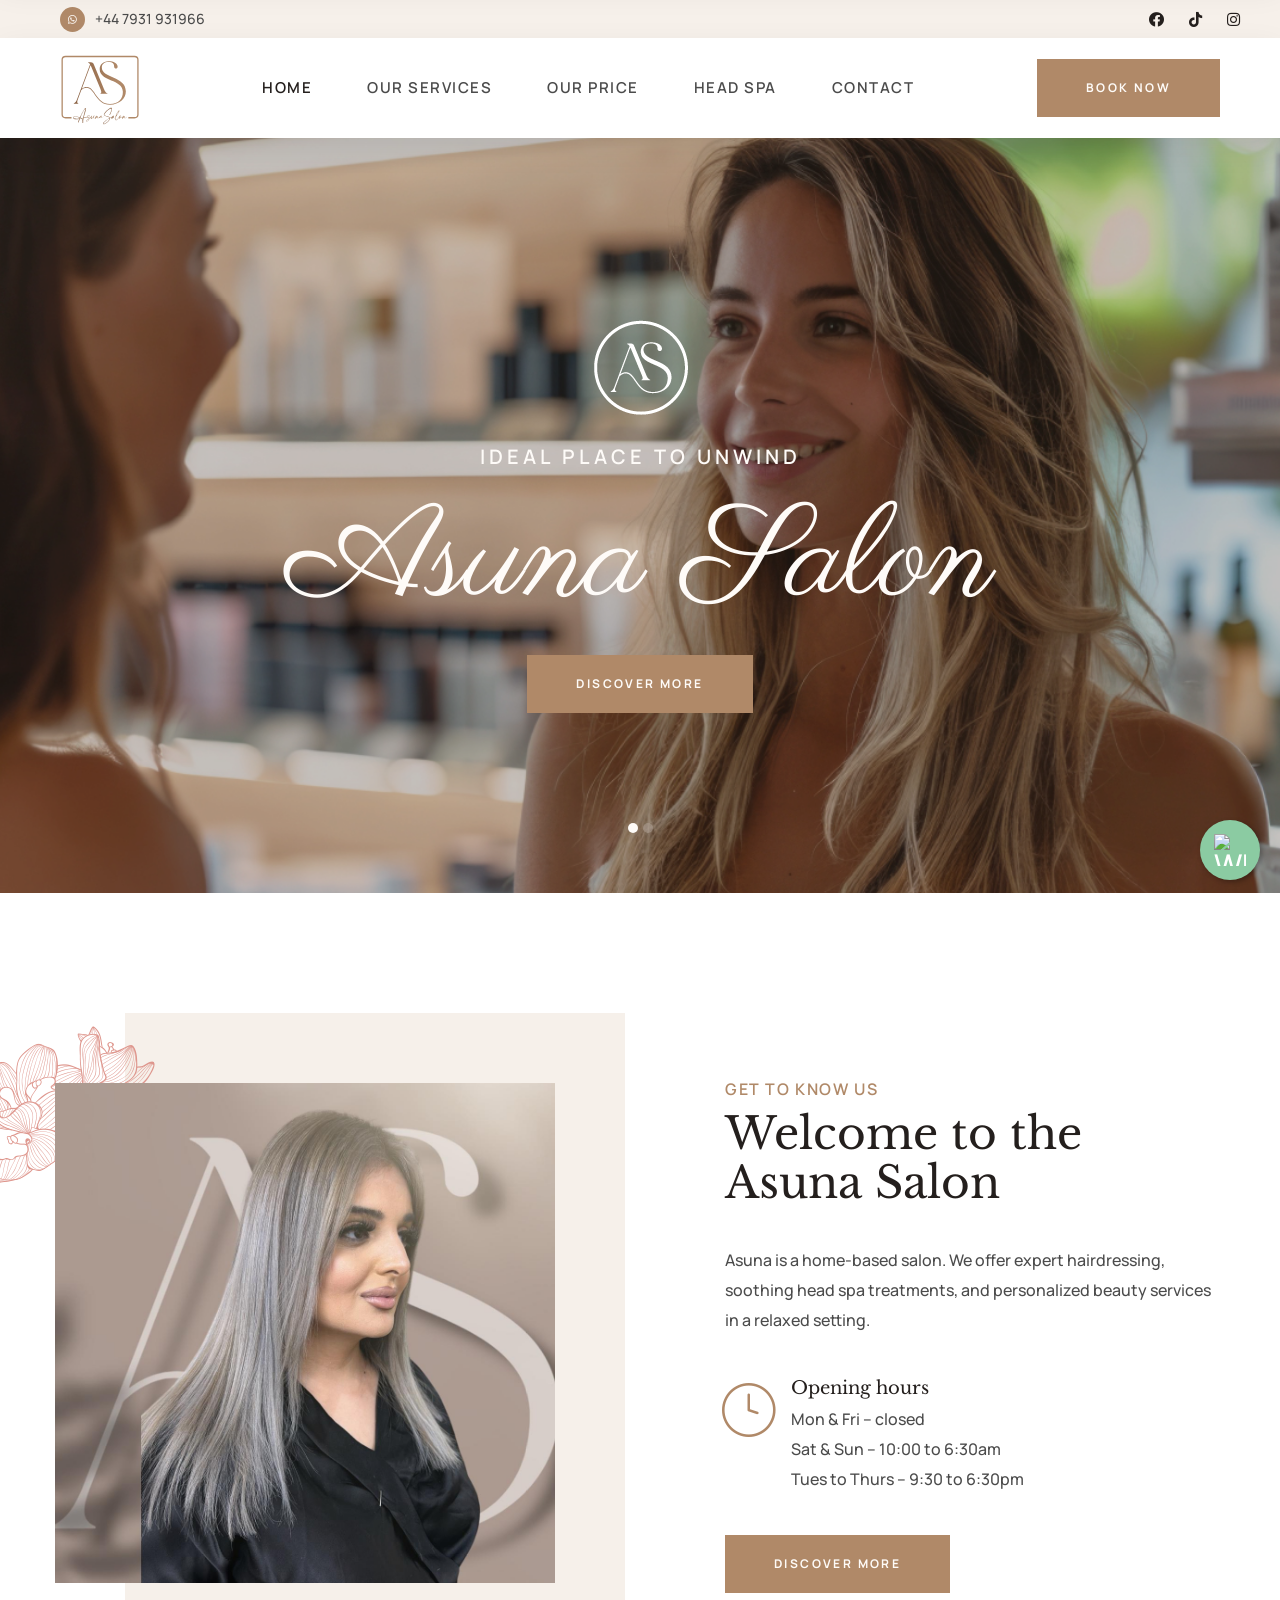
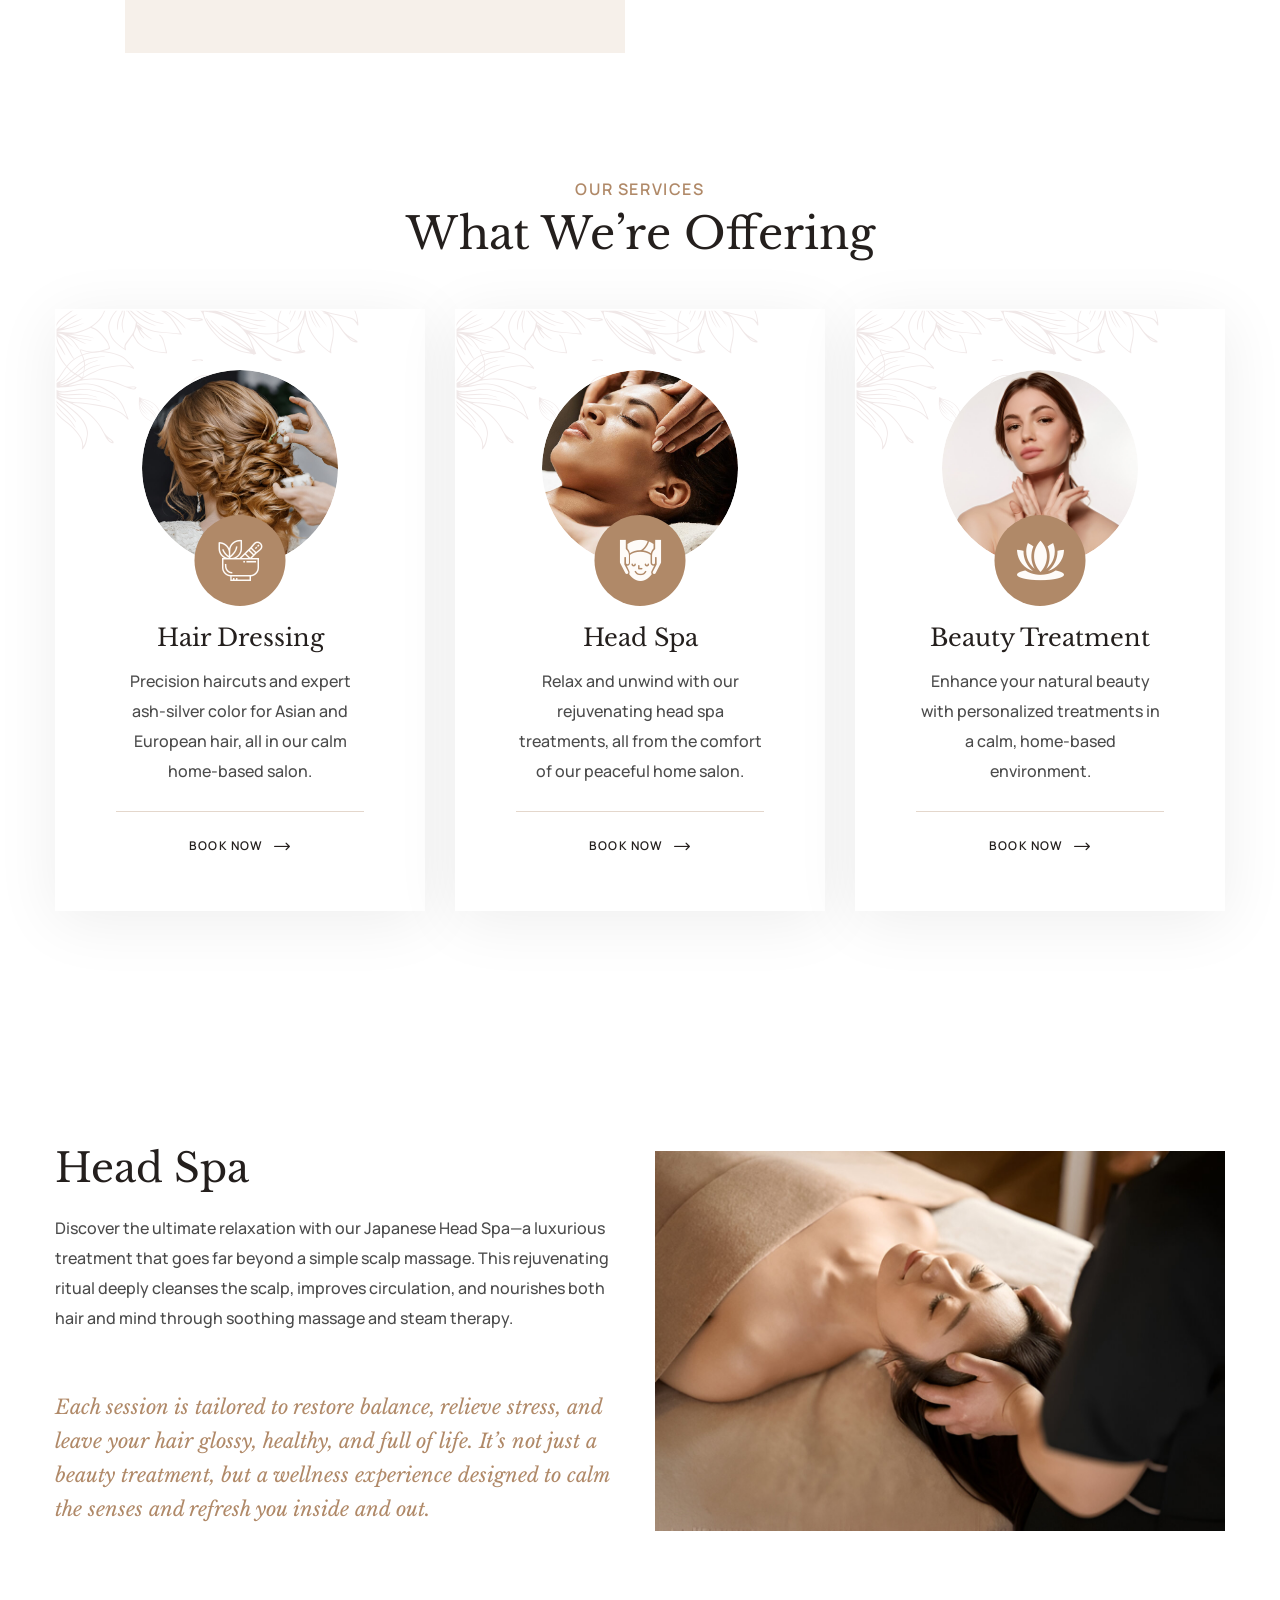
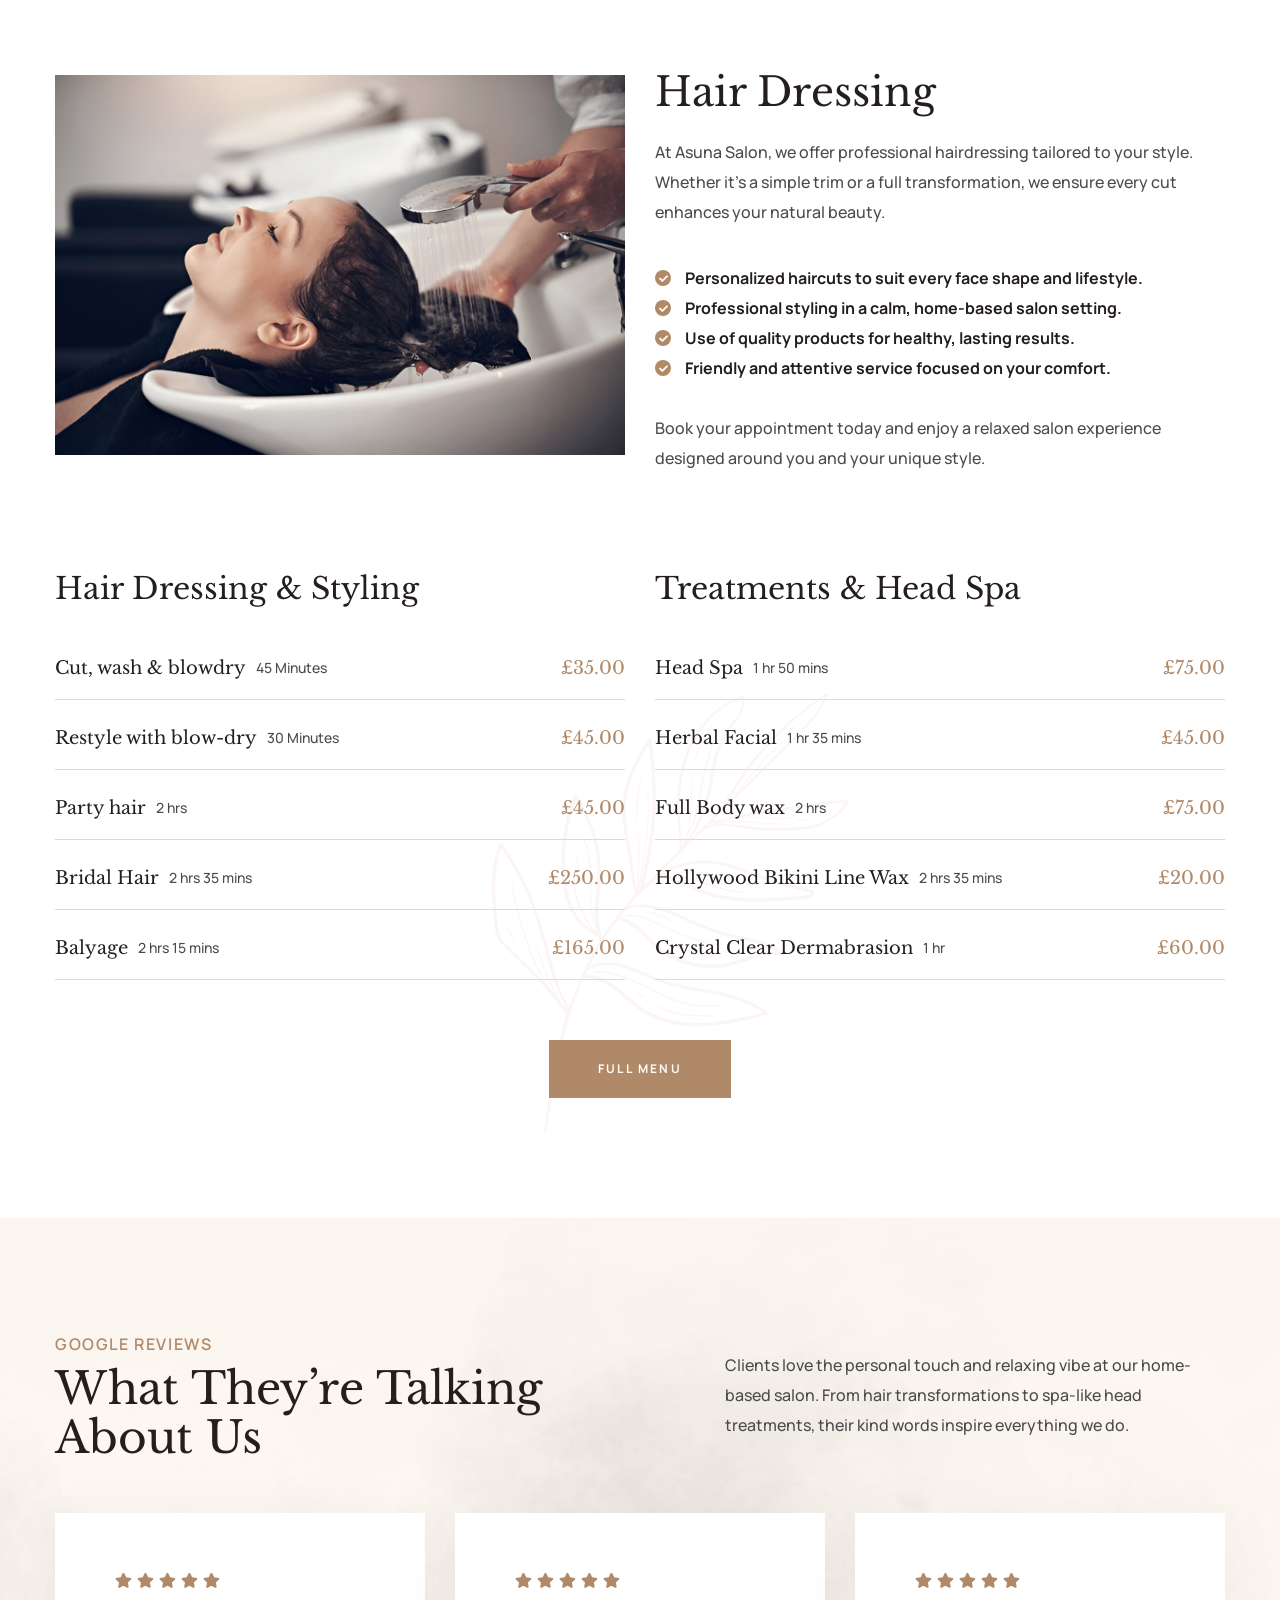
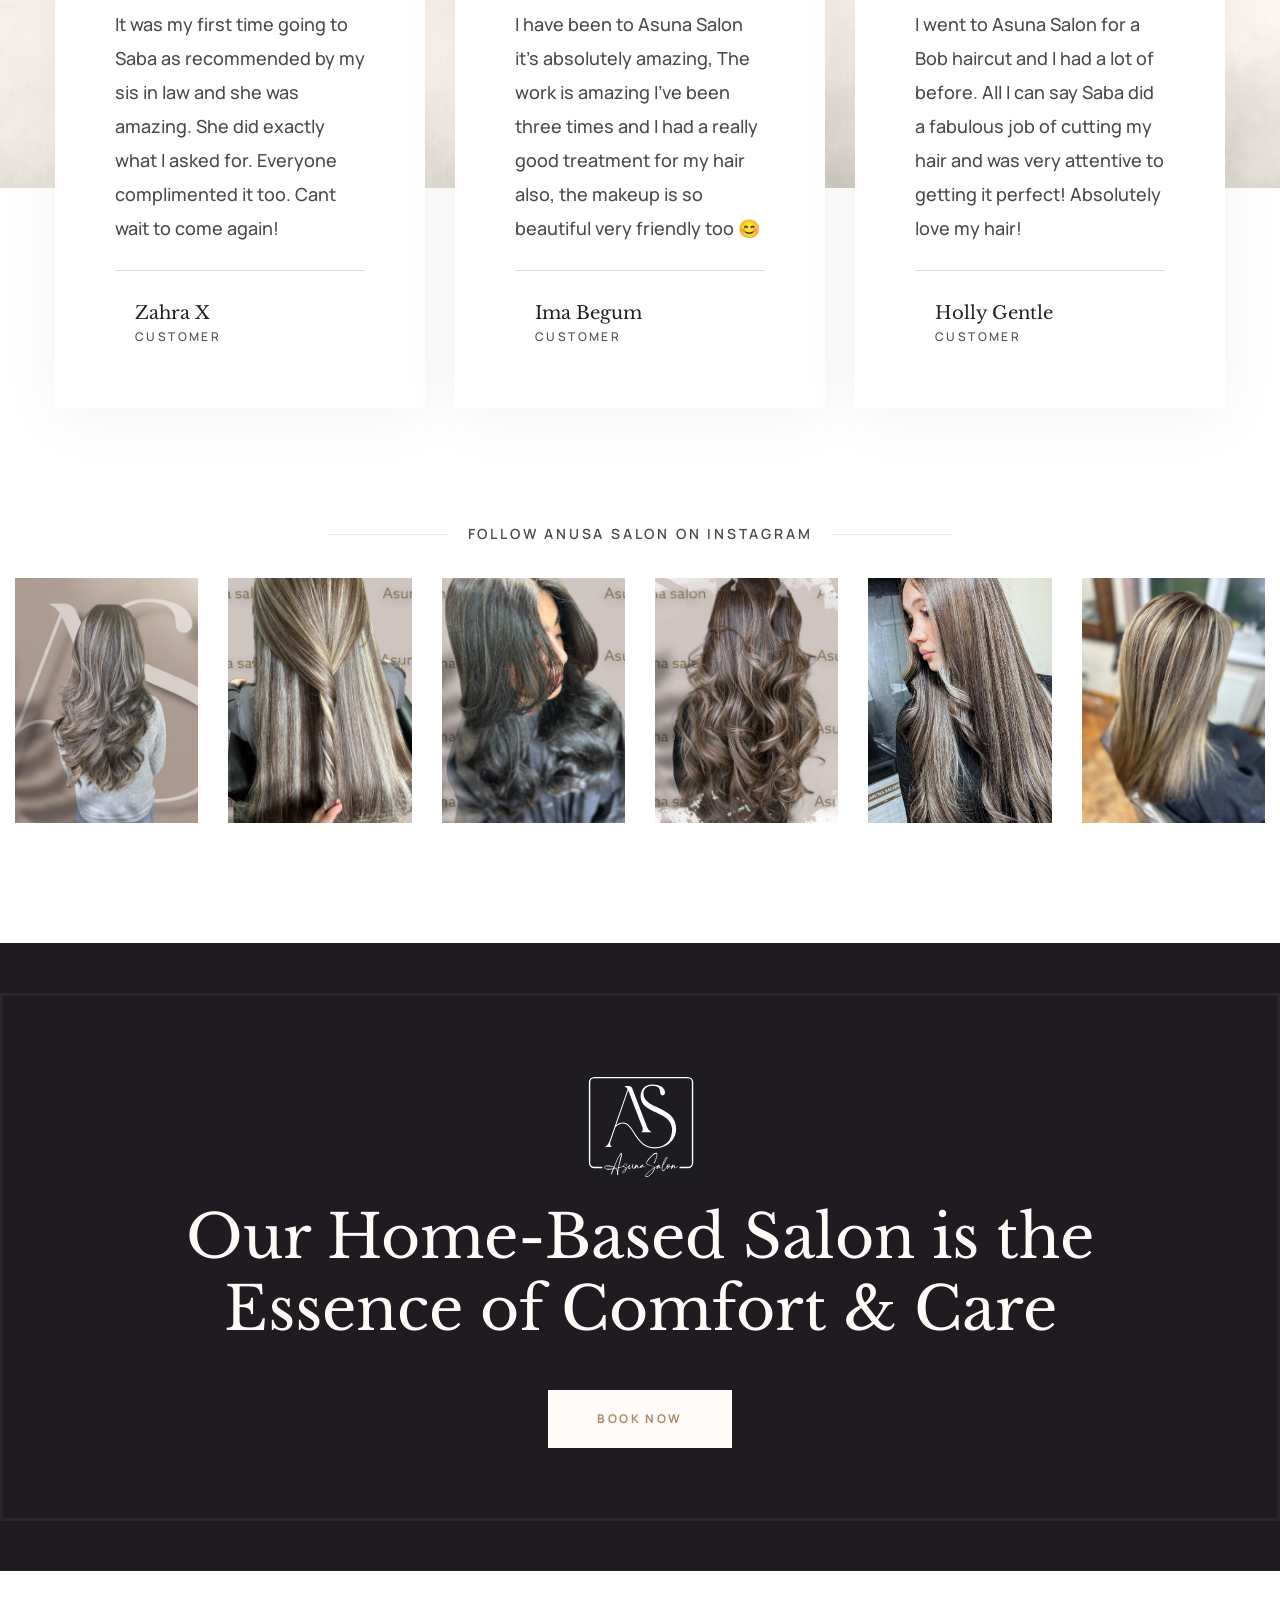
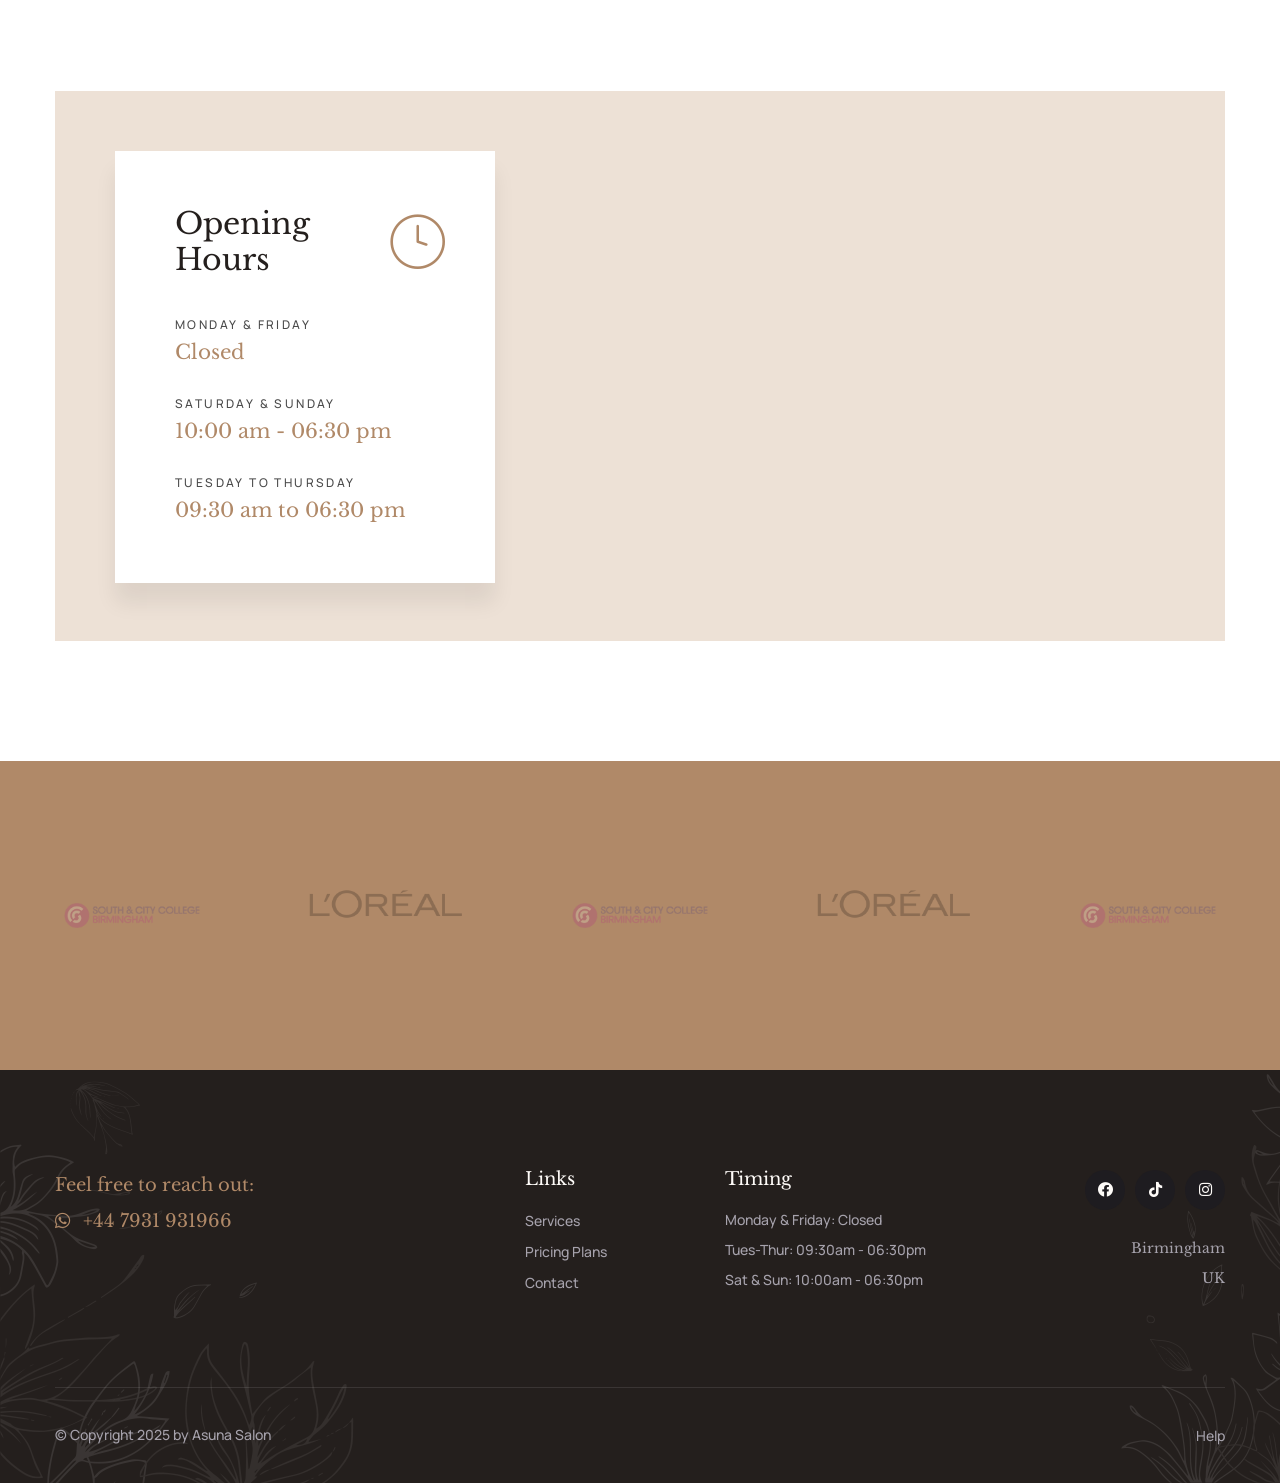
==== commit 2a829258: "small tweaks" ====
--- a/index.html
+++ b/index.html
@@ -457,7 +457,7 @@
                                 <ul class="list-unstyled services-two__list">
                                     <li>
                                         <div class="services-two__services-name">
-                                            <h3><a href="#">Cut, wash & blowdry</a></h3>
+                                            <h3>Cut, wash & blowdry</h3>
                                             <p>45 Minutes</p>
                                         </div>
                                         <div class="services-two__services-price">
@@ -466,7 +466,7 @@
                                     </li>
                                     <li>
                                         <div class="services-two__services-name">
-                                            <h3><a href="#">Restyle with blow-dry</a></h3>
+                                            <h3>Restyle with blow-dry</h3>
                                             <p>30 Minutes</p>
                                         </div>
                                         <div class="services-two__services-price">
@@ -475,7 +475,7 @@
                                     </li>
                                     <li>
                                         <div class="services-two__services-name">
-                                            <h3><a href="#">Party hair</a></h3>
+                                            <h3>Party hair</h3>
                                             <p>2 hrs</p>
                                         </div>
                                         <div class="services-two__services-price">
@@ -484,7 +484,7 @@
                                     </li>
                                     <li>
                                         <div class="services-two__services-name">
-                                            <h3><a href="#">Bridal Hair</a></h3>
+                                            <h3>Bridal Hair</h3>
                                             <p>2 hrs 35 mins</p>
                                         </div>
                                         <div class="services-two__services-price">
@@ -493,7 +493,7 @@
                                     </li>
                                     <li>
                                         <div class="services-two__services-name">
-                                            <h3><a href="#">Balyage</a></h3>
+                                            <h3>Balyage</h3>
                                             <p>2 hrs 15 mins</p>
                                         </div>
                                         <div class="services-two__services-price">
@@ -511,16 +511,16 @@
                                 <ul class="list-unstyled services-two__list">
                                     <li>
                                         <div class="services-two__services-name">
-                                            <h3><a href="">Head Spa</a></h3>
+                                            <h3>Head Spa</h3>
                                             <p>1 hr 50 mins</p>
                                         </div>
                                         <div class="services-two__services-price">
-                                            <h4>£70.00</h4>
+                                            <h4>£75.00</h4>
                                         </div>
                                     </li>
                                     <li>
                                         <div class="services-two__services-name">
-                                            <h3><a href="#">Herbal Facial</a></h3>
+                                            <h3>Herbal Facial</h3>
                                             <p>1 hr 35 mins</p>
                                         </div>
                                         <div class="services-two__services-price">
@@ -529,7 +529,7 @@
                                     </li>
                                     <li>
                                         <div class="services-two__services-name">
-                                            <h3><a href="#">Full Body wax</a></h3>
+                                            <h3>Full Body wax</h3>
                                             <p>2 hrs</p>
                                         </div>
                                         <div class="services-two__services-price">
@@ -538,7 +538,7 @@
                                     </li>
                                     <li>
                                         <div class="services-two__services-name">
-                                            <h3><a href="#">Hollywood Bikini Line Wax </a></h3>
+                                            <h3>Hollywood Bikini Line Wax </h3>
                                             <p>2 hrs 35 mins</p>
                                         </div>
                                         <div class="services-two__services-price">
@@ -547,7 +547,7 @@
                                     </li>
                                     <li>
                                         <div class="services-two__services-name">
-                                            <h3><a href="#">Crystal Clear Dermabrasion</a></h3>
+                                            <h3>Crystal Clear Dermabrasion</h3>
                                             <p>1 hr</p>
                                         </div>
                                         <div class="services-two__services-price">
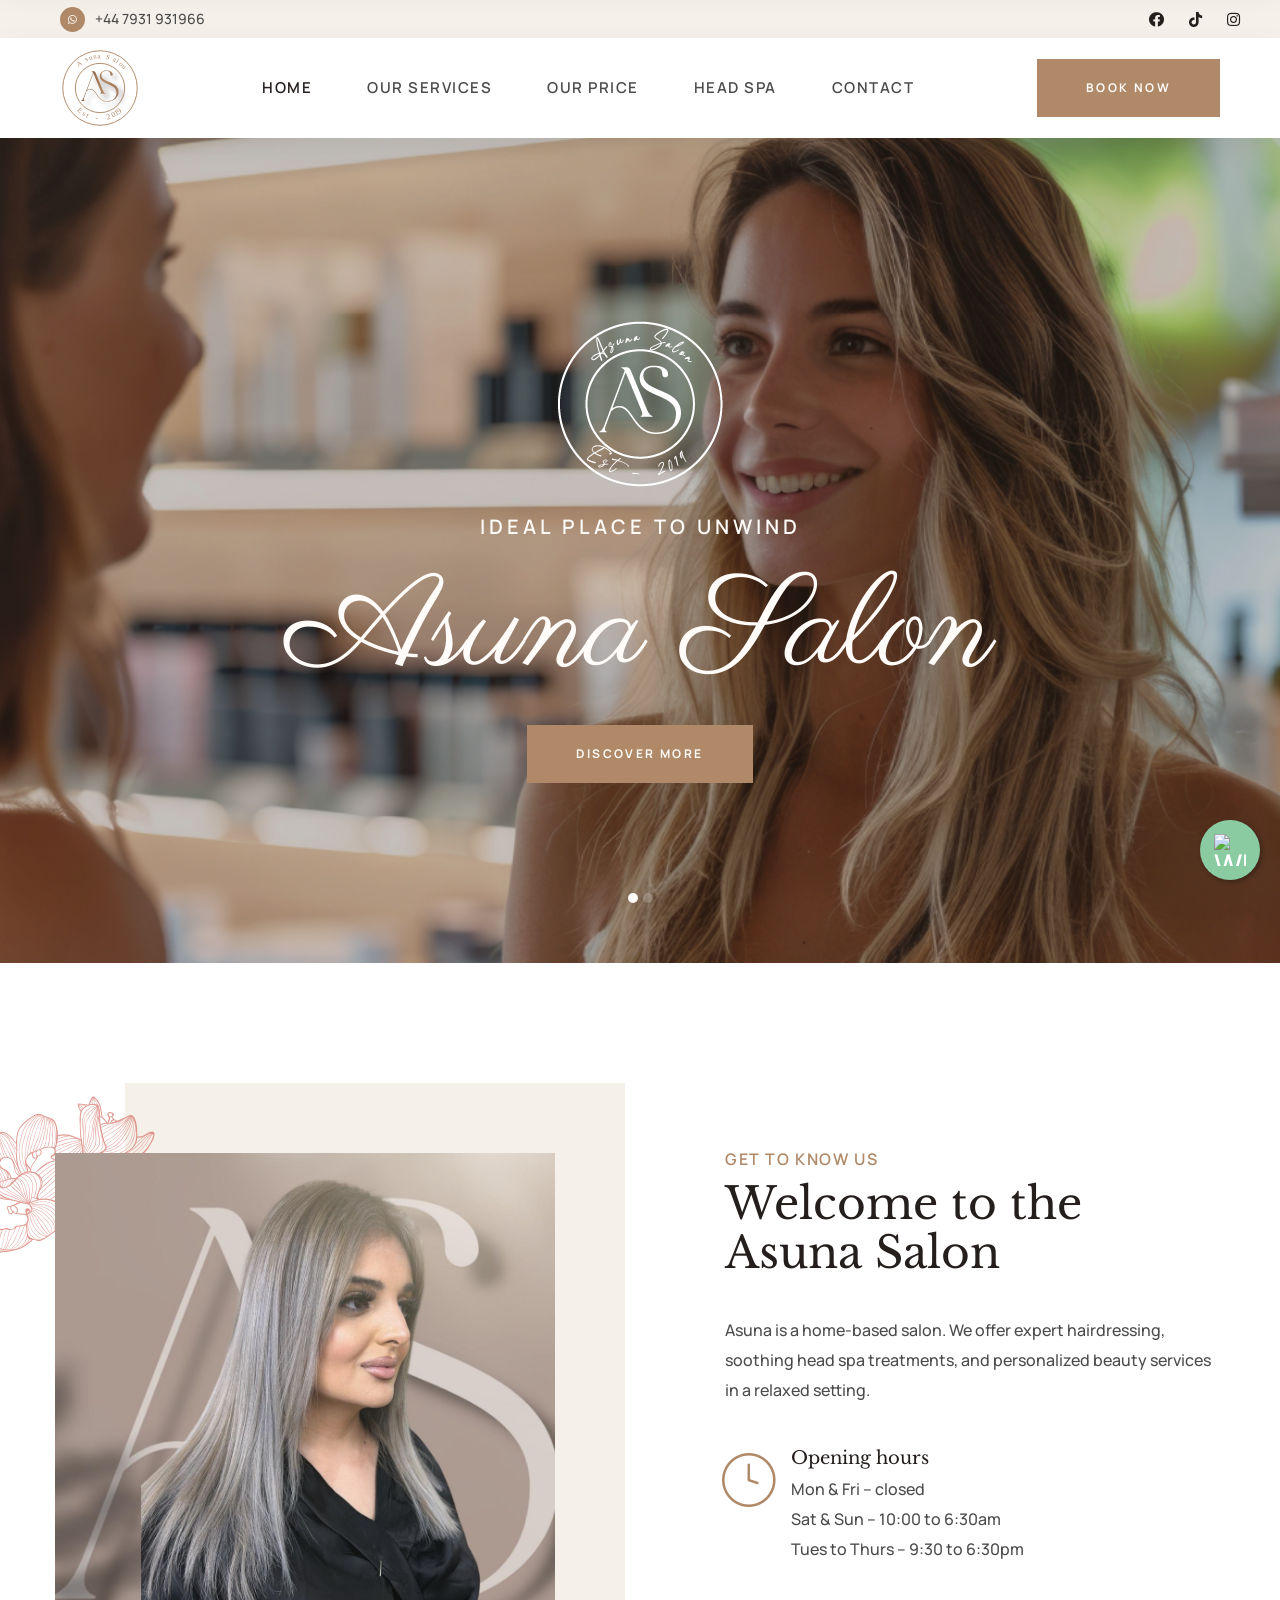
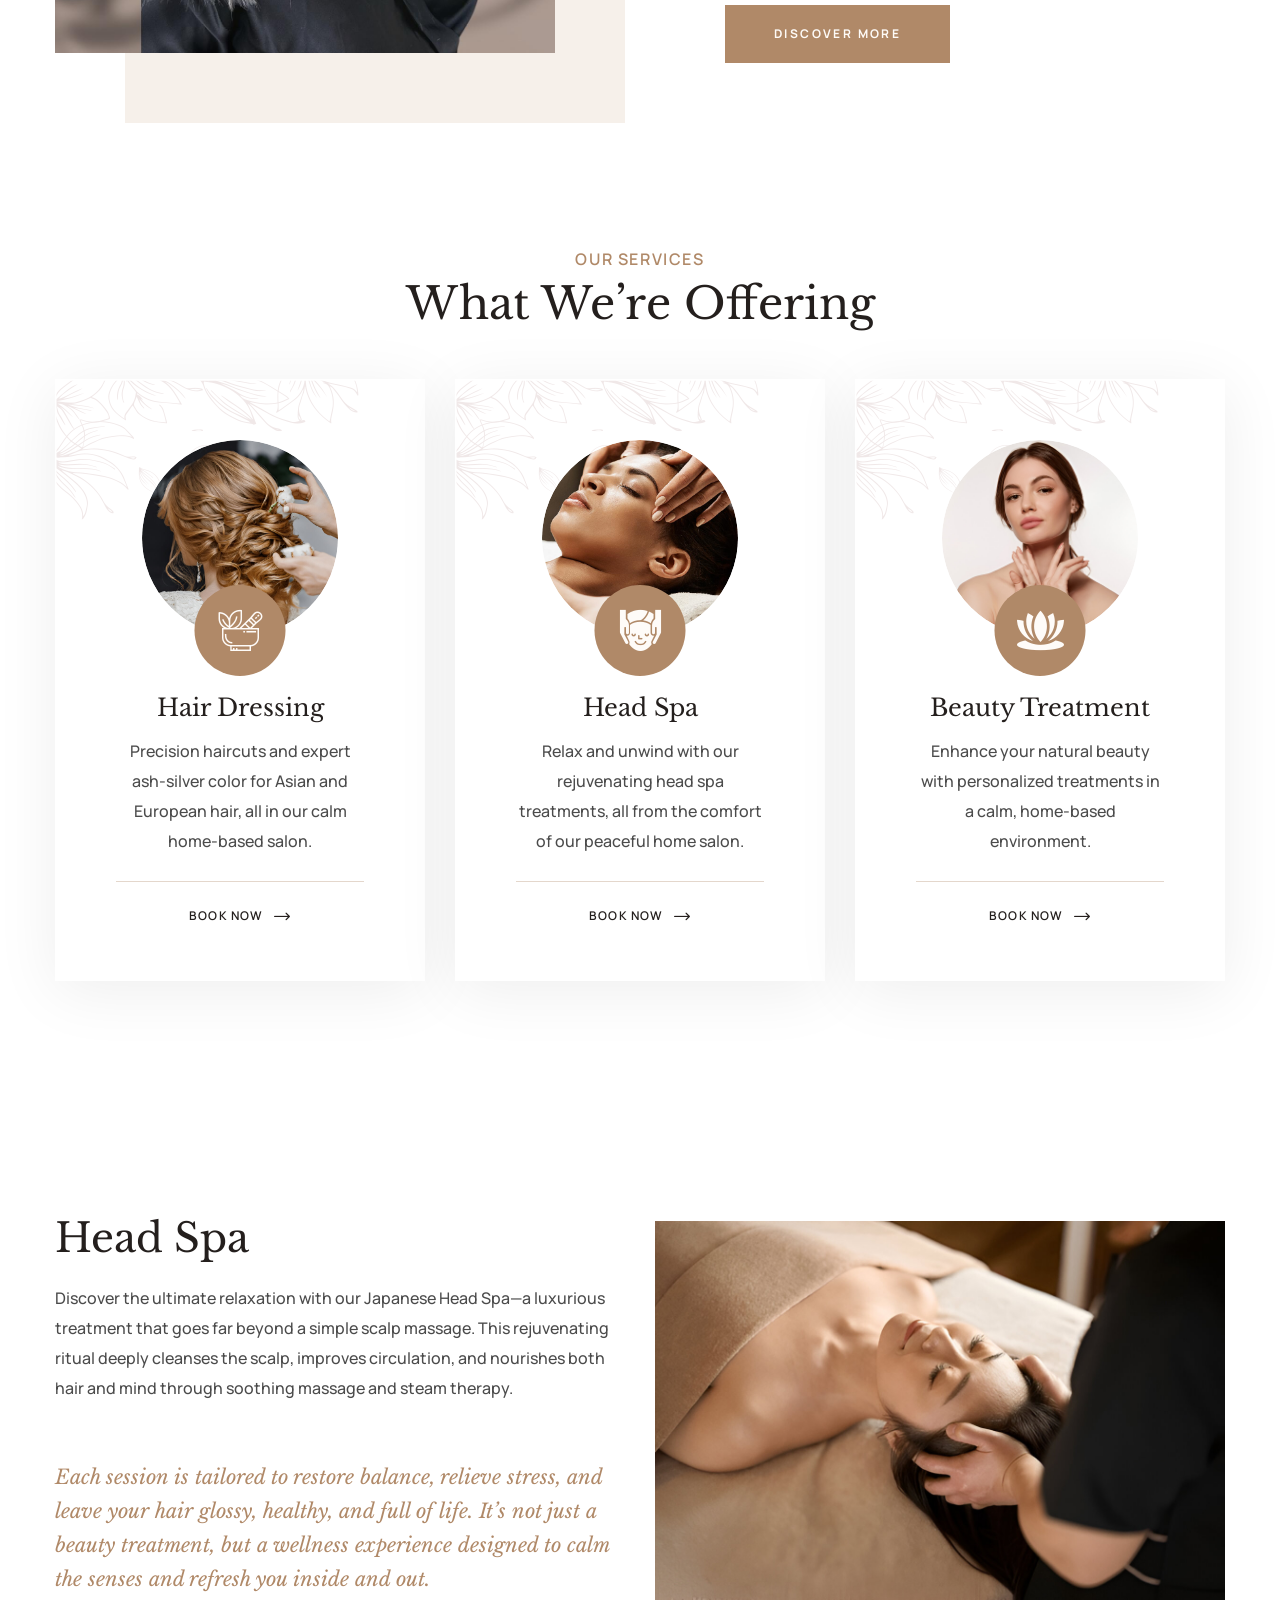
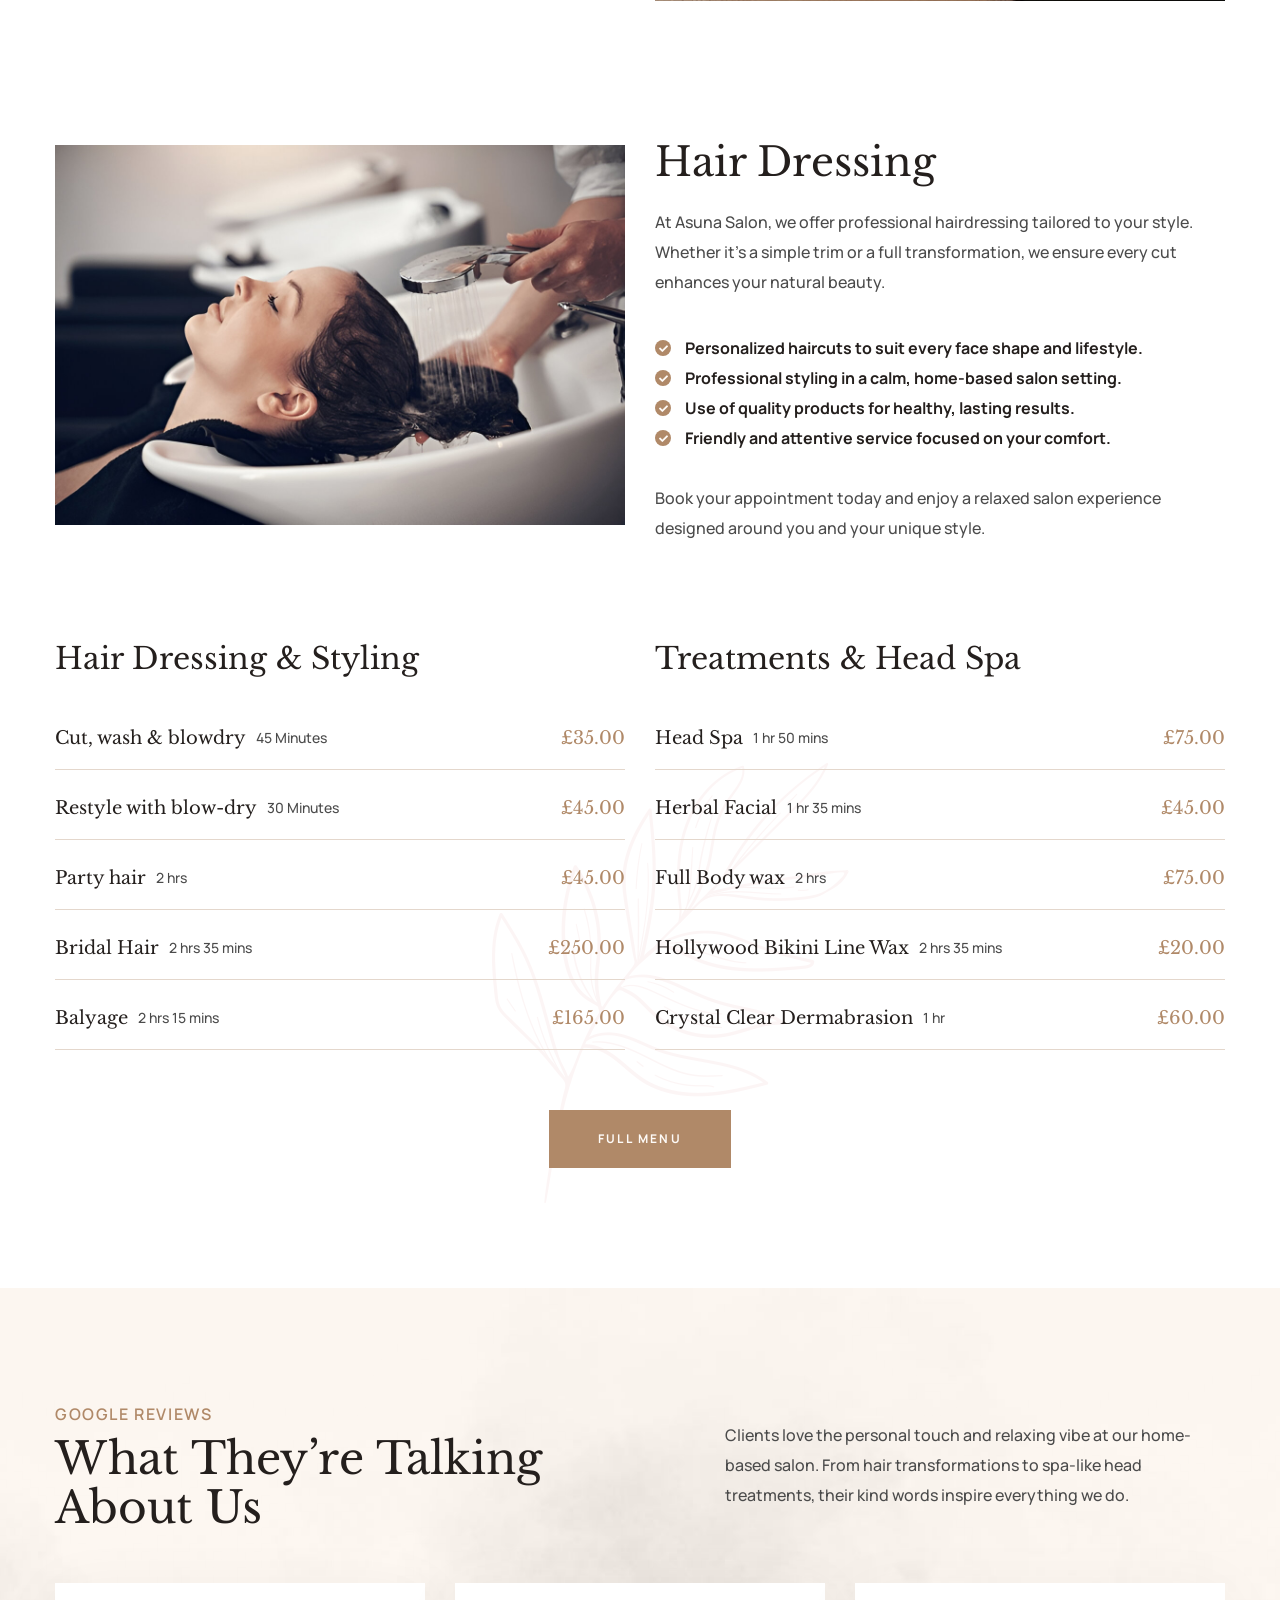
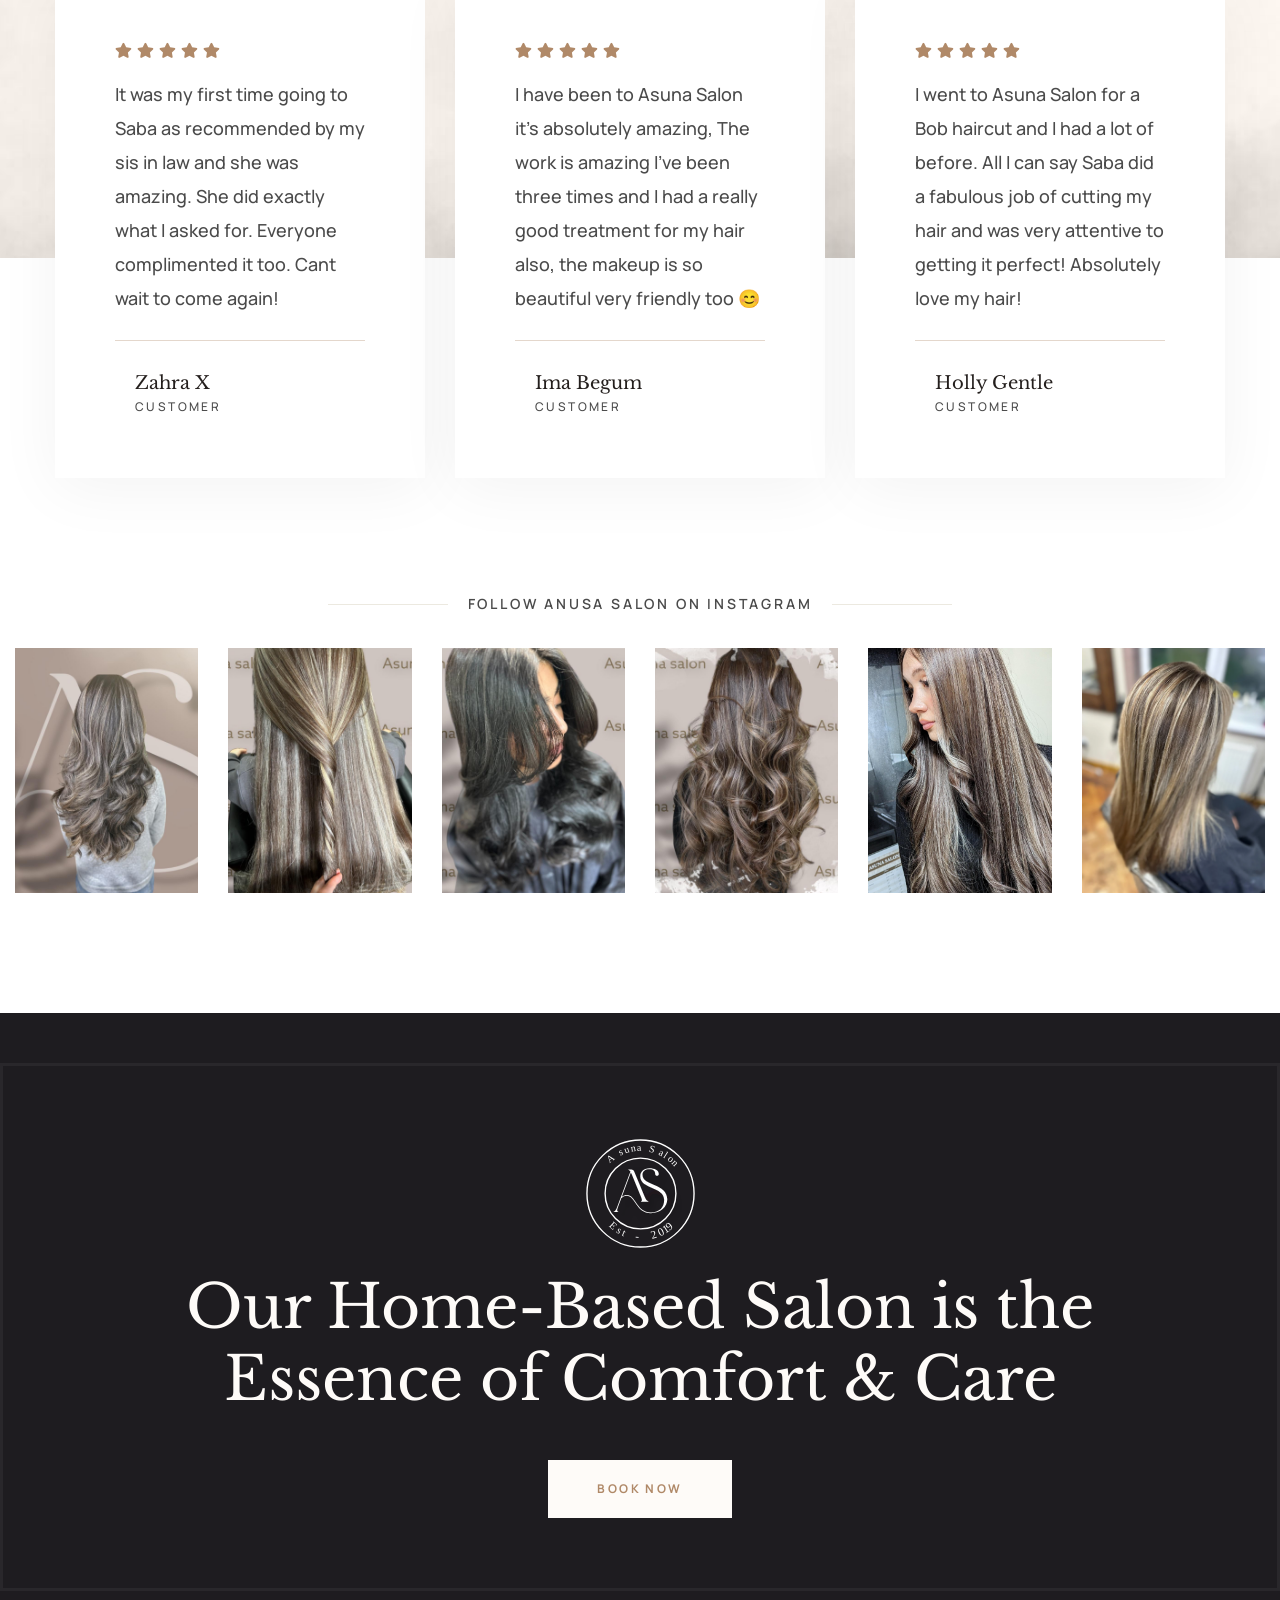
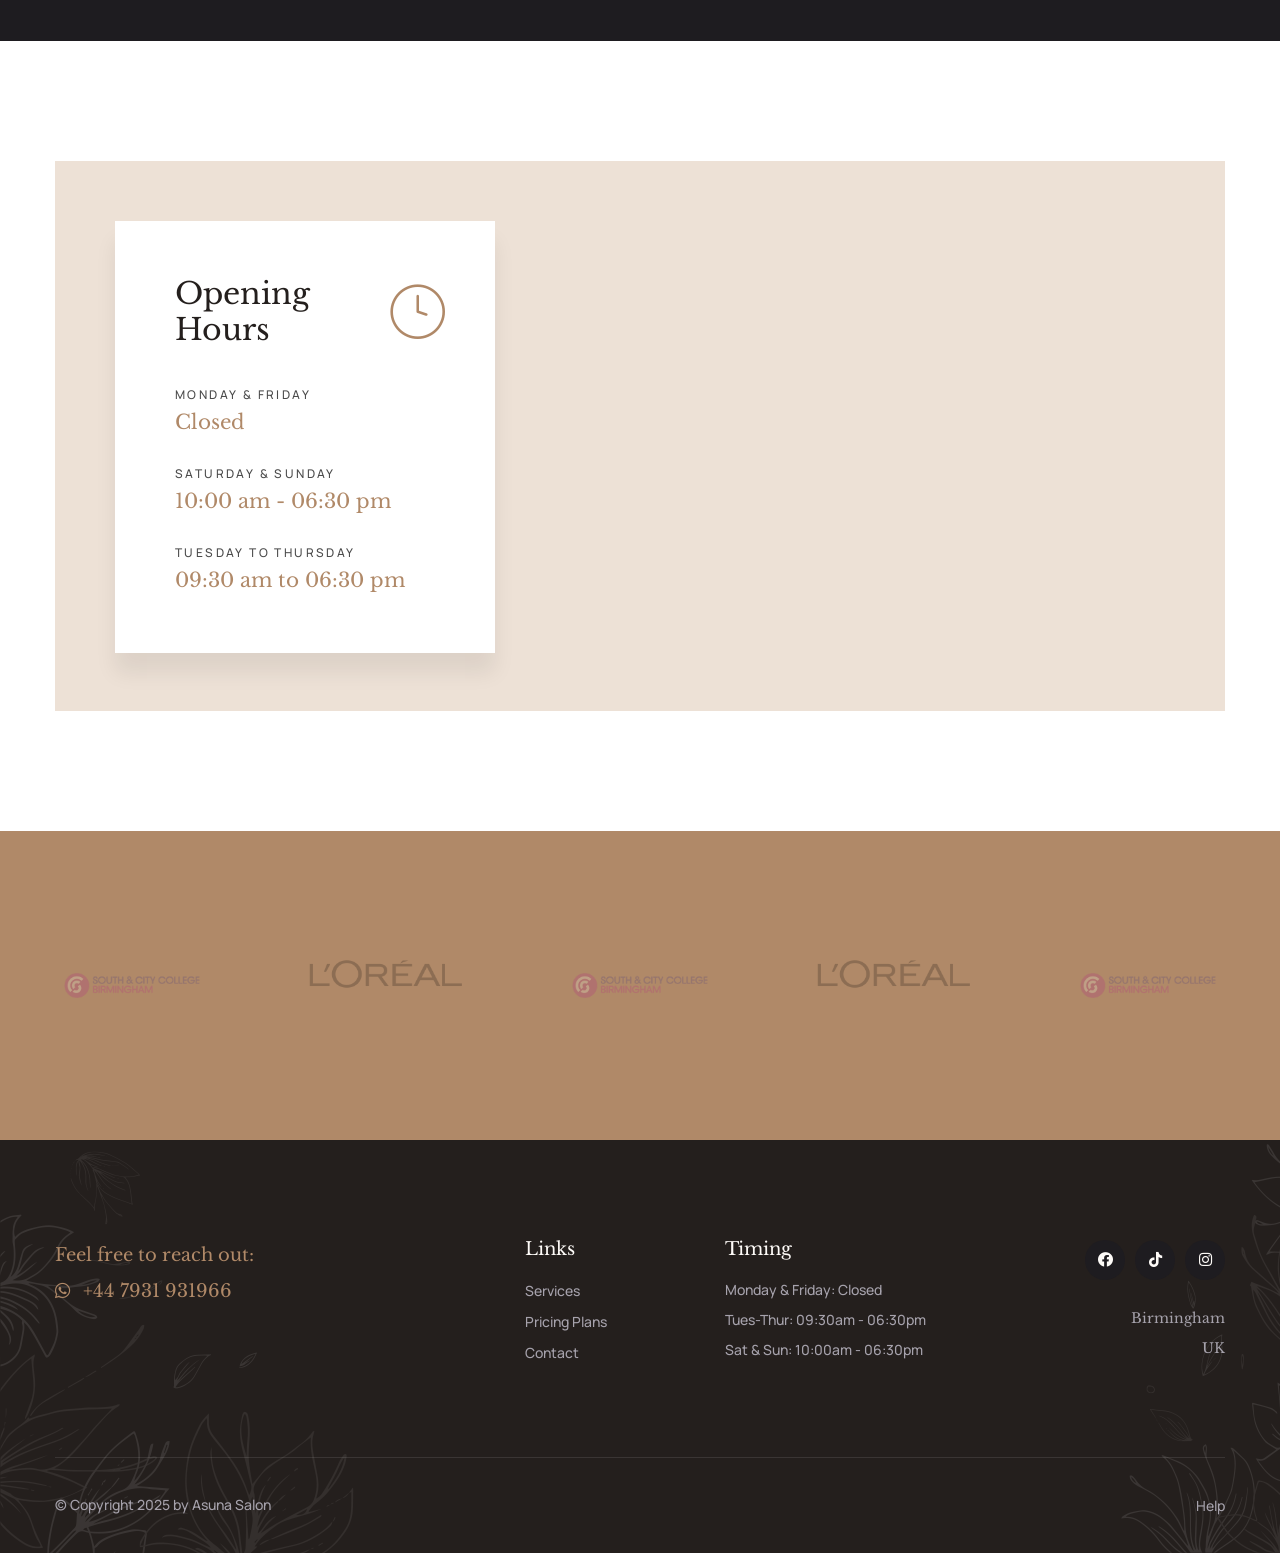
==== commit 7dcc6a81: "new logo update" ====
--- a/index.html
+++ b/index.html
@@ -162,7 +162,7 @@
                                 <div class="col-xl-12">
                                     <div class="main-slider__content">
                                         <div class="main-slider__icon">
-                                            <img src="assets/images/icon/main-slider-icon-1.png" alt="">
+                                            <img  src="assets/images/icon/slider-logo.png" alt="">
                                             <!-- <img src="assets/images/My-images/nav-logo-white.svg" alt=""> -->
                                         </div>
                                         <p class="main-slider__sub-title">ideal place to unwind</p>
@@ -185,8 +185,8 @@
                                 <div class="col-xl-12">
                                     <div class="main-slider__content">
                                         <div class="main-slider__icon">
-                                            <!-- <img src="assets/images/My-images/nav-logo-white.svg" alt=""> -->
-                                            <img src="assets/images/icon/main-slider-icon-1.png" alt="">
+                                            <img src="assets/images/icon/slider-logo.png" alt="">
+                                            <!-- <img src="assets/images/icon/main-slider-icon-1.png" alt=""> -->
 
                                         </div>
                                         <p class="main-slider__sub-title">ideal place to unwind</p>
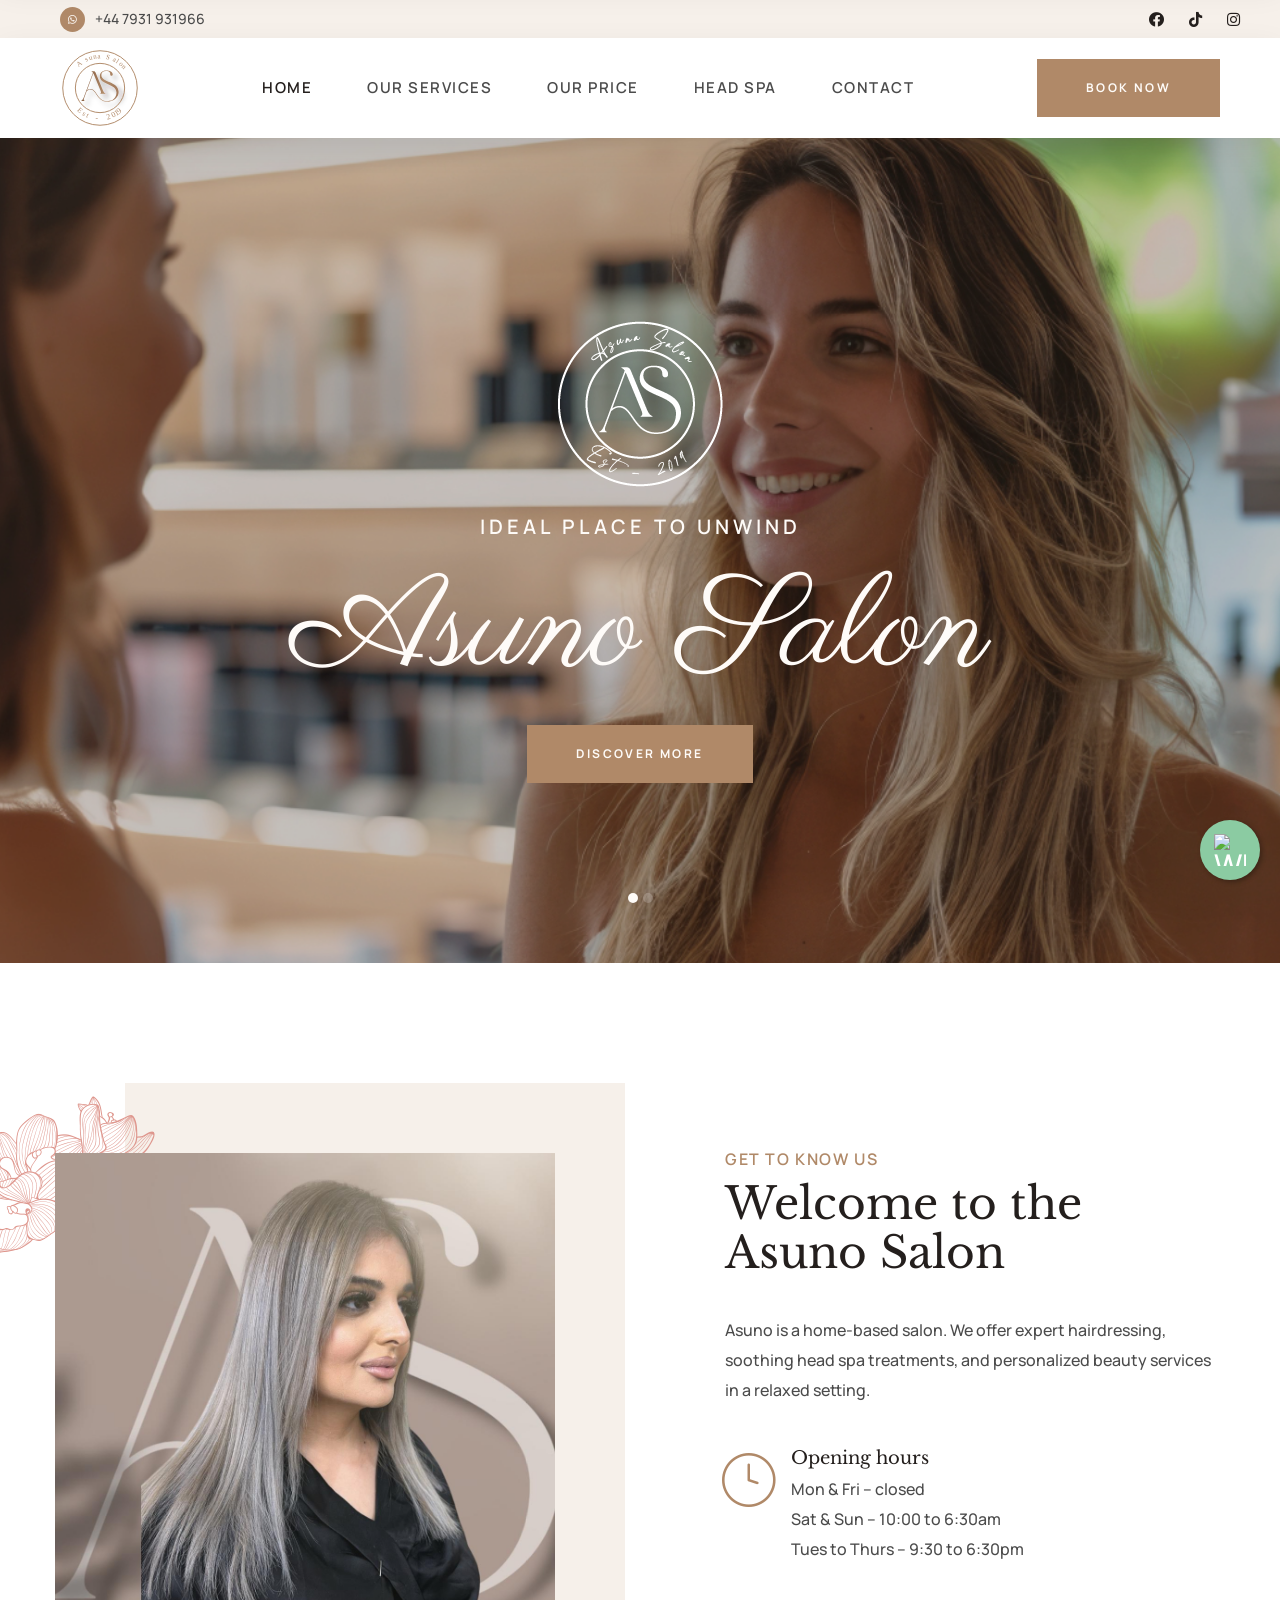
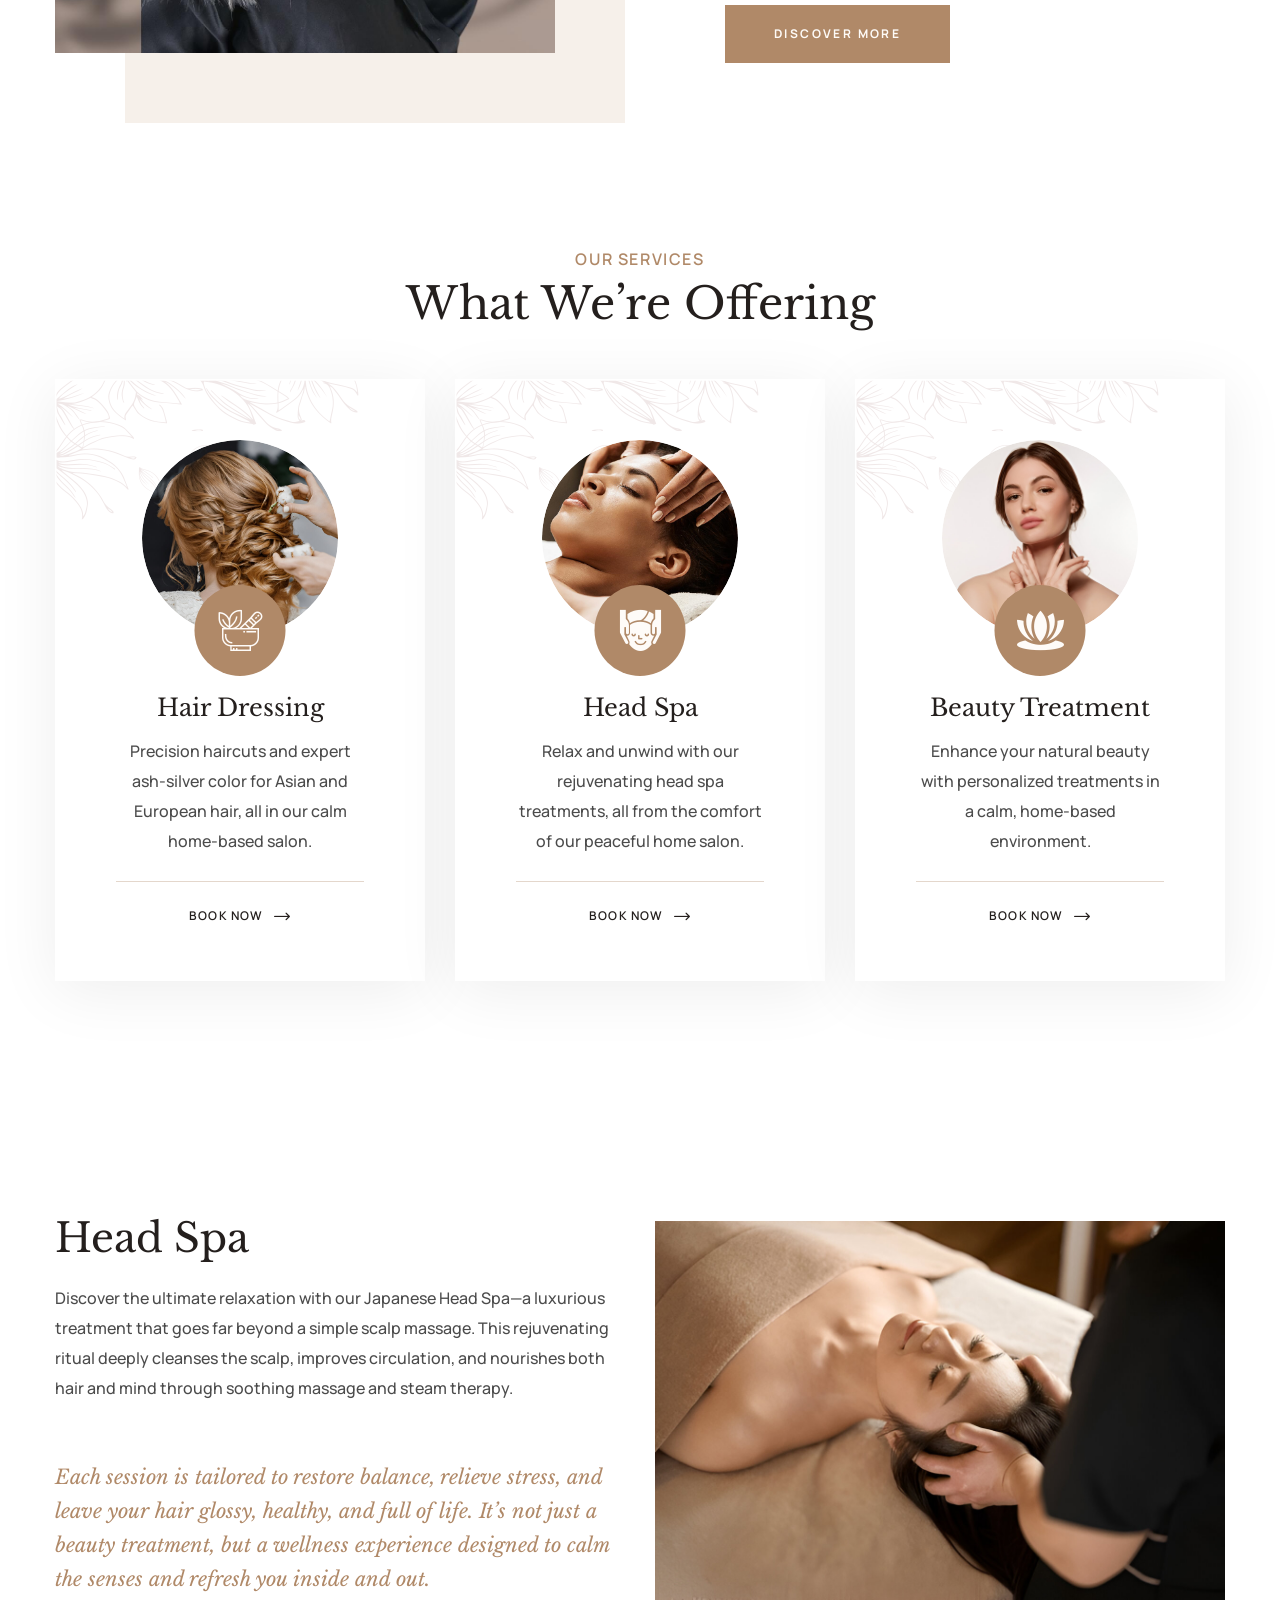
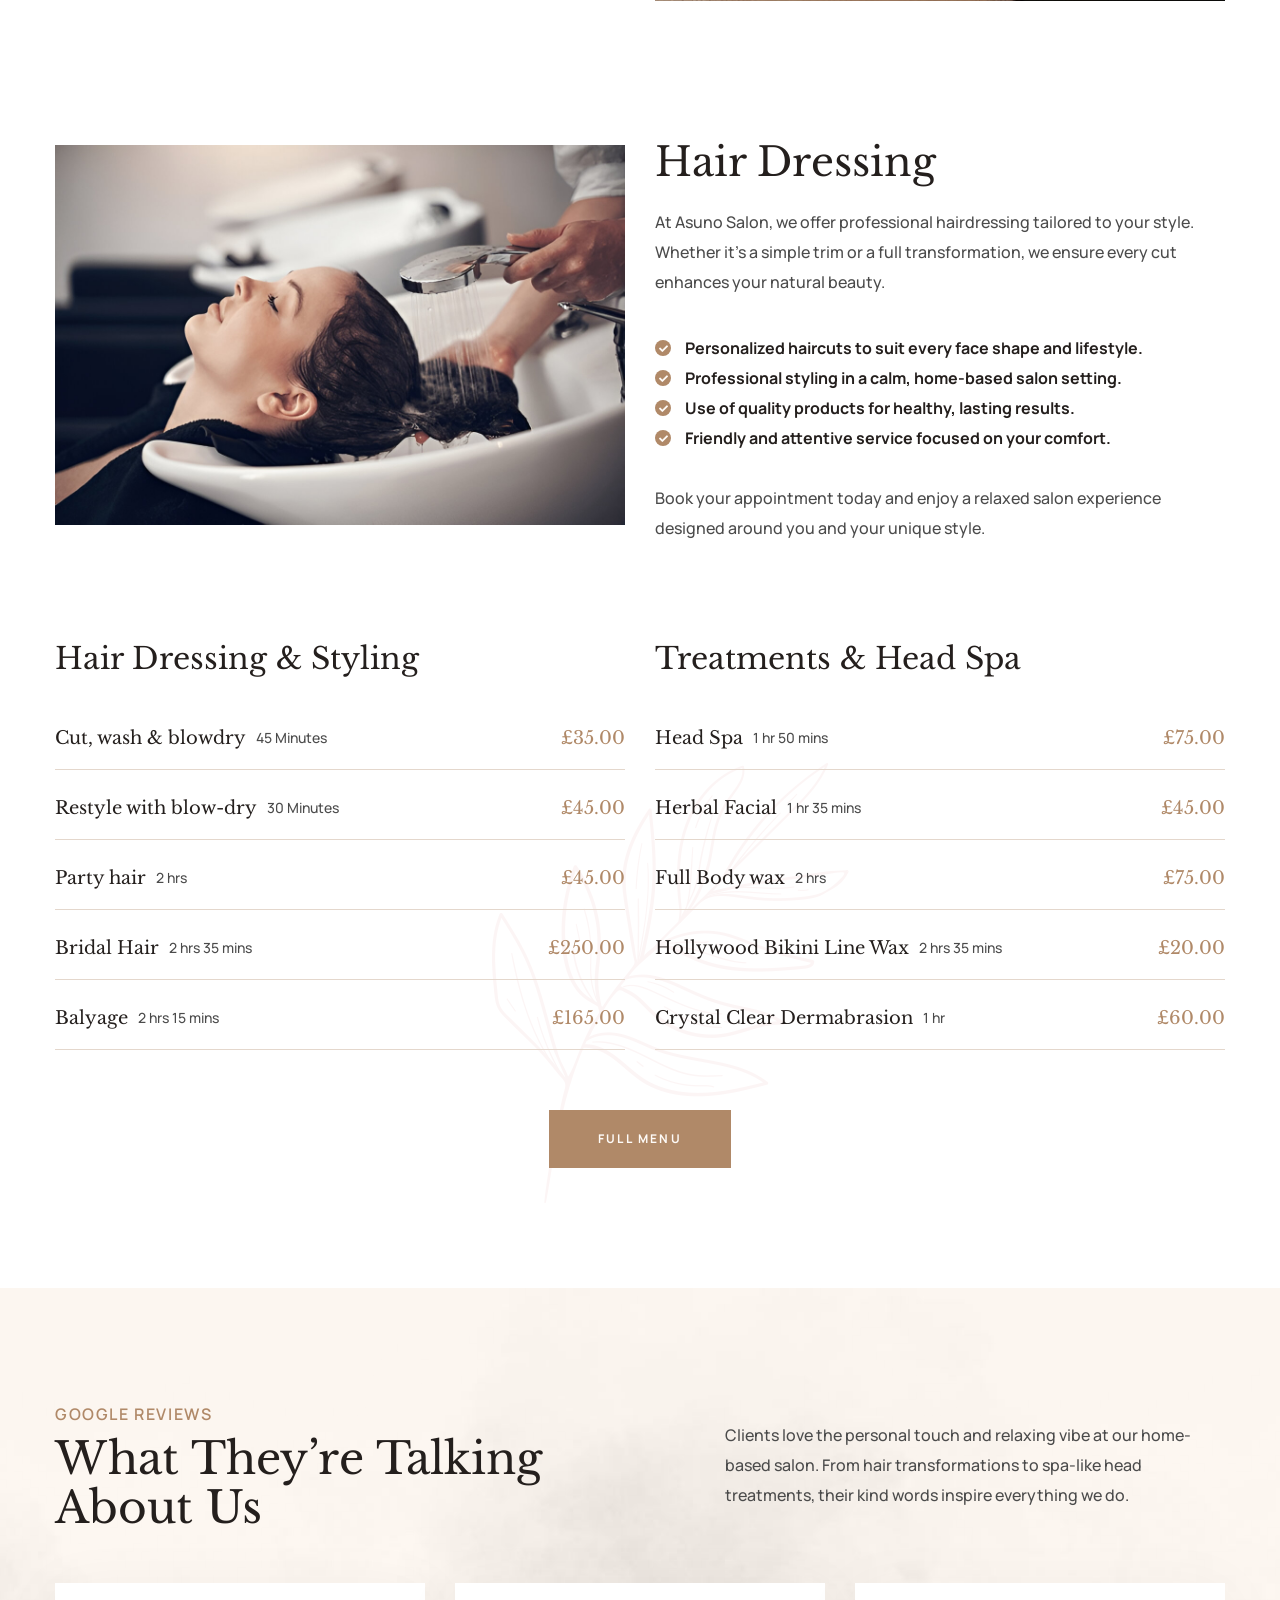
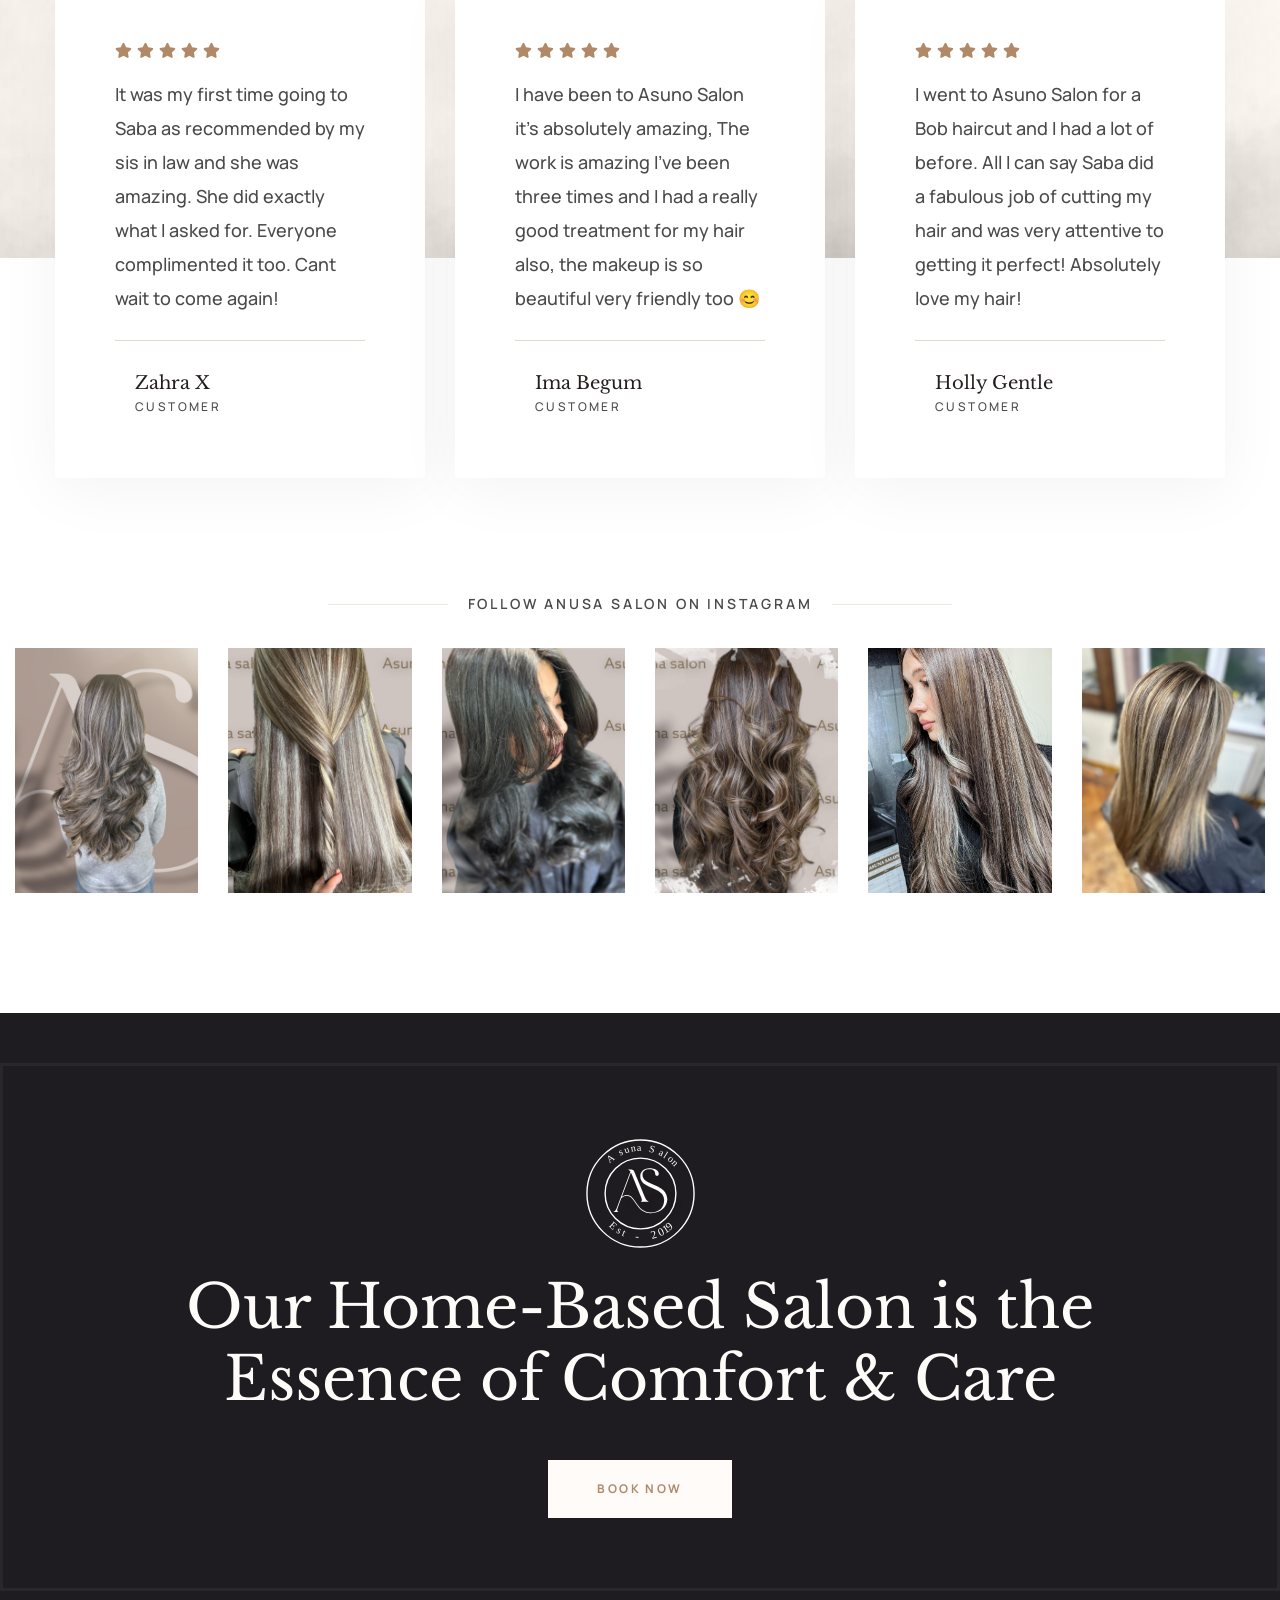
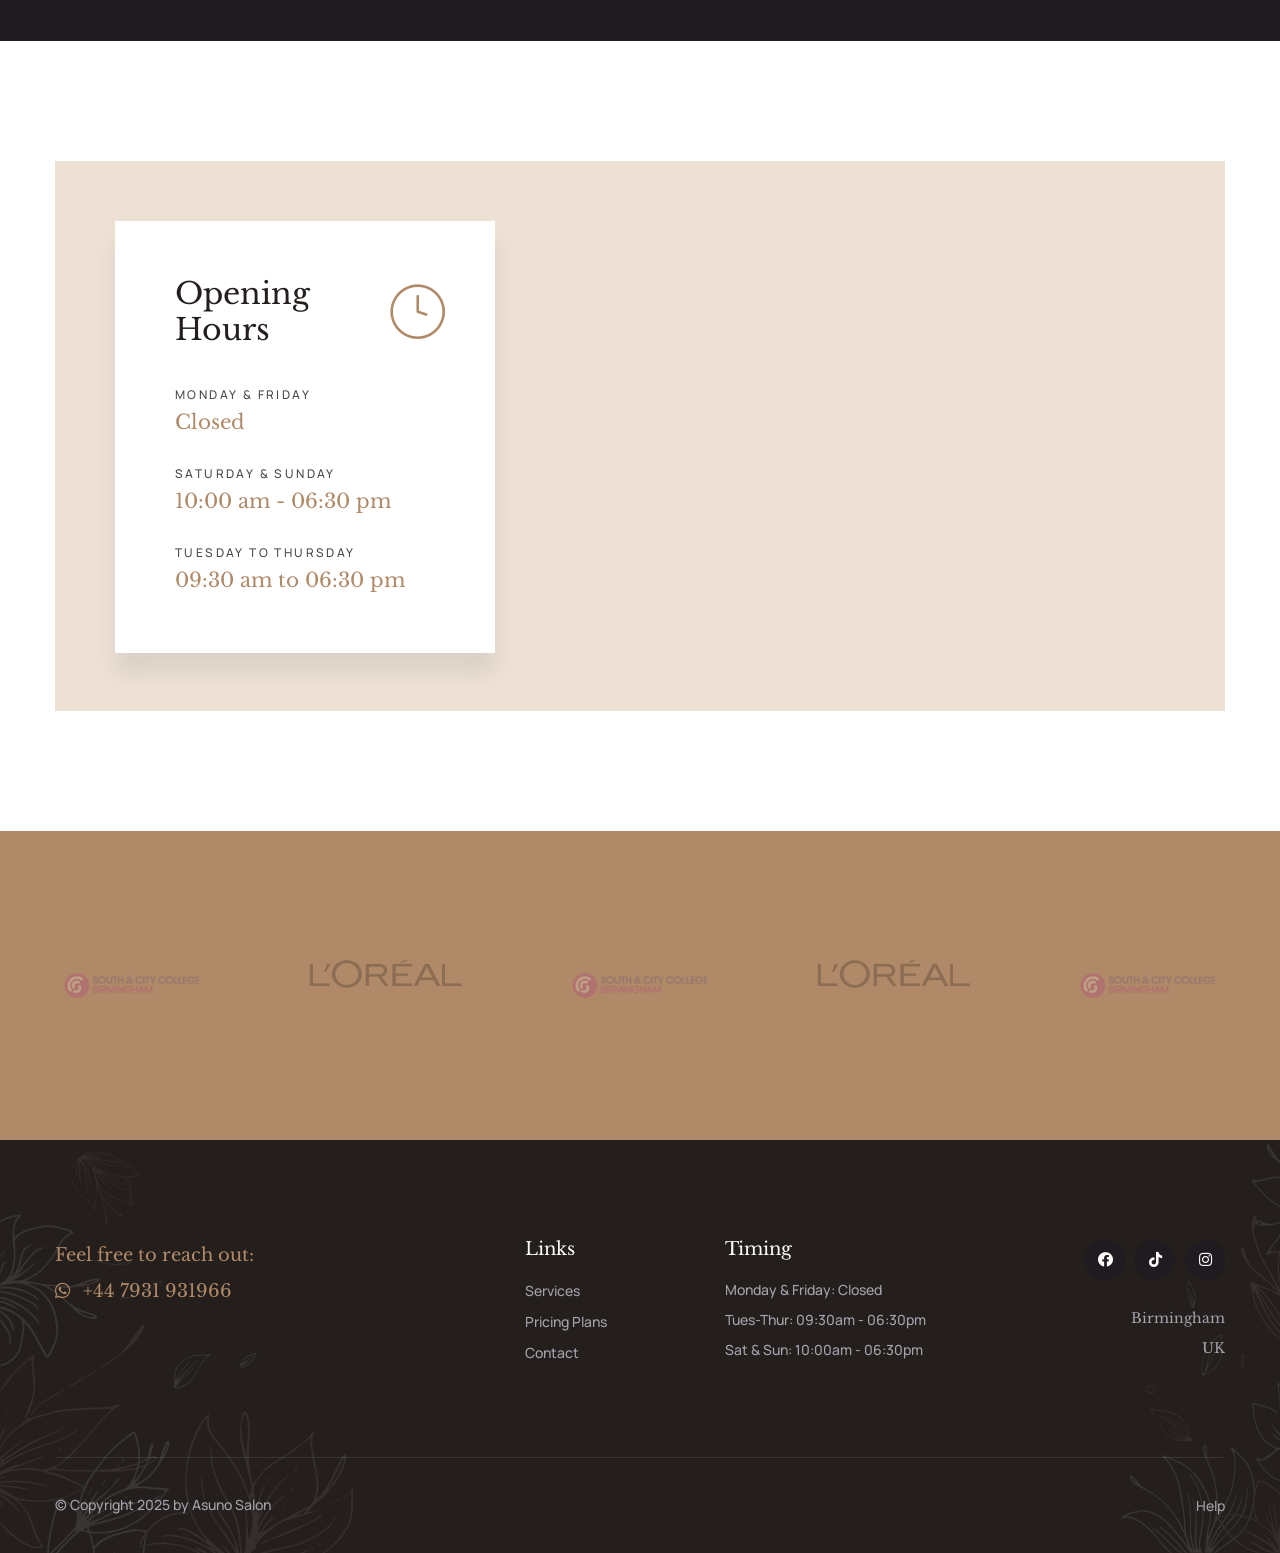
==== commit 0d9cc46a: "Asuno check" ====
--- a/index.html
+++ b/index.html
@@ -4,13 +4,13 @@
 <head>
     <meta charset="UTF-8" />
     <meta name="viewport" content="width=device-width, initial-scale=1.0" />
-    <title> Home Page || Asuna Salon </title>
+    <title> Home Page || Asuno Salon </title>
     <!-- favicons Icons -->
     <link rel="apple-touch-icon" sizes="180x180" href="assets/images/favicons/apple-touch-icon.png" />
     <link rel="icon" type="image/png" sizes="32x32" href="assets/images/favicons/favicon-32x32.png" />
     <link rel="icon" type="image/png" sizes="16x16" href="assets/images/favicons/favicon-16x16.png" />
     <link rel="manifest" href="assets/images/favicons/site.webmanifest" />
-    <meta name="description" content="Asuna Salon - Beauty and Wellness" />
+    <meta name="description" content="Asuno Salon - Beauty and Wellness" />
 
     <!-- fonts -->
     <link rel="preconnect" href="https://fonts.googleapis.com">
@@ -81,8 +81,8 @@
                         <div class="main-header__top-right">
                             <div class="main-header__social">
                                 <a target="_blank" href="https://www.facebook.com/asunasalon/"><i class="fab fa-facebook"></i></a>
-                                <a target="_blank" href="https://www.tiktok.com/@saba.asuna"><i class="fab fa-tiktok"></i></a>
-                                <a target="_blank" href="https://www.instagram.com/saba.asuna/"><i class="fab fa-instagram"></i></a>
+                                <a target="_blank" href="https://www.tiktok.com/@saba.asuno"><i class="fab fa-tiktok"></i></a>
+                                <a target="_blank" href="https://www.instagram.com/saba.asuno/"><i class="fab fa-instagram"></i></a>
                             </div>
                             <div class="main-header__btn-box">
                                 
@@ -166,7 +166,7 @@
                                             <!-- <img src="assets/images/My-images/nav-logo-white.svg" alt=""> -->
                                         </div>
                                         <p class="main-slider__sub-title">ideal place to unwind</p>
-                                        <h2 class="main-slider__title">Asuna Salon</h2>
+                                        <h2 class="main-slider__title">Asuno Salon</h2>
                                         <div class="main-slider__btn-box">
                                             <a href="hair-styling.html" class="thm-btn main-slider__btn">Discover more</a>
                                         </div>
@@ -190,7 +190,7 @@
 
                                         </div>
                                         <p class="main-slider__sub-title">ideal place to unwind</p>
-                                        <h2 class="main-slider__title">Asuna Salon</h2>
+                                        <h2 class="main-slider__title">Asuno Salon</h2>
                                         <div class="main-slider__btn-box">
                                             <a href="hair-styling.html" class="thm-btn main-slider__btn">Discover more</a>
                                         </div>
@@ -232,9 +232,9 @@
                             <div class="section-title text-left">
                                 <span class="section-title__tagline">Get to know us</span>
                                 <h2 class="section-title__title">Welcome to the
-                                    <br> Asuna Salon</h2>
-                            </div>
-                            <p class="welcome-one__text">Asuna is a home-based salon. We offer expert hairdressing, soothing head spa treatments, and personalized beauty services in a relaxed setting.</p>
+                                    <br> Asuno Salon</h2>
+                            </div>
+                            <p class="welcome-one__text">Asuno is a home-based salon. We offer expert hairdressing, soothing head spa treatments, and personalized beauty services in a relaxed setting.</p>
                             <ul class="welcome-one__points list-unstyled">
                                 <li>
                                     <div class="icon">
@@ -393,7 +393,7 @@
                         <div class="col-xl-6 col-lg-6">
                             <div class="services-details-one__benefits-right">
                                 <h3 class="services-details-one__benefits-title">Hair Dressing</h3> 
-                                <p class="services-details-one__benefits-text">At Asuna Salon, we offer professional hairdressing tailored to your style. Whether it's a simple trim or a full transformation, we ensure every cut enhances your natural beauty.</p>
+                                <p class="services-details-one__benefits-text">At Asuno Salon, we offer professional hairdressing tailored to your style. Whether it's a simple trim or a full transformation, we ensure every cut enhances your natural beauty.</p>
                                 <ul class="services-details-one__benefits-points list-unstyled">
                                     <li>
                                         <div class="icon">
@@ -665,7 +665,7 @@
                                         <span class="fa fa-star"></span>
                                         <span class="fa fa-star"></span>
                                     </div>
-                                    <p class="testimonial-one__text-2">I have been to Asuna Salon it’s absolutely amazing, The work is amazing I’ve been three times and I had a really good treatment for my hair also, the makeup is so beautiful very friendly too 😊</p>
+                                    <p class="testimonial-one__text-2">I have been to Asuno Salon it’s absolutely amazing, The work is amazing I’ve been three times and I had a really good treatment for my hair also, the makeup is so beautiful very friendly too 😊</p>
                                     <div class="testimonial-one__client-info">
                                         <div class="testimonial-one__client-img">
                                             <!-- <img src="assets/images/My-images/testimonial-1.jpg" alt=""> -->
@@ -693,7 +693,7 @@
                                         <span class="fa fa-star"></span>
                                         <span class="fa fa-star"></span>
                                     </div>
-                                    <p class="testimonial-one__text-2">I went to Asuna Salon for a Bob haircut and I had a lot of before. All I can say Saba did a fabulous job of cutting my hair and was very attentive to getting it perfect! Absolutely love my hair!</p>
+                                    <p class="testimonial-one__text-2">I went to Asuno Salon for a Bob haircut and I had a lot of before. All I can say Saba did a fabulous job of cutting my hair and was very attentive to getting it perfect! Absolutely love my hair!</p>
                                     <div class="testimonial-one__client-info">
                                         <div class="testimonial-one__client-img">
                                             <!-- <img src="assets/images/My-images/testimonial-1.jpg" alt=""> -->
@@ -726,7 +726,7 @@
                             <div class="instagram__img">
                                 <img src="assets/images/My-images/insta-new-1.svg" alt="">
                                 <div class="instagram__img-icon">
-                                    <a target="_blank" href="https://www.instagram.com/saba.asuna"><span class="fab fa-instagram"></span></a>
+                                    <a target="_blank" href="https://www.instagram.com/saba.asuno"><span class="fab fa-instagram"></span></a>
                                 </div>
                             </div>
                         </div>
@@ -738,7 +738,7 @@
                             <div class="instagram__img">
                                 <img src="assets/images/My-images/insta-new-2.svg" alt="">
                                 <div class="instagram__img-icon">
-                                    <a target="_blank" href="https://www.instagram.com/saba.asuna"><span class="fab fa-instagram"></span></a>
+                                    <a target="_blank" href="https://www.instagram.com/saba.asuno"><span class="fab fa-instagram"></span></a>
                                 </div>
                             </div>
                         </div>
@@ -750,7 +750,7 @@
                             <div class="instagram__img">
                                 <img src="assets/images/My-images/insta-new-3.svg" alt="">
                                 <div class="instagram__img-icon">
-                                    <a target="_blank" href="https://www.instagram.com/saba.asuna"><span class="fab fa-instagram"></span></a>
+                                    <a target="_blank" href="https://www.instagram.com/saba.asuno"><span class="fab fa-instagram"></span></a>
                                 </div>
                             </div>
                         </div>
@@ -762,7 +762,7 @@
                             <div class="instagram__img">
                                 <img src="assets/images/My-images/insta-new-4.svg" alt="">
                                 <div class="instagram__img-icon">
-                                    <a target="_blank" href="https://www.instagram.com/saba.asuna"><span class="fab fa-instagram"></span></a>
+                                    <a target="_blank" href="https://www.instagram.com/saba.asuno"><span class="fab fa-instagram"></span></a>
                                 </div>
                             </div>
                         </div>
@@ -774,7 +774,7 @@
                             <div class="instagram__img">
                                 <img src="assets/images/My-images/insta-new-5.svg" alt="">
                                 <div class="instagram__img-icon">
-                                    <a target="_blank" href="https://www.instagram.com/saba.asuna"><span class="fab fa-instagram"></span></a>
+                                    <a target="_blank" href="https://www.instagram.com/saba.asuno"><span class="fab fa-instagram"></span></a>
                                 </div>
                             </div>
                         </div>
@@ -786,7 +786,7 @@
                             <div class="instagram__img">
                                 <img src="assets/images/My-images/insta-3.webp" alt="">
                                 <div class="instagram__img-icon">
-                                    <a target="_blank" href="https://www.instagram.com/saba.asuna"><span class="fab fa-instagram"></span></a>
+                                    <a target="_blank" href="https://www.instagram.com/saba.asuno"><span class="fab fa-instagram"></span></a>
                                 </div>
                             </div>
                         </div>
@@ -824,7 +824,7 @@
             <div class="container">
                 <div class="google-map__inner">
                     <iframe
-                        src="https://www.google.com/maps/embed?pb=!1m18!1m12!1m3!1d2430.867069045088!2d-1.9064229238109056!3d52.46343484041658!2m3!1f0!2f0!3f0!3m2!1i1024!2i768!4f13.1!3m3!1m2!1s0x4870bd6fac7e6a25%3A0x295f014efba05adc!2sAsuna%20Salon!5e0!3m2!1sen!2s!4v1750857649385!5m2!1sen!2s"
+                        src="https://www.google.com/maps/embed?pb=!1m18!1m12!1m3!1d2430.867069045088!2d-1.9064229238109056!3d52.46343484041658!2m3!1f0!2f0!3f0!3m2!1i1024!2i768!4f13.1!3m3!1m2!1s0x4870bd6fac7e6a25%3A0x295f014efba05adc!2sAsuno%20Salon!5e0!3m2!1sen!2s!4v1750857649385!5m2!1sen!2s"
                         class="google-map__one" allowfullscreen>
                     </iframe>
                     <div class="google-map__opening-hours">
@@ -961,8 +961,8 @@
                             <div class="footer-widget__column footer-widget__social-box">
                                 <div class="site-footer__social">
                                     <a target="_blank" href="https://www.facebook.com/asunasalon"><i class="fab fa-facebook"></i></a>
-                                    <a target="_blank" href="https://www.tiktok.com/@saba.asuna"><i class="fab fa-tiktok"></i></a>
-                                    <a target="_blank" href="https://www.instagram.com/saba.asuna/"><i class="fab fa-instagram"></i></a>
+                                    <a target="_blank" href="https://www.tiktok.com/@saba.asuno"><i class="fab fa-tiktok"></i></a>
+                                    <a target="_blank" href="https://www.instagram.com/saba.asuno/"><i class="fab fa-instagram"></i></a>
                                 </div>
                                 <p>Birmingham<br>UK</p>
                             </div>
@@ -973,7 +973,7 @@
                     <div class="row">
                         <div class="col-xl-12">
                             <div class="site-footer__bottom-inner">
-                                <p class="site-footer__bottom-text">© Copyright 2025 by <a href="#">Asuna Salon</a></p>
+                                <p class="site-footer__bottom-text">© Copyright 2025 by <a href="#">Asuno Salon</a></p>
                                 <ul class="list-unstyled site-footer__bottom-menu">
                                     <li><a href="contact.html">Help</a></li>
                                 </ul>
@@ -1017,8 +1017,8 @@
                 <div class="mobile-nav__social">
                     <a href="https://wa.me/447931931966" class="fab fa-whatsapp"></a>
                     <a href="https://www.facebook.com/asunasalon" class="fab fa-facebook"></a>
-                    <a href="https://www.tiktok.com/@saba.asuna" class="fab fa-tiktok"></a>
-                    <a href="https://www.instagram.com/saba.asuna" class="fab fa-instagram"></a>
+                    <a href="https://www.tiktok.com/@saba.asuno" class="fab fa-tiktok"></a>
+                    <a href="https://www.instagram.com/saba.asuno" class="fab fa-instagram"></a>
                 </div><!-- /.mobile-nav__social -->
             </div><!-- /.mobile-nav__top -->
 
--- a/assets/css/asuna.css
+++ b/assets/css/asuna.css
@@ -539,7 +539,7 @@
   animation-duration: 2s;
   -webkit-animation-iteration-count: infinite;
   animation-iteration-count: infinite;
-  background-image: url(../images/loader.svg);
+  background-image: url(../images/My-images/nav-logo.svg);
   background-repeat: no-repeat;
   background-position: center center;
   background-size: 60px auto;
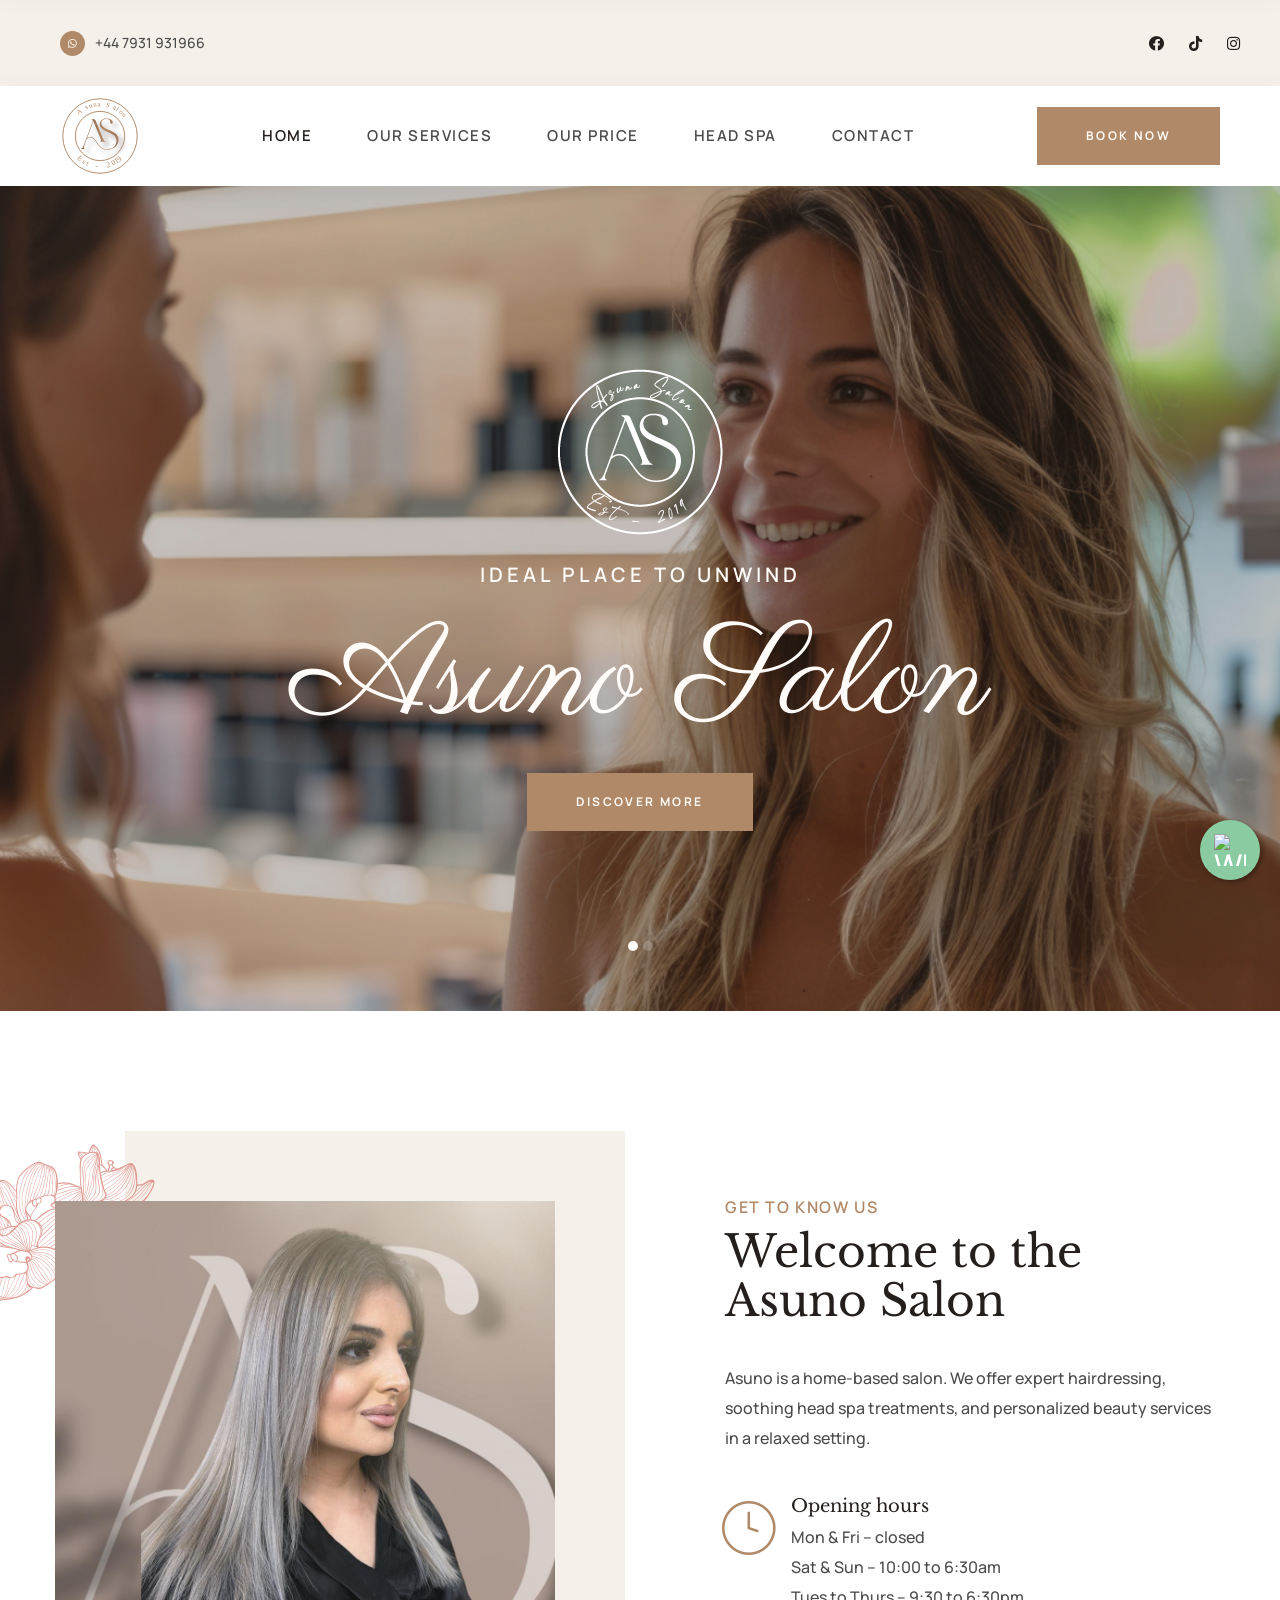
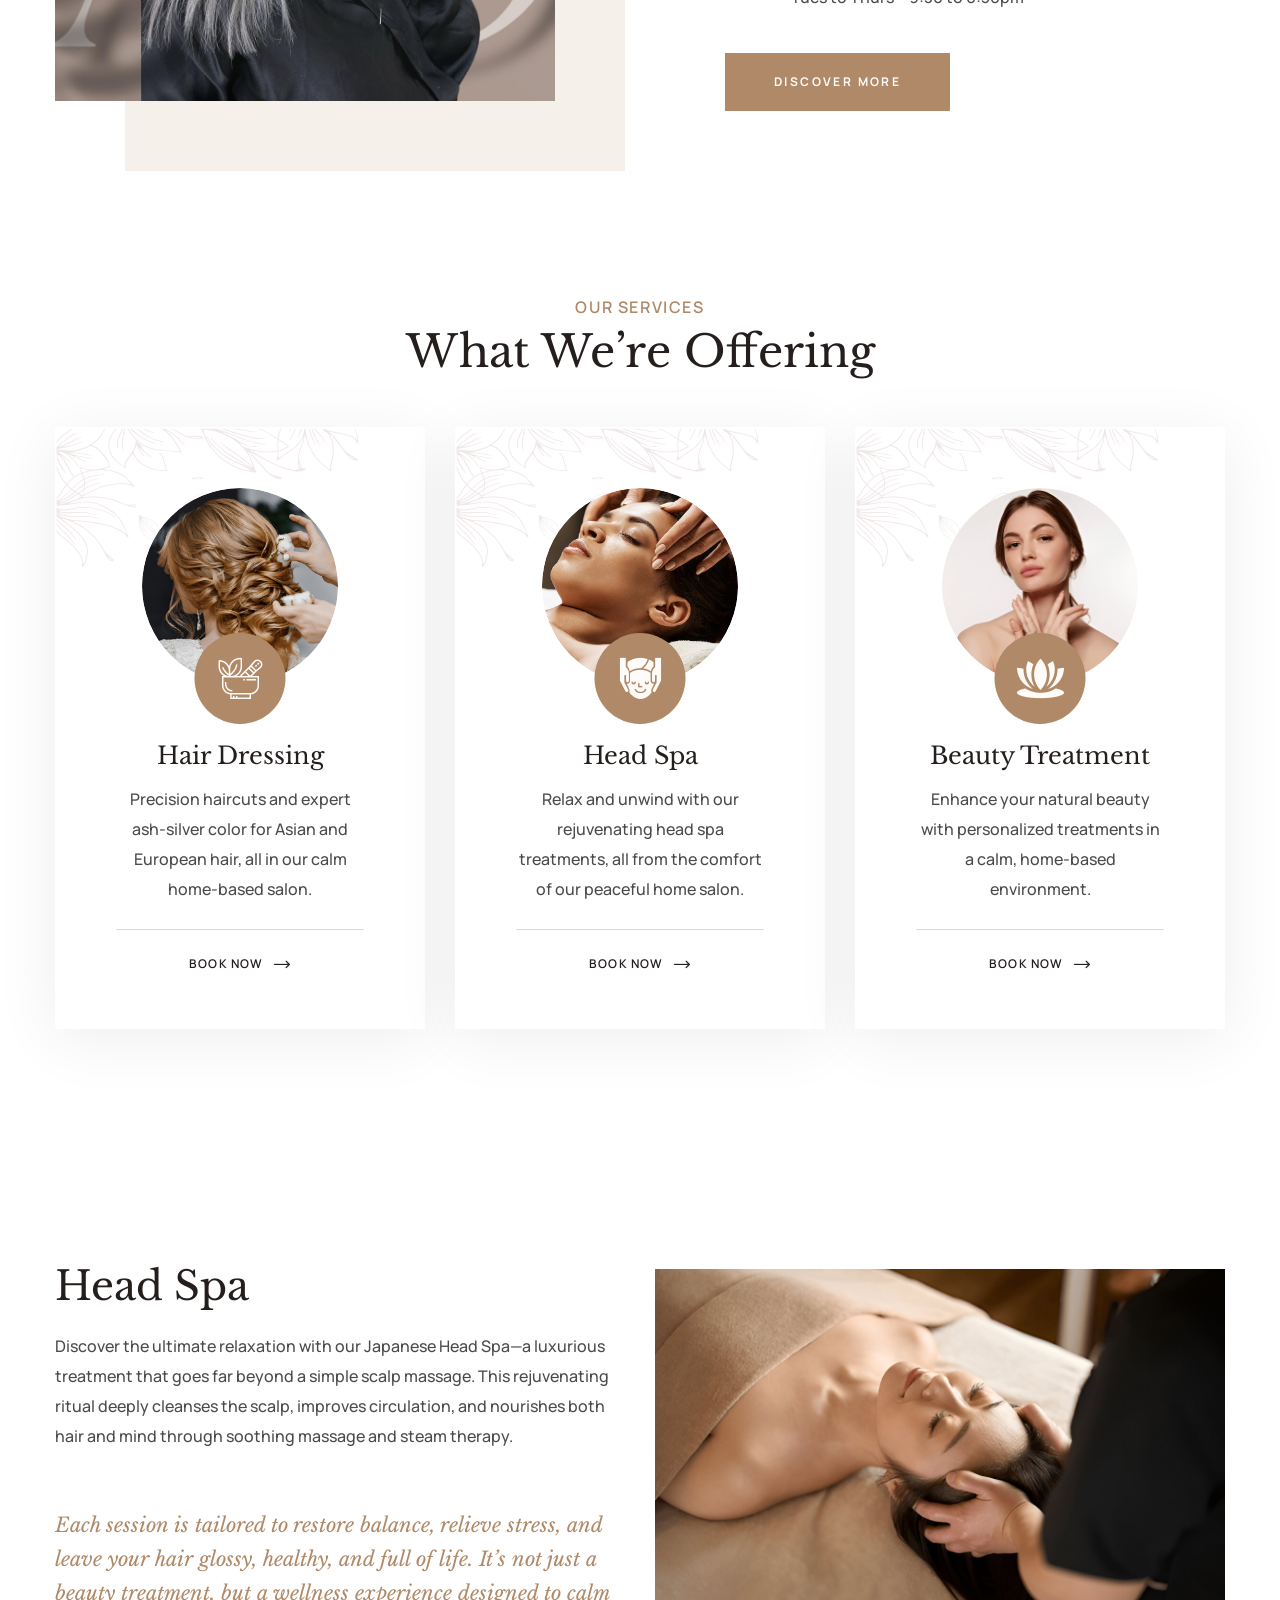
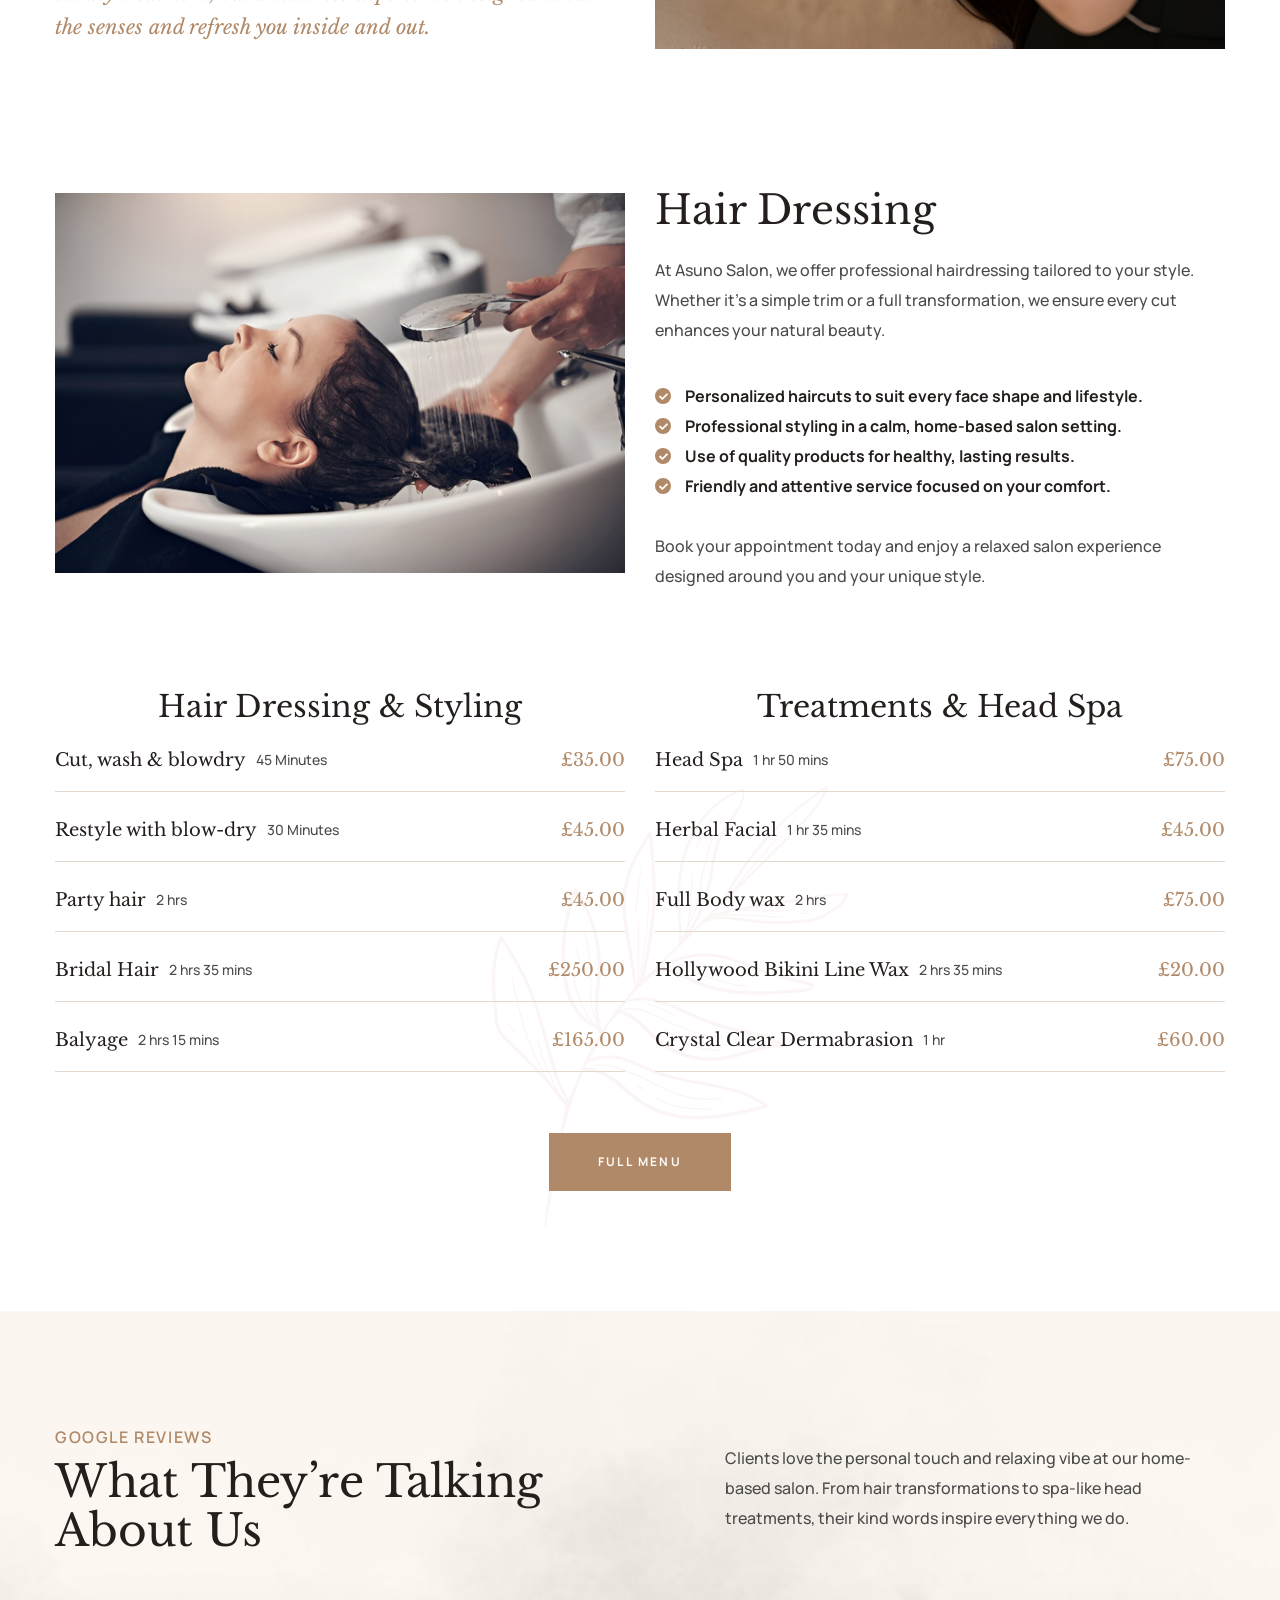
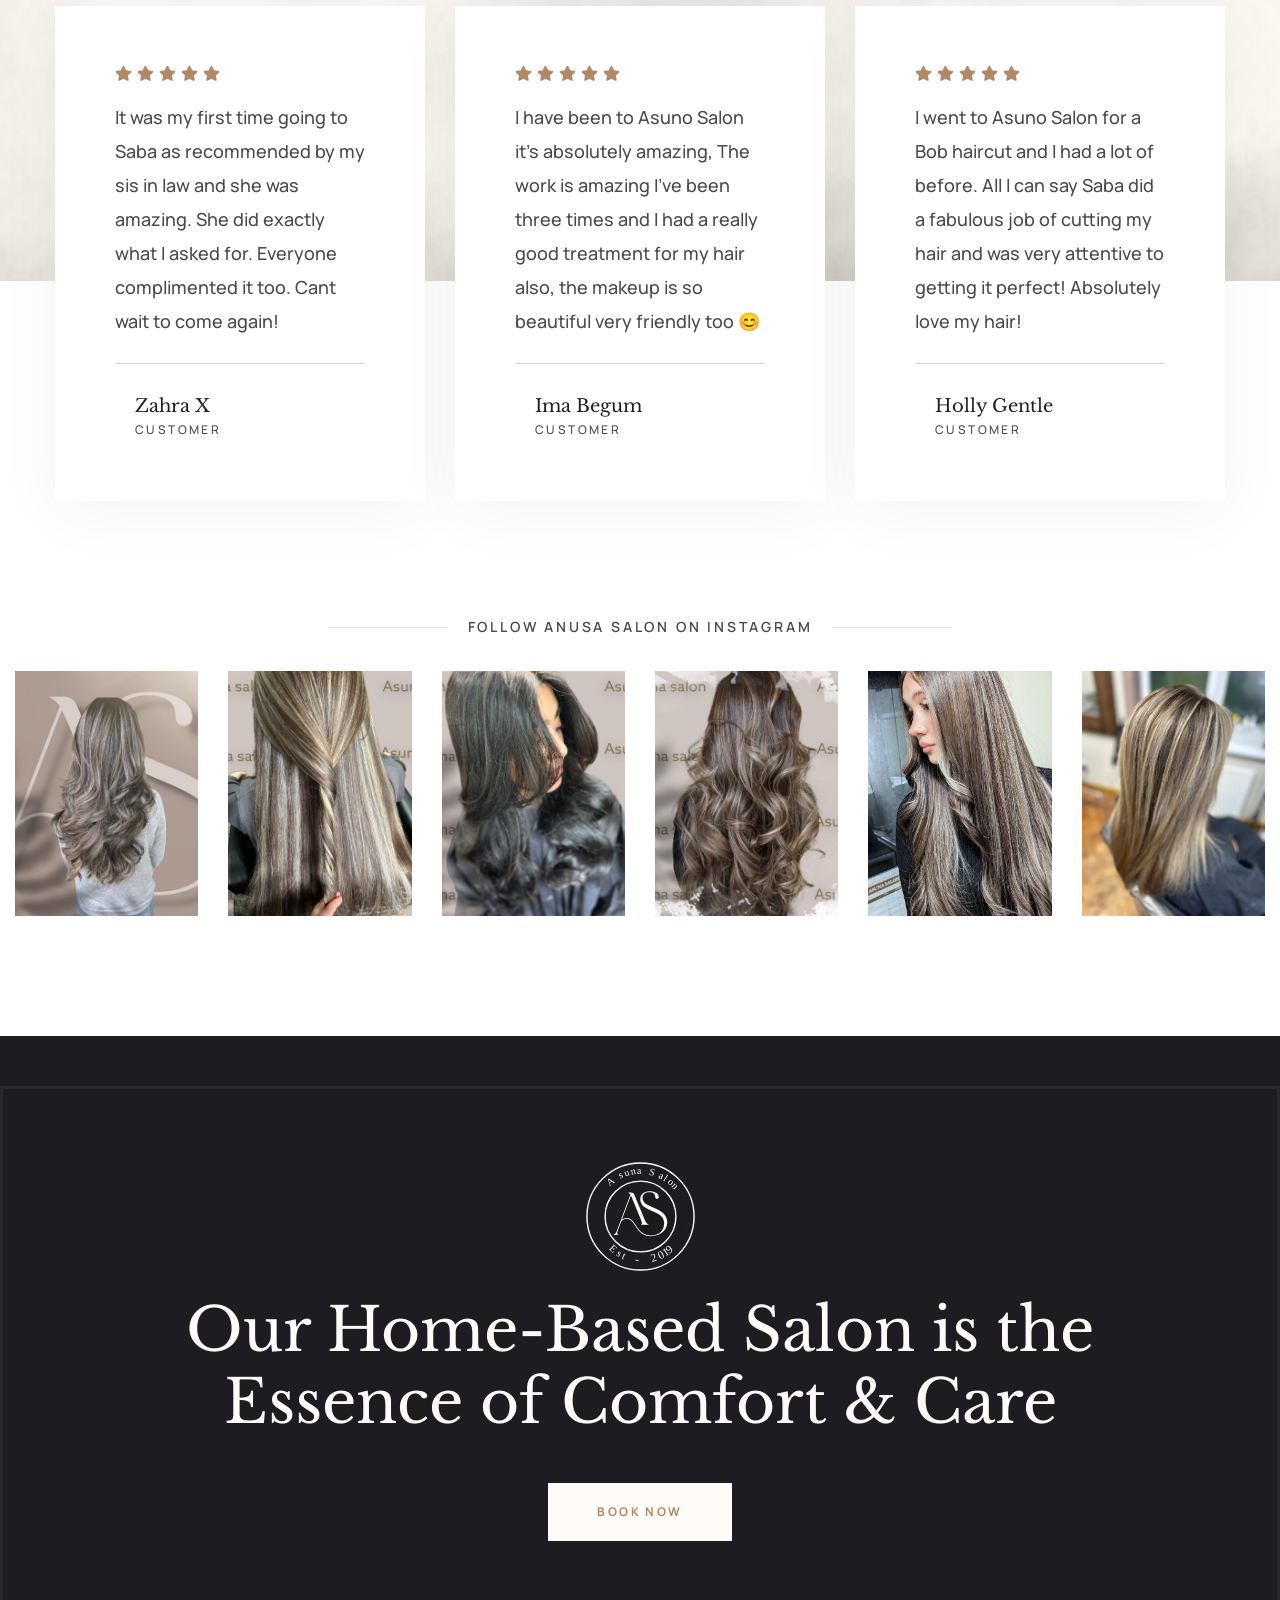
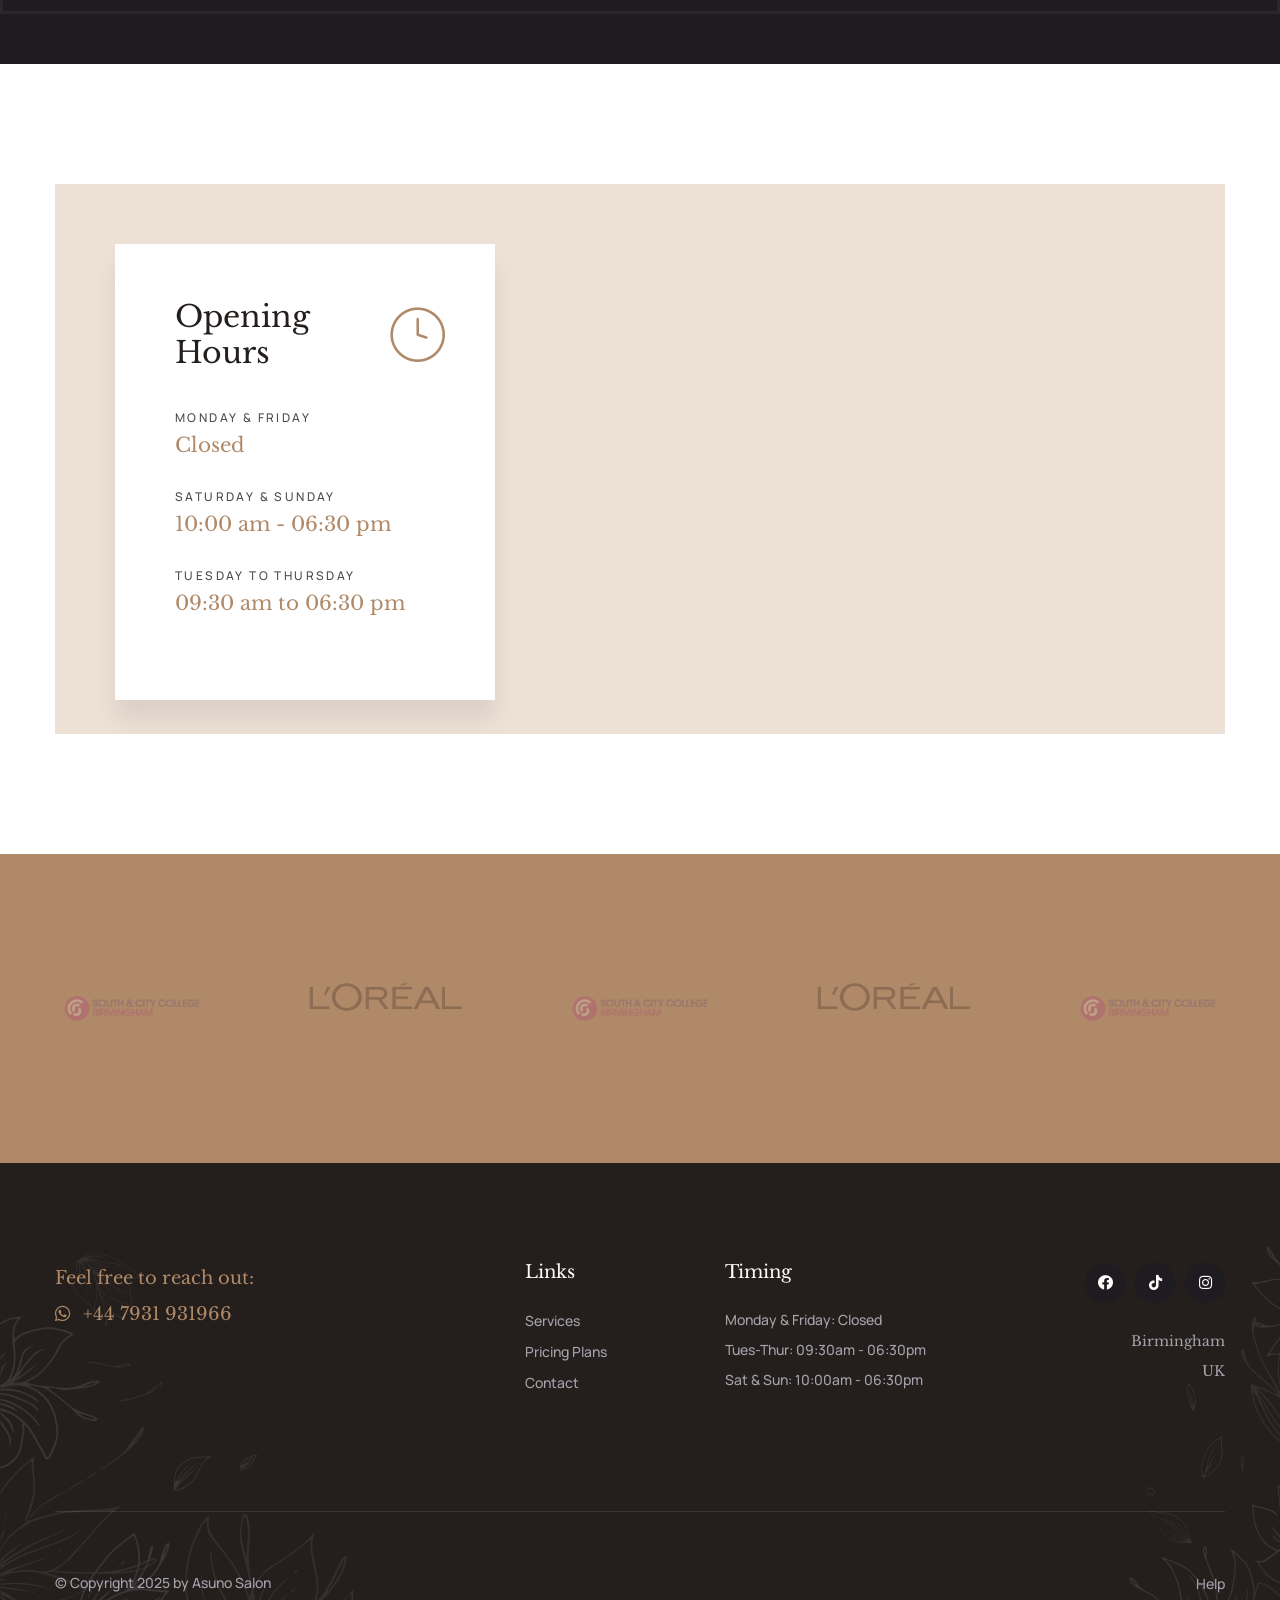
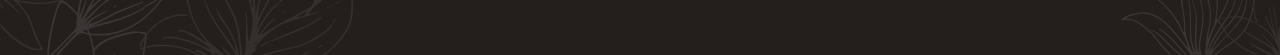
==== commit 77c6f8da: "Website menu update" ====
--- a/index.html
+++ b/index.html
@@ -315,7 +315,7 @@
                                 <h3 class="services-one__title"><a href="pricing-plans.html#beauty-menu">Head Spa</a></h3>
                                 <p class="services-one__text">Relax and unwind with our rejuvenating head spa treatments, all from the comfort of our peaceful home salon.</p>
                                 <div class="services-one__btn-box">
-                                    <a href="pricing-plans.html#beauty-menu" class="services-one__btn">Book Now<i
+                                    <a href="pricing-plans.html#spa-menu" class="services-one__btn">Book Now<i
                                             class="icon-right-arrow"></i></a>
                                 </div>
                             </div>
--- a/assets/css/asuna.css
+++ b/assets/css/asuna.css
@@ -239,7 +239,8 @@
 }
 
 .list-unstyled {
-  padding-left: 0;
+  margin-top: 24px;
+  margin-bottom: 24px;
 }
 
 @media (min-width: 1200px) {
@@ -4589,7 +4590,8 @@
 .services-two__title {
   font-size: 30px;
   line-height: 40px;
-  margin-bottom: 50px;
+  text-align: center;
+  margin-bottom: 24px;
 }
 
 .services-two__list {
